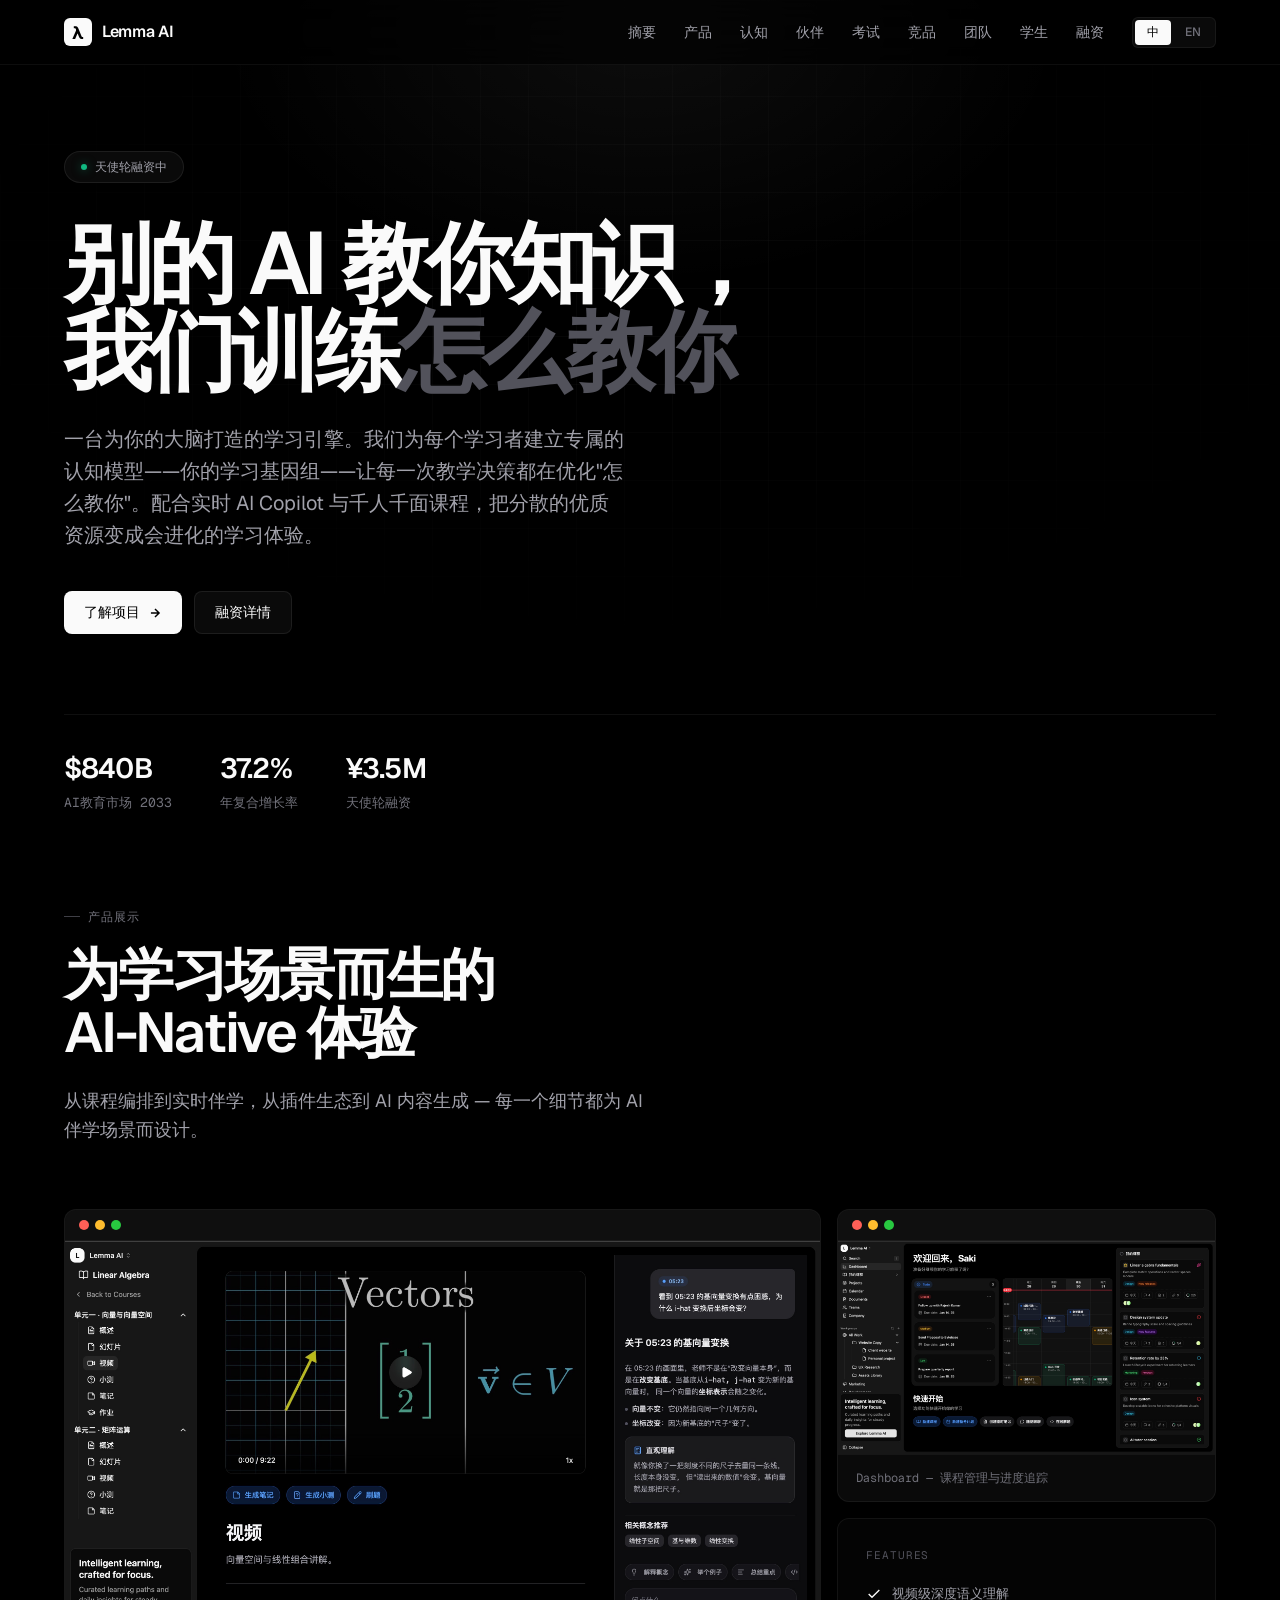
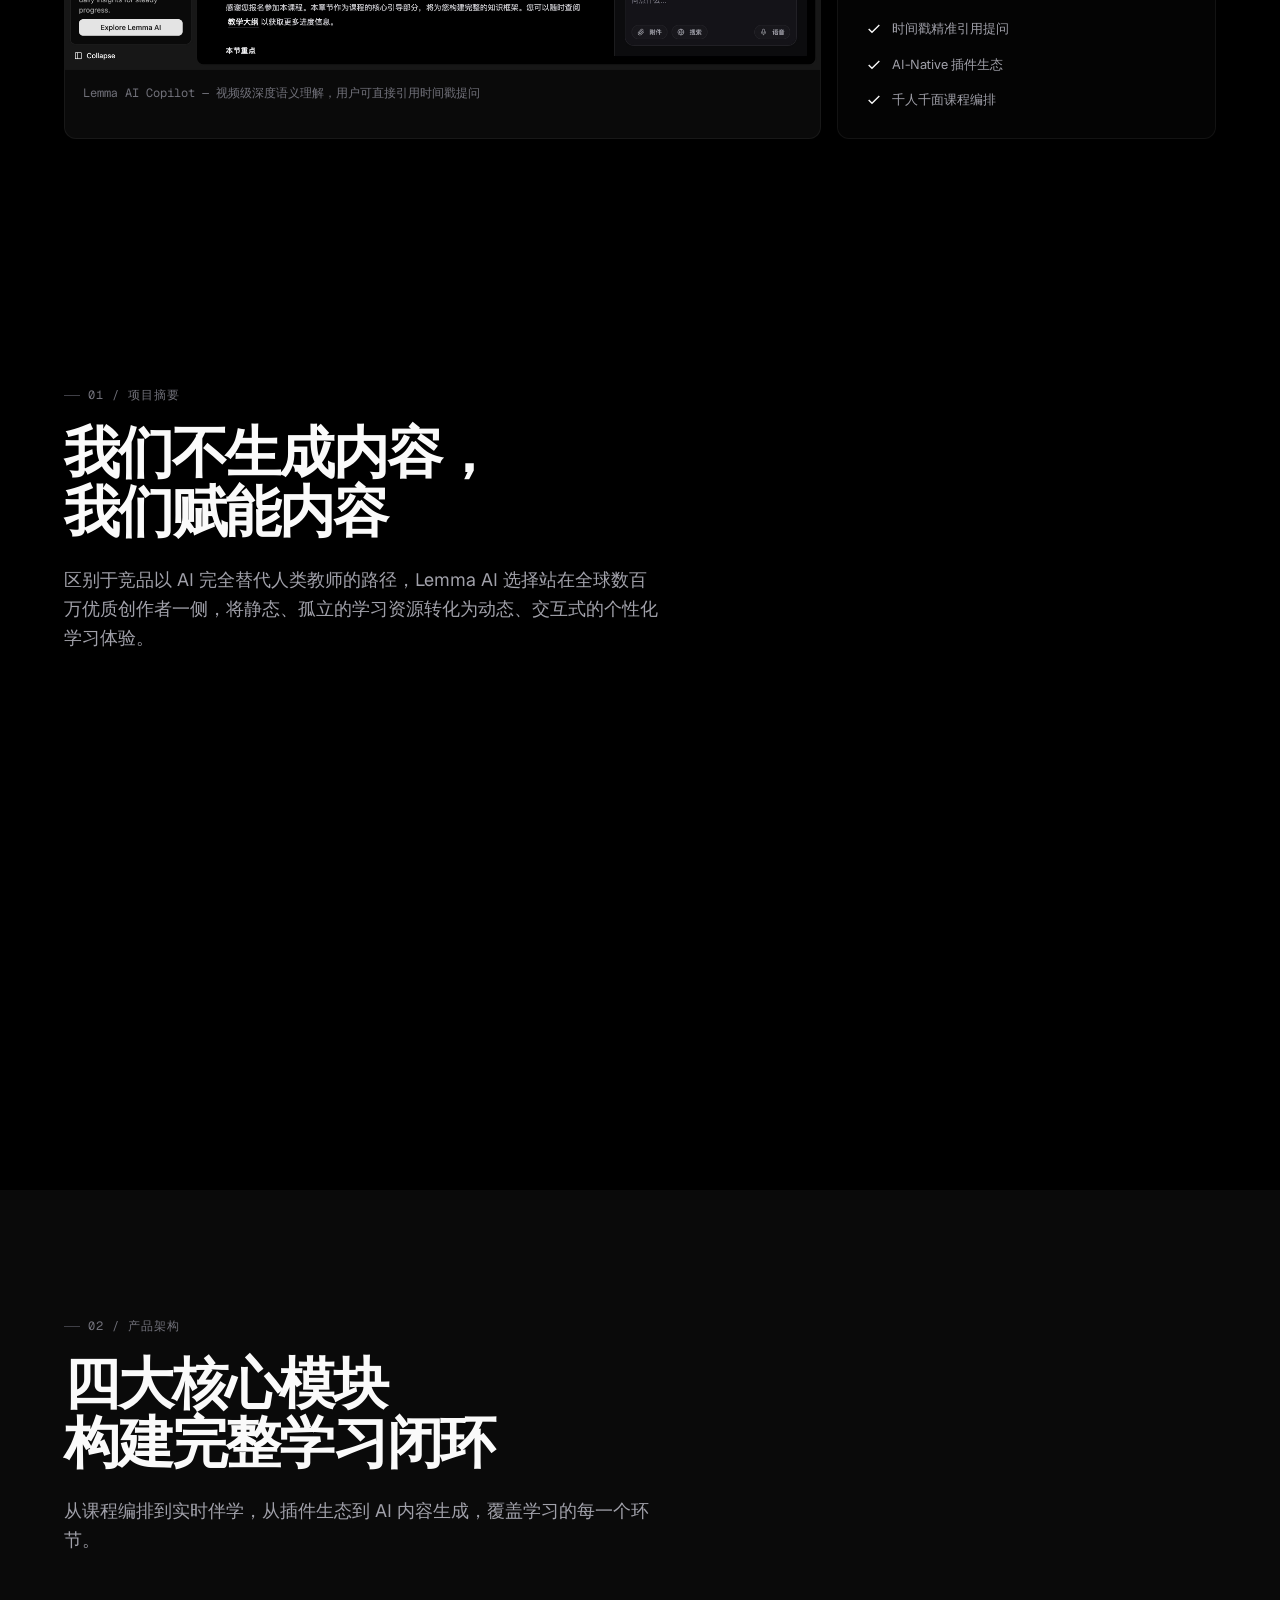
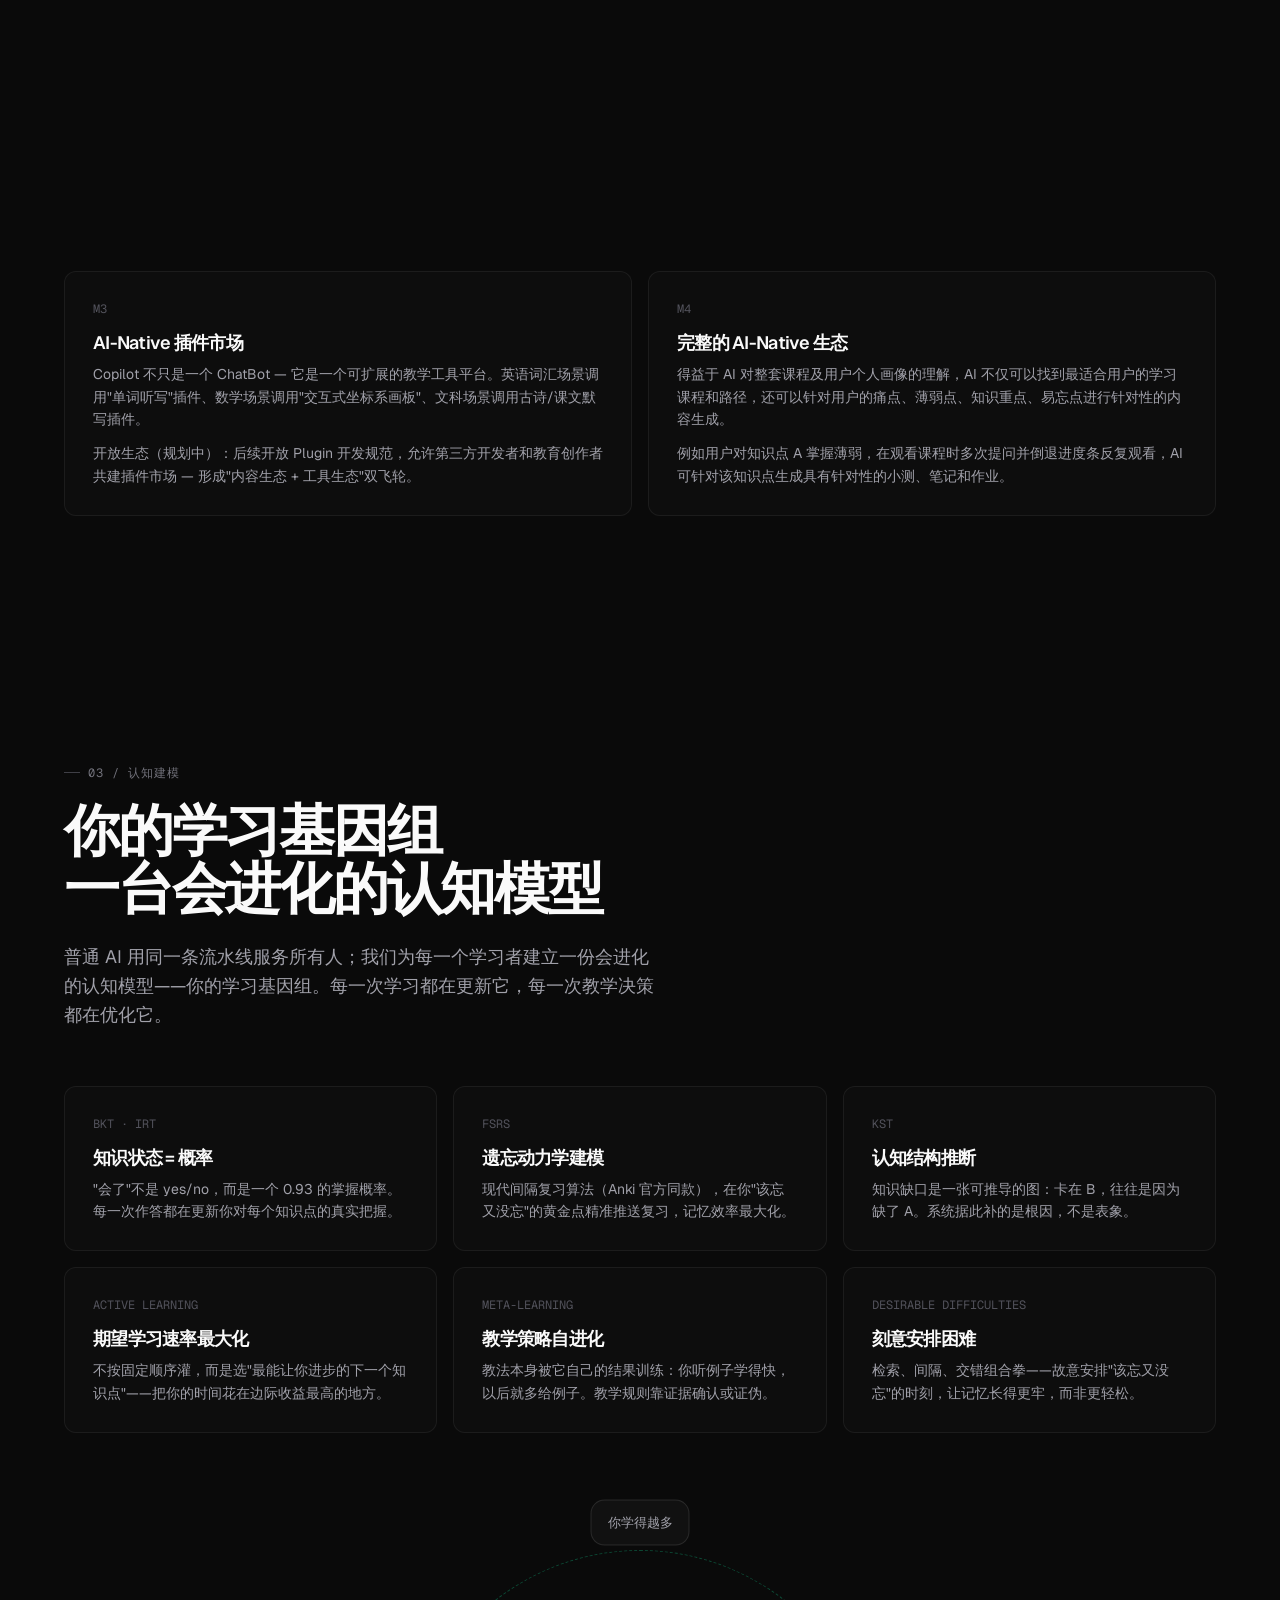
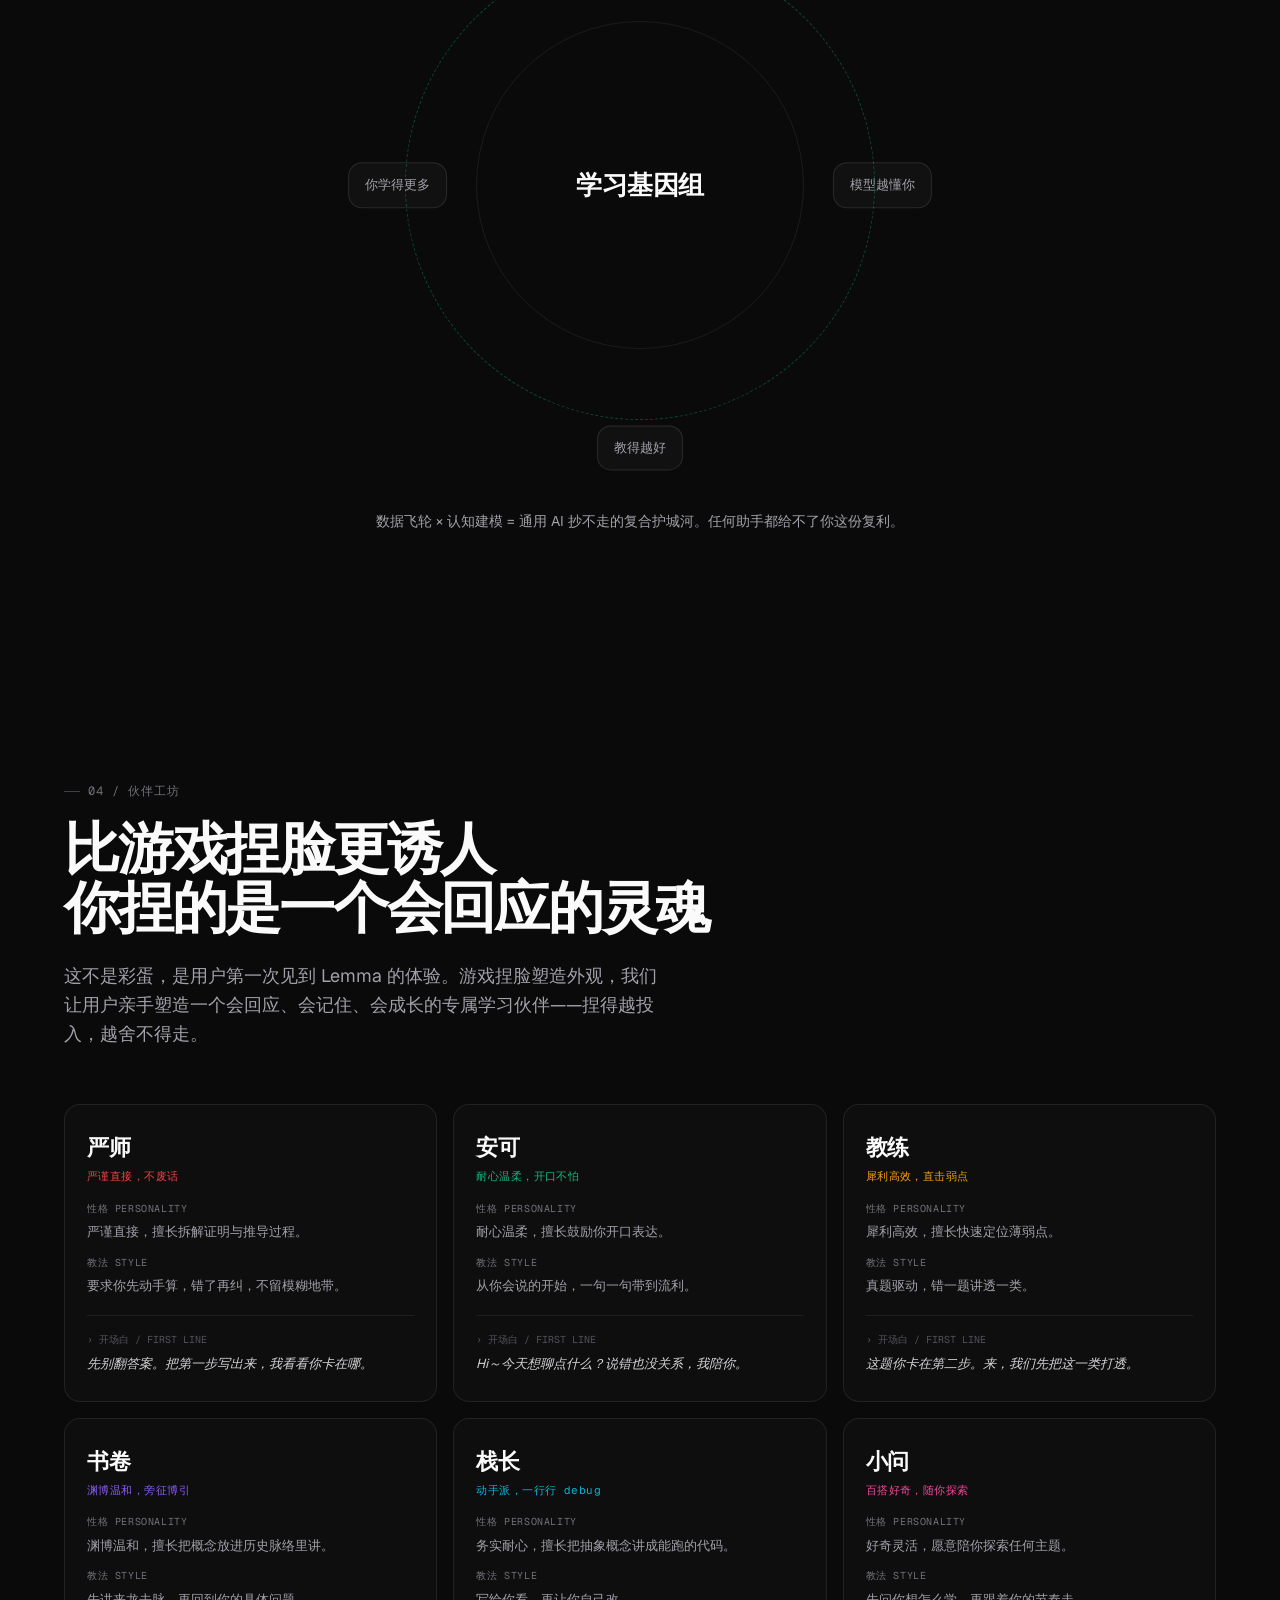
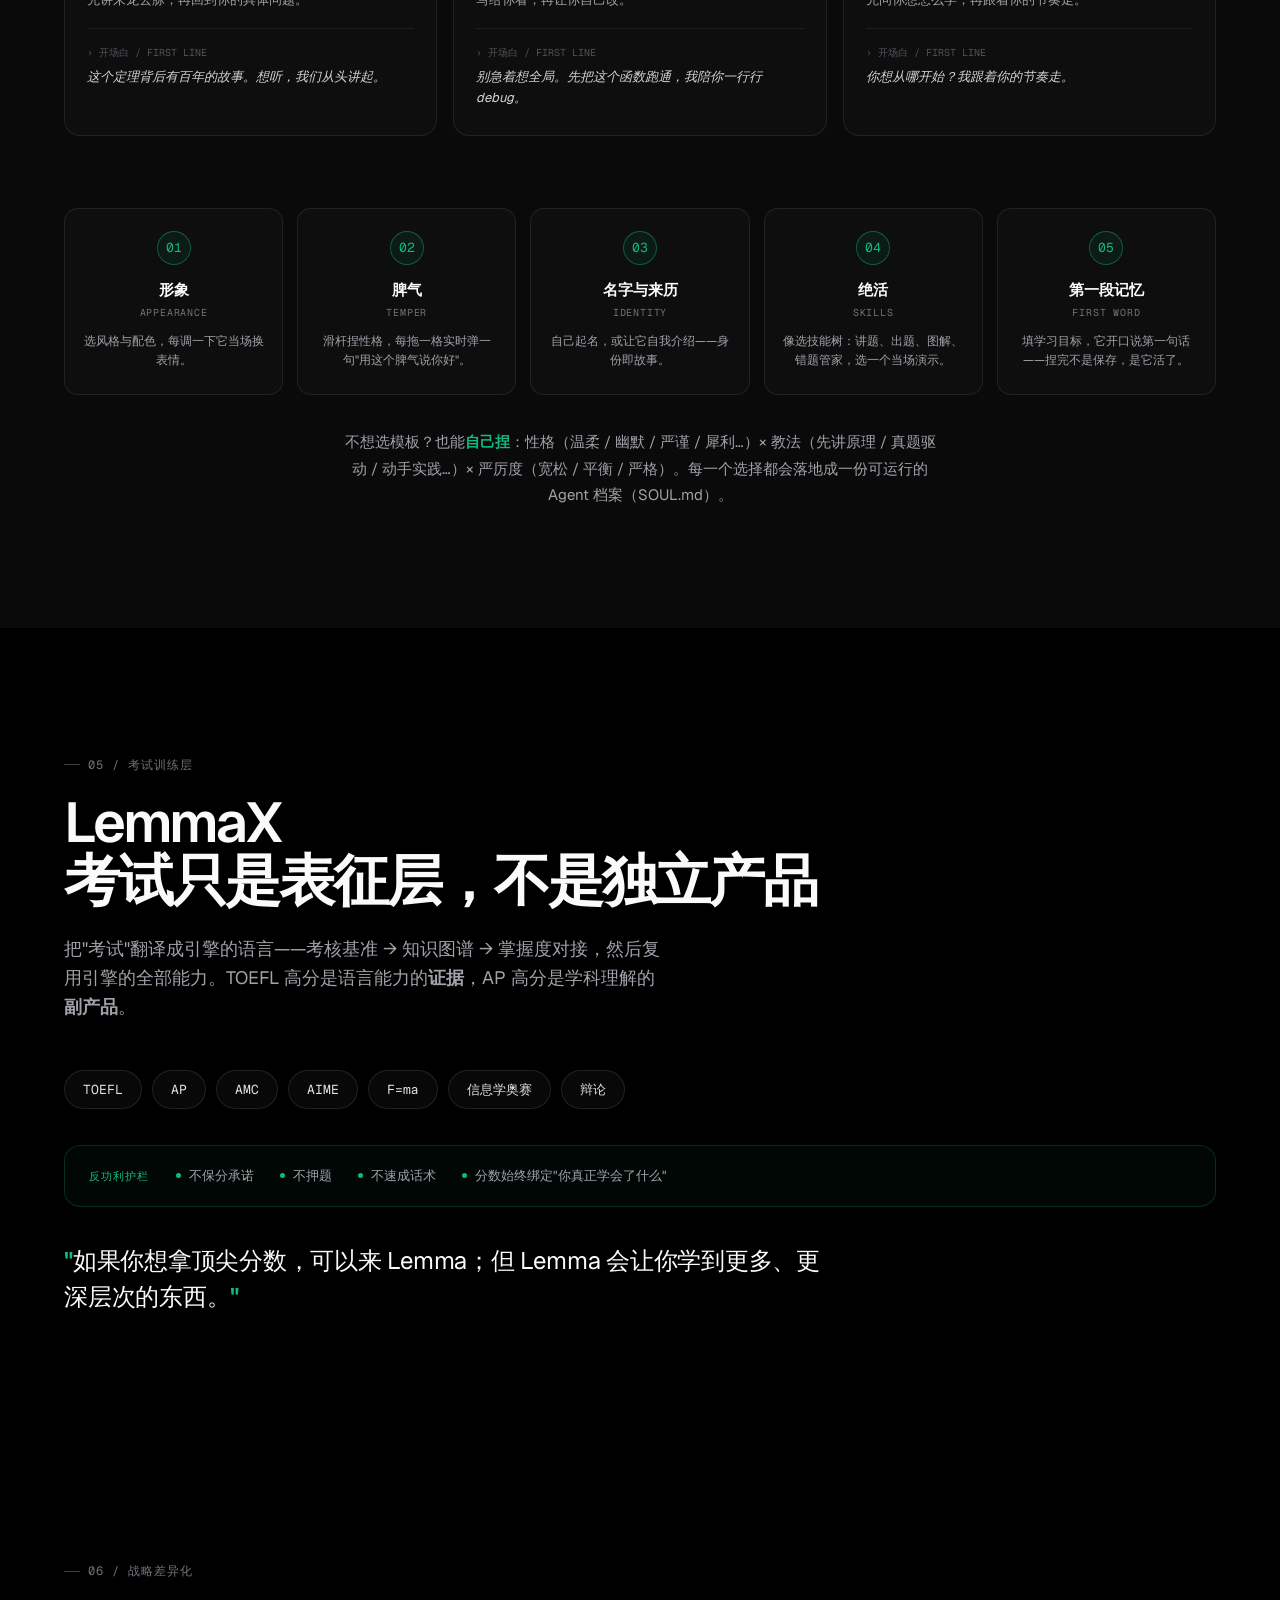
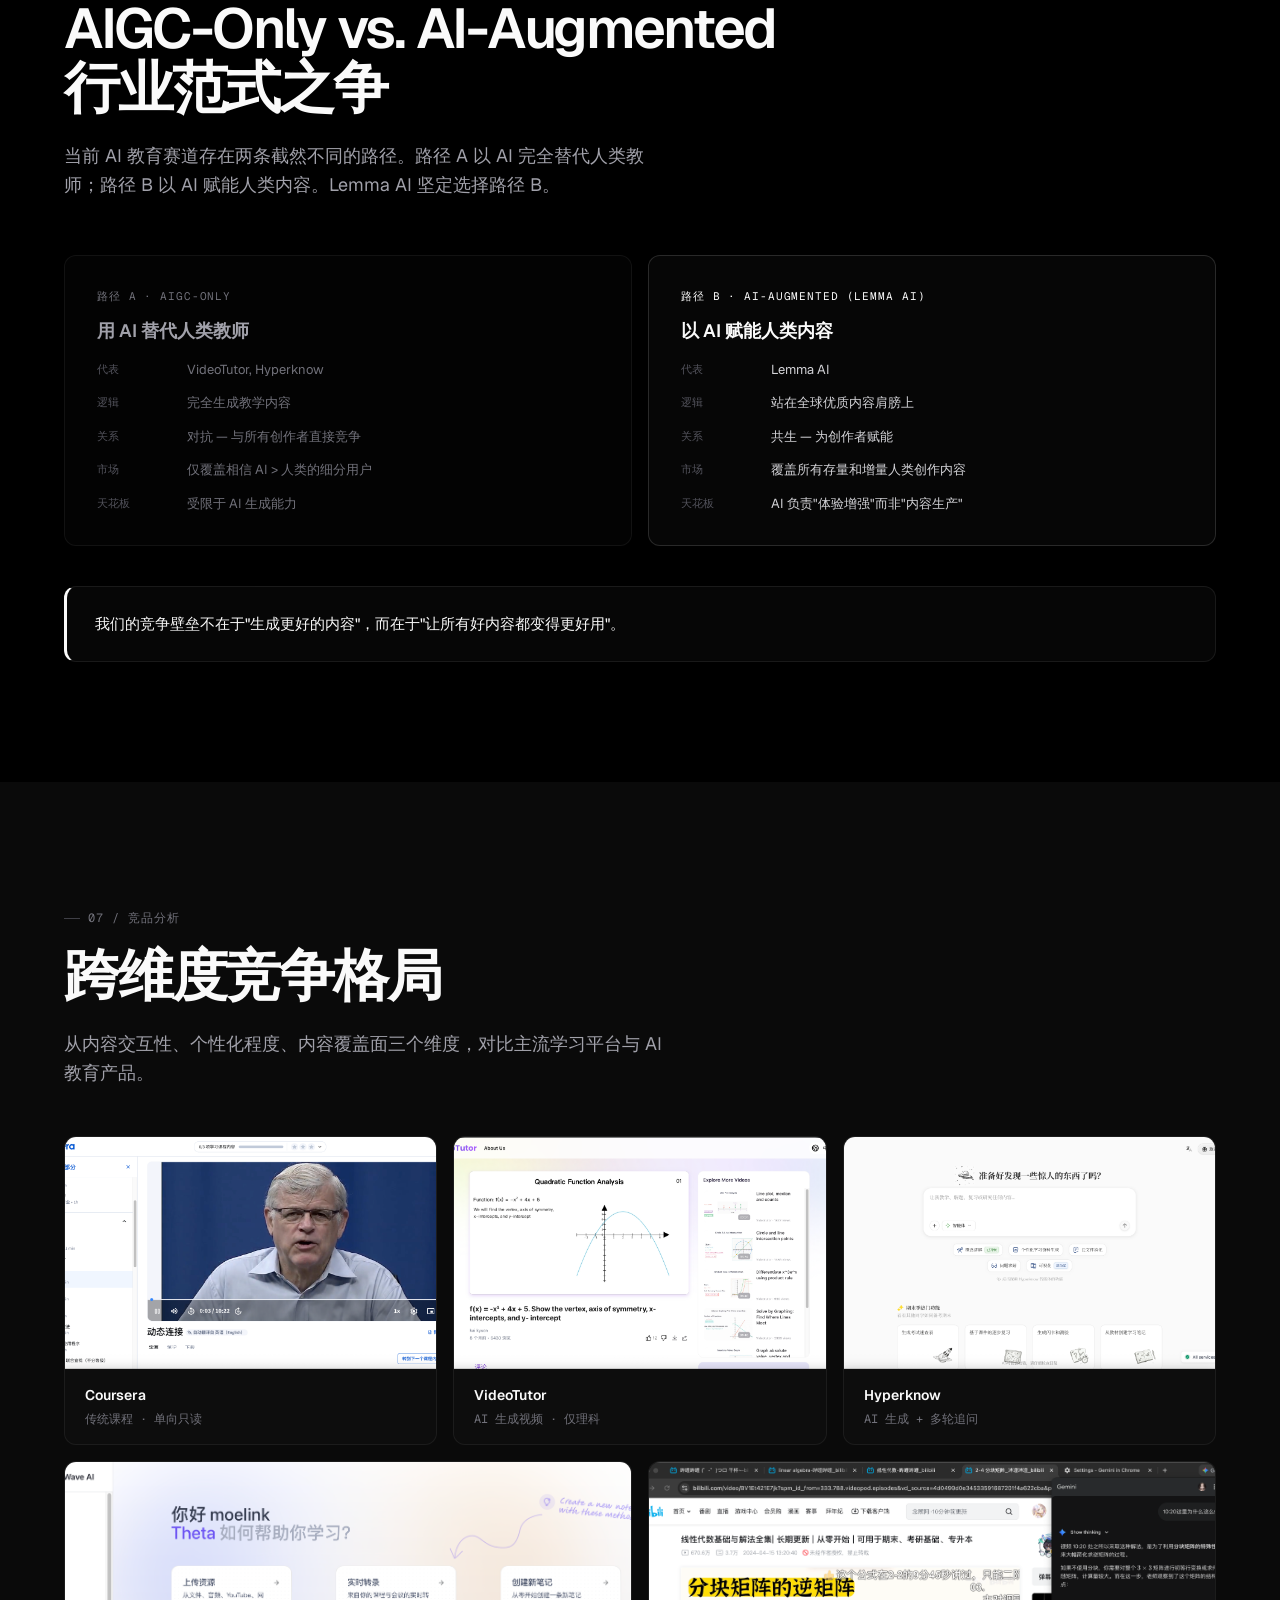
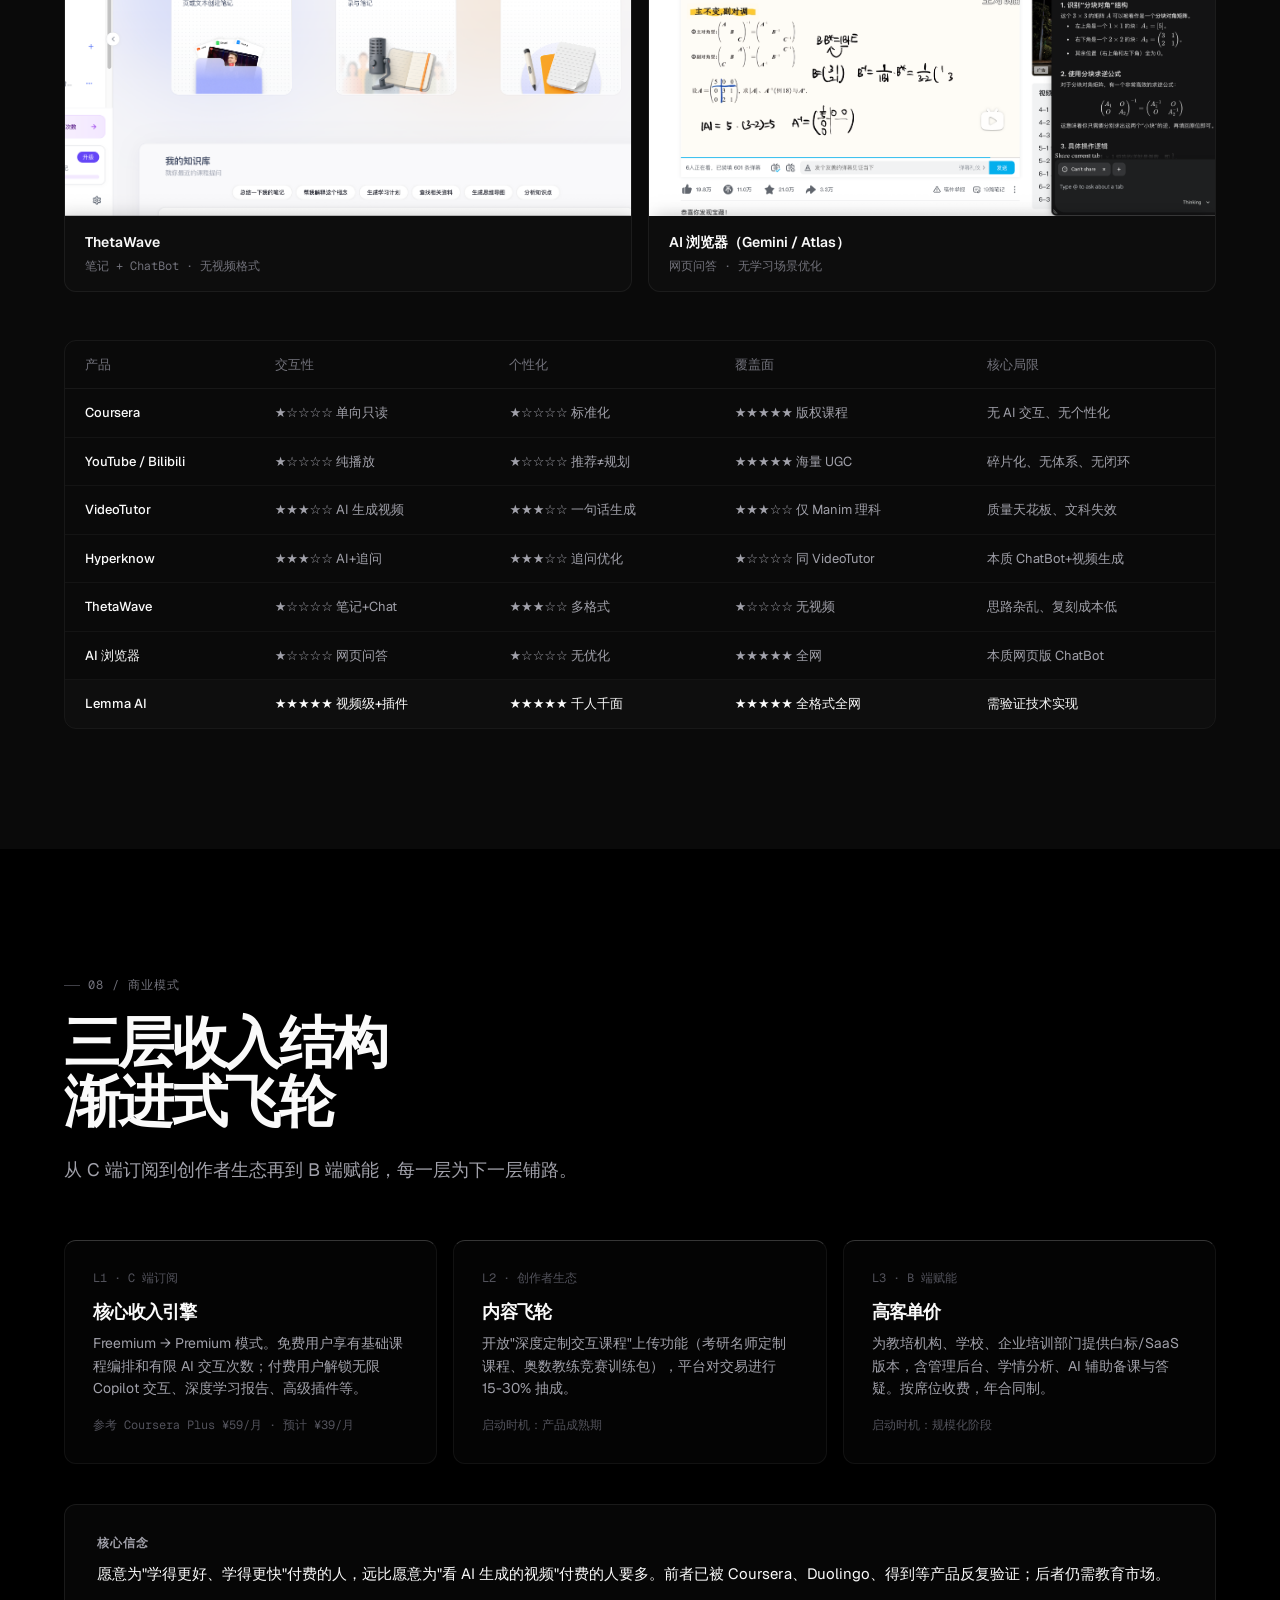
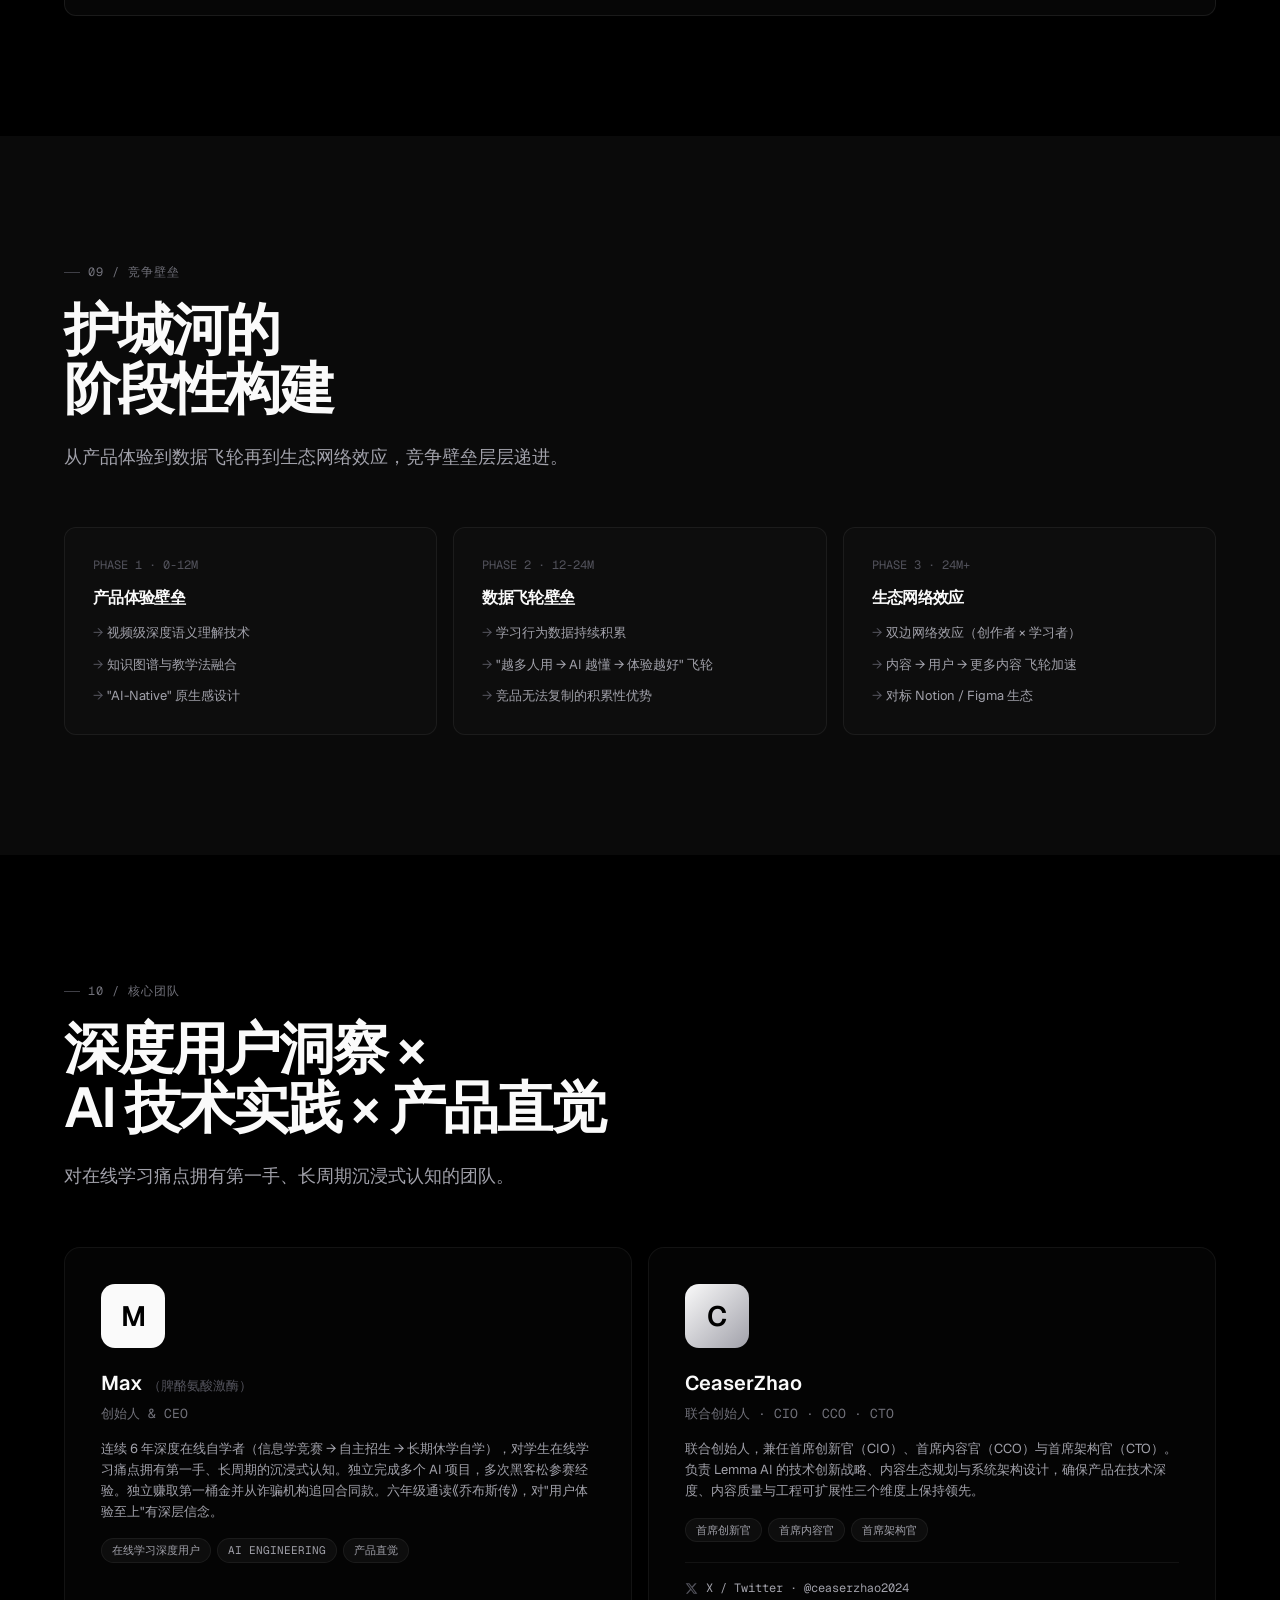
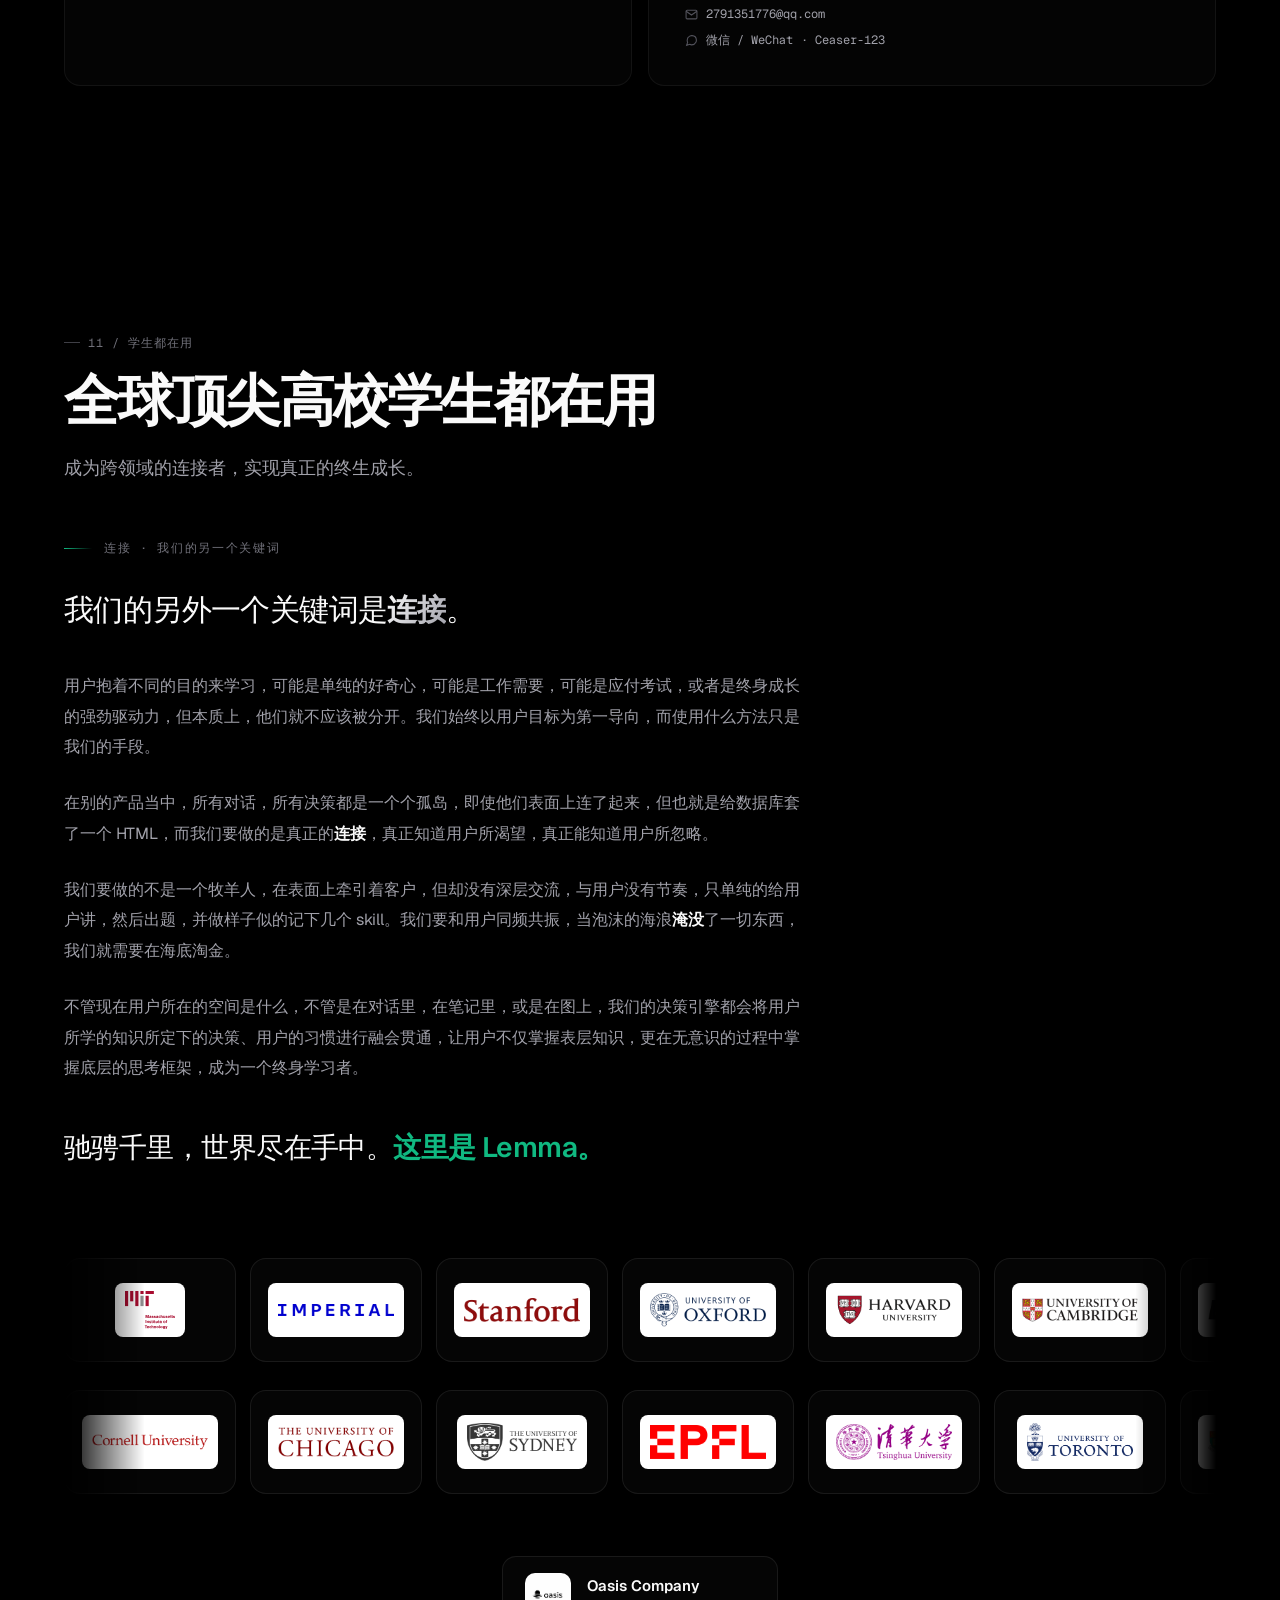
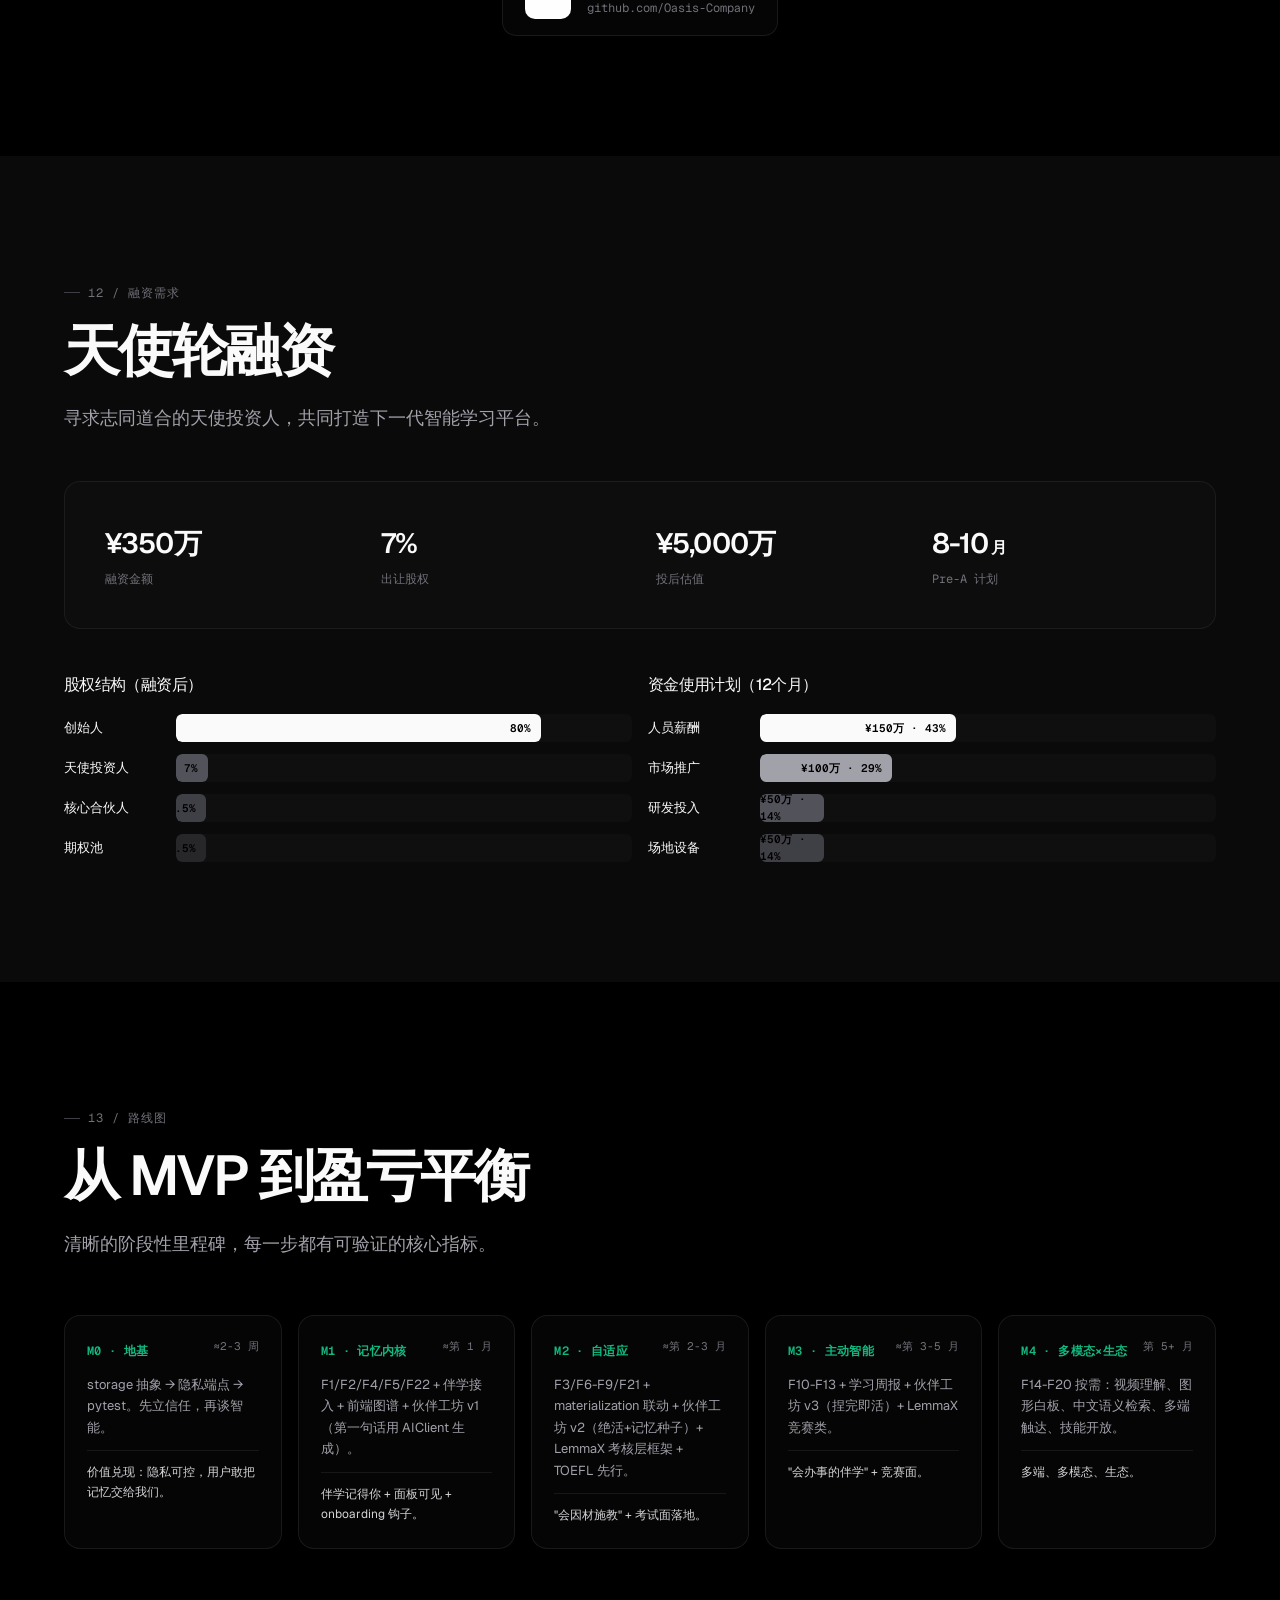
==== index.html @ 26fb621f "Update index.html" ====
<!DOCTYPE html>
<html lang="zh">
<head>
  <meta charset="UTF-8">
  <meta name="viewport" content="width=device-width, initial-scale=1.0">
  <title>Lemma AI — AI-Native Learning Platform</title>
  <meta name="description" content="Lemma AI is an AI-Native learning platform that transforms scattered quality educational resources into personalized systematic courses.">
  <link rel="preconnect" href="https://fonts.googleapis.com">
  <link rel="preconnect" href="https://fonts.gstatic.com" crossorigin>
  <link href="https://fonts.googleapis.com/css2?family=Geist:wght@300;400;500;600;700;800;900&family=Geist+Mono:wght@400;500;600&display=swap" rel="stylesheet">
  <style>
    /* ===== Reset ===== */
    *,*::before,*::after{margin:0;padding:0;box-sizing:border-box}
    html{scroll-behavior:smooth;-webkit-font-smoothing:antialiased;-moz-osx-font-smoothing:grayscale}
    body{
      font-family:'Geist',system-ui,sans-serif;
      background:#000000;
      color:#FAFAFA;
      line-height:1.5;
      overflow-x:hidden;
      font-feature-settings:"cv01","cv03","cv04","ss01";
    }
    img{max-width:100%;display:block}
    a{color:inherit;text-decoration:none}
    ul{list-style:none}
    table{border-collapse:collapse;width:100%}
    ::selection{background:rgba(255,255,255,0.15);color:#fff}

    /* ===== Lang Toggle ===== */
    body.lang-zh .en{display:none!important}
    body.lang-en .zh{display:none!important}

    /* ===== Typography ===== */
    h1,h2,h3,h4{font-family:'Geist',sans-serif;font-weight:600;letter-spacing:-0.04em;line-height:1.05}
    .mono{font-family:'Geist Mono',monospace}

    /* ===== Layout ===== */
    .container{max-width:1200px;margin:0 auto;padding:0 24px}
    .section{padding:120px 0;position:relative}
    .eyebrow{
      font-family:'Geist Mono',monospace;
      font-size:12px;
      letter-spacing:0.08em;
      text-transform:uppercase;
      color:#71717A;
      margin-bottom:20px;
      display:inline-flex;
      align-items:center;
      gap:8px;
    }
    .eyebrow::before{
      content:'';
      width:16px;
      height:1px;
      background:#3F3F46;
    }
    .section-title{font-size:clamp(32px,5vw,56px);font-weight:600;letter-spacing:-0.04em;margin-bottom:24px;max-width:800px;line-height:1.05}
    .section-desc{font-size:18px;color:#A1A1AA;max-width:600px;line-height:1.6}

    /* Gradient text */
    .gradient-text{
      background:linear-gradient(180deg,#FAFAFA 0%,#FAFAFA 50%,#71717A 100%);
      -webkit-background-clip:text;
      background-clip:text;
      -webkit-text-fill-color:transparent;
    }

    /* ===== Nav ===== */
    nav{
      position:fixed;top:0;left:0;right:0;z-index:1000;
      background:rgba(0,0,0,0.6);
      backdrop-filter:blur(20px) saturate(180%);
      -webkit-backdrop-filter:blur(20px) saturate(180%);
      border-bottom:1px solid rgba(255,255,255,0.05);
      transition:border-color .3s;
    }
    nav.scrolled{border-bottom-color:rgba(255,255,255,0.08)}
    .nav-inner{max-width:1200px;margin:0 auto;padding:0 24px;height:64px;display:flex;align-items:center;justify-content:space-between}
    .logo{display:flex;align-items:center;gap:10px;font-family:'Geist',sans-serif;font-weight:600;font-size:16px;letter-spacing:-0.02em}
    .logo-mark{
      width:28px;height:28px;
      background:#FAFAFA;
      border-radius:6px;
      display:flex;align-items:center;justify-content:center;
      color:#000;font-size:18px;font-weight:700;font-family:'Geist',sans-serif;
    }
    .nav-links{display:flex;align-items:center;gap:28px}
    .nav-links a{font-size:14px;color:#A1A1AA;transition:color .15s;font-weight:400}
    .nav-links a:hover{color:#FAFAFA}
    .lang-toggle{display:flex;align-items:center;gap:2px;background:rgba(255,255,255,0.04);border-radius:6px;padding:2px;border:1px solid rgba(255,255,255,0.06)}
    .lang-btn{padding:4px 12px;font-size:12px;font-weight:500;border-radius:4px;border:none;background:transparent;color:#71717A;cursor:pointer;transition:all .15s;font-family:'Geist',sans-serif}
    .lang-btn.active{background:#FAFAFA;color:#000}

    /* ===== Hero ===== */
    .hero{min-height:100vh;display:flex;align-items:center;position:relative;overflow:hidden;padding-top:64px}
    .hero-bg{position:absolute;inset:0;pointer-events:none}
    .hero-grid-bg{
      position:absolute;inset:0;
      background-image:
        linear-gradient(rgba(255,255,255,0.025) 1px,transparent 1px),
        linear-gradient(90deg,rgba(255,255,255,0.025) 1px,transparent 1px);
      background-size:48px 48px;
      mask-image:radial-gradient(ellipse 80% 60% at 50% 30%,#000 10%,transparent 70%);
      -webkit-mask-image:radial-gradient(ellipse 80% 60% at 50% 30%,#000 10%,transparent 70%);
    }
    .hero-glow{
      position:absolute;top:-30%;left:50%;transform:translateX(-50%);
      width:1000px;height:600px;
      background:radial-gradient(ellipse,rgba(255,255,255,0.05),transparent 60%);
    }
    .hero-inner{position:relative;z-index:1;max-width:1200px;margin:0 auto;padding:0 24px;width:100%}
    .hero-badge{
      display:inline-flex;align-items:center;gap:8px;
      padding:6px 16px;
      background:rgba(255,255,255,0.04);
      border:1px solid rgba(255,255,255,0.08);
      border-radius:100px;
      font-size:12px;font-weight:500;color:#A1A1AA;
      margin-bottom:36px;
      backdrop-filter:blur(8px);
    }
    .hero-badge .dot{width:6px;height:6px;border-radius:50%;background:#10B981;box-shadow:0 0 10px rgba(16,185,129,0.5);animation:pulse 2s ease-in-out infinite}
    @keyframes pulse{0%,100%{opacity:1}50%{opacity:.3}}
    .hero h1{
      font-size:clamp(40px,7.5vw,88px);
      font-weight:600;
      letter-spacing:-0.05em;
      line-height:1.0;
      margin-bottom:28px;
      max-width:960px;
    }
    .hero h1 .dim{color:#52525B}
    .hero-desc{font-size:clamp(16px,1.8vw,20px);color:#A1A1AA;max-width:560px;line-height:1.6;margin-bottom:40px}
    .hero-actions{display:flex;gap:12px;flex-wrap:wrap}
    .btn{
      display:inline-flex;align-items:center;gap:8px;
      padding:10px 20px;font-size:14px;font-weight:500;
      border-radius:8px;transition:all .15s;cursor:pointer;border:none;
      font-family:'Geist',sans-serif;
    }
    .btn-primary{background:#FAFAFA;color:#000}
    .btn-primary:hover{background:#E4E4E7;transform:translateY(-1px)}
    .btn-secondary{background:rgba(255,255,255,0.04);color:#FAFAFA;border:1px solid rgba(255,255,255,0.08)}
    .btn-secondary:hover{background:rgba(255,255,255,0.08);border-color:rgba(255,255,255,0.14)}

    /* Hero stats */
    .hero-stats{display:flex;gap:48px;margin-top:80px;padding-top:32px;border-top:1px solid rgba(255,255,255,0.06);flex-wrap:wrap}
    .hero-stat .num{font-family:'Geist',sans-serif;font-size:28px;font-weight:600;letter-spacing:-0.03em}
    .hero-stat .label{font-size:13px;color:#71717A;margin-top:4px;font-family:'Geist Mono',monospace}

    /* ===== Bento Showcase ===== */
    .bento-grid{
      display:grid;
      grid-template-columns:2fr 1fr;
      grid-template-rows:auto auto;
      gap:16px;
    }
    .bento-main{
      grid-row:1 / 3;
      border-radius:12px;
      overflow:hidden;
      border:1px solid rgba(255,255,255,0.06);
      background:#0A0A0A;
      transition:border-color .3s;
      position:relative;
    }
    .bento-main:hover{border-color:rgba(255,255,255,0.12)}
    .bento-main .frame-header{
      display:flex;align-items:center;gap:6px;
      padding:10px 14px;
      background:rgba(255,255,255,0.02);
      border-bottom:1px solid rgba(255,255,255,0.05);
    }
    .bento-main .frame-header span{width:10px;height:10px;border-radius:50%}
    .bento-main .frame-header span:nth-child(1){background:#FF5F57}
    .bento-main .frame-header span:nth-child(2){background:#FEBC2E}
    .bento-main .frame-header span:nth-child(3){background:#28C840}
    .bento-main img{width:100%;display:block}
    .bento-main .caption{
      padding:14px 18px;
      font-family:'Geist Mono',monospace;
      font-size:12px;
      color:#71717A;
      border-top:1px solid rgba(255,255,255,0.05);
    }
    .bento-side{
      border-radius:12px;
      overflow:hidden;
      border:1px solid rgba(255,255,255,0.06);
      background:#0A0A0A;
      transition:border-color .3s;
      display:flex;flex-direction:column;
    }
    .bento-side:hover{border-color:rgba(255,255,255,0.12)}
    .bento-side .frame-header{
      display:flex;align-items:center;gap:6px;
      padding:10px 14px;
      background:rgba(255,255,255,0.02);
      border-bottom:1px solid rgba(255,255,255,0.05);
    }
    .bento-side .frame-header span{width:10px;height:10px;border-radius:50%}
    .bento-side .frame-header span:nth-child(1){background:#FF5F57}
    .bento-side .frame-header span:nth-child(2){background:#FEBC2E}
    .bento-side .frame-header span:nth-child(3){background:#28C840}
    .bento-side img{width:100%;display:block;flex:1;object-fit:cover}
    .bento-side .caption{
      padding:14px 18px;
      font-family:'Geist Mono',monospace;
      font-size:12px;
      color:#71717A;
      border-top:1px solid rgba(255,255,255,0.05);
    }
    /* Bento feature card (text-only) */
    .bento-feature{
      border-radius:12px;
      border:1px solid rgba(255,255,255,0.06);
      background:rgba(255,255,255,0.015);
      padding:28px;
      display:flex;flex-direction:column;
      justify-content:center;
      transition:border-color .3s;
    }
    .bento-feature:hover{border-color:rgba(255,255,255,0.12)}
    .bento-feature-label{
      font-size:11px;color:#52525B;
      letter-spacing:0.08em;text-transform:uppercase;
      margin-bottom:20px;
    }
    .bento-feature-list{display:flex;flex-direction:column;gap:16px}
    .bento-feature-item{
      display:flex;align-items:flex-start;gap:10px;
      font-size:13px;color:#A1A1AA;line-height:1.5;
    }
    .bento-feature-item svg{color:#FAFAFA;flex-shrink:0;margin-top:2px}

    /* ===== Cards ===== */
    .card{
      background:rgba(255,255,255,0.015);
      border:1px solid rgba(255,255,255,0.06);
      border-radius:12px;
      padding:28px;
      transition:all .25s ease;
      position:relative;
    }
    .card:hover{background:rgba(255,255,255,0.03);border-color:rgba(255,255,255,0.12)}
    .card-num{font-family:'Geist Mono',monospace;font-size:12px;color:#52525B;margin-bottom:16px}
    .card h3{font-size:18px;margin-bottom:10px;font-weight:600}
    .card p{color:#A1A1AA;font-size:14px;line-height:1.6}

    /* ===== Grid ===== */
    .grid-2{display:grid;grid-template-columns:repeat(2,1fr);gap:16px}
    .grid-3{display:grid;grid-template-columns:repeat(3,1fr);gap:16px}
    .grid-4{display:grid;grid-template-columns:repeat(4,1fr);gap:16px}

    /* ===== Image Frame ===== */
    .showcase-frame{
      position:relative;
      border-radius:12px;
      overflow:hidden;
      border:1px solid rgba(255,255,255,0.06);
      background:#0A0A0A;
      transition:border-color .3s;
    }
    .showcase-frame:hover{border-color:rgba(255,255,255,0.12)}
    .showcase-frame .frame-header{
      display:flex;align-items:center;gap:6px;
      padding:10px 14px;
      background:rgba(255,255,255,0.02);
      border-bottom:1px solid rgba(255,255,255,0.05);
    }
    .showcase-frame .frame-header span{width:10px;height:10px;border-radius:50%}
    .showcase-frame .frame-header span:nth-child(1){background:#FF5F57}
    .showcase-frame .frame-header span:nth-child(2){background:#FEBC2E}
    .showcase-frame .frame-header span:nth-child(3){background:#28C840}
    .showcase-frame img{width:100%;display:block}
    .showcase-caption{
      padding:14px 18px;
      font-family:'Geist Mono',monospace;
      font-size:12px;
      color:#71717A;
      border-top:1px solid rgba(255,255,255,0.05);
    }

    /* ===== Comparison Gallery ===== */
    .competitor-card{
      background:rgba(255,255,255,0.015);
      border:1px solid rgba(255,255,255,0.06);
      border-radius:12px;
      overflow:hidden;
      transition:all .25s;
    }
    .competitor-card:hover{border-color:rgba(255,255,255,0.12);transform:translateY(-2px)}
    .competitor-card .img-wrap{
      position:relative;
      aspect-ratio:16/10;
      overflow:hidden;
      background:#0A0A0A;
    }
    .competitor-card .img-wrap img{width:100%;height:100%;object-fit:cover;object-position:top}
    .competitor-card .info{padding:16px 20px}
    .competitor-card .name{font-size:14px;font-weight:600;margin-bottom:4px}
    .competitor-card .desc{font-size:12px;color:#71717A;font-family:'Geist Mono',monospace}

    /* ===== Table ===== */
    .table-wrap{overflow-x:auto;border-radius:12px;border:1px solid rgba(255,255,255,0.06)}
    .comp-table{min-width:800px;background:transparent}
    .comp-table th{
      padding:14px 20px;text-align:left;
      font-family:'Geist',sans-serif;font-size:13px;font-weight:500;
      color:#71717A;border-bottom:1px solid rgba(255,255,255,0.06);
      white-space:nowrap;
    }
    .comp-table th.highlight{color:#FAFAFA}
    .comp-table td{
      padding:14px 20px;font-size:13px;
      border-bottom:1px solid rgba(255,255,255,0.04);
      color:#A1A1AA;vertical-align:top;
    }
    .comp-table td.highlight{background:rgba(255,255,255,0.015)}
    .comp-table td:first-child{font-weight:500;color:#FAFAFA}
    .comp-table tr:last-child td{border-bottom:none}
    .comp-table .featured{color:#FAFAFA;font-weight:500}

    /* ===== Stat Block ===== */
    .stat-block .big{font-family:'Geist',sans-serif;font-size:clamp(36px,4.5vw,48px);font-weight:600;letter-spacing:-0.04em;line-height:1;margin-bottom:8px}
    .stat-block .desc{font-size:13px;color:#71717A;line-height:1.5;font-family:'Geist Mono',monospace}

    /* ===== Timeline ===== */
    .timeline{position:relative;padding-left:28px}
    .timeline::before{content:'';position:absolute;left:5px;top:6px;bottom:6px;width:1px;background:rgba(255,255,255,0.08)}
    .timeline-item{position:relative;margin-bottom:36px}
    .timeline-item:last-child{margin-bottom:0}
    .timeline-dot{position:absolute;left:-28px;top:2px;width:11px;height:11px;border-radius:50%;background:#000;border:1px solid #3F3F46;z-index:1}
    .timeline-item.active .timeline-dot{background:#FAFAFA;border-color:#FAFAFA}
    .timeline-date{font-family:'Geist Mono',monospace;font-size:12px;color:#71717A;font-weight:500;margin-bottom:4px}
    .timeline-title{font-family:'Geist',sans-serif;font-size:16px;font-weight:500;margin-bottom:6px}
    .timeline-desc{font-size:13px;color:#A1A1AA;line-height:1.5}

    /* ===== Team ===== */
    .team-card{
      background:rgba(255,255,255,0.015);
      border:1px solid rgba(255,255,255,0.06);
      border-radius:16px;
      padding:36px;
      transition:all .25s;
    }
    .team-card:hover{background:rgba(255,255,255,0.03);border-color:rgba(255,255,255,0.12)}
    .team-avatar{
      width:64px;height:64px;border-radius:14px;
      margin-bottom:20px;
      display:flex;align-items:center;justify-content:center;
      font-family:'Geist',sans-serif;font-size:28px;font-weight:600;color:#000;
    }
    .team-name{font-family:'Geist',sans-serif;font-size:20px;font-weight:600;margin-bottom:6px}
    .team-role{font-size:13px;color:#71717A;font-family:'Geist Mono',monospace;margin-bottom:16px}
    .team-bio{font-size:13px;color:#A1A1AA;line-height:1.6}
    .team-tags{display:flex;flex-wrap:wrap;gap:6px;margin-top:16px}
    .team-tag{font-size:11px;padding:3px 10px;background:rgba(255,255,255,0.04);border:1px solid rgba(255,255,255,0.06);border-radius:100px;color:#A1A1AA;font-family:'Geist Mono',monospace}
    .team-contact{display:flex;flex-direction:column;gap:8px;margin-top:20px;padding-top:16px;border-top:1px solid rgba(255,255,255,0.06)}
    .team-contact a,.team-contact span{font-size:12px;color:#A1A1AA;font-family:'Geist Mono',monospace;transition:color .15s;display:inline-flex;align-items:center;gap:8px}
    .team-contact a:hover{color:#FAFAFA}
    .team-contact svg{flex-shrink:0;color:#52525B}

    /* ===== Funding ===== */
    .funding-grid{
      background:rgba(255,255,255,0.015);
      border:1px solid rgba(255,255,255,0.06);
      border-radius:16px;
      padding:40px;
      display:grid;grid-template-columns:repeat(4,1fr);gap:32px;
    }
    .funding-grid .item{text-align:left}
    .funding-grid .num{font-family:'Geist',sans-serif;font-size:28px;font-weight:600;letter-spacing:-0.03em;margin-bottom:6px}
    .funding-grid .label{font-size:12px;color:#71717A;font-family:'Geist Mono',monospace}

    /* ===== CTA ===== */
    .cta-section{
      background:rgba(255,255,255,0.015);
      border:1px solid rgba(255,255,255,0.06);
      border-radius:24px;
      padding:80px 48px;
      text-align:center;
      position:relative;overflow:hidden;
    }
    .cta-section::before{
      content:'';position:absolute;top:0;left:50%;transform:translateX(-50%);
      width:600px;height:200px;
      background:radial-gradient(ellipse,rgba(255,255,255,0.04),transparent 60%);
      pointer-events:none;
    }
    .cta-section h2{font-size:clamp(28px,4vw,42px);margin-bottom:16px;font-weight:600;letter-spacing:-0.04em;position:relative}
    .cta-section p{color:#A1A1AA;font-size:16px;margin-bottom:32px;max-width:440px;margin-left:auto;margin-right:auto;position:relative}

    /* ===== Footer ===== */
    footer{border-top:1px solid rgba(255,255,255,0.06);padding:48px 0;text-align:center}
    footer .container{display:flex;flex-direction:column;align-items:center;gap:12px}
    footer p{font-size:12px;color:#52525B;font-family:'Geist Mono',monospace}

    /* ===== Animations ===== */
    .fade-up{opacity:0;transform:translateY(20px);transition:opacity .6s cubic-bezier(0.16,1,0.3,1),transform .6s cubic-bezier(0.16,1,0.3,1)}
    .fade-up.visible{opacity:1;transform:translateY(0)}
    .fade-up:nth-child(2){transition-delay:.08s}
    .fade-up:nth-child(3){transition-delay:.16s}
    .fade-up:nth-child(4){transition-delay:.24s}

    /* ===== Path Comparison (A vs B) ===== */
    .path-grid{display:grid;grid-template-columns:1fr 1fr;gap:16px}
    .path-card{
      border-radius:12px;padding:32px;
      border:1px solid rgba(255,255,255,0.06);
      background:rgba(255,255,255,0.01);
    }
    .path-card.path-b{border-color:rgba(255,255,255,0.14);background:rgba(255,255,255,0.025)}
    .path-label{font-family:'Geist Mono',monospace;font-size:11px;text-transform:uppercase;letter-spacing:0.08em;margin-bottom:12px}
    .path-card.path-a .path-label{color:#71717A}
    .path-card.path-b .path-label{color:#FAFAFA}
    .path-title{font-size:18px;font-weight:600;margin-bottom:16px}
    .path-card.path-a .path-title{color:#A1A1AA}
    .path-rows{display:flex;flex-direction:column;gap:14px}
    .path-row{display:flex;gap:10px;font-size:13px;line-height:1.5}
    .path-row .key{color:#52525B;font-family:'Geist Mono',monospace;font-size:11px;min-width:80px;flex-shrink:0;padding-top:1px}
    .path-card.path-a .val{color:#71717A}
    .path-card.path-b .val{color:#D4D4D8}

    /* ===== Bar chart ===== */
    .bar-chart{display:flex;flex-direction:column;gap:12px}
    .bar-row{display:flex;align-items:center;gap:12px}
    .bar-label{font-size:13px;font-weight:500;min-width:100px;flex-shrink:0}
    .bar-track{flex:1;height:28px;background:rgba(255,255,255,0.02);border-radius:6px;overflow:hidden;position:relative}
    .bar-fill{height:100%;border-radius:6px;display:flex;align-items:center;padding-right:10px;justify-content:flex-end;font-family:'Geist Mono',monospace;font-size:11px;color:#000;font-weight:600;transition:width 1s cubic-bezier(0.16,1,0.3,1)}

    /* ===== Responsive ===== */
    @media(max-width:900px){
      .grid-4{grid-template-columns:repeat(2,1fr)}
      .grid-3{grid-template-columns:1fr}
      .grid-2{grid-template-columns:1fr}
      .funding-grid{grid-template-columns:repeat(2,1fr);padding:28px}
      .path-grid{grid-template-columns:1fr}
      .bento-grid{grid-template-columns:1fr}
      .bento-main{grid-row:auto}
      .nav-links{gap:16px}
      .nav-links a:not(.lang-toggle-wrap){display:none}
      .section{padding:80px 0}
      .hero-stats{gap:24px}
    }
    @media(max-width:600px){
      .grid-4{grid-template-columns:1fr}
      .funding-grid{grid-template-columns:1fr}
      .hero h1{font-size:36px}
      .card{padding:20px}
      .team-card{padding:24px}
      .cta-section{padding:48px 24px}
      .path-card{padding:24px}
    }
  </style>
  <style>
    .logo-marquee{position:relative;overflow:hidden;width:100%;-webkit-mask-image:linear-gradient(90deg,transparent,#000 7%,#000 93%,transparent);mask-image:linear-gradient(90deg,transparent,#000 7%,#000 93%,transparent)}
    .marquee-track{display:flex;gap:14px;width:max-content;animation:marquee 50s linear infinite;padding:6px 0}
    .marquee-track.reverse{animation-direction:reverse;animation-duration:58s}
    .logo-marquee:hover .marquee-track{animation-play-state:paused}
    @keyframes marquee{from{transform:translateX(0)}to{transform:translateX(-50%)}}
    .marquee-tile{flex:0 0 auto;width:172px;height:104px;border:1px solid rgba(255,255,255,0.08);border-radius:16px;display:flex;align-items:center;justify-content:center;background:rgba(255,255,255,0.02);transition:border-color .25s,transform .25s,background .25s,box-shadow .25s}
    .marquee-tile:hover{border-color:var(--c);transform:translateY(-4px) scale(1.04);background:rgba(255,255,255,0.04);box-shadow:0 14px 34px -14px var(--c)}
    .marquee-logo{height:54px;width:auto;max-width:136px;object-fit:contain;border-radius:8px;background:#fff;padding:8px 10px}
    .org-row{display:flex;flex-wrap:wrap;gap:16px;margin-top:56px;justify-content:center}
    .org-card{display:flex;align-items:center;gap:16px;border:1px solid rgba(255,255,255,0.08);border-radius:14px;padding:16px 22px;background:rgba(255,255,255,0.02);transition:border-color .2s,transform .2s,background .2s;max-width:360px}
    .org-card:hover{border-color:rgba(255,255,255,0.28);transform:translateY(-2px);background:rgba(255,255,255,0.04)}
    .org-logo{width:46px;height:46px;border-radius:10px;object-fit:cover;background:#fff}
    .org-name{font-weight:600;font-size:15px;color:#FAFAFA}
    .org-desc{font-size:12px;color:#71717A;font-family:'Geist Mono',monospace;margin-top:2px}
    @media(prefers-reduced-motion:reduce){.marquee-track{animation:none}}
    @media(max-width:640px){.marquee-tile{width:140px;height:88px}.marquee-logo{height:46px;max-width:112px}.marquee-track{animation-duration:32s}}
    .manifesto{max-width:860px;margin:8px 0 84px}
    .manifesto-label{font-family:'Geist Mono',monospace;font-size:12px;letter-spacing:0.14em;text-transform:uppercase;color:#71717A;display:flex;align-items:center;gap:12px;margin-bottom:32px}
    .manifesto-label::before{content:'';width:28px;height:1px;background:linear-gradient(90deg,#10B981,transparent)}
    .manifesto-lead{font-size:clamp(22px,3vw,30px);font-weight:500;line-height:1.4;letter-spacing:-0.02em;color:#FAFAFA;margin-bottom:40px}
    .manifesto-lead .kw{font-weight:600;background:linear-gradient(120deg,#FAFAFA 0%,#A1A1AA 100%);-webkit-background-clip:text;background-clip:text;-webkit-text-fill-color:transparent}
    .manifesto-body{display:flex;flex-direction:column;gap:26px}
    .manifesto-body p{font-size:16px;line-height:1.9;color:#A1A1AA;max-width:740px}
    .manifesto-body .kw{font-weight:600;color:#FAFAFA}
    .manifesto-outro{margin-top:44px;font-size:clamp(20px,2.6vw,28px);font-weight:500;line-height:1.45;letter-spacing:-0.02em;color:#FAFAFA}
    .manifesto-outro .kw-green{color:#10B981;font-weight:600}
  </style>
  <style>
    .genome-flywheel{position:relative;width:min(560px,100%);aspect-ratio:1/1;margin:0 auto;display:flex;align-items:center;justify-content:center}
    .flywheel-ring{position:absolute;inset:8%;border:1px dashed rgba(16,185,129,0.35);border-radius:50%;animation:genome-spin 28s linear infinite}
    .flywheel-ring::after{content:'';position:absolute;inset:15%;border:1px solid rgba(255,255,255,0.07);border-radius:50%}
    @keyframes genome-spin{to{transform:rotate(360deg)}}
    .flywheel-center{position:relative;z-index:2;text-align:center;padding:0 18px}
    .flywheel-center-kw{font-weight:600;font-size:clamp(18px,2.6vw,26px);letter-spacing:-0.02em;color:#FAFAFA;line-height:1.25}
    .flywheel-center-kw .en{font-family:'Geist Mono',monospace;font-size:11px;letter-spacing:0.2em;color:#10B981;margin-top:8px}
    .flywheel-node{position:absolute;z-index:2;padding:12px 16px;border:1px solid rgba(255,255,255,0.10);border-radius:14px;background:rgba(255,255,255,0.03);font-size:13px;color:#A1A1AA;text-align:center;max-width:142px;transition:border-color .25s,color .25s,box-shadow .25s}
    .flywheel-node .en{font-family:'Geist Mono',monospace;font-size:10px;letter-spacing:0.05em;color:#71717A;margin-top:4px}
    .flywheel-node.n1{top:0;left:50%;transform:translate(-50%,-12%)}
    .flywheel-node.n2{top:50%;right:0;transform:translate(12%,-50%)}
    .flywheel-node.n3{bottom:0;left:50%;transform:translate(-50%,12%)}
    .flywheel-node.n4{top:50%;left:0;transform:translate(-12%,-50%)}
    .flywheel-node:hover{border-color:#10B981;color:#FAFAFA;box-shadow:0 14px 34px -18px rgba(16,185,129,0.7)}
    .genome-flywheel-cap{text-align:center;max-width:620px;margin:44px auto 0;font-size:14px;line-height:1.85;color:#71717A}
    .genome-flywheel-cap .zh{color:#A1A1AA}
    @media(prefers-reduced-motion:reduce){.flywheel-ring{animation:none}}
    @media(max-width:640px){.genome-flywheel{width:min(360px,94%)}.flywheel-node{font-size:11px;padding:9px 11px;max-width:108px}.flywheel-node .en{font-size:9px}}
  </style>
  <style>
    /* 伙伴工坊 Agent Forge */
    .forge-grid{margin-bottom:72px}
    .forge-card{position:relative;border:1px solid rgba(255,255,255,0.08);border-radius:16px;padding:26px 22px;background:rgba(255,255,255,0.02);overflow:hidden;transition:border-color .25s,transform .3s,background .25s,box-shadow .3s}
    .forge-card::before{content:'';position:absolute;inset:0 0 auto 0;height:2px;background:linear-gradient(90deg,transparent,var(--fc,#10B981),transparent);opacity:0;transition:opacity .3s}
    .forge-card:hover{border-color:var(--fc,#10B981);transform:translateY(-5px);background:rgba(255,255,255,0.04);box-shadow:0 22px 48px -24px var(--fc,#10B981)}
    .forge-card:hover::before{opacity:1}
    .forge-name{font-size:22px;font-weight:600;color:#FAFAFA;letter-spacing:-0.01em}
    .forge-tag{font-family:'Geist Mono',monospace;font-size:11px;letter-spacing:0.04em;color:var(--fc,#10B981);margin-top:4px}
    .forge-meta{margin-top:16px;display:flex;flex-direction:column;gap:12px}
    .forge-meta p{font-size:13px;line-height:1.65;color:#A1A1AA}
    .forge-meta .k{color:#71717A;font-family:'Geist Mono',monospace;font-size:10px;letter-spacing:0.06em;display:block;margin-bottom:4px}
    .forge-quote{margin-top:18px;padding-top:16px;border-top:1px solid rgba(255,255,255,0.07);font-size:13px;font-style:italic;color:#D4D4D8;line-height:1.6}
    .forge-quote .pre{font-style:normal;font-family:'Geist Mono',monospace;font-size:10px;color:#52525B;display:block;margin-bottom:6px}
    .forge-ritual{display:flex;gap:0;align-items:stretch;margin:8px 0 34px}
    .ritual-step{flex:1;position:relative;padding:22px 16px 24px;text-align:center;border:1px solid rgba(255,255,255,0.08);border-radius:14px;background:rgba(255,255,255,0.02);margin:0 7px}
    .ritual-step:first-child{margin-left:0}
    .ritual-step:last-child{margin-right:0}
    .ritual-num{width:34px;height:34px;border-radius:50%;margin:0 auto 14px;display:flex;align-items:center;justify-content:center;font-family:'Geist Mono',monospace;font-size:13px;color:#10B981;border:1px solid rgba(16,185,129,0.4);background:rgba(16,185,129,0.08)}
    .ritual-zh{font-size:15px;font-weight:600;color:#FAFAFA}
    .ritual-en{font-family:'Geist Mono',monospace;font-size:10px;letter-spacing:0.08em;color:#71717A;text-transform:uppercase;margin-top:4px}
    .ritual-desc{font-size:12px;color:#A1A1AA;line-height:1.6;margin-top:12px}
    .forge-payoff{text-align:center;font-size:15px;color:#A1A1AA;max-width:600px;margin:0 auto;line-height:1.75}
    .forge-payoff b{color:#10B981;font-weight:600}
    /* LemmaX */
    .lx-coverage{display:flex;flex-wrap:wrap;gap:10px;margin-bottom:36px}
    .lx-chip{font-family:'Geist Mono',monospace;font-size:13px;padding:9px 18px;border:1px solid rgba(255,255,255,0.10);border-radius:100px;color:#E4E4E7;background:rgba(255,255,255,0.03);transition:border-color .2s,color .2s,transform .2s}
    .lx-chip:hover{border-color:#10B981;color:#FAFAFA;transform:translateY(-2px)}
    .lx-guard{border:1px solid rgba(16,185,129,0.22);border-radius:16px;padding:20px 24px;background:rgba(16,185,129,0.04);display:flex;flex-wrap:wrap;gap:14px 26px;align-items:center;margin-bottom:36px}
    .lx-guard-label{font-family:'Geist Mono',monospace;font-size:11px;letter-spacing:0.1em;text-transform:uppercase;color:#10B981;flex:0 0 auto}
    .lx-guard-item{font-size:13px;color:#A1A1AA;display:flex;align-items:center;gap:8px}
    .lx-guard-item::before{content:'';width:5px;height:5px;border-radius:50%;background:#10B981;flex-shrink:0}
    .lx-quote{font-size:clamp(18px,2.4vw,24px);line-height:1.5;color:#FAFAFA;max-width:760px;letter-spacing:-0.01em}
    .lx-quote .mk{color:#10B981;font-weight:700}
    /* Roadmap upgrade */
    .ms-grid{display:grid;grid-template-columns:repeat(auto-fit,minmax(200px,1fr));gap:16px;margin-bottom:80px}
    .ms-card{border:1px solid rgba(255,255,255,0.08);border-radius:16px;padding:22px;background:rgba(255,255,255,0.02);transition:border-color .25s,transform .25s,background .25s}
    .ms-card:hover{border-color:#10B981;transform:translateY(-3px);background:rgba(255,255,255,0.04)}
    .ms-tag{font-family:'Geist Mono',monospace;font-size:12px;font-weight:600;color:#10B981;letter-spacing:0.03em}
    .ms-when{font-family:'Geist Mono',monospace;font-size:11px;color:#71717A;float:right}
    .ms-desc{font-size:13px;color:#A1A1AA;line-height:1.65;margin:12px 0}
    .ms-value{font-size:12px;color:#D4D4D8;line-height:1.65;padding-top:12px;border-top:1px solid rgba(255,255,255,0.07)}
    .rp-heading{font-size:14px;font-weight:600;letter-spacing:0.02em;color:#FAFAFA;margin-bottom:34px;font-family:'Geist Mono',monospace;text-transform:uppercase}
    .rp-group{margin-bottom:30px}
    .rp-label{font-family:'Geist Mono',monospace;font-size:12px;letter-spacing:0.06em;color:#71717A;text-transform:uppercase;margin-bottom:14px;display:flex;align-items:center;gap:10px}
    .rp-label::before{content:'';width:18px;height:1px;background:#3F3F46}
    .rp-chips{display:flex;flex-wrap:wrap;gap:10px}
    .rp-chip{border:1px solid rgba(255,255,255,0.08);border-radius:10px;padding:9px 13px;background:rgba(255,255,255,0.02);font-size:12px;color:#D4D4D8;display:flex;align-items:center;gap:9px;transition:border-color .2s,transform .2s}
    .rp-chip:hover{border-color:rgba(16,185,129,0.5);transform:translateY(-2px)}
    .rp-fid{font-family:'Geist Mono',monospace;font-size:10px;color:#10B981;font-weight:600}
    .rp-horizon{font-family:'Geist Mono',monospace;font-size:9px;letter-spacing:0.04em;color:#71717A;border:1px solid rgba(255,255,255,0.10);border-radius:6px;padding:1px 6px;margin-left:2px}
    @media(max-width:760px){.forge-ritual{flex-direction:column;gap:12px}.ritual-step{margin:0}.ritual-step:first-child,.ritual-step:last-child{margin:0}.ms-grid{grid-template-columns:1fr 1fr}.rp-chip{flex-direction:column;align-items:flex-start;gap:5px}.rp-horizon{margin-left:0}}
    @media(max-width:520px){.ms-grid{grid-template-columns:1fr}.lx-guard{flex-direction:column;align-items:flex-start}}
  </style>
</head>
<body class="lang-zh">

  <!-- Nav -->
  <nav id="nav">
    <div class="nav-inner">
      <a href="#hero" class="logo">
        <div class="logo-mark">&lambda;</div>
        Lemma AI
      </a>
      <div class="nav-links">
        <a href="#summary"><span class="zh">摘要</span><span class="en">Summary</span></a>
        <a href="#product"><span class="zh">产品</span><span class="en">Product</span></a>
        <a href="#genome"><span class="zh">认知</span><span class="en">Genome</span></a>
        <a href="#forge"><span class="zh">伙伴</span><span class="en">Forge</span></a>
        <a href="#lemmax"><span class="zh">考试</span><span class="en">LemmaX</span></a>
        <a href="#competition"><span class="zh">竞品</span><span class="en">Competition</span></a>
        <a href="#team"><span class="zh">团队</span><span class="en">Team</span></a>
        <a href="#collaborators"><span class="zh">学生</span><span class="en">Students</span></a>
        <a href="#funding"><span class="zh">融资</span><span class="en">Funding</span></a>
        <div class="lang-toggle">
          <button class="lang-btn active" data-lang="zh">中</button>
          <button class="lang-btn" data-lang="en">EN</button>
        </div>
      </div>
    </div>
  </nav>

  <!-- Hero -->
  <section class="hero" id="hero">
    <div class="hero-bg">
      <div class="hero-grid-bg"></div>
      <div class="hero-glow"></div>
    </div>
    <div class="hero-inner">
      <div class="hero-badge">
        <span class="dot"></span>
        <span class="zh">天使轮融资中</span>
        <span class="en">Angel Round Open</span>
      </div>
      <h1>
        <span class="zh">别的 AI 教你知识，<br>我们训练<span class="dim">怎么教你</span></span>
        <span class="en">Others teach you knowledge.<br>We train <span class="dim">how to teach you</span></span>
      </h1>
      <p class="hero-desc">
        <span class="zh">一台为你的大脑打造的学习引擎。我们为每个学习者建立专属的认知模型——你的学习基因组——让每一次教学决策都在优化"怎么教你"。配合实时 AI Copilot 与千人千面课程，把分散的优质资源变成会进化的学习体验。</span>
        <span class="en">A learning engine built for your brain. We model a personal cognitive profile for every learner — your learning genome — so every teaching decision optimizes how to teach you. Paired with a real-time AI Copilot and personalized courses, it turns scattered resources into an evolving experience.</span>
      </p>
      <div class="hero-actions">
        <a href="#summary" class="btn btn-primary">
          <span class="zh">了解项目</span>
          <span class="en">Learn More</span>
          <svg width="14" height="14" viewBox="0 0 24 24" fill="none" stroke="currentColor" stroke-width="2.5"><path d="M5 12h14M12 5l7 7-7 7"/></svg>
        </a>
        <a href="#funding" class="btn btn-secondary">
          <span class="zh">融资详情</span>
          <span class="en">Funding</span>
        </a>
      </div>
      <div class="hero-stats">
        <div class="hero-stat">
          <div class="num">$840B</div>
          <div class="label"><span class="zh">AI教育市场 2033</span><span class="en">AI EDU MARKET 2033</span></div>
        </div>
        <div class="hero-stat">
          <div class="num">37.2%</div>
          <div class="label"><span class="zh">年复合增长率</span><span class="en">CAGR</span></div>
        </div>
        <div class="hero-stat">
          <div class="num">&yen;3.5M</div>
          <div class="label"><span class="zh">天使轮融资</span><span class="en">ANGEL ROUND</span></div>
        </div>
      </div>
    </div>
  </section>

  <!-- Product Showcase (Bento Grid) -->
  <section class="section" id="showcase" style="padding-top:0">
    <div class="container">
      <div class="eyebrow"><span class="zh">产品展示</span><span class="en">PRODUCT SHOWCASE</span></div>
      <h2 class="section-title">
        <span class="zh">为学习场景而生的<br>AI-Native 体验</span>
        <span class="en">An AI-Native experience<br>built for learning</span>
      </h2>
      <p class="section-desc" style="margin-bottom:64px">
        <span class="zh">从课程编排到实时伴学，从插件生态到 AI 内容生成 — 每一个细节都为 AI 伴学场景而设计。</span>
        <span class="en">From course orchestration to real-time companionship, from plugin ecosystem to AI content generation — every detail designed for the AI learning companionship scenario.</span>
      </p>

      <!-- Bento Grid: Main screenshot + Side screenshot -->
      <div class="bento-grid fade-up">
        <!-- Main: AI Copilot (largest, left) -->
        <div class="bento-main">
          <div class="frame-header"><span></span><span></span><span></span></div>
          <img src="assets/pdf-images/page05_img1.jpeg" alt="Lemma AI - AI Copilot video learning interface">
          <div class="caption">
            <span class="zh">Lemma AI Copilot — 视频级深度语义理解，用户可直接引用时间戳提问</span>
            <span class="en">Lemma AI Copilot — Video-level deep semantic understanding, users can ask questions referencing timestamps directly</span>
          </div>
        </div>
        <!-- Side: Dashboard (right) -->
        <div class="bento-side">
          <div class="frame-header"><span></span><span></span><span></span></div>
          <img src="assets/pdf-images/page04_img1.jpeg" alt="Lemma AI - Dashboard with course management">
          <div class="caption">
            <span class="zh">Dashboard — 课程管理与进度追踪</span>
            <span class="en">Dashboard — Course management & progress tracking</span>
          </div>
        </div>
        <!-- Side: Feature highlights (text card, no image) -->
        <div class="bento-feature">
          <div class="bento-feature-label mono">FEATURES</div>
          <div class="bento-feature-list">
            <div class="bento-feature-item">
              <svg width="16" height="16" viewBox="0 0 24 24" fill="none" stroke="currentColor" stroke-width="2"><path d="M20 6L9 17l-5-5"/></svg>
              <span><span class="zh">视频级深度语义理解</span><span class="en">Video-level semantic understanding</span></span>
            </div>
            <div class="bento-feature-item">
              <svg width="16" height="16" viewBox="0 0 24 24" fill="none" stroke="currentColor" stroke-width="2"><path d="M20 6L9 17l-5-5"/></svg>
              <span><span class="zh">时间戳精准引用提问</span><span class="en">Timestamp-referenced Q&A</span></span>
            </div>
            <div class="bento-feature-item">
              <svg width="16" height="16" viewBox="0 0 24 24" fill="none" stroke="currentColor" stroke-width="2"><path d="M20 6L9 17l-5-5"/></svg>
              <span><span class="zh">AI-Native 插件生态</span><span class="en">AI-Native plugin ecosystem</span></span>
            </div>
            <div class="bento-feature-item">
              <svg width="16" height="16" viewBox="0 0 24 24" fill="none" stroke="currentColor" stroke-width="2"><path d="M20 6L9 17l-5-5"/></svg>
              <span><span class="zh">千人千面课程编排</span><span class="en">Hyper-personalized courses</span></span>
            </div>
          </div>
        </div>
      </div>
    </div>
  </section>

  <!-- Summary -->
  <section class="section" id="summary">
    <div class="container">
      <div class="eyebrow"><span class="zh">01 / 项目摘要</span><span class="en">01 / SUMMARY</span></div>
      <h2 class="section-title">
        <span class="zh">我们不生成内容，<br>我们赋能内容</span>
        <span class="en">We don't generate content,<br>we empower it</span>
      </h2>
      <p class="section-desc" style="margin-bottom:56px">
        <span class="zh">区别于竞品以 AI 完全替代人类教师的路径，Lemma AI 选择站在全球数百万优质创作者一侧，将静态、孤立的学习资源转化为动态、交互式的个性化学习体验。</span>
        <span class="en">Unlike competitors who aim to fully replace human teachers with AI, Lemma AI stands alongside millions of quality content creators, transforming static, isolated learning resources into dynamic, interactive personalized experiences.</span>
      </p>

      <div class="grid-3" style="margin-bottom:56px">
        <div class="card fade-up">
          <div class="card-num">01</div>
          <h3><span class="zh">智能课程编排</span><span class="en">Smart Orchestration</span></h3>
          <p><span class="zh">AI 检索全网优质学习资源（YouTube、B站、Coursera、PDF、论文），基于知识图谱和教学法原则，自动编排为体系化、精确到每日任务的个性化课程计划。</span><span class="en">AI retrieves quality resources across the web (YouTube, Bilibili, Coursera, PDFs, papers) and orchestrates them into systematic, day-by-day personalized course plans based on knowledge graphs and pedagogical principles.</span></p>
        </div>
        <div class="card fade-up">
          <div class="card-num">02</div>
          <h3><span class="zh">实时 AI Copilot</span><span class="en">Real-time Copilot</span></h3>
          <p><span class="zh">用户在观看视频课程时可随时暂停并提问。得益于视频级深度语义理解，用户无需补充上下文，可直接引用时间戳提问，获得基于该视频片段的精确解答。</span><span class="en">Users can pause and ask questions anytime. Thanks to video-level deep semantic understanding, users can reference timestamps directly without adding context, receiving precise answers based on the video segment.</span></p>
        </div>
        <div class="card fade-up">
          <div class="card-num">03</div>
          <h3><span class="zh">AI-Native 插件生态</span><span class="en">AI-Native Plugins</span></h3>
          <p><span class="zh">Copilot 不只是一个 ChatBot — 它是一个可扩展的教学工具平台。从英语词汇听写到交互式坐标系画板，通过插件化架构使平台能力无限扩展。</span><span class="en">Copilot is not just a ChatBot — it's an extensible teaching tool platform. From English vocabulary dictation to interactive coordinate canvases, the plugin architecture enables infinite capability expansion.</span></p>
        </div>
      </div>

      <div class="grid-3">
        <div class="stat-block fade-up">
          <div class="big">$331B</div>
          <div class="desc"><span class="zh">K12 在线教育市场 (2029)<br>CAGR 21.1%</span><span class="en">K12 ONLINE EDU (2029)<br>CAGR 21.1%</span></div>
        </div>
        <div class="stat-block fade-up">
          <div class="big">$840B</div>
          <div class="desc"><span class="zh">AI 教育市场 (2033)<br>CAGR 37.2%</span><span class="en">AI EDU MARKET (2033)<br>CAGR 37.2%</span></div>
        </div>
        <div class="stat-block fade-up">
          <div class="big">3</div>
          <div class="desc"><span class="zh">结构性驱动力交汇<br>LLM拐点 × 创作者经济 × 终身学习</span><span class="en">STRUCTURAL DRIVERS<br>LLM × Creator economy × Lifelong learning</span></div>
        </div>
      </div>
    </div>
  </section>

  <!-- Product Modules -->
  <section class="section" id="product" style="background:#0A0A0A">
    <div class="container">
      <div class="eyebrow"><span class="zh">02 / 产品架构</span><span class="en">02 / PRODUCT</span></div>
      <h2 class="section-title">
        <span class="zh">四大核心模块<br>构建完整学习闭环</span>
        <span class="en">Four core modules<br>a complete learning loop</span>
      </h2>
      <p class="section-desc" style="margin-bottom:56px">
        <span class="zh">从课程编排到实时伴学，从插件生态到 AI 内容生成，覆盖学习的每一个环节。</span>
        <span class="en">From course orchestration to real-time companionship, from plugin ecosystem to AI content generation, covering every aspect of the learning journey.</span>
      </p>

      <div class="grid-2">
        <div class="card fade-up">
          <div class="card-num">M1</div>
          <h3><span class="zh">千人千面的智能课程编排引擎</span><span class="en">Personalized Course Orchestration</span></h3>
          <p style="margin-bottom:12px">
            <span class="zh">输入用户的学习目标、当前知识水平、可用时间、偏好语言等，AI 检索全网优质学习资源，基于知识图谱和教学法原则，自动编排为体系化、精确到每日任务的个性化课程计划。</span>
            <span class="en">Input learning goals, knowledge level, available time, and language preferences. AI retrieves quality resources and orchestrates them into systematic, day-by-day personalized course plans based on knowledge graphs and pedagogical principles.</span>
          </p>
          <p>
            <span class="zh">输出类 Coursera 体验的完整课程 — 每一课包含教学视频、讲义/幻灯片、课后小测、笔记模板、作业。系统自动动态重排后续课程日程。</span>
            <span class="en">Output: Coursera-style complete courses — each lesson includes videos, notes/slides, quizzes, note templates, and assignments. The system automatically reschedules subsequent lessons.</span>
          </p>
        </div>
        <div class="card fade-up">
          <div class="card-num">M2</div>
          <h3><span class="zh">实时 AI Copilot 伴学</span><span class="en">Real-time AI Copilot</span></h3>
          <p style="margin-bottom:12px">
            <span class="zh">用户在观看视频课程时，可随时暂停并在右侧 Copilot 交互区提问。关键技术差异：得益于底层对视频内容的深度语义理解，用户无需补充任何上下文，可直接引用时间戳提问。</span>
            <span class="en">Users can pause anytime and ask questions in the Copilot panel. Key differentiation: thanks to deep semantic understanding of video content, users can reference timestamps directly without providing additional context.</span>
          </p>
          <p>
            <span class="zh">延伸能力：AI 基于对整套课程及用户个人学习画像的理解，主动识别薄弱知识点，并针对性生成强化练习、笔记和小测。</span>
            <span class="en">Extended capability: AI identifies weak knowledge points based on understanding of the entire course and user learning profile, and generates targeted reinforcement exercises, notes, and quizzes.</span>
          </p>
        </div>
        <div class="card fade-up">
          <div class="card-num">M3</div>
          <h3><span class="zh">AI-Native 插件市场</span><span class="en">AI-Native Plugin Marketplace</span></h3>
          <p style="margin-bottom:12px">
            <span class="zh">Copilot 不只是一个 ChatBot — 它是一个可扩展的教学工具平台。英语词汇场景调用"单词听写"插件、数学场景调用"交互式坐标系画板"、文科场景调用古诗/课文默写插件。</span>
            <span class="en">Copilot is not just a ChatBot — it's an extensible teaching tool platform. English vocabulary triggers dictation plugins, math scenarios trigger interactive coordinate canvases, humanities trigger poetry/text dictation.</span>
          </p>
          <p>
            <span class="zh">开放生态（规划中）：后续开放 Plugin 开发规范，允许第三方开发者和教育创作者共建插件市场 — 形成"内容生态 + 工具生态"双飞轮。</span>
            <span class="en">Open ecosystem (planned): Plugin development specs will be released, allowing third-party developers and creators to co-build the marketplace — forming a "content + tool ecosystem" dual flywheel.</span>
          </p>
        </div>
        <div class="card fade-up">
          <div class="card-num">M4</div>
          <h3><span class="zh">完整的 AI-Native 生态</span><span class="en">Complete AI-Native Ecosystem</span></h3>
          <p style="margin-bottom:12px">
            <span class="zh">得益于 AI 对整套课程及用户个人画像的理解，AI 不仅可以找到最适合用户的学习课程和路径，还可以针对用户的痛点、薄弱点、知识重点、易忘点进行针对性的内容生成。</span>
            <span class="en">With AI's understanding of the entire curriculum and user profile, it not only finds optimal learning paths but also generates targeted content addressing pain points, weak areas, key concepts, and easily forgotten knowledge.</span>
          </p>
          <p>
            <span class="zh">例如用户对知识点 A 掌握薄弱，在观看课程时多次提问并倒退进度条反复观看，AI 可针对该知识点生成具有针对性的小测、笔记和作业。</span>
            <span class="en">For example, if a user struggles with concept A, asking multiple questions and rewinding repeatedly, AI generates targeted quizzes, notes, and assignments for that specific concept.</span>
          </p>
        </div>
      </div>
    </div>
  </section>

  <!-- Cognitive Modeling / Learning Genome -->
  <section class="section" id="genome" style="background:#0A0A0A">
    <div class="container">
      <div class="eyebrow"><span class="zh">03 / 认知建模</span><span class="en">03 / COGNITIVE MODELING</span></div>
      <h2 class="section-title">
        <span class="zh">你的学习基因组<br>一台会进化的认知模型</span>
        <span class="en">Your learning genome<br>a cognitive model that evolves</span>
      </h2>
      <p class="section-desc" style="margin-bottom:56px">
        <span class="zh">普通 AI 用同一条流水线服务所有人；我们为每一个学习者建立一份会进化的认知模型——你的学习基因组。每一次学习都在更新它，每一次教学决策都在优化它。</span>
        <span class="en">Generic AI serves everyone with one pipeline. We build an evolving cognitive model for every learner — your learning genome. Every study session updates it; every teaching decision optimizes it.</span>
      </p>

      <div class="grid-3" style="margin-bottom:72px">
        <div class="card fade-up">
          <div class="card-num mono">BKT · IRT</div>
          <h3><span class="zh">知识状态 = 概率</span><span class="en">Knowledge as probability</span></h3>
          <p><span class="zh">"会了"不是 yes/no，而是一个 0.93 的掌握概率。每一次作答都在更新你对每个知识点的真实把握。</span><span class="en">"Mastered" isn't yes/no — it's a 0.93 probability. Every answer updates your true grasp of each concept.</span></p>
        </div>
        <div class="card fade-up">
          <div class="card-num mono">FSRS</div>
          <h3><span class="zh">遗忘动力学建模</span><span class="en">Forgetting dynamics</span></h3>
          <p><span class="zh">现代间隔复习算法（Anki 官方同款），在你"该忘又没忘"的黄金点精准推送复习，记忆效率最大化。</span><span class="en">Modern spaced-repetition (same engine as Anki) pushes review at the golden point — just before you'd forget — for maximal retention.</span></p>
        </div>
        <div class="card fade-up">
          <div class="card-num mono">KST</div>
          <h3><span class="zh">认知结构推断</span><span class="en">Knowledge space</span></h3>
          <p><span class="zh">知识缺口是一张可推导的图：卡在 B，往往是因为缺了 A。系统据此补的是根因，不是表象。</span><span class="en">Gaps form a derivable graph: stuck at B usually means missing A. We fix the root cause, not the symptom.</span></p>
        </div>
        <div class="card fade-up">
          <div class="card-num mono">ACTIVE LEARNING</div>
          <h3><span class="zh">期望学习速率最大化</span><span class="en">Optimal teaching</span></h3>
          <p><span class="zh">不按固定顺序灌，而是选"最能让你进步的下一个知识点"——把你的时间花在边际收益最高的地方。</span><span class="en">Not a fixed syllabus, but the next concept that maximizes your progress — your time goes where marginal gain is highest.</span></p>
        </div>
        <div class="card fade-up">
          <div class="card-num mono">META-LEARNING</div>
          <h3><span class="zh">教学策略自进化</span><span class="en">Teaching evolves</span></h3>
          <p><span class="zh">教法本身被它自己的结果训练：你听例子学得快，以后就多给例子。教学规则靠证据确认或证伪。</span><span class="en">The method trains on its own results: learn fast from examples, get more examples. Rules are confirmed or refuted by evidence.</span></p>
        </div>
        <div class="card fade-up">
          <div class="card-num mono">DESIRABLE DIFFICULTIES</div>
          <h3><span class="zh">刻意安排困难</span><span class="en">Desirable difficulties</span></h3>
          <p><span class="zh">检索、间隔、交错组合拳——故意安排"该忘又没忘"的时刻，让记忆长得更牢，而非更轻松。</span><span class="en">Retrieval + spacing + interleaving — we engineer desirable difficulties so memory grows stronger, not easier.</span></p>
        </div>
      </div>

      <div class="genome-flywheel fade-up">
        <div class="flywheel-ring"></div>
        <div class="flywheel-center">
          <div class="flywheel-center-kw"><span class="zh">学习基因组</span><span class="en">GENOME</span></div>
        </div>
        <div class="flywheel-node n1"><span class="zh">你学得越多</span><span class="en">You learn more</span></div>
        <div class="flywheel-node n2"><span class="zh">模型越懂你</span><span class="en">Model knows you</span></div>
        <div class="flywheel-node n3"><span class="zh">教得越好</span><span class="en">It teaches better</span></div>
        <div class="flywheel-node n4"><span class="zh">你学得更多</span><span class="en">You learn even more</span></div>
      </div>
      <p class="genome-flywheel-cap">
        <span class="zh">数据飞轮 × 认知建模 = 通用 AI 抄不走的复合护城河。任何助手都给不了你这份复利。</span>
        <span class="en">Data flywheel × cognitive modeling = a compound moat no generic AI can copy. No other assistant gives you this compounding return.</span>
      </p>
    </div>
  </section>

  <!-- Agent Forge / 伙伴工坊 -->
  <section class="section" id="forge" style="background:#0A0A0A">
    <div class="container">
      <div class="eyebrow"><span class="zh">04 / 伙伴工坊</span><span class="en">04 / AGENT FORGE</span></div>
      <h2 class="section-title">
        <span class="zh">比游戏捏脸更诱人<br>你捏的是一个会回应的灵魂</span>
        <span class="en">More tempting than character creation<br>You sculpt a soul that responds</span>
      </h2>
      <p class="section-desc" style="margin-bottom:56px">
        <span class="zh">这不是彩蛋，是用户第一次见到 Lemma 的体验。游戏捏脸塑造外观，我们让用户亲手塑造一个会回应、会记住、会成长的专属学习伙伴——捏得越投入，越舍不得走。</span>
        <span class="en">Not an easter egg — it's the first thing a user meets in Lemma. Games sculpt appearance; we let users sculpt a companion that responds, remembers, and grows. The more they invest, the less they leave.</span>
      </p>

      <div class="grid-3 forge-grid">
        <div class="forge-card fade-up" style="--fc:#EF4444">
          <div class="forge-name"><span class="zh">严师</span><span class="en">Mentor</span></div>
          <div class="forge-tag">严谨直接，不废话</div>
          <div class="forge-meta">
            <p><span class="k">性格 PERSONALITY</span><span class="zh">严谨直接，擅长拆解证明与推导过程。</span><span class="en">Rigorous and direct; breaks down proofs and derivations.</span></p>
            <p><span class="k">教法 STYLE</span><span class="zh">要求你先动手算，错了再纠，不留模糊地带。</span><span class="en">Make you compute first; correct after, no fuzzy zones.</span></p>
          </div>
          <div class="forge-quote"><span class="pre">› 开场白 / FIRST LINE</span>先别翻答案。把第一步写出来，我看看你卡在哪。</div>
        </div>
        <div class="forge-card fade-up" style="--fc:#10B981">
          <div class="forge-name"><span class="zh">安可</span><span class="en">Echo</span></div>
          <div class="forge-tag">耐心温柔，开口不怕</div>
          <div class="forge-meta">
            <p><span class="k">性格 PERSONALITY</span><span class="zh">耐心温柔，擅长鼓励你开口表达。</span><span class="en">Patient and gentle; gets you talking.</span></p>
            <p><span class="k">教法 STYLE</span><span class="zh">从你会说的开始，一句一句带到流利。</span><span class="en">Starts from what you can say, builds to fluency.</span></p>
          </div>
          <div class="forge-quote"><span class="pre">› 开场白 / FIRST LINE</span>Hi～今天想聊点什么？说错也没关系，我陪你。</div>
        </div>
        <div class="forge-card fade-up" style="--fc:#F59E0B">
          <div class="forge-name"><span class="zh">教练</span><span class="en">Coach</span></div>
          <div class="forge-tag">犀利高效，直击弱点</div>
          <div class="forge-meta">
            <p><span class="k">性格 PERSONALITY</span><span class="zh">犀利高效，擅长快速定位薄弱点。</span><span class="en">Sharp and efficient; pinpoints weak spots fast.</span></p>
            <p><span class="k">教法 STYLE</span><span class="zh">真题驱动，错一题讲透一类。</span><span class="en">Past-paper driven; one miss teaches a whole type.</span></p>
          </div>
          <div class="forge-quote"><span class="pre">› 开场白 / FIRST LINE</span>这题你卡在第二步。来，我们先把这一类打透。</div>
        </div>
        <div class="forge-card fade-up" style="--fc:#8B5CF6">
          <div class="forge-name"><span class="zh">书卷</span><span class="en">Sage</span></div>
          <div class="forge-tag">渊博温和，旁征博引</div>
          <div class="forge-meta">
            <p><span class="k">性格 PERSONALITY</span><span class="zh">渊博温和，擅长把概念放进历史脉络里讲。</span><span class="en">Erudite and warm; frames ideas in history.</span></p>
            <p><span class="k">教法 STYLE</span><span class="zh">先讲来龙去脉，再回到你的具体问题。</span><span class="en">Context first, then your specific problem.</span></p>
          </div>
          <div class="forge-quote"><span class="pre">› 开场白 / FIRST LINE</span>这个定理背后有百年的故事。想听，我们从头讲起。</div>
        </div>
        <div class="forge-card fade-up" style="--fc:#06B6D4">
          <div class="forge-name"><span class="zh">栈长</span><span class="en">Coder</span></div>
          <div class="forge-tag">动手派，一行行 debug</div>
          <div class="forge-meta">
            <p><span class="k">性格 PERSONALITY</span><span class="zh">务实耐心，擅长把抽象概念讲成能跑的代码。</span><span class="en">Practical and patient; turns abstraction into runnable code.</span></p>
            <p><span class="k">教法 STYLE</span><span class="zh">写给你看，再让你自己改。</span><span class="en">Shows you first, then you modify.</span></p>
          </div>
          <div class="forge-quote"><span class="pre">› 开场白 / FIRST LINE</span>别急着想全局。先把这个函数跑通，我陪你一行行 debug。</div>
        </div>
        <div class="forge-card fade-up" style="--fc:#EC4899">
          <div class="forge-name"><span class="zh">小问</span><span class="en">Curio</span></div>
          <div class="forge-tag">百搭好奇，随你探索</div>
          <div class="forge-meta">
            <p><span class="k">性格 PERSONALITY</span><span class="zh">好奇灵活，愿意陪你探索任何主题。</span><span class="en">Curious and flexible; explores any topic with you.</span></p>
            <p><span class="k">教法 STYLE</span><span class="zh">先问你想怎么学，再跟着你的节奏走。</span><span class="en">Asks how you want to learn, then follows your pace.</span></p>
          </div>
          <div class="forge-quote"><span class="pre">› 开场白 / FIRST LINE</span>你想从哪开始？我跟着你的节奏走。</div>
        </div>
      </div>

      <div class="forge-ritual fade-up">
        <div class="ritual-step">
          <div class="ritual-num">01</div>
          <div class="ritual-zh">形象</div>
          <div class="ritual-en">Appearance</div>
          <div class="ritual-desc"><span class="zh">选风格与配色，每调一下它当场换表情。</span><span class="en">Pick a style and palette; it changes expression live.</span></div>
        </div>
        <div class="ritual-step">
          <div class="ritual-num">02</div>
          <div class="ritual-zh">脾气</div>
          <div class="ritual-en">Temper</div>
          <div class="ritual-desc"><span class="zh">滑杆捏性格，每拖一格实时弹一句"用这个脾气说你好"。</span><span class="en">Dial the personality; a live sample line updates each notch.</span></div>
        </div>
        <div class="ritual-step">
          <div class="ritual-num">03</div>
          <div class="ritual-zh">名字与来历</div>
          <div class="ritual-en">Identity</div>
          <div class="ritual-desc"><span class="zh">自己起名，或让它自我介绍——身份即故事。</span><span class="en">Name it, or let it introduce itself — identity is story.</span></div>
        </div>
        <div class="ritual-step">
          <div class="ritual-num">04</div>
          <div class="ritual-zh">绝活</div>
          <div class="ritual-en">Skills</div>
          <div class="ritual-desc"><span class="zh">像选技能树：讲题、出题、图解、错题管家，选一个当场演示。</span><span class="en">Pick skills — it demos one on the spot.</span></div>
        </div>
        <div class="ritual-step">
          <div class="ritual-num">05</div>
          <div class="ritual-zh">第一段记忆</div>
          <div class="ritual-en">First Word</div>
          <div class="ritual-desc"><span class="zh">填学习目标，它开口说第一句话——捏完不是保存，是它活了。</span><span class="en">Set a goal; it speaks its first line — sculpting ends with it alive.</span></div>
        </div>
      </div>
      <p class="forge-payoff">
        <span class="zh">不想选模板？也能<b>自己捏</b>：性格（温柔 / 幽默 / 严谨 / 犀利…）× 教法（先讲原理 / 真题驱动 / 动手实践…）× 严厉度（宽松 / 平衡 / 严格）。每一个选择都会落地成一份可运行的 Agent 档案（SOUL.md）。</span>
        <span class="en">No template you like? <b>Sculpt your own</b>: personality × teaching style × strictness. Every choice lands as a runnable agent profile (SOUL.md).</span>
      </p>
    </div>
  </section>

  <!-- LemmaX / 考试训练层 -->
  <section class="section" id="lemmax">
    <div class="container">
      <div class="eyebrow"><span class="zh">05 / 考试训练层</span><span class="en">05 / LEMMAX</span></div>
      <h2 class="section-title">
        <span class="zh">LemmaX<br>考试只是表征层，不是独立产品</span>
        <span class="en">LemmaX<br>Exams are a representation layer, not a product</span>
      </h2>
      <p class="section-desc" style="margin-bottom:48px">
        <span class="zh">把"考试"翻译成引擎的语言——考核基准 → 知识图谱 → 掌握度对接，然后复用引擎的全部能力。TOEFL 高分是语言能力的<b>证据</b>，AP 高分是学科理解的<b>副产品</b>。</span>
        <span class="en">We translate "exams" into the engine's language — assessment targets → knowledge graph → mastery — then reuse everything the engine has. A top TOEFL score is <b>evidence</b> of ability; a top AP score is a <b>by-product</b> of understanding.</span>
      </p>

      <div class="lx-coverage">
        <span class="lx-chip">TOEFL</span>
        <span class="lx-chip">AP</span>
        <span class="lx-chip">AMC</span>
        <span class="lx-chip">AIME</span>
        <span class="lx-chip">F=ma</span>
        <span class="lx-chip">信息学奥赛</span>
        <span class="lx-chip">辩论</span>
      </div>

      <div class="lx-guard">
        <div class="lx-guard-label"><span class="zh">反功利护栏</span><span class="en">ANTI-GRIND</span></div>
        <div class="lx-guard-item"><span class="zh">不保分承诺</span><span class="en">No score guarantee</span></div>
        <div class="lx-guard-item"><span class="zh">不押题</span><span class="en">No leak-predicting</span></div>
        <div class="lx-guard-item"><span class="zh">不速成话术</span><span class="en">No shortcut pitch</span></div>
        <div class="lx-guard-item"><span class="zh">分数始终绑定"你真正学会了什么"</span><span class="en">Scores always tied to real mastery</span></div>
      </div>

      <p class="lx-quote">
        <span class="zh"><span class="mk">"</span>如果你想拿顶尖分数，可以来 Lemma；但 Lemma 会让你学到更多、更深层次的东西。<span class="mk">"</span></span>
        <span class="en"><span class="mk">"</span>If you want a top score, come to Lemma. But Lemma will make you learn more, and deeper.<span class="mk">"</span></span>
      </p>
    </div>
  </section>

  <!-- Strategic Differentiation -->
  <section class="section" id="differentiation">
    <div class="container">
      <div class="eyebrow"><span class="zh">06 / 战略差异化</span><span class="en">06 / DIFFERENTIATION</span></div>
      <h2 class="section-title">
        <span class="zh">AIGC-Only vs. AI-Augmented<br>行业范式之争</span>
        <span class="en">AIGC-Only vs. AI-Augmented<br>the paradigm divide</span>
      </h2>
      <p class="section-desc" style="margin-bottom:56px">
        <span class="zh">当前 AI 教育赛道存在两条截然不同的路径。路径 A 以 AI 完全替代人类教师；路径 B 以 AI 赋能人类内容。Lemma AI 坚定选择路径 B。</span>
        <span class="en">Two fundamentally different paths exist in AI education. Path A replaces human teachers entirely with AI; Path B empowers human content with AI. Lemma AI firmly chooses Path B.</span>
      </p>

      <div class="path-grid">
        <div class="path-card path-a fade-up">
          <div class="path-label"><span class="zh">路径 A · AIGC-Only</span><span class="en">PATH A · AIGC-ONLY</span></div>
          <div class="path-title"><span class="zh">用 AI 替代人类教师</span><span class="en">Replace human teachers with AI</span></div>
          <div class="path-rows">
            <div class="path-row"><span class="key"><span class="zh">代表</span><span class="en">REPS</span></span><span class="val">VideoTutor, Hyperknow</span></div>
            <div class="path-row"><span class="key"><span class="zh">逻辑</span><span class="en">LOGIC</span></span><span class="val"><span class="zh">完全生成教学内容</span><span class="en">Fully generate teaching content</span></span></div>
            <div class="path-row"><span class="key"><span class="zh">关系</span><span class="en">RELATION</span></span><span class="val"><span class="zh">对抗 — 与所有创作者直接竞争</span><span class="en">Competitive — competes with all creators</span></span></div>
            <div class="path-row"><span class="key"><span class="zh">市场</span><span class="en">TAM</span></span><span class="val"><span class="zh">仅覆盖相信 AI > 人类的细分用户</span><span class="en">Only users who believe AI > humans</span></span></div>
            <div class="path-row"><span class="key"><span class="zh">天花板</span><span class="en">CEILING</span></span><span class="val"><span class="zh">受限于 AI 生成能力</span><span class="en">Limited by AI generation capability</span></span></div>
          </div>
        </div>
        <div class="path-card path-b fade-up">
          <div class="path-label"><span class="zh">路径 B · AI-Augmented (Lemma AI)</span><span class="en">PATH B · AI-AUGMENTED (LEMMA AI)</span></div>
          <div class="path-title"><span class="zh">以 AI 赋能人类内容</span><span class="en">Empower human content with AI</span></div>
          <div class="path-rows">
            <div class="path-row"><span class="key"><span class="zh">代表</span><span class="en">REPS</span></span><span class="val">Lemma AI</span></div>
            <div class="path-row"><span class="key"><span class="zh">逻辑</span><span class="en">LOGIC</span></span><span class="val"><span class="zh">站在全球优质内容肩膀上</span><span class="en">Build on the world's best content</span></span></div>
            <div class="path-row"><span class="key"><span class="zh">关系</span><span class="en">RELATION</span></span><span class="val"><span class="zh">共生 — 为创作者赋能</span><span class="en">Symbiotic — empowers creators</span></span></div>
            <div class="path-row"><span class="key"><span class="zh">市场</span><span class="en">TAM</span></span><span class="val"><span class="zh">覆盖所有存量和增量人类创作内容</span><span class="en">All existing and future human content</span></span></div>
            <div class="path-row"><span class="key"><span class="zh">天花板</span><span class="en">CEILING</span></span><span class="val"><span class="zh">AI 负责"体验增强"而非"内容生产"</span><span class="en">AI enhances experience, not produces content</span></span></div>
          </div>
        </div>
      </div>

      <div style="margin-top:40px;padding:24px 28px;background:rgba(255,255,255,0.025);border:1px solid rgba(255,255,255,0.08);border-radius:12px;border-left:3px solid #FAFAFA">
        <p style="font-size:15px;line-height:1.7;color:#FAFAFA;font-weight:500">
          <span class="zh">我们的竞争壁垒不在于"生成更好的内容"，而在于"让所有好内容都变得更好用"。</span>
          <span class="en">Our competitive moat is not about "generating better content" — it's about "making all good content more usable."</span>
        </p>
      </div>
    </div>
  </section>

  <!-- Competition -->
  <section class="section" id="competition" style="background:#0A0A0A">
    <div class="container">
      <div class="eyebrow"><span class="zh">07 / 竞品分析</span><span class="en">07 / COMPETITION</span></div>
      <h2 class="section-title">
        <span class="zh">跨维度竞争格局</span>
        <span class="en">Competitive landscape</span>
      </h2>
      <p class="section-desc" style="margin-bottom:48px">
        <span class="zh">从内容交互性、个性化程度、内容覆盖面三个维度，对比主流学习平台与 AI 教育产品。</span>
        <span class="en">Comparing mainstream learning platforms and AI education products across interactivity, personalization, and content coverage.</span>
      </p>

      <!-- Competitor screenshots gallery -->
      <div style="display:grid;grid-template-columns:repeat(3,1fr);gap:16px;margin-bottom:16px">
        <div class="competitor-card fade-up">
          <div class="img-wrap"><img src="assets/pdf-images/page06_img1.png" alt="Coursera"></div>
          <div class="info">
            <div class="name">Coursera</div>
            <div class="desc"><span class="zh">传统课程 · 单向只读</span><span class="en">Traditional · read-only</span></div>
          </div>
        </div>
        <div class="competitor-card fade-up">
          <div class="img-wrap"><img src="assets/pdf-images/page07_img1.png" alt="VideoTutor"></div>
          <div class="info">
            <div class="name">VideoTutor</div>
            <div class="desc"><span class="zh">AI 生成视频 · 仅理科</span><span class="en">AI video · STEM only</span></div>
          </div>
        </div>
        <div class="competitor-card fade-up">
          <div class="img-wrap"><img src="assets/pdf-images/page08_img1.png" alt="Hyperknow"></div>
          <div class="info">
            <div class="name">Hyperknow</div>
            <div class="desc"><span class="zh">AI 生成 + 多轮追问</span><span class="en">AI gen + multi-turn</span></div>
          </div>
        </div>
      </div>
      <div style="display:grid;grid-template-columns:repeat(2,1fr);gap:16px;margin-bottom:48px">
        <div class="competitor-card fade-up">
          <div class="img-wrap"><img src="assets/pdf-images/page08_img2.png" alt="ThetaWave"></div>
          <div class="info">
            <div class="name">ThetaWave</div>
            <div class="desc"><span class="zh">笔记 + ChatBot · 无视频格式</span><span class="en">Notes + ChatBot · no video</span></div>
          </div>
        </div>
        <div class="competitor-card fade-up">
          <div class="img-wrap"><img src="assets/pdf-images/page09_img1.png" alt="Gemini in Chrome"></div>
          <div class="info">
            <div class="name"><span class="zh">AI 浏览器（Gemini / Atlas）</span><span class="en">AI Browser (Gemini / Atlas)</span></div>
            <div class="desc"><span class="zh">网页问答 · 无学习场景优化</span><span class="en">Web Q&A · no learning optimization</span></div>
          </div>
        </div>
      </div>

      <!-- Comparison Table -->
      <div class="table-wrap">
        <table class="comp-table">
          <thead>
            <tr>
              <th><span class="zh">产品</span><span class="en">Product</span></th>
              <th><span class="zh">交互性</span><span class="en">Interactivity</span></th>
              <th><span class="zh">个性化</span><span class="en">Personalization</span></th>
              <th><span class="zh">覆盖面</span><span class="en">Coverage</span></th>
              <th><span class="zh">核心局限</span><span class="en">Limitation</span></th>
            </tr>
          </thead>
          <tbody>
            <tr>
              <td>Coursera</td>
              <td>&starf;&star;&star;&star;&star; <span class="zh">单向只读</span><span class="en">Read-only</span></td>
              <td>&starf;&star;&star;&star;&star; <span class="zh">标准化</span><span class="en">Standardized</span></td>
              <td>&starf;&starf;&starf;&starf;&starf; <span class="zh">版权课程</span><span class="en">Licensed</span></td>
              <td><span class="zh">无 AI 交互、无个性化</span><span class="en">No AI, no personalization</span></td>
            </tr>
            <tr>
              <td>YouTube / Bilibili</td>
              <td>&starf;&star;&star;&star;&star; <span class="zh">纯播放</span><span class="en">Playback</span></td>
              <td>&starf;&star;&star;&star;&star; <span class="zh">推荐≠规划</span><span class="en">Recs≠plans</span></td>
              <td>&starf;&starf;&starf;&starf;&starf; <span class="zh">海量 UGC</span><span class="en">Massive UGC</span></td>
              <td><span class="zh">碎片化、无体系、无闭环</span><span class="en">Fragmented, no system</span></td>
            </tr>
            <tr>
              <td>VideoTutor</td>
              <td>&starf;&starf;&starf;&star;&star; <span class="zh">AI 生成视频</span><span class="en">AI video</span></td>
              <td>&starf;&starf;&starf;&star;&star; <span class="zh">一句话生成</span><span class="en">One-line</span></td>
              <td>&starf;&starf;&starf;&star;&star; <span class="zh">仅 Manim 理科</span><span class="en">STEM only</span></td>
              <td><span class="zh">质量天花板、文科失效</span><span class="en">Quality ceiling, no humanities</span></td>
            </tr>
            <tr>
              <td>Hyperknow</td>
              <td>&starf;&starf;&starf;&star;&star; <span class="zh">AI+追问</span><span class="en">AI+multi-turn</span></td>
              <td>&starf;&starf;&starf;&star;&star; <span class="zh">追问优化</span><span class="en">Query opt</span></td>
              <td>&starf;&star;&star;&star;&star; <span class="zh">同 VideoTutor</span><span class="en">Same</span></td>
              <td><span class="zh">本质 ChatBot+视频生成</span><span class="en">ChatBot + video gen</span></td>
            </tr>
            <tr>
              <td>ThetaWave</td>
              <td>&starf;&star;&star;&star;&star; <span class="zh">笔记+Chat</span><span class="en">Notes+Chat</span></td>
              <td>&starf;&starf;&starf;&star;&star; <span class="zh">多格式</span><span class="en">Multi-format</span></td>
              <td>&starf;&star;&star;&star;&star; <span class="zh">无视频</span><span class="en">No video</span></td>
              <td><span class="zh">思路杂乱、复刻成本低</span><span class="en">Scattered, easily copied</span></td>
            </tr>
            <tr>
              <td><span class="zh">AI 浏览器</span><span class="en">AI Browsers</span></td>
              <td>&starf;&star;&star;&star;&star; <span class="zh">网页问答</span><span class="en">Web Q&A</span></td>
              <td>&starf;&star;&star;&star;&star; <span class="zh">无优化</span><span class="en">None</span></td>
              <td>&starf;&starf;&starf;&starf;&starf; <span class="zh">全网</span><span class="en">All web</span></td>
              <td><span class="zh">本质网页版 ChatBot</span><span class="en">Web-based ChatBot</span></td>
            </tr>
            <tr style="background:rgba(255,255,255,0.015)">
              <td class="featured">Lemma AI</td>
              <td class="featured">&starf;&starf;&starf;&starf;&starf; <span class="zh">视频级+插件</span><span class="en">Video+plugins</span></td>
              <td class="featured">&starf;&starf;&starf;&starf;&starf; <span class="zh">千人千面</span><span class="en">Hyper-personal</span></td>
              <td class="featured">&starf;&starf;&starf;&starf;&starf; <span class="zh">全格式全网</span><span class="en">All formats</span></td>
              <td class="featured"><span class="zh">需验证技术实现</span><span class="en">Tech to validate</span></td>
            </tr>
          </tbody>
        </table>
      </div>
    </div>
  </section>

  <!-- Business Model -->
  <section class="section" id="business">
    <div class="container">
      <div class="eyebrow"><span class="zh">08 / 商业模式</span><span class="en">08 / BUSINESS</span></div>
      <h2 class="section-title">
        <span class="zh">三层收入结构<br>渐进式飞轮</span>
        <span class="en">Three-tier revenue<br>progressive flywheel</span>
      </h2>
      <p class="section-desc" style="margin-bottom:56px">
        <span class="zh">从 C 端订阅到创作者生态再到 B 端赋能，每一层为下一层铺路。</span>
        <span class="en">From C-end subscription to creator ecosystem to B-end empowerment, each tier paves the way for the next.</span>
      </p>

      <div class="grid-3">
        <div class="card fade-up" style="border-top:1px solid rgba(255,255,255,0.2)">
          <div class="card-num">L1 &middot; <span class="zh">C 端订阅</span><span class="en">C-END</span></div>
          <h3><span class="zh">核心收入引擎</span><span class="en">Core Revenue Engine</span></h3>
          <p style="margin-bottom:16px">
            <span class="zh">Freemium → Premium 模式。免费用户享有基础课程编排和有限 AI 交互次数；付费用户解锁无限 Copilot 交互、深度学习报告、高级插件等。</span>
            <span class="en">Freemium → Premium model. Free users get basic orchestration and limited AI interactions; paid users unlock unlimited Copilot, deep learning reports, advanced plugins.</span>
          </p>
          <p class="mono" style="font-size:12px;color:#52525B">
            <span class="zh">参考 Coursera Plus ¥59/月 · 预计 ¥39/月</span>
            <span class="en">Benchmark: Coursera Plus $59/mo · Est. ¥39/mo</span>
          </p>
        </div>
        <div class="card fade-up" style="border-top:1px solid rgba(255,255,255,0.2)">
          <div class="card-num">L2 &middot; <span class="zh">创作者生态</span><span class="en">CREATOR</span></div>
          <h3><span class="zh">内容飞轮</span><span class="en">Content Flywheel</span></h3>
          <p style="margin-bottom:16px">
            <span class="zh">开放"深度定制交互课程"上传功能（考研名师定制课程、奥数教练竞赛训练包），平台对交易进行 15-30% 抽成。</span>
            <span class="en">Open "deeply customized interactive courses" upload (exam prep courses, competition training), platform takes 15-30% commission.</span>
          </p>
          <p class="mono" style="font-size:12px;color:#52525B">
            <span class="zh">启动时机：产品成熟期</span>
            <span class="en">Launch: product maturity phase</span>
          </p>
        </div>
        <div class="card fade-up" style="border-top:1px solid rgba(255,255,255,0.2)">
          <div class="card-num">L3 &middot; <span class="zh">B 端赋能</span><span class="en">B-END</span></div>
          <h3><span class="zh">高客单价</span><span class="en">High ACV</span></h3>
          <p style="margin-bottom:16px">
            <span class="zh">为教培机构、学校、企业培训部门提供白标/SaaS 版本，含管理后台、学情分析、AI 辅助备课与答疑。按席位收费，年合同制。</span>
            <span class="en">Provide white-label/SaaS versions for institutions, schools, and enterprise training, including admin dashboards, learning analytics, AI-assisted lesson prep. Per-seat pricing, annual contracts.</span>
          </p>
          <p class="mono" style="font-size:12px;color:#52525B">
            <span class="zh">启动时机：规模化阶段</span>
            <span class="en">Launch: scaling phase</span>
          </p>
        </div>
      </div>

      <div style="margin-top:40px;padding:28px 32px;background:rgba(255,255,255,0.025);border:1px solid rgba(255,255,255,0.08);border-radius:12px">
        <p style="font-size:15px;line-height:1.7;color:#FAFAFA">
          <strong style="color:#A1A1AA;font-family:'Geist Mono',monospace;font-size:12px;text-transform:uppercase;letter-spacing:0.08em;display:block;margin-bottom:8px">
            <span class="zh">核心信念</span><span class="en">CORE BELIEF</span>
          </strong>
          <span class="zh">愿意为"学得更好、学得更快"付费的人，远比愿意为"看 AI 生成的视频"付费的人要多。前者已被 Coursera、Duolingo、得到等产品反复验证；后者仍需教育市场。</span>
          <span class="en">People willing to pay for "learning better and faster" far outnumber those willing to pay for "watching AI-generated videos." The former is validated by Coursera, Duolingo, Dedao; the latter still requires market education.</span>
        </p>
      </div>
    </div>
  </section>

  <!-- Moat -->
  <section class="section" id="moat" style="background:#0A0A0A">
    <div class="container">
      <div class="eyebrow"><span class="zh">09 / 竞争壁垒</span><span class="en">09 / MOAT</span></div>
      <h2 class="section-title">
        <span class="zh">护城河的<br>阶段性构建</span>
        <span class="en">Phased moat<br>construction</span>
      </h2>
      <p class="section-desc" style="margin-bottom:56px">
        <span class="zh">从产品体验到数据飞轮再到生态网络效应，竞争壁垒层层递进。</span>
        <span class="en">From product experience to data flywheel to ecosystem network effects, competitive barriers build progressively.</span>
      </p>

      <div class="grid-3">
        <div class="card fade-up">
          <div class="card-num mono" style="color:#52525B">PHASE 1 &middot; 0-12M</div>
          <h3 style="font-size:16px;margin-top:8px"><span class="zh">产品体验壁垒</span><span class="en">Product Experience</span></h3>
          <div style="display:flex;flex-direction:column;gap:12px;margin-top:16px">
            <p style="font-size:13px;color:#A1A1AA;padding-left:14px;position:relative;line-height:1.5">
              <span style="position:absolute;left:0;color:#52525B">&rarr;</span>
              <span class="zh">视频级深度语义理解技术</span><span class="en">Video-level deep semantic understanding</span>
            </p>
            <p style="font-size:13px;color:#A1A1AA;padding-left:14px;position:relative;line-height:1.5">
              <span style="position:absolute;left:0;color:#52525B">&rarr;</span>
              <span class="zh">知识图谱与教学法融合</span><span class="en">Knowledge graph + pedagogy fusion</span>
            </p>
            <p style="font-size:13px;color:#A1A1AA;padding-left:14px;position:relative;line-height:1.5">
              <span style="position:absolute;left:0;color:#52525B">&rarr;</span>
              <span class="zh">"AI-Native" 原生感设计</span><span class="en">"AI-Native" design philosophy</span>
            </p>
          </div>
        </div>
        <div class="card fade-up">
          <div class="card-num mono" style="color:#52525B">PHASE 2 &middot; 12-24M</div>
          <h3 style="font-size:16px;margin-top:8px"><span class="zh">数据飞轮壁垒</span><span class="en">Data Flywheel</span></h3>
          <div style="display:flex;flex-direction:column;gap:12px;margin-top:16px">
            <p style="font-size:13px;color:#A1A1AA;padding-left:14px;position:relative;line-height:1.5">
              <span style="position:absolute;left:0;color:#52525B">&rarr;</span>
              <span class="zh">学习行为数据持续积累</span><span class="en">Learning behavior data accumulation</span>
            </p>
            <p style="font-size:13px;color:#A1A1AA;padding-left:14px;position:relative;line-height:1.5">
              <span style="position:absolute;left:0;color:#52525B">&rarr;</span>
              <span class="zh">"越多人用 → AI 越懂 → 体验越好" 飞轮</span><span class="en">"More users → AI improves → better experience" flywheel</span>
            </p>
            <p style="font-size:13px;color:#A1A1AA;padding-left:14px;position:relative;line-height:1.5">
              <span style="position:absolute;left:0;color:#52525B">&rarr;</span>
              <span class="zh">竞品无法复制的积累性优势</span><span class="en">Accumulative advantage competitors can't copy</span>
            </p>
          </div>
        </div>
        <div class="card fade-up">
          <div class="card-num mono" style="color:#52525B">PHASE 3 &middot; 24M+</div>
          <h3 style="font-size:16px;margin-top:8px"><span class="zh">生态网络效应</span><span class="en">Network Effects</span></h3>
          <div style="display:flex;flex-direction:column;gap:12px;margin-top:16px">
            <p style="font-size:13px;color:#A1A1AA;padding-left:14px;position:relative;line-height:1.5">
              <span style="position:absolute;left:0;color:#52525B">&rarr;</span>
              <span class="zh">双边网络效应（创作者 × 学习者）</span><span class="en">Bilateral network effects (creators × learners)</span>
            </p>
            <p style="font-size:13px;color:#A1A1AA;padding-left:14px;position:relative;line-height:1.5">
              <span style="position:absolute;left:0;color:#52525B">&rarr;</span>
              <span class="zh">内容 → 用户 → 更多内容 飞轮加速</span><span class="en">Content → users → more content flywheel</span>
            </p>
            <p style="font-size:13px;color:#A1A1AA;padding-left:14px;position:relative;line-height:1.5">
              <span style="position:absolute;left:0;color:#52525B">&rarr;</span>
              <span class="zh">对标 Notion / Figma 生态</span><span class="en">Reference: Notion / Figma ecosystems</span>
            </p>
          </div>
        </div>
      </div>
    </div>
  </section>

  <!-- Team -->
  <section class="section" id="team">
    <div class="container">
      <div class="eyebrow"><span class="zh">10 / 核心团队</span><span class="en">10 / TEAM</span></div>
      <h2 class="section-title">
        <span class="zh">深度用户洞察 ×<br>AI 技术实践 × 产品直觉</span>
        <span class="en">User insight ×<br>AI engineering × product intuition</span>
      </h2>
      <p class="section-desc" style="margin-bottom:56px">
        <span class="zh">对在线学习痛点拥有第一手、长周期沉浸式认知的团队。</span>
        <span class="en">A team with first-hand, long-term immersive understanding of online learning pain points.</span>
      </p>

      <div class="grid-2">
        <div class="team-card fade-up">
          <div class="team-avatar" style="background:#FAFAFA">M</div>
          <div class="team-name">Max <span style="font-size:13px;color:#52525B;font-weight:400">（脾酪氨酸激酶）</span></div>
          <div class="team-role"><span class="zh">创始人 & CEO</span><span class="en">Founder & CEO</span></div>
          <div class="team-bio">
            <span class="zh">连续 6 年深度在线自学者（信息学竞赛 → 自主招生 → 长期休学自学），对学生在线学习痛点拥有第一手、长周期的沉浸式认知。独立完成多个 AI 项目，多次黑客松参赛经验。独立赚取第一桶金并从诈骗机构追回合同款。六年级通读《乔布斯传》，对"用户体验至上"有深层信念。</span>
            <span class="en">6-year continuous self-directed online learner (Informatics Olympiad → independent admission → extended self-study leave), with first-hand, long-term immersive understanding of online learning pain points. Independently completed multiple AI projects with hackathon experience. Independently earned first income and recovered contract funds from a fraudulent agency. Read Steve Jobs biography in 6th grade, holding a deep belief in "user experience first."</span>
          </div>
          <div class="team-tags">
            <span class="team-tag"><span class="zh">在线学习深度用户</span><span class="en">DEEP LEARNER</span></span>
            <span class="team-tag">AI ENGINEERING</span>
            <span class="team-tag"><span class="zh">产品直觉</span><span class="en">PRODUCT INTUITION</span></span>
          </div>
        </div>
        <div class="team-card fade-up">
          <div class="team-avatar" style="background:linear-gradient(135deg,#FAFAFA,#A1A1AA)">C</div>
          <div class="team-name">CeaserZhao</div>
          <div class="team-role"><span class="zh">联合创始人 · CIO · CCO · CTO</span><span class="en">Co-founder · CIO · CCO · CTO</span></div>
          <div class="team-bio">
            <span class="zh">联合创始人，兼任首席创新官（CIO）、首席内容官（CCO）与首席架构官（CTO）。负责 Lemma AI 的技术创新战略、内容生态规划与系统架构设计，确保产品在技术深度、内容质量与工程可扩展性三个维度上保持领先。</span>
            <span class="en">Co-founder, serving as Chief Innovation Officer (CIO), Chief Content Officer (CCO), and Chief Technology Officer (CTO). Responsible for Lemma AI's technology innovation strategy, content ecosystem planning, and system architecture design, ensuring product leadership across technical depth, content quality, and engineering scalability.</span>
          </div>
          <div class="team-tags">
            <span class="team-tag"><span class="zh">首席创新官</span><span class="en">CHIEF INNOVATION</span></span>
            <span class="team-tag"><span class="zh">首席内容官</span><span class="en">CHIEF CONTENT</span></span>
            <span class="team-tag"><span class="zh">首席架构官</span><span class="en">CHIEF TECHNOLOGY</span></span>
          </div>
          <div class="team-contact">
            <a href="https://x.com/ceaserzhao2024" target="_blank" rel="noopener">
              <svg width="13" height="13" viewBox="0 0 24 24" fill="currentColor"><path d="M18.244 2.25h3.308l-7.227 8.26 8.502 11.24H16.17l-5.214-6.817L4.99 21.75H1.68l7.73-8.835L1.254 2.25H8.08l4.713 6.231zm-1.161 17.52h1.833L7.084 4.126H5.117z"/></svg>
              X / Twitter · @ceaserzhao2024
            </a>
            <a href="mailto:2791351776@qq.com">
              <svg width="13" height="13" viewBox="0 0 24 24" fill="none" stroke="currentColor" stroke-width="2"><path d="M4 4h16c1.1 0 2 .9 2 2v12c0 1.1-.9 2-2 2H4c-1.1 0-2-.9-2-2V6c0-1.1.9-2 2-2z"/><polyline points="22,6 12,13 2,6"/></svg>
              2791351776@qq.com
            </a>
            <span>
              <svg width="13" height="13" viewBox="0 0 24 24" fill="none" stroke="currentColor" stroke-width="2"><path d="M21 11.5a8.38 8.38 0 0 1-.9 3.8 8.5 8.5 0 0 1-7.6 4.7 8.38 8.38 0 0 1-3.8-.9L3 21l1.9-5.7a8.38 8.38 0 0 1-.9-3.8 8.5 8.5 0 0 1 4.7-7.6 8.38 8.38 0 0 1 3.8-.9h.5a8.48 8.48 0 0 1 8 8v.5z"/></svg>
              <span class="zh">微信 / WeChat</span><span class="en">WeChat</span> · Ceaser-123
            </span>
          </div>
        </div>
      </div>
    </div>
  </section>

  <!-- Collaborators -->
  <section class="section" id="collaborators">
    <div class="container">
      <div class="eyebrow"><span class="zh">11 / 学生都在用</span><span class="en">11 / USED BY STUDENTS</span></div>
      <h2 class="section-title">
        <span class="zh">全球顶尖高校学生都在用</span>
        <span class="en">Students at the world's leading universities use Lemma AI</span>
      </h2>
      <p class="section-desc" style="margin-bottom:56px">
        <span class="zh">成为跨领域的连接者，实现真正的终生成长。</span>
        <span class="en">Become a cross-disciplinary connector and achieve true lifelong growth.</span>
      </p>

      <div class="manifesto fade-up">
        <div class="manifesto-label"><span class="zh">连接 · 我们的另一个关键词</span><span class="en">CONNECTION · OUR OTHER KEYWORD</span></div>

        <p class="manifesto-lead">
          <span class="zh">我们的另外一个关键词是<span class="kw">连接</span>。</span>
          <span class="en">Our other keyword is <span class="kw">connection</span>.</span>
        </p>

        <div class="manifesto-body">
          <p>
            <span class="zh">用户抱着不同的目的来学习，可能是单纯的好奇心，可能是工作需要，可能是应付考试，或者是终身成长的强劲驱动力，但本质上，他们就不应该被分开。我们始终以用户目标为第一导向，而使用什么方法只是我们的手段。</span>
            <span class="en">Users come to learn with different purposes — pure curiosity, work needs, exam prep, or the strong drive of lifelong growth. Yet fundamentally they should not be separated. We always put the user's goal first; the method is merely our means.</span>
          </p>
          <p>
            <span class="zh">在别的产品当中，所有对话，所有决策都是一个个孤岛，即使他们表面上连了起来，但也就是给数据库套了一个 HTML，而我们要做的是真正的<span class="kw">连接</span>，真正知道用户所渴望，真正能知道用户所忽略。</span>
            <span class="en">In other products, every conversation and every decision is an isolated island. Even when they appear connected, they are just a database wrapped in HTML. What we pursue is real <span class="kw">connection</span> — truly knowing what users desire, and truly knowing what they overlook.</span>
          </p>
          <p>
            <span class="zh">我们要做的不是一个牧羊人，在表面上牵引着客户，但却没有深层交流，与用户没有节奏，只单纯的给用户讲，然后出题，并做样子似的记下几个 skill。我们要和用户同频共振，当泡沫的海浪<span class="kw">淹没</span>了一切东西，我们就需要在海底淘金。</span>
            <span class="en">We are not shepherds who merely lead clients on the surface, with no deep exchange and no rhythm with the user — just talking at them, then quizzing them, and pretend-recording a few skills. We resonate with the user. When the foam of the waves buries everything, we pan for gold at the bottom of the sea.</span>
          </p>
          <p>
            <span class="zh">不管现在用户所在的空间是什么，不管是在对话里，在笔记里，或是在图上，我们的决策引擎都会将用户所学的知识所定下的决策、用户的习惯进行融会贯通，让用户不仅掌握表层知识，更在无意识的过程中掌握底层的思考框架，成为一个终身学习者。</span>
            <span class="en">No matter what space the user is in — in a conversation, in notes, or on a diagram — our decision engine weaves together the decisions their knowledge implies and their habits, so users master not only surface knowledge but, unconsciously, the underlying framework of thinking, becoming lifelong learners.</span>
          </p>
        </div>

        <p class="manifesto-outro">
          <span class="zh">驰骋千里，世界尽在手中。<span class="kw-green">这里是 Lemma。</span></span>
          <span class="en">Ride a thousand miles and the world is in your hands. <span class="kw-green">This is Lemma.</span></span>
        </p>
      </div>

      <div class="logo-marquee fade-up">
        <div class="marquee-track">
          <div class="marquee-tile" style="--c:#A31F34"><img class="marquee-logo" src="assets/logos/mit.svg" alt="MIT"/></div>
          <div class="marquee-tile" style="--c:#003E74"><img class="marquee-logo" src="assets/logos/uni/ic.png" alt="Imperial College London"/></div>
          <div class="marquee-tile" style="--c:#8C1515"><img class="marquee-logo" src="assets/logos/uni/stan.png" alt="Stanford University"/></div>
          <div class="marquee-tile" style="--c:#002147"><img class="marquee-logo" src="assets/logos/uni/ox.png" alt="University of Oxford"/></div>
          <div class="marquee-tile" style="--c:#A51C30"><img class="marquee-logo" src="assets/logos/uni/harv.png" alt="Harvard University"/></div>
          <div class="marquee-tile" style="--c:#0A2A66"><img class="marquee-logo" src="assets/logos/uni/cam.png" alt="University of Cambridge"/></div>
          <div class="marquee-tile" style="--c:#E3000F"><img class="marquee-logo" src="assets/logos/uni/eth.png" alt="ETH Zürich"/></div>
          <div class="marquee-tile" style="--c:#003D7B"><img class="marquee-logo" src="assets/logos/uni/nus.png" alt="National University of Singapore"/></div>
          <div class="marquee-tile" style="--c:#13294B"><img class="marquee-logo" src="assets/logos/uni/ucl.png" alt="University College London"/></div>
          <div class="marquee-tile" style="--c:#FF6C0C"><img class="marquee-logo" src="assets/logos/uni/calt.png" alt="California Institute of Technology"/></div>
          <div class="marquee-tile" style="--c:#011F5B"><img class="marquee-logo" src="assets/logos/uni/penn.png" alt="University of Pennsylvania"/></div>
          <div class="marquee-tile" style="--c:#003262"><img class="marquee-logo" src="assets/logos/uni/berk.png" alt="UC Berkeley"/></div>
          <div class="marquee-tile" style="--c:#0C2340"><img class="marquee-logo" src="assets/logos/uni/melb.png" alt="University of Melbourne"/></div>
          <div class="marquee-tile" style="--c:#C10C0C"><img class="marquee-logo" src="assets/logos/uni/pku.png" alt="Peking University"/></div>
          <div class="marquee-tile" style="--c:#EF7C00"><img class="marquee-logo" src="assets/logos/uni/ntu.png" alt="Nanyang Technological University"/></div>
          <div class="marquee-tile" style="--c:#A31F34"><img class="marquee-logo" src="assets/logos/mit.svg" alt="MIT"/></div>
          <div class="marquee-tile" style="--c:#003E74"><img class="marquee-logo" src="assets/logos/uni/ic.png" alt="Imperial College London"/></div>
          <div class="marquee-tile" style="--c:#8C1515"><img class="marquee-logo" src="assets/logos/uni/stan.png" alt="Stanford University"/></div>
          <div class="marquee-tile" style="--c:#002147"><img class="marquee-logo" src="assets/logos/uni/ox.png" alt="University of Oxford"/></div>
          <div class="marquee-tile" style="--c:#A51C30"><img class="marquee-logo" src="assets/logos/uni/harv.png" alt="Harvard University"/></div>
          <div class="marquee-tile" style="--c:#0A2A66"><img class="marquee-logo" src="assets/logos/uni/cam.png" alt="University of Cambridge"/></div>
          <div class="marquee-tile" style="--c:#E3000F"><img class="marquee-logo" src="assets/logos/uni/eth.png" alt="ETH Zürich"/></div>
          <div class="marquee-tile" style="--c:#003D7B"><img class="marquee-logo" src="assets/logos/uni/nus.png" alt="National University of Singapore"/></div>
          <div class="marquee-tile" style="--c:#13294B"><img class="marquee-logo" src="assets/logos/uni/ucl.png" alt="University College London"/></div>
          <div class="marquee-tile" style="--c:#FF6C0C"><img class="marquee-logo" src="assets/logos/uni/calt.png" alt="California Institute of Technology"/></div>
          <div class="marquee-tile" style="--c:#011F5B"><img class="marquee-logo" src="assets/logos/uni/penn.png" alt="University of Pennsylvania"/></div>
          <div class="marquee-tile" style="--c:#003262"><img class="marquee-logo" src="assets/logos/uni/berk.png" alt="UC Berkeley"/></div>
          <div class="marquee-tile" style="--c:#0C2340"><img class="marquee-logo" src="assets/logos/uni/melb.png" alt="University of Melbourne"/></div>
          <div class="marquee-tile" style="--c:#C10C0C"><img class="marquee-logo" src="assets/logos/uni/pku.png" alt="Peking University"/></div>
          <div class="marquee-tile" style="--c:#EF7C00"><img class="marquee-logo" src="assets/logos/uni/ntu.png" alt="Nanyang Technological University"/></div>
        </div>
      </div>
      <div class="logo-marquee fade-up" style="margin-top:16px">
        <div class="marquee-track">
          <div class="marquee-tile" style="--c:#B31B1B"><img class="marquee-logo" src="assets/logos/uni/corn.png" alt="Cornell University"/></div>
          <div class="marquee-tile" style="--c:#80000B"><img class="marquee-logo" src="assets/logos/uni/uchi.png" alt="University of Chicago"/></div>
          <div class="marquee-tile" style="--c:#003D7B"><img class="marquee-logo" src="assets/logos/uni/syd.png" alt="University of Sydney"/></div>
          <div class="marquee-tile" style="--c:#E2000F"><img class="marquee-logo" src="assets/logos/uni/epfl.png" alt="EPFL"/></div>
          <div class="marquee-tile" style="--c:#660874"><img class="marquee-logo" src="assets/logos/uni/thu.png" alt="Tsinghua University"/></div>
          <div class="marquee-tile" style="--c:#002A5C"><img class="marquee-logo" src="assets/logos/uni/uoft.png" alt="University of Toronto"/></div>
          <div class="marquee-tile" style="--c:#1A3A6E"><img class="marquee-logo" src="assets/logos/uni/hku.png" alt="The University of Hong Kong"/></div>
          <div class="marquee-tile" style="--c:#1E4C8A"><img class="marquee-logo" src="assets/logos/uni/edin.png" alt="University of Edinburgh"/></div>
          <div class="marquee-tile" style="--c:#002D72"><img class="marquee-logo" src="assets/logos/uni/jhu.png" alt="Johns Hopkins University"/></div>
          <div class="marquee-tile" style="--c:#2E4C8A"><img class="marquee-logo" src="assets/logos/uni/utokyo.png" alt="University of Tokyo"/></div>
          <div class="marquee-tile" style="--c:#C8102E"><img class="marquee-logo" src="assets/logos/uni/mcgill.png" alt="McGill University"/></div>
          <div class="marquee-tile" style="--c:#660099"><img class="marquee-logo" src="assets/logos/uni/man.png" alt="University of Manchester"/></div>
          <div class="marquee-tile" style="--c:#A60E3D"><img class="marquee-logo" src="assets/logos/uni/fudan.png" alt="Fudan University"/></div>
          <div class="marquee-tile" style="--c:#004191"><img class="marquee-logo" src="assets/logos/uni/kaist.png" alt="KAIST"/></div>
          <div class="marquee-tile" style="--c:#E4002B"><img class="marquee-logo" src="assets/logos/uni/unsw.png" alt="UNSW Sydney"/></div>
          <div class="marquee-tile" style="--c:#B31B1B"><img class="marquee-logo" src="assets/logos/uni/corn.png" alt="Cornell University"/></div>
          <div class="marquee-tile" style="--c:#80000B"><img class="marquee-logo" src="assets/logos/uni/uchi.png" alt="University of Chicago"/></div>
          <div class="marquee-tile" style="--c:#003D7B"><img class="marquee-logo" src="assets/logos/uni/syd.png" alt="University of Sydney"/></div>
          <div class="marquee-tile" style="--c:#E2000F"><img class="marquee-logo" src="assets/logos/uni/epfl.png" alt="EPFL"/></div>
          <div class="marquee-tile" style="--c:#660874"><img class="marquee-logo" src="assets/logos/uni/thu.png" alt="Tsinghua University"/></div>
          <div class="marquee-tile" style="--c:#002A5C"><img class="marquee-logo" src="assets/logos/uni/uoft.png" alt="University of Toronto"/></div>
          <div class="marquee-tile" style="--c:#1A3A6E"><img class="marquee-logo" src="assets/logos/uni/hku.png" alt="The University of Hong Kong"/></div>
          <div class="marquee-tile" style="--c:#1E4C8A"><img class="marquee-logo" src="assets/logos/uni/edin.png" alt="University of Edinburgh"/></div>
          <div class="marquee-tile" style="--c:#002D72"><img class="marquee-logo" src="assets/logos/uni/jhu.png" alt="Johns Hopkins University"/></div>
          <div class="marquee-tile" style="--c:#2E4C8A"><img class="marquee-logo" src="assets/logos/uni/utokyo.png" alt="University of Tokyo"/></div>
          <div class="marquee-tile" style="--c:#C8102E"><img class="marquee-logo" src="assets/logos/uni/mcgill.png" alt="McGill University"/></div>
          <div class="marquee-tile" style="--c:#660099"><img class="marquee-logo" src="assets/logos/uni/man.png" alt="University of Manchester"/></div>
          <div class="marquee-tile" style="--c:#A60E3D"><img class="marquee-logo" src="assets/logos/uni/fudan.png" alt="Fudan University"/></div>
          <div class="marquee-tile" style="--c:#004191"><img class="marquee-logo" src="assets/logos/uni/kaist.png" alt="KAIST"/></div>
          <div class="marquee-tile" style="--c:#E4002B"><img class="marquee-logo" src="assets/logos/uni/unsw.png" alt="UNSW Sydney"/></div>
        </div>
      </div>

      <div class="org-row fade-up">
        <a class="org-card" href="https://github.com/Oasis-Company" target="_blank" rel="noopener">
          <img class="org-logo" src="assets/logos/oasis-company.png" alt="Oasis Company" />
          <div class="org-meta">
            <div class="org-name">Oasis Company</div>
            <div class="org-desc">github.com/Oasis-Company</div>
          </div>
        </a>
      </div>
    </div>
  </section>

  <!-- Funding -->
  <section class="section" id="funding" style="background:#0A0A0A">
    <div class="container">
      <div class="eyebrow"><span class="zh">12 / 融资需求</span><span class="en">12 / FUNDING</span></div>
      <h2 class="section-title">
        <span class="zh">天使轮融资</span>
        <span class="en">Angel round</span>
      </h2>
      <p class="section-desc" style="margin-bottom:48px">
        <span class="zh">寻求志同道合的天使投资人，共同打造下一代智能学习平台。</span>
        <span class="en">Seeking like-minded angel investors to build the next-generation intelligent learning platform.</span>
      </p>

      <div class="funding-grid" style="margin-bottom:48px">
        <div class="item">
          <div class="num">&yen;350万</div>
          <div class="label"><span class="zh">融资金额</span><span class="en">AMOUNT</span></div>
        </div>
        <div class="item">
          <div class="num">7%</div>
          <div class="label"><span class="zh">出让股权</span><span class="en">EQUITY</span></div>
        </div>
        <div class="item">
          <div class="num">&yen;5,000万</div>
          <div class="label"><span class="zh">投后估值</span><span class="en">POST-MONEY</span></div>
        </div>
        <div class="item">
          <div class="num">8-10<span style="font-size:16px"> <span class="zh">月</span><span class="en">M</span></span></div>
          <div class="label"><span class="zh">Pre-A 计划</span><span class="en">PRE-A TIMELINE</span></div>
        </div>
      </div>

      <div class="grid-2">
        <div>
          <h3 style="font-size:16px;margin-bottom:20px;font-weight:500"><span class="zh">股权结构（融资后）</span><span class="en">Equity Structure (Post-round)</span></h3>
          <div class="bar-chart">
            <div class="bar-row">
              <div class="bar-label"><span class="zh">创始人</span><span class="en">Founders</span></div>
              <div class="bar-track"><div class="bar-fill" style="width:80%;background:#FAFAFA">80%</div></div>
            </div>
            <div class="bar-row">
              <div class="bar-label"><span class="zh">天使投资人</span><span class="en">Angel</span></div>
              <div class="bar-track"><div class="bar-fill" style="width:7%;background:#52525B">7%</div></div>
            </div>
            <div class="bar-row">
              <div class="bar-label"><span class="zh">核心合伙人</span><span class="en">Partners</span></div>
              <div class="bar-track"><div class="bar-fill" style="width:6.5%;background:#3F3F46">6.5%</div></div>
            </div>
            <div class="bar-row">
              <div class="bar-label"><span class="zh">期权池</span><span class="en">ESOP</span></div>
              <div class="bar-track"><div class="bar-fill" style="width:6.5%;background:#27272A">6.5%</div></div>
            </div>
          </div>
        </div>
        <div>
          <h3 style="font-size:16px;margin-bottom:20px;font-weight:500"><span class="zh">资金使用计划（12个月）</span><span class="en">Use of Funds (12 months)</span></h3>
          <div class="bar-chart">
            <div class="bar-row">
              <div class="bar-label"><span class="zh">人员薪酬</span><span class="en">Personnel</span></div>
              <div class="bar-track"><div class="bar-fill" style="width:43%;background:#FAFAFA">&yen;150万 · 43%</div></div>
            </div>
            <div class="bar-row">
              <div class="bar-label"><span class="zh">市场推广</span><span class="en">Marketing</span></div>
              <div class="bar-track"><div class="bar-fill" style="width:29%;background:#A1A1AA">&yen;100万 · 29%</div></div>
            </div>
            <div class="bar-row">
              <div class="bar-label"><span class="zh">研发投入</span><span class="en">R&D</span></div>
              <div class="bar-track"><div class="bar-fill" style="width:14%;background:#52525B">&yen;50万 · 14%</div></div>
            </div>
            <div class="bar-row">
              <div class="bar-label"><span class="zh">场地设备</span><span class="en">Office</span></div>
              <div class="bar-track"><div class="bar-fill" style="width:14%;background:#3F3F46">&yen;50万 · 14%</div></div>
            </div>
          </div>
        </div>
      </div>
    </div>
  </section>

  <!-- Roadmap -->
  <section class="section" id="roadmap">
    <div class="container">
      <div class="eyebrow"><span class="zh">13 / 路线图</span><span class="en">13 / ROADMAP</span></div>
      <h2 class="section-title">
        <span class="zh">从 MVP 到盈亏平衡</span>
        <span class="en">From MVP to break-even</span>
      </h2>
      <p class="section-desc" style="margin-bottom:56px">
        <span class="zh">清晰的阶段性里程碑，每一步都有可验证的核心指标。</span>
        <span class="en">Clear phased milestones, each with verifiable core metrics.</span>
      </p>

      <div class="ms-grid">
        <div class="ms-card fade-up">
          <span class="ms-tag">M0 · 地基</span><span class="ms-when">≈2-3 周</span>
          <div class="ms-desc"><span class="zh">storage 抽象 → 隐私端点 → pytest。先立信任，再谈智能。</span><span class="en">Storage abstraction → privacy endpoints → pytest. Trust before intelligence.</span></div>
          <div class="ms-value"><span class="zh">价值兑现：隐私可控，用户敢把记忆交给我们。</span><span class="en">Pays off: privacy stays under user control.</span></div>
        </div>
        <div class="ms-card fade-up">
          <span class="ms-tag">M1 · 记忆内核</span><span class="ms-when">≈第 1 月</span>
          <div class="ms-desc"><span class="zh">F1/F2/F4/F5/F22 + 伴学接入 + 前端图谱 + 伙伴工坊 v1（第一句话用 AIClient 生成）。</span><span class="en">F1/F2/F4/F5/F22 + companion + graph + Agent Forge v1.</span></div>
          <div class="ms-value"><span class="zh">伴学记得你 + 面板可见 + onboarding 钩子。</span><span class="en">Companion remembers you + visible dashboard + hook.</span></div>
        </div>
        <div class="ms-card fade-up">
          <span class="ms-tag">M2 · 自适应</span><span class="ms-when">≈第 2-3 月</span>
          <div class="ms-desc"><span class="zh">F3/F6-F9/F21 + materialization 联动 + 伙伴工坊 v2（绝活+记忆种子）+ LemmaX 考核层框架 + TOEFL 先行。</span><span class="en">F3/F6-F9/F21 + materialization + Forge v2 + LemmaX framework + TOEFL first.</span></div>
          <div class="ms-value"><span class="zh">"会因材施教" + 考试面落地。</span><span class="en">"Teaches you personally" + exam surface lands.</span></div>
        </div>
        <div class="ms-card fade-up">
          <span class="ms-tag">M3 · 主动智能</span><span class="ms-when">≈第 3-5 月</span>
          <div class="ms-desc"><span class="zh">F10-F13 + 学习周报 + 伙伴工坊 v3（捏完即活）+ LemmaX 竞赛类。</span><span class="en">F10-F13 + weekly report + Forge v3 (alive on sculpt) + LemmaX contests.</span></div>
          <div class="ms-value"><span class="zh">"会办事的伴学" + 竞赛面。</span><span class="en">"Agentic companion that gets things done" + contest surface.</span></div>
        </div>
        <div class="ms-card fade-up">
          <span class="ms-tag">M4 · 多模态×生态</span><span class="ms-when">第 5+ 月</span>
          <div class="ms-desc"><span class="zh">F14-F20 按需：视频理解、图形白板、中文语义检索、多端触达、技能开放。</span><span class="en">F14-F20 on demand: video, whiteboard, CJK search, multi-channel, open skills.</span></div>
          <div class="ms-value"><span class="zh">多端、多模态、生态。</span><span class="en">Multi-channel, multimodal, ecosystem.</span></div>
        </div>
      </div>

      <h3 class="rp-heading"><span class="zh">功能全景 · F1–F23</span><span class="en">FEATURE PANORAMA · F1–F23</span></h3>
      <div class="rp-group">
        <div class="rp-label"><span class="zh">T1 终身学习记忆</span><span class="en">T1 LIFELONG MEMORY</span></div>
        <div class="rp-chips">
          <span class="rp-chip"><span class="rp-fid">F1</span><span class="zh">记得你</span><span class="en">Remembers you</span><span class="rp-horizon">M1</span></span>
          <span class="rp-chip"><span class="rp-fid">F2</span><span class="zh">卡点归因</span><span class="en">Bottleneck diagnosis</span><span class="rp-horizon">M1</span></span>
          <span class="rp-chip"><span class="rp-fid">F3</span><span class="zh">教学规则自进化</span><span class="en">Self-evolving rules</span><span class="rp-horizon">M2</span></span>
          <span class="rp-chip"><span class="rp-fid">F4</span><span class="zh">间隔复习</span><span class="en">Spaced review</span><span class="rp-horizon">M1</span></span>
          <span class="rp-chip"><span class="rp-fid">F5</span><span class="zh">知识图谱</span><span class="en">Knowledge graph</span><span class="rp-horizon">M1</span></span>
        </div>
      </div>
      <div class="rp-group">
        <div class="rp-label"><span class="zh">T2 自适应学习</span><span class="en">T2 ADAPTIVE</span></div>
        <div class="rp-chips">
          <span class="rp-chip"><span class="rp-fid">F6</span><span class="zh">难度自适应</span><span class="en">Difficulty adapt</span><span class="rp-horizon">M2</span></span>
          <span class="rp-chip"><span class="rp-fid">F7</span><span class="zh">个性化讲解</span><span class="en">Personalized explain</span><span class="rp-horizon">M2</span></span>
          <span class="rp-chip"><span class="rp-fid">F8</span><span class="zh">学习路径生成</span><span class="en">Path generation</span><span class="rp-horizon">M2</span></span>
          <span class="rp-chip"><span class="rp-fid">F9</span><span class="zh">动态课程生成</span><span class="en">Dynamic course</span><span class="rp-horizon">M2</span></span>
        </div>
      </div>
      <div class="rp-group">
        <div class="rp-label"><span class="zh">T3 主动智能</span><span class="en">T3 AGENTIC</span></div>
        <div class="rp-chips">
          <span class="rp-chip"><span class="rp-fid">F10</span><span class="zh">伴学代理</span><span class="en">Companion agent</span><span class="rp-horizon">M3</span></span>
          <span class="rp-chip"><span class="rp-fid">F11</span><span class="zh">出题/测验代理</span><span class="en">Quiz agent</span><span class="rp-horizon">M3</span></span>
          <span class="rp-chip"><span class="rp-fid">F12</span><span class="zh">自主研究代理</span><span class="en">Research agent</span><span class="rp-horizon">M3</span></span>
          <span class="rp-chip"><span class="rp-fid">F13</span><span class="zh">错题管家</span><span class="en">Mistake manager</span><span class="rp-horizon">M3</span></span>
        </div>
      </div>
      <div class="rp-group">
        <div class="rp-label"><span class="zh">T4 多模态×沉浸</span><span class="en">T4 MULTIMODAL</span></div>
        <div class="rp-chips">
          <span class="rp-chip"><span class="rp-fid">F14</span><span class="zh">视频理解增强</span><span class="en">Video understanding</span><span class="rp-horizon">M4</span></span>
          <span class="rp-chip"><span class="rp-fid">F15</span><span class="zh">图形/白板交互</span><span class="en">Graph / whiteboard</span><span class="rp-horizon">M4</span></span>
          <span class="rp-chip"><span class="rp-fid">F16</span><span class="zh">中文语义检索</span><span class="en">CJK semantic search</span><span class="rp-horizon">M4</span></span>
          <span class="rp-chip"><span class="rp-fid">F17</span><span class="zh">语音交互</span><span class="en">Voice (later)</span><span class="rp-horizon">远景</span></span>
        </div>
      </div>
      <div class="rp-group">
        <div class="rp-label"><span class="zh">T5 多端触达×生态</span><span class="en">T5 REACH × ECOSYSTEM</span></div>
        <div class="rp-chips">
          <span class="rp-chip"><span class="rp-fid">F18</span><span class="zh">多端提醒</span><span class="en">Multi-channel nudge</span><span class="rp-horizon">M4</span></span>
          <span class="rp-chip"><span class="rp-fid">F19</span><span class="zh">学习环境生态</span><span class="en">Ecosystem (later)</span><span class="rp-horizon">远景</span></span>
          <span class="rp-chip"><span class="rp-fid">F20</span><span class="zh">技能开放</span><span class="en">Open skills (later)</span><span class="rp-horizon">远景</span></span>
        </div>
      </div>
      <div class="rp-group">
        <div class="rp-label"><span class="zh">T6 认知洞察</span><span class="en">T6 COGNITIVE INSIGHT</span></div>
        <div class="rp-chips">
          <span class="rp-chip"><span class="rp-fid">F21</span><span class="zh">学习周报</span><span class="en">Weekly report</span><span class="rp-horizon">M2</span></span>
          <span class="rp-chip"><span class="rp-fid">F22</span><span class="zh">掌握度雷达</span><span class="en">Mastery radar</span><span class="rp-horizon">M1</span></span>
          <span class="rp-chip"><span class="rp-fid">F23</span><span class="zh">效率归因</span><span class="en">Efficiency insight</span><span class="rp-horizon">M3</span></span>
        </div>
      </div>
    </div>
  </section>

  <!-- CTA -->
  <section class="section" id="contact">
    <div class="container">
      <div class="cta-section fade-up">
        <h2>
          <span class="zh">让每个人都拥有完美助教</span>
          <span class="en">A perfect assistant for everyone</span>
        </h2>
        <p>
          <span class="zh">感谢您的时间。如果您对 Lemma AI 感兴趣，欢迎与我们联系。</span>
          <span class="en">Thank you for your time. If you're interested in Lemma AI, we'd love to hear from you.</span>
        </p>
        <div style="display:flex;gap:12px;justify-content:center;flex-wrap:wrap;position:relative">
          <a href="mailto:moelinkcloud@gmail.com" class="btn btn-primary">
            <svg width="14" height="14" viewBox="0 0 24 24" fill="none" stroke="currentColor" stroke-width="2"><path d="M4 4h16c1.1 0 2 .9 2 2v12c0 1.1-.9 2-2 2H4c-1.1 0-2-.9-2-2V6c0-1.1.9-2 2-2z"/><polyline points="22,6 12,13 2,6"/></svg>
            moelinkcloud@gmail.com
          </a>
          <a href="#hero" class="btn btn-secondary">
            <span class="zh">返回顶部</span><span class="en">Back to top</span>
          </a>
        </div>
        <div style="margin-top:24px;font-family:'Geist Mono',monospace;font-size:12px;color:#52525B;position:relative">
          <span class="zh">微信 / WeChat: Max53812659</span>
          <span class="en">WeChat: Max53812659</span>
        </div>
      </div>
    </div>
  </section>

  <!-- Footer -->
  <footer>
    <div class="container">
      <div class="logo" style="margin-bottom:4px">
        <div class="logo-mark" style="width:24px;height:24px;font-size:14px">&lambda;</div>
        Lemma AI
      </div>
      <p>
        <span class="zh">Lemma AI — 让每个人都拥有一位永远在线的完美助教</span>
        <span class="en">Lemma AI — A perfect teaching assistant, always online, for everyone</span>
      </p>
      <p><span class="zh">商业计划书 初版草稿 · 2026</span><span class="en">BUSINESS PLAN DRAFT · 2026</span></p>
    </div>
  </footer>

  <script>
    // Language toggle
    document.querySelectorAll('.lang-btn').forEach(btn => {
      btn.addEventListener('click', () => {
        const lang = btn.dataset.lang;
        document.body.className = 'lang-' + lang;
        document.documentElement.lang = lang === 'zh' ? 'zh' : 'en';
        document.querySelectorAll('.lang-btn').forEach(b => b.classList.remove('active'));
        btn.classList.add('active');
      });
    });

    // Nav scroll
    window.addEventListener('scroll', () => {
      document.getElementById('nav').classList.toggle('scrolled', window.scrollY > 20);
    });

    // Fade-up on scroll
    const observer = new IntersectionObserver((entries) => {
      entries.forEach(entry => {
        if (entry.isIntersecting) entry.target.classList.add('visible');
      });
    }, { threshold: 0.1, rootMargin: '0px 0px -40px 0px' });
    document.querySelectorAll('.fade-up').forEach(el => observer.observe(el));

    // Animate bar charts on view
    const barObserver = new IntersectionObserver((entries) => {
      entries.forEach(entry => {
        if (entry.isIntersecting) {
          entry.target.querySelectorAll('.bar-fill').forEach(bar => {
            const w = bar.style.width;
            bar.style.width = '0';
            requestAnimationFrame(() => { setTimeout(() => bar.style.width = w, 50); });
          });
          barObserver.unobserve(entry.target);
        }
      });
    }, { threshold: 0.3 });
    document.querySelectorAll('.bar-chart').forEach(el => barObserver.observe(el));
  </script>
</body>
</html>
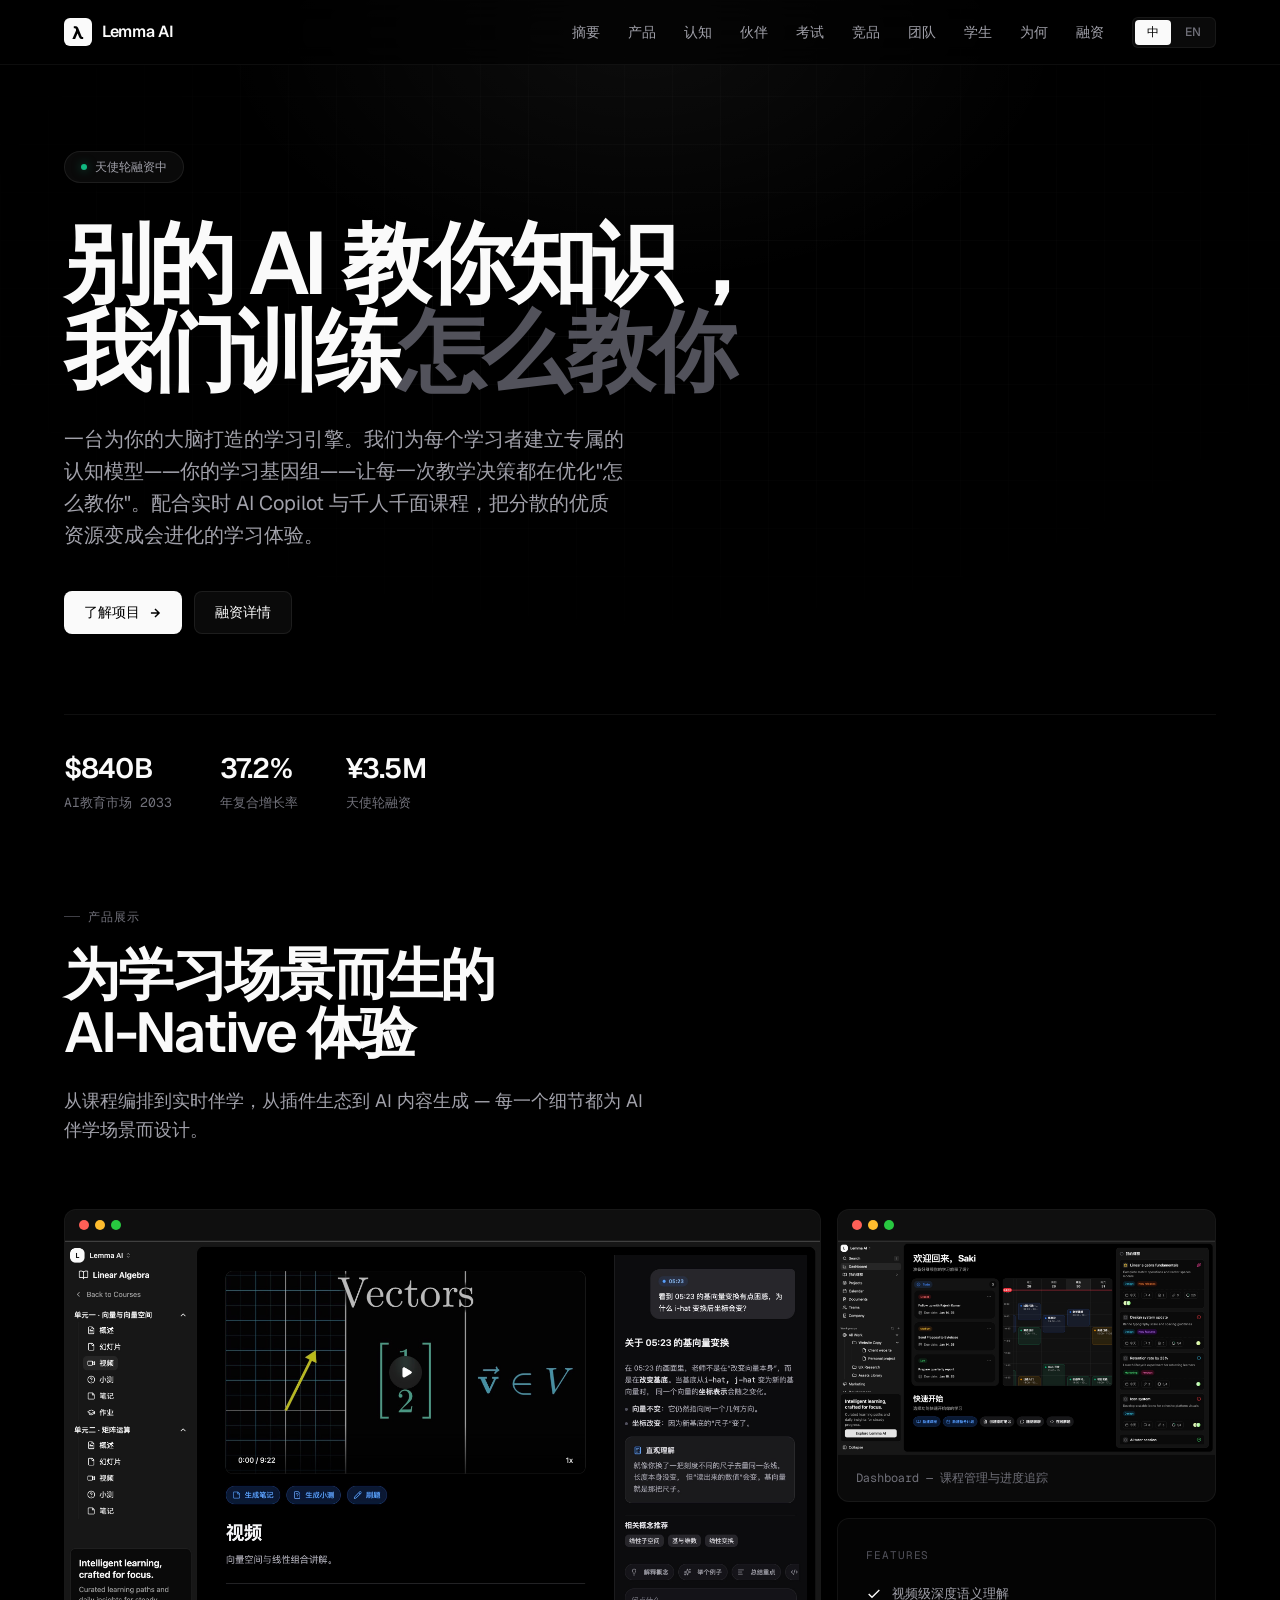
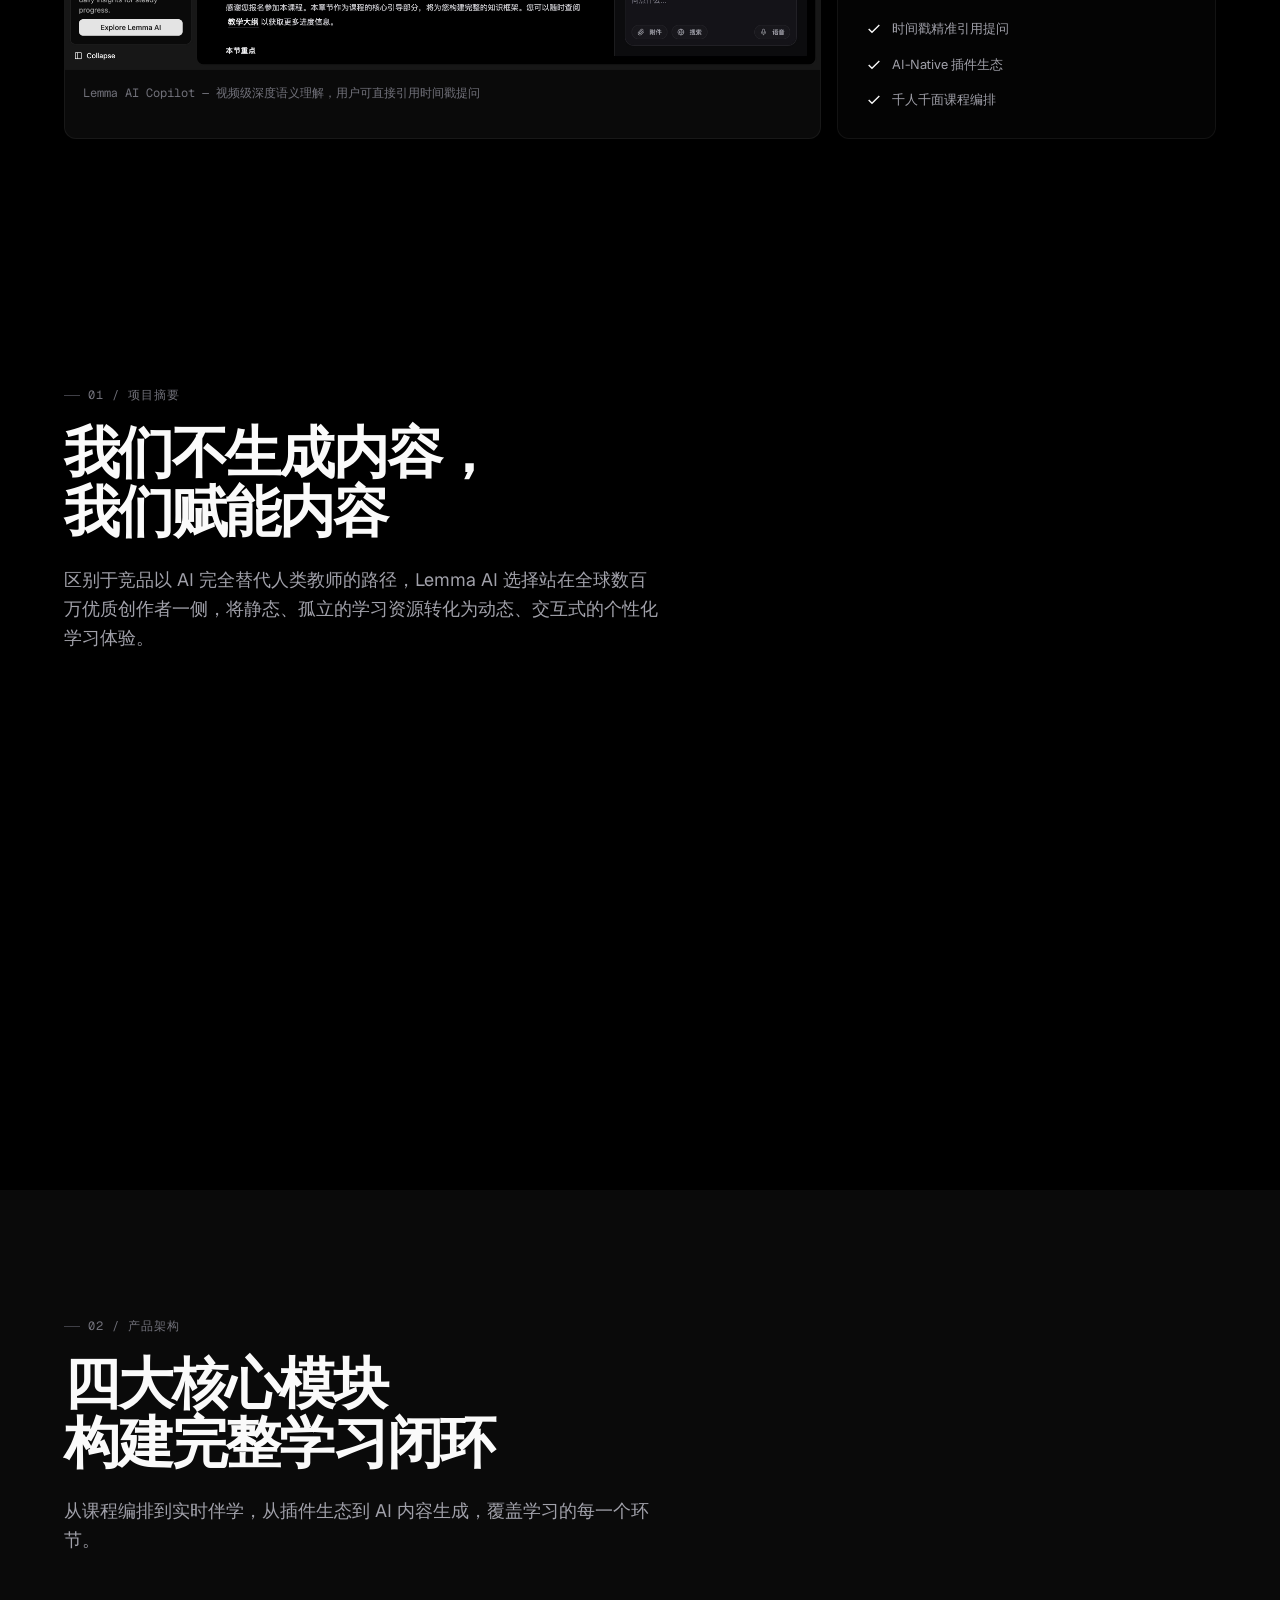
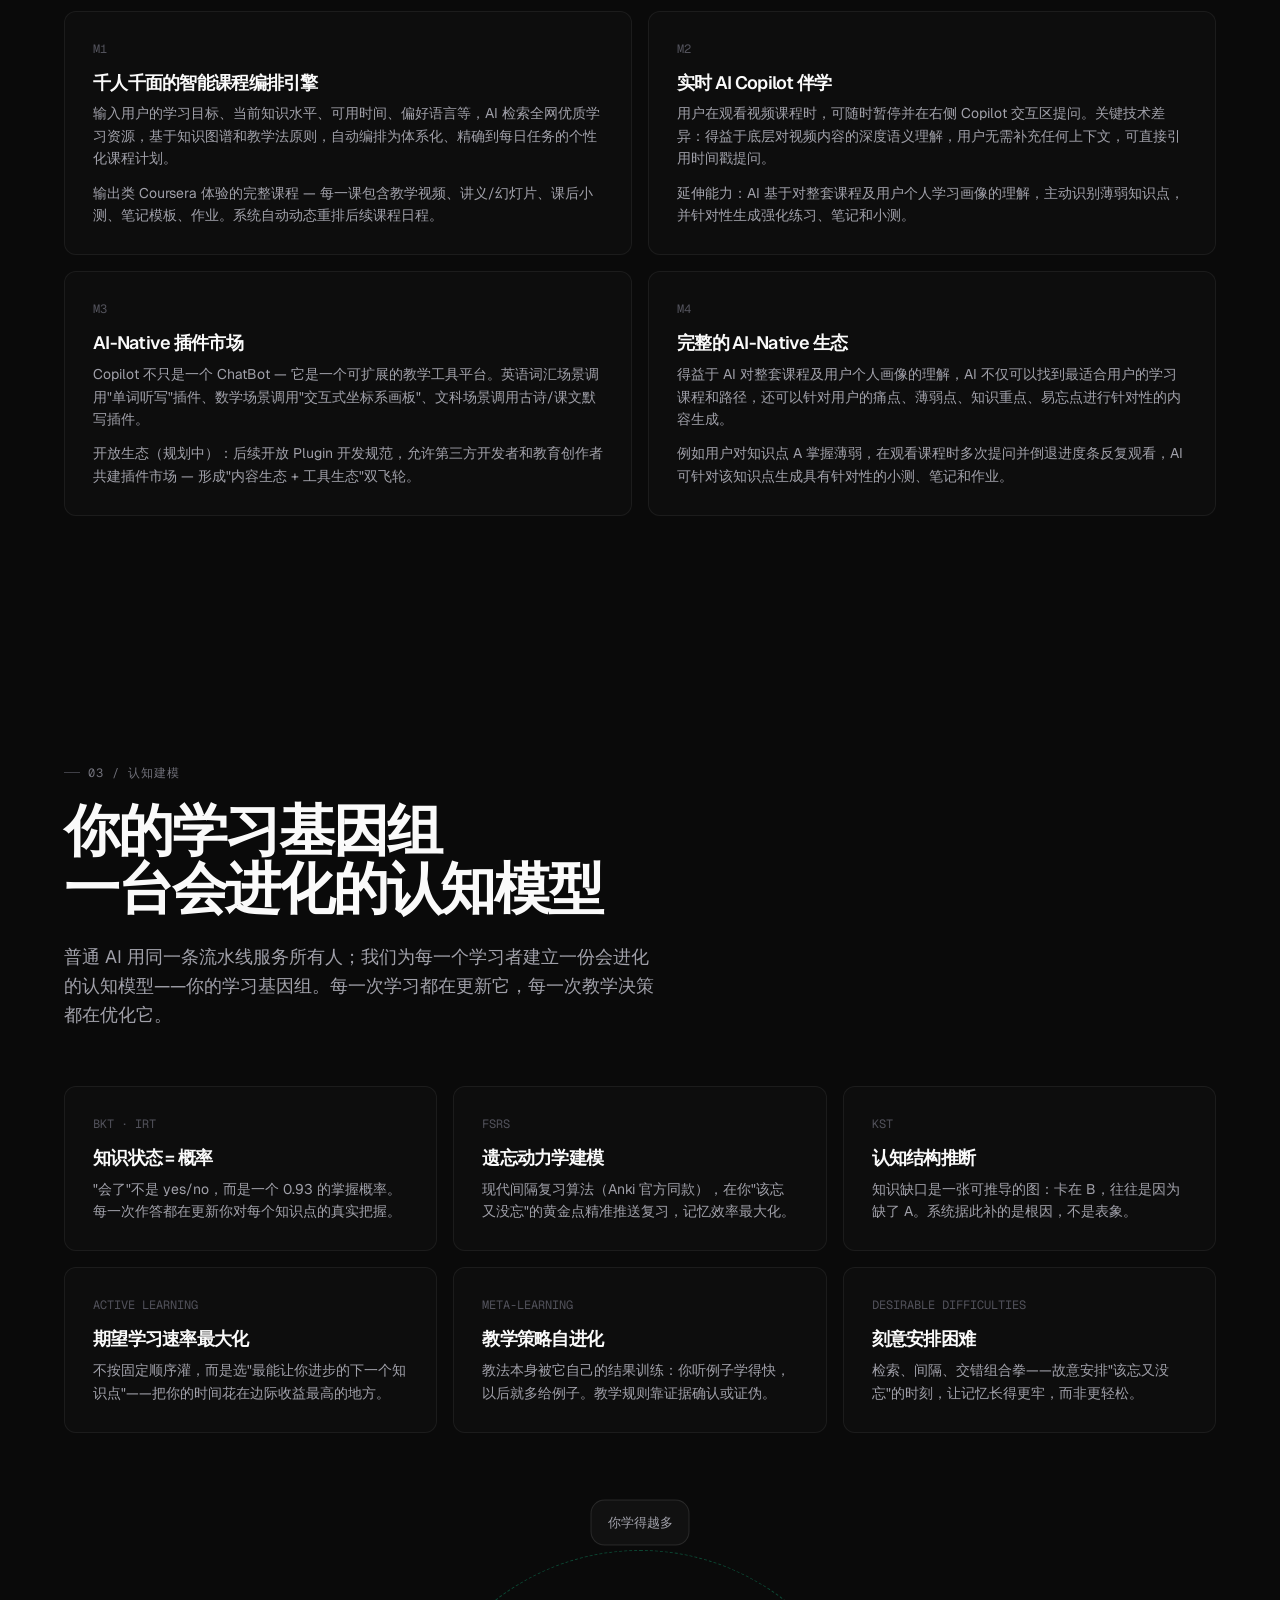
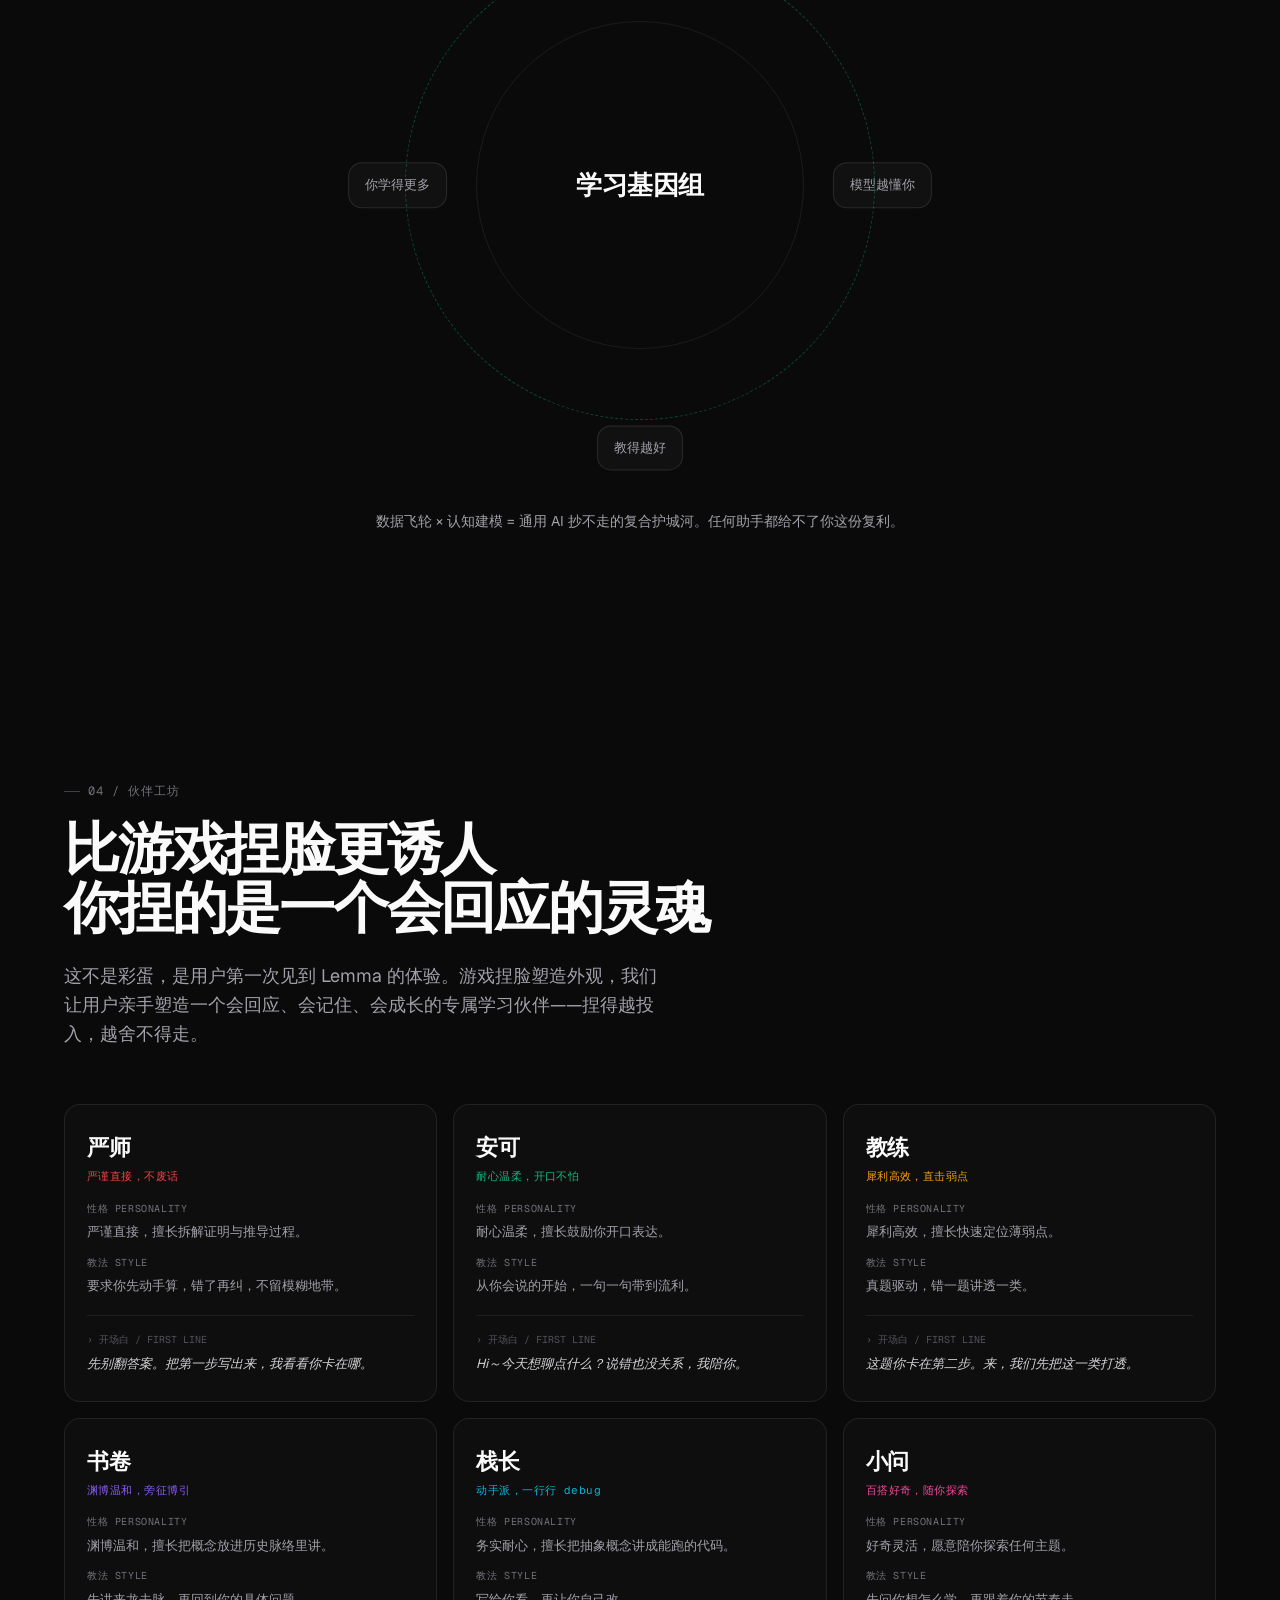
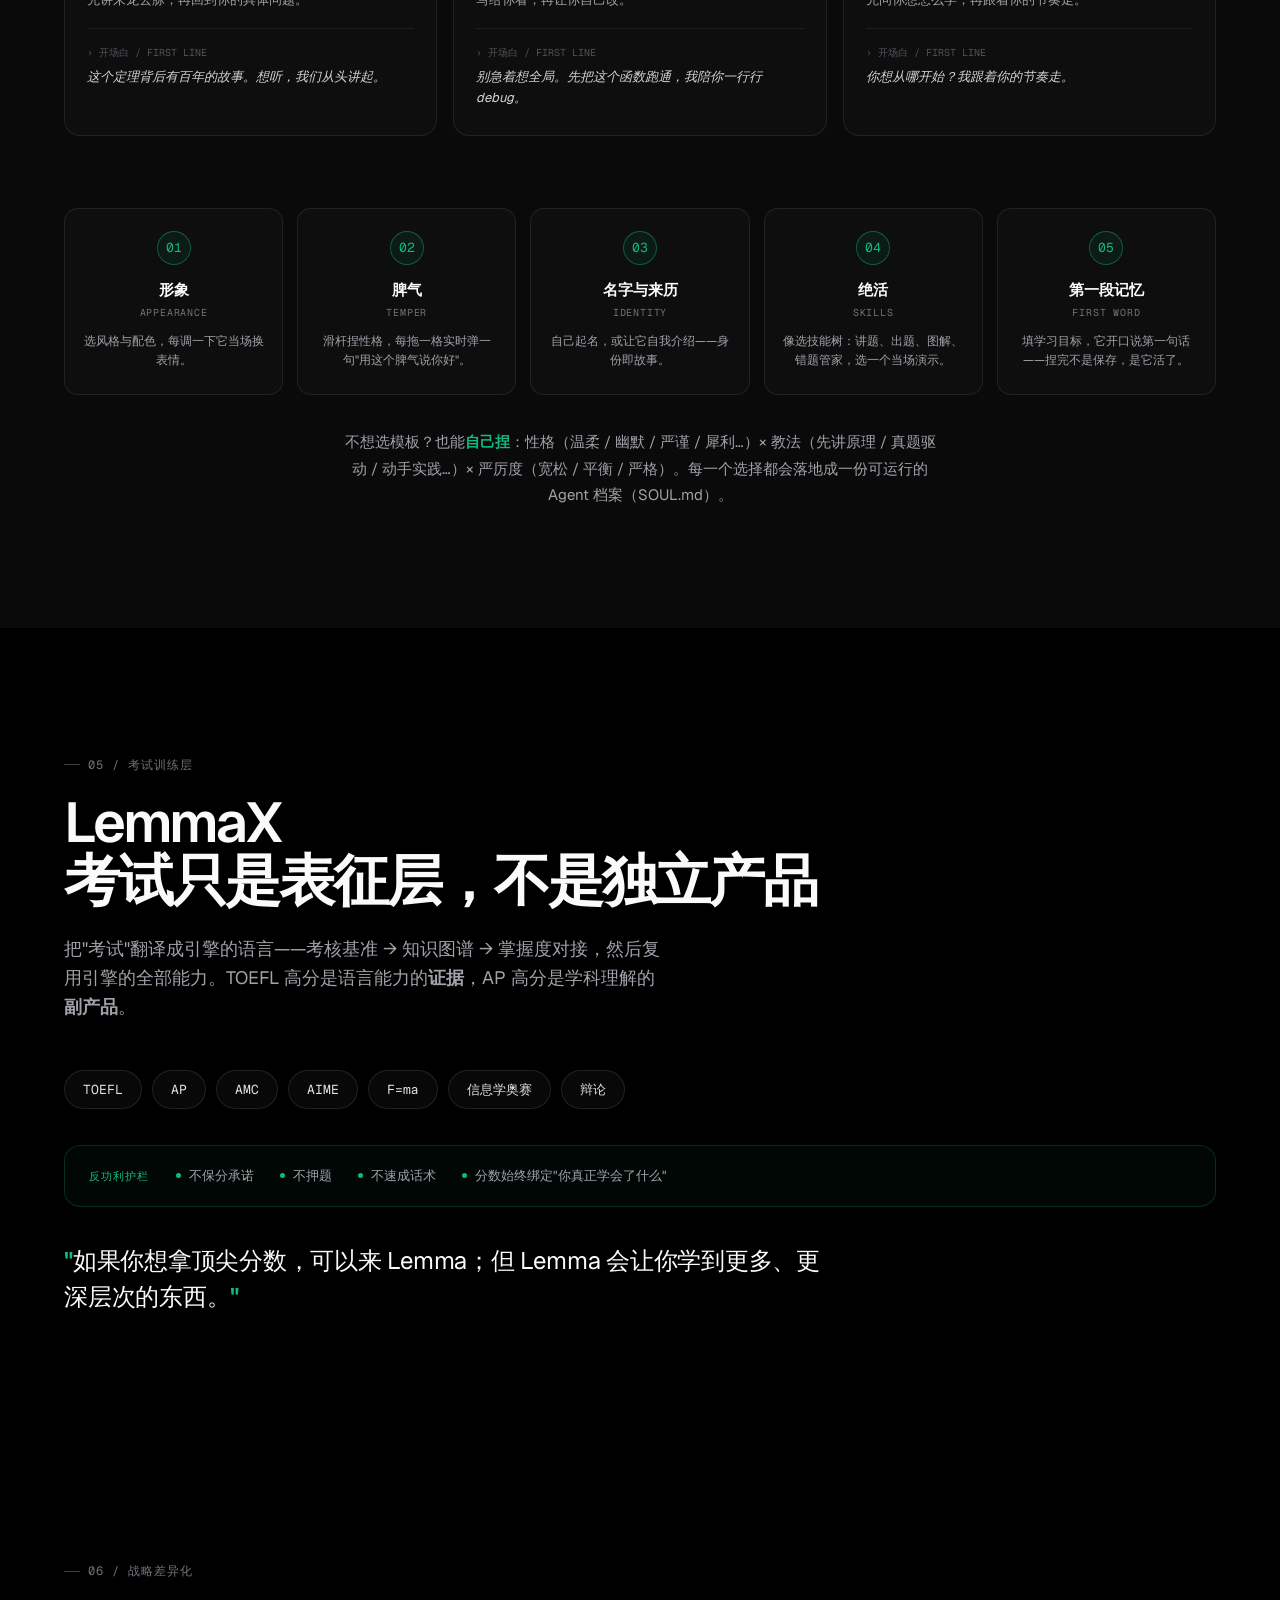
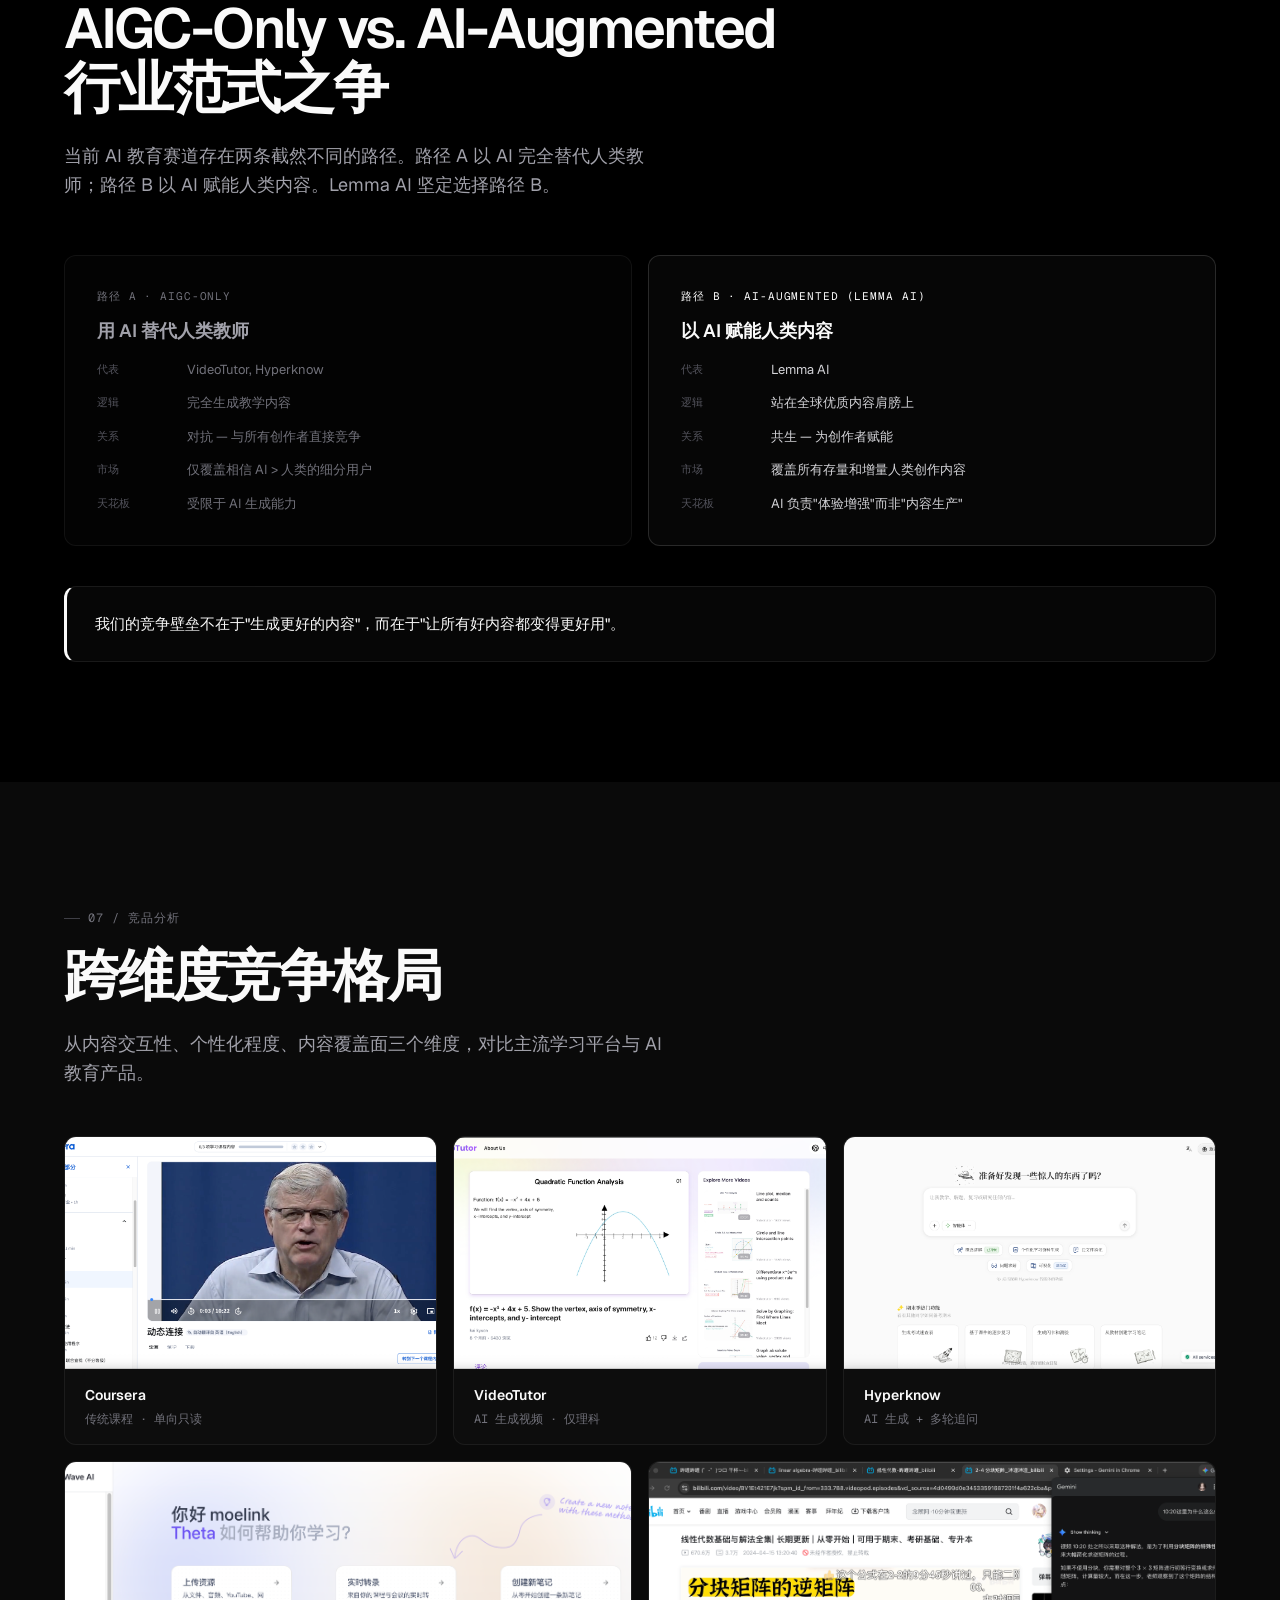
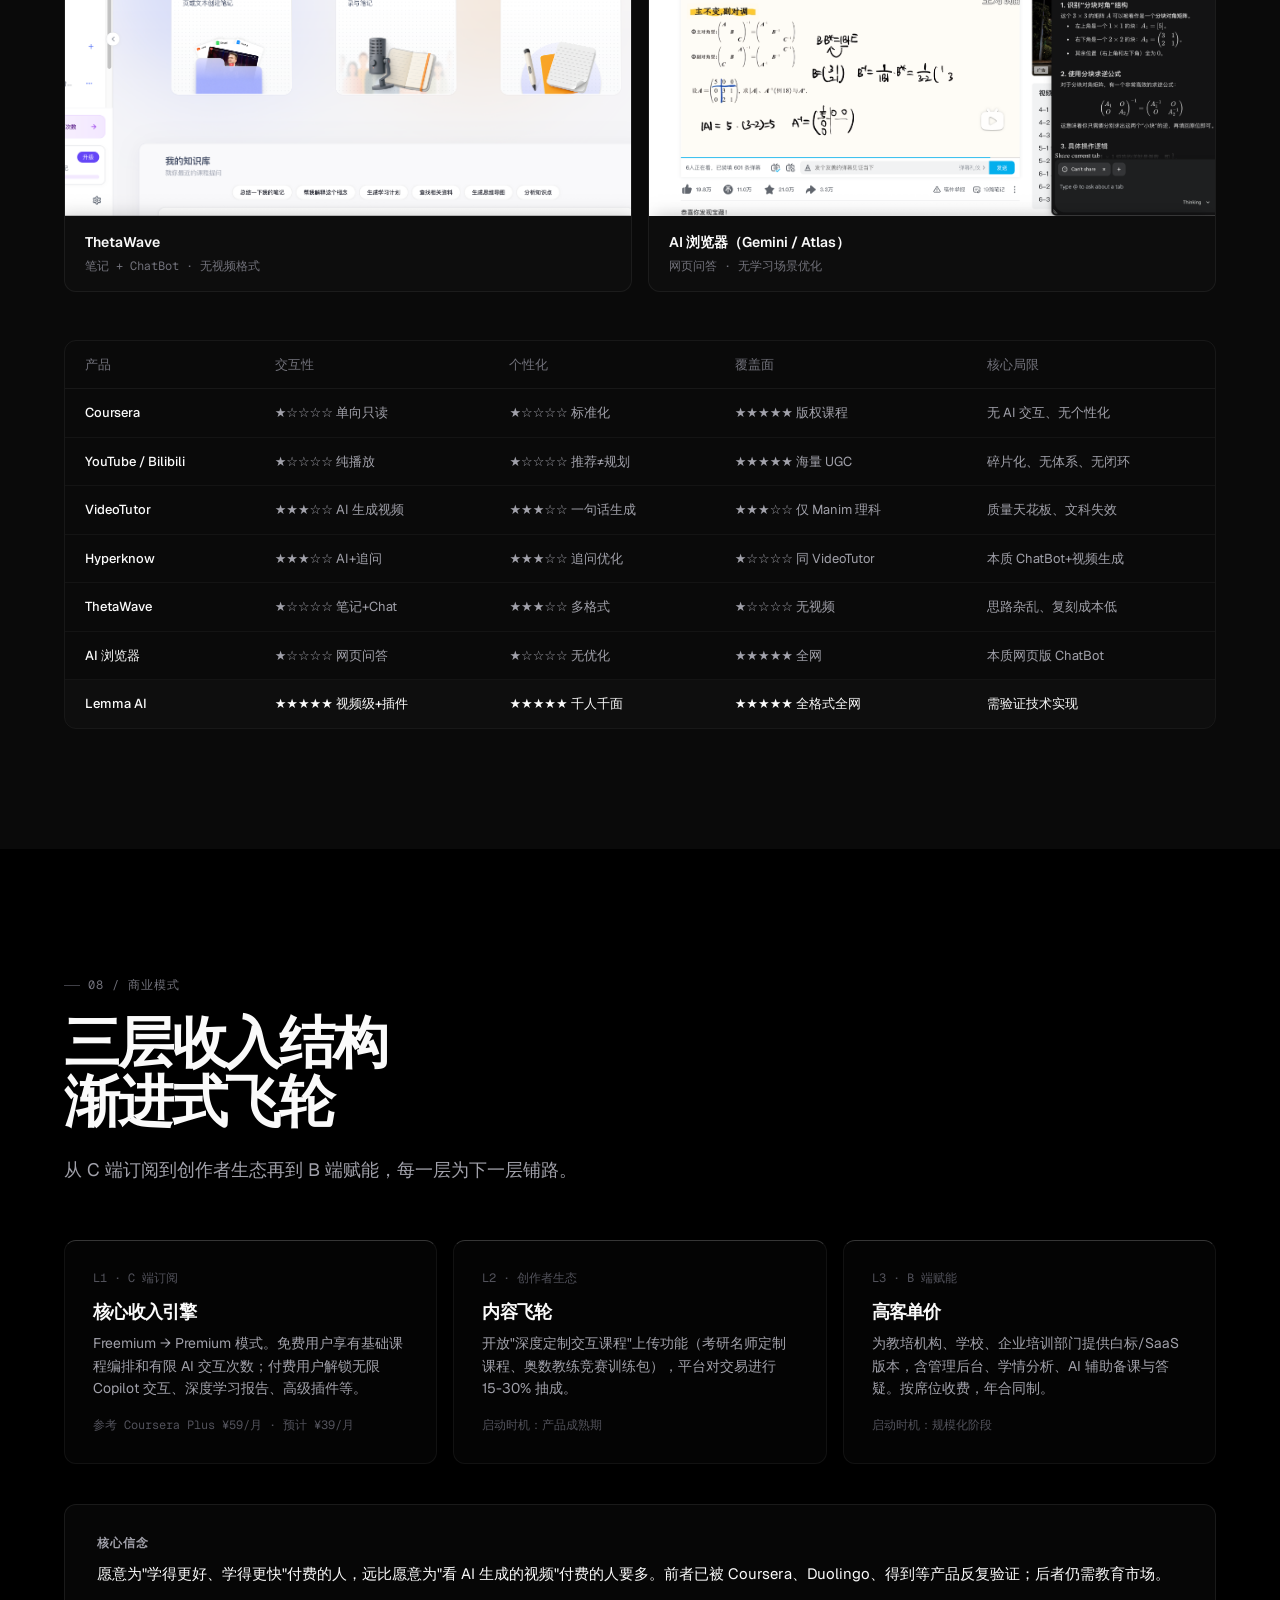
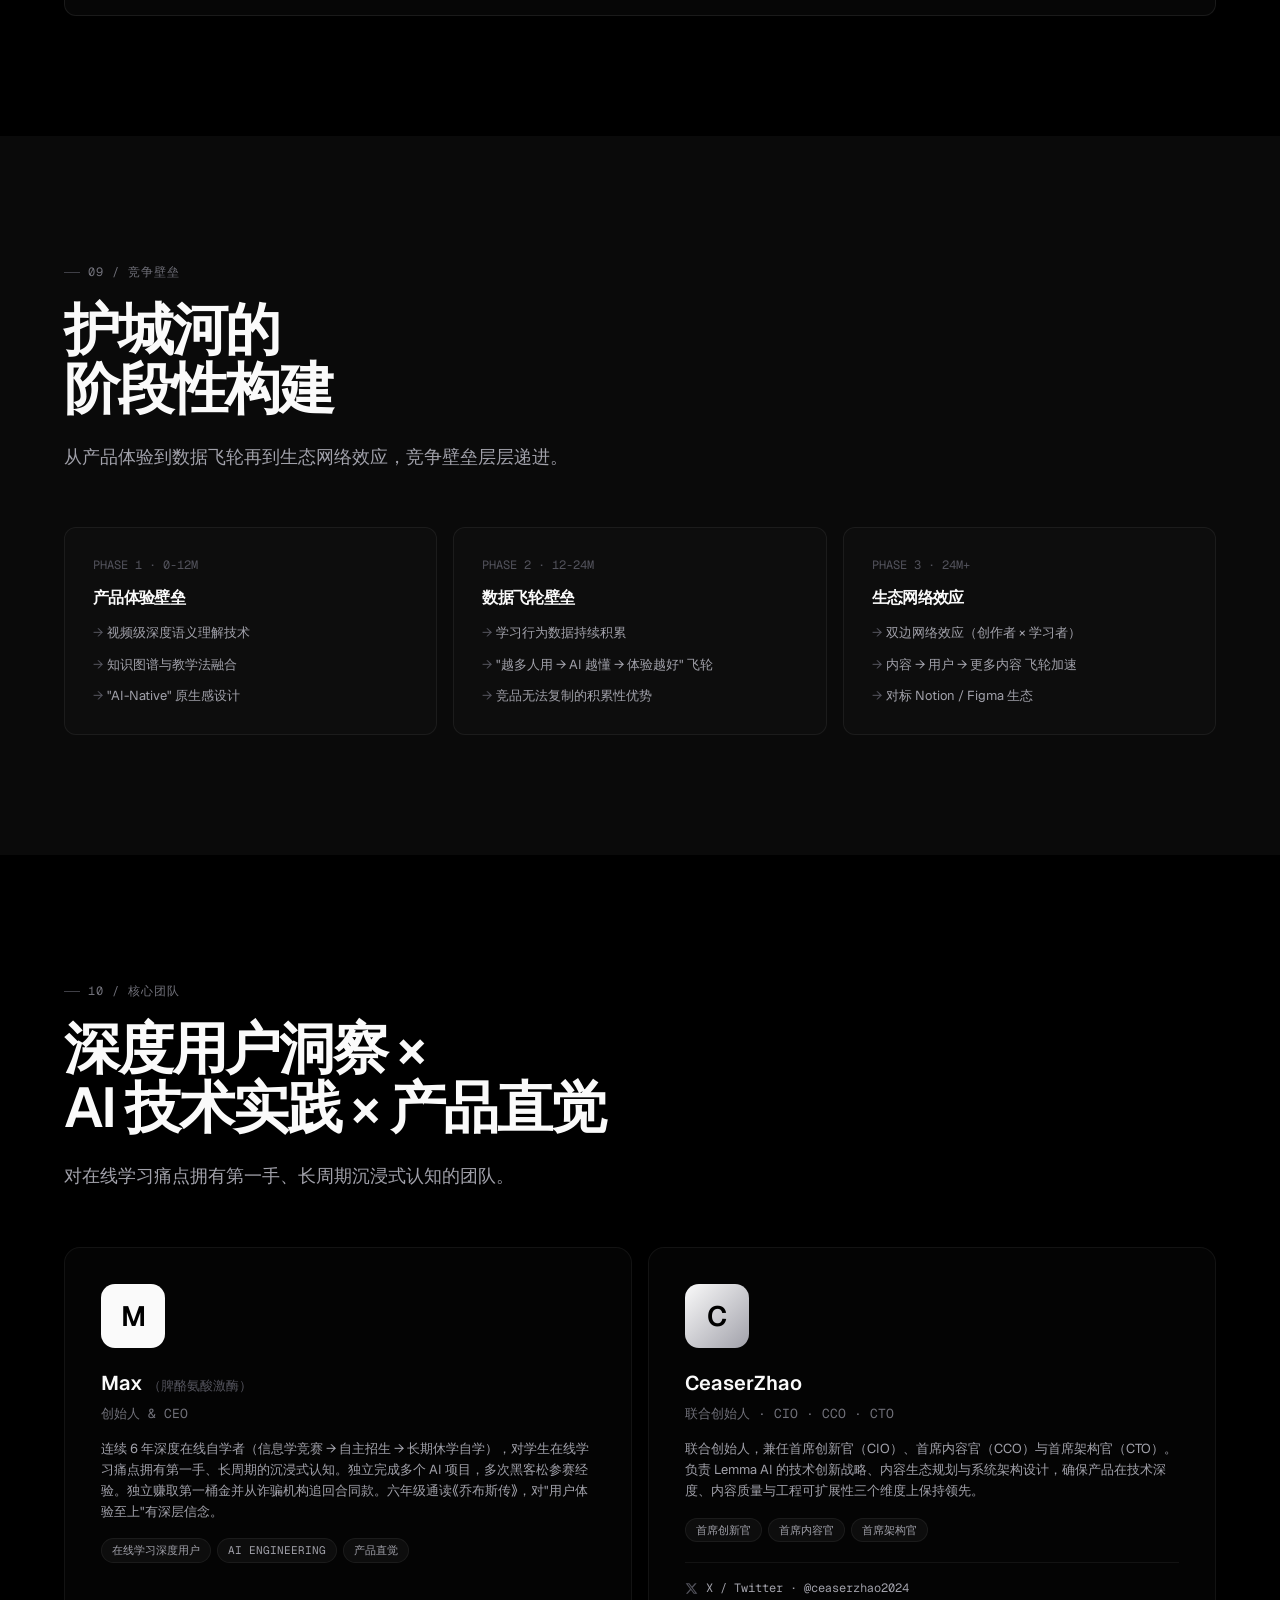
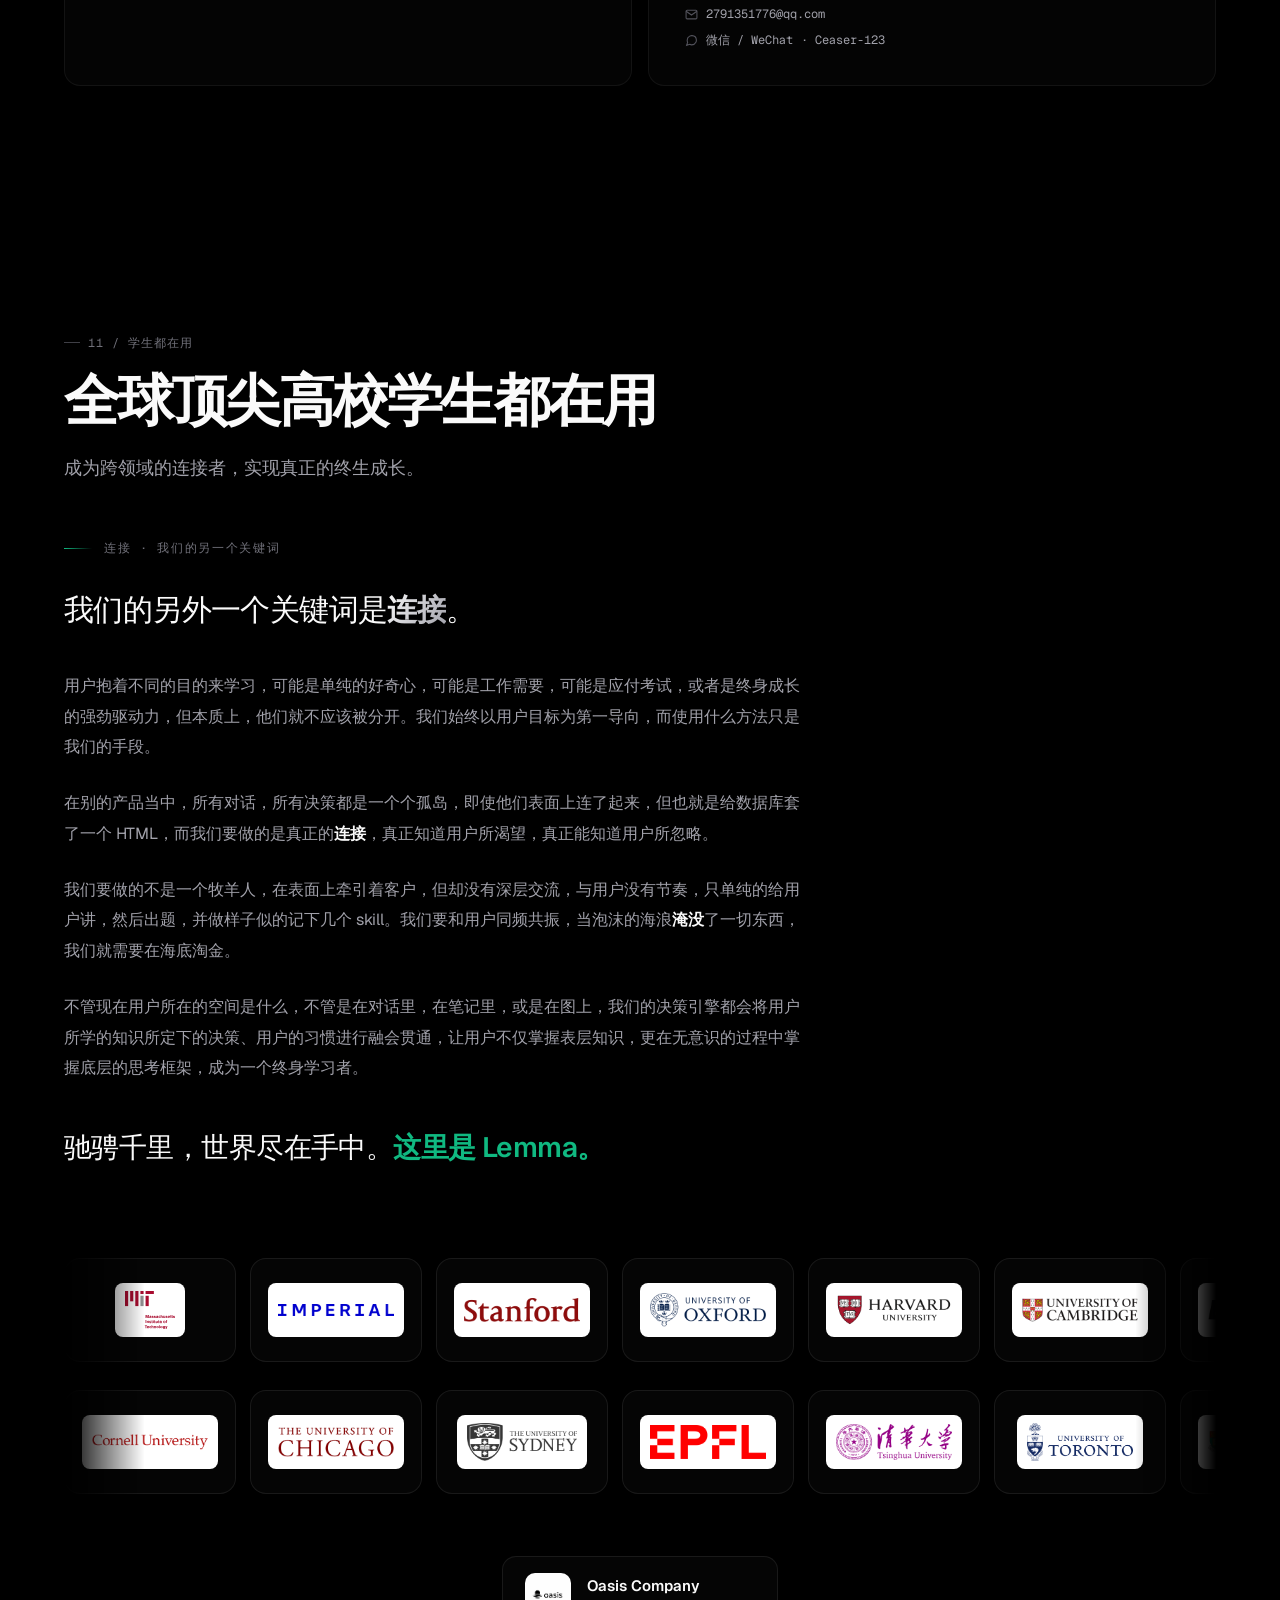
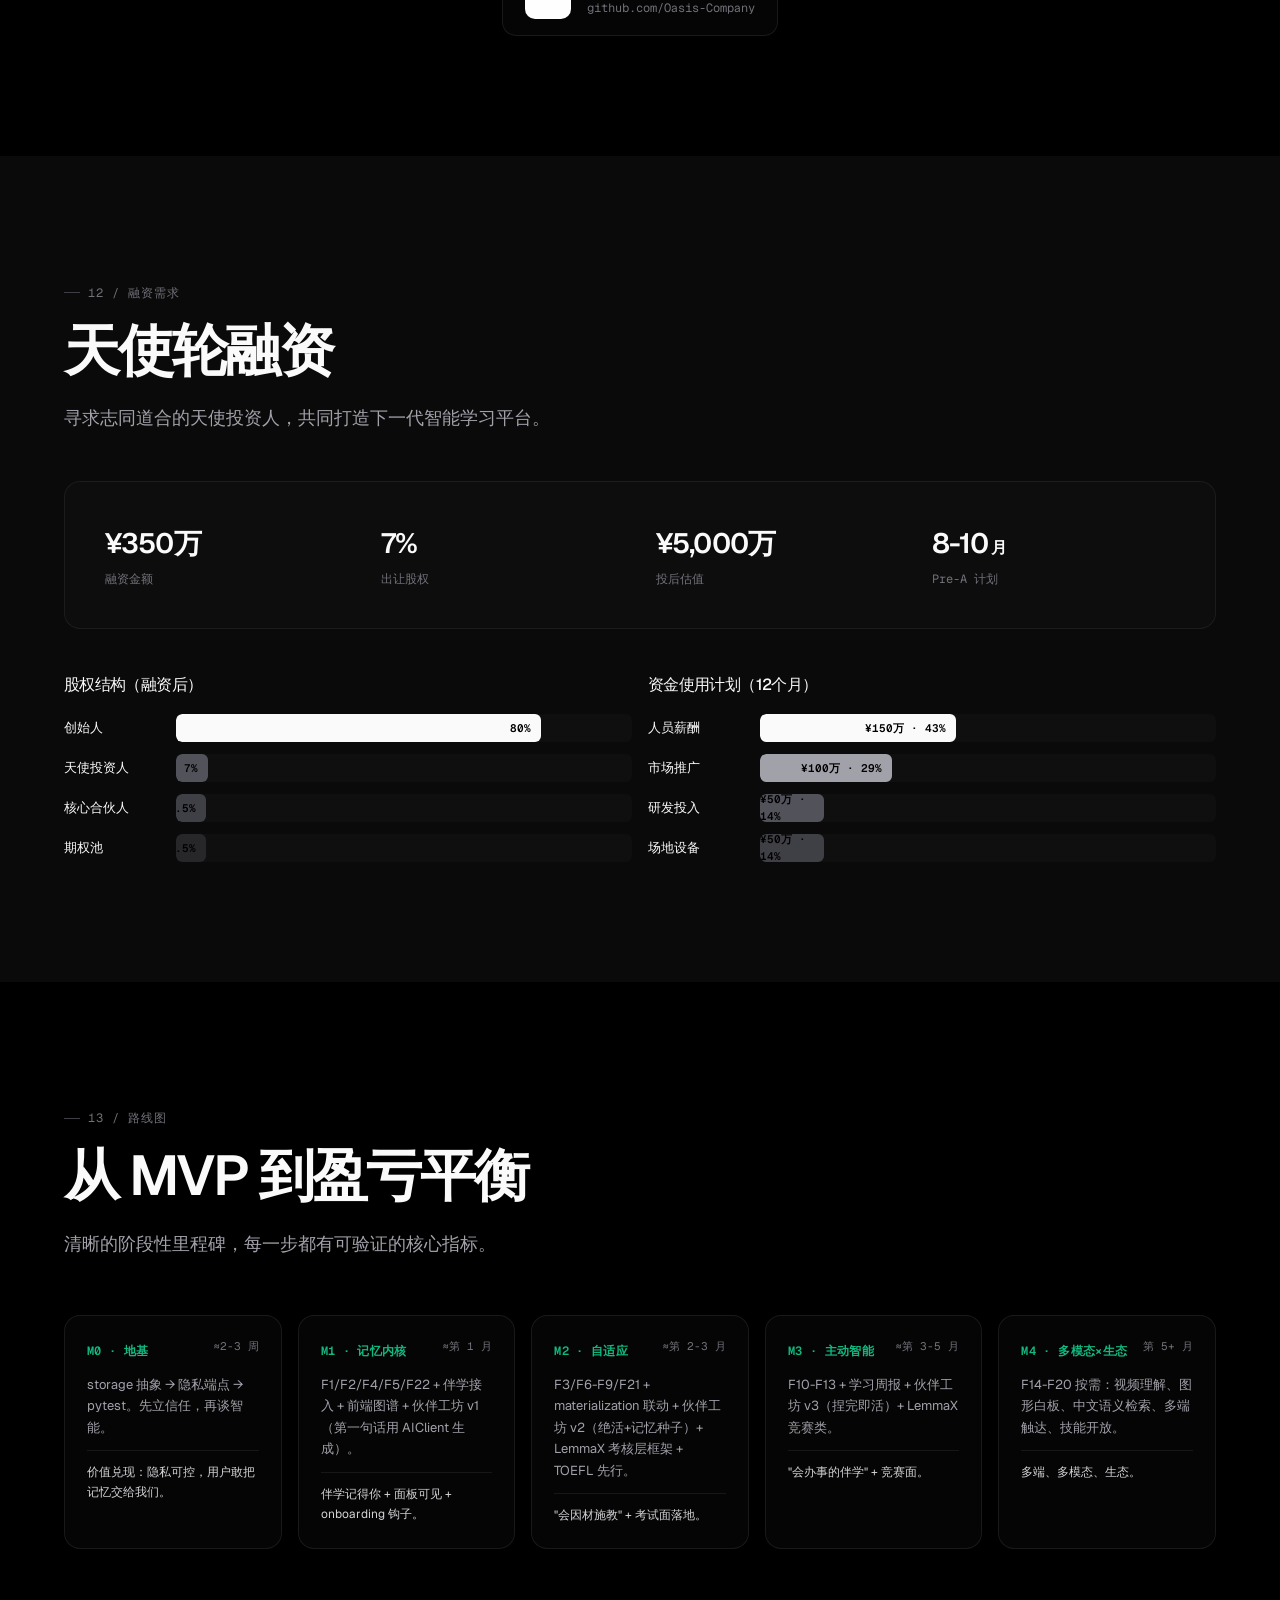
==== commit cd1eb75f: "Whylemma update" ====
--- a/index.html
+++ b/index.html
@@ -574,6 +574,7 @@
         <a href="#competition"><span class="zh">竞品</span><span class="en">Competition</span></a>
         <a href="#team"><span class="zh">团队</span><span class="en">Team</span></a>
         <a href="#collaborators"><span class="zh">学生</span><span class="en">Students</span></a>
+        <a href="whylemma/"><span class="zh">为何</span><span class="en">Why Lemma</span></a>
         <a href="#funding"><span class="zh">融资</span><span class="en">Funding</span></a>
         <div class="lang-toggle">
           <button class="lang-btn active" data-lang="zh">中</button>
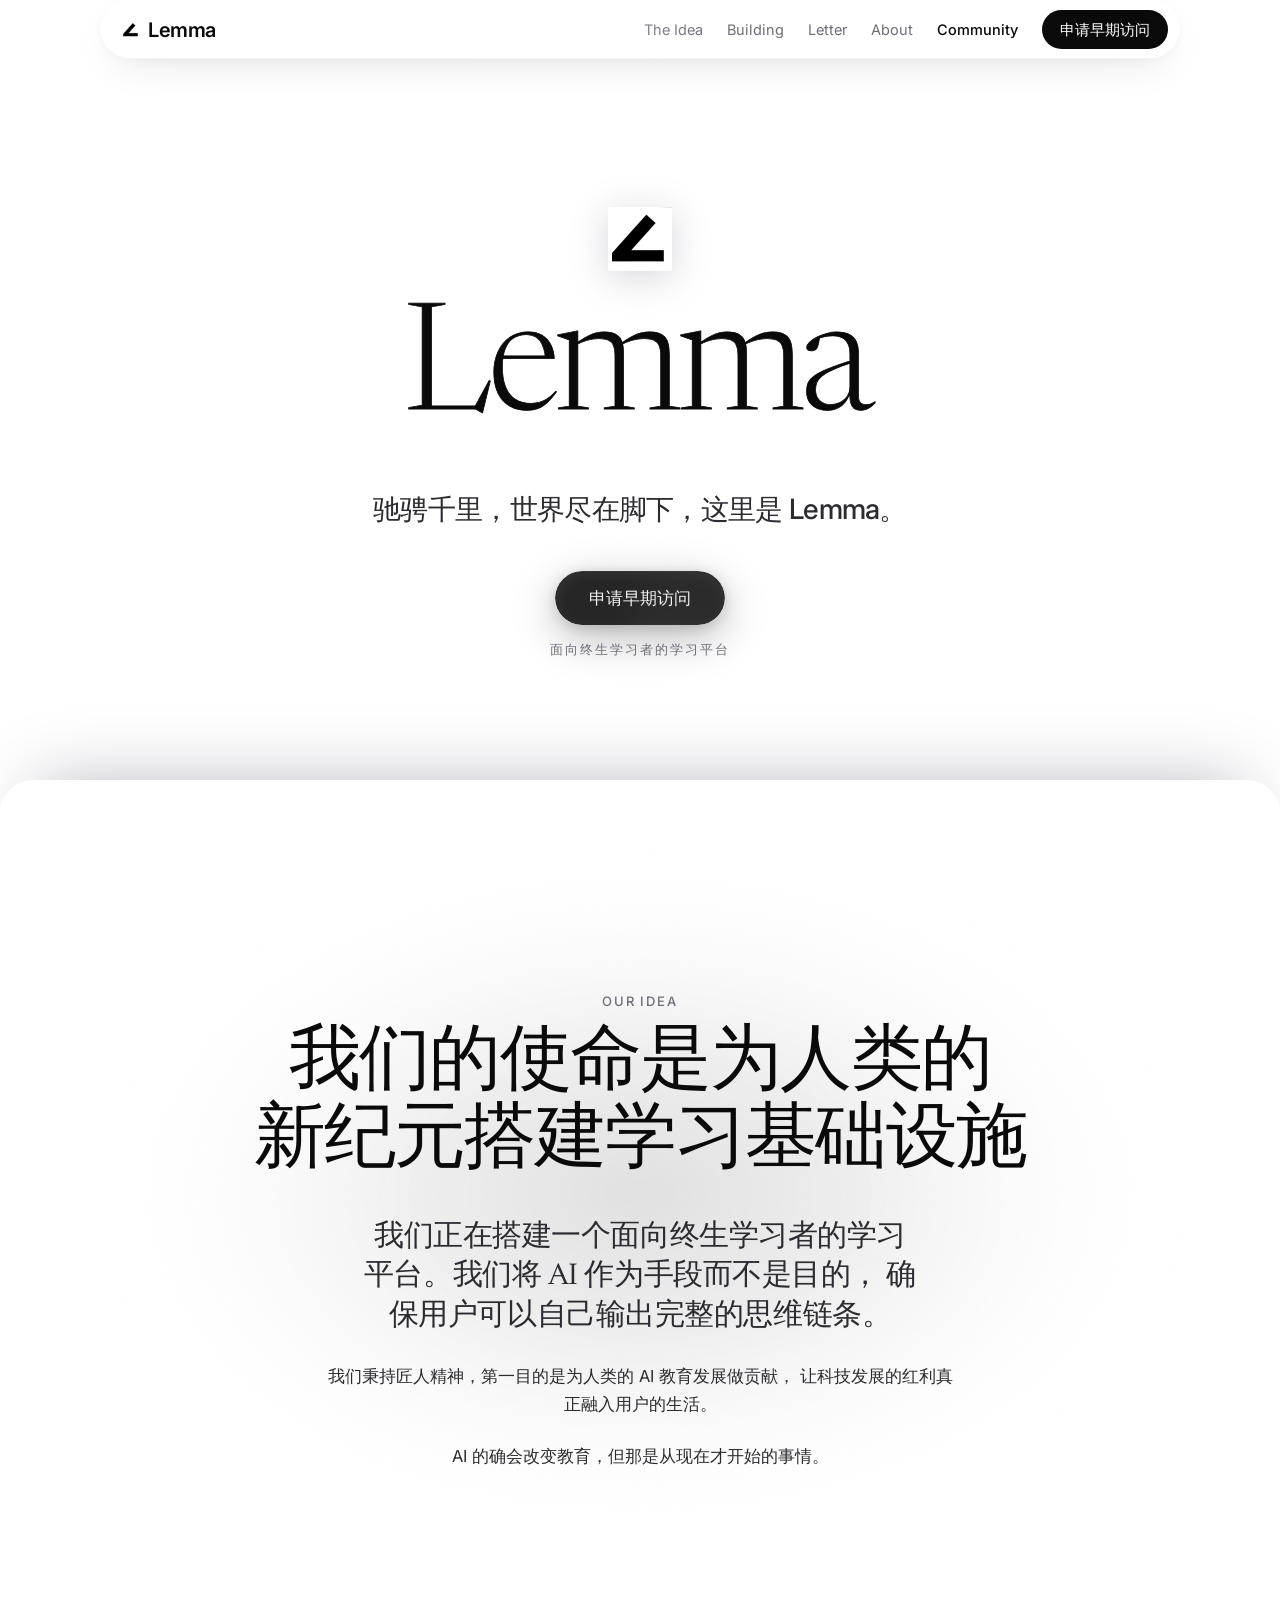
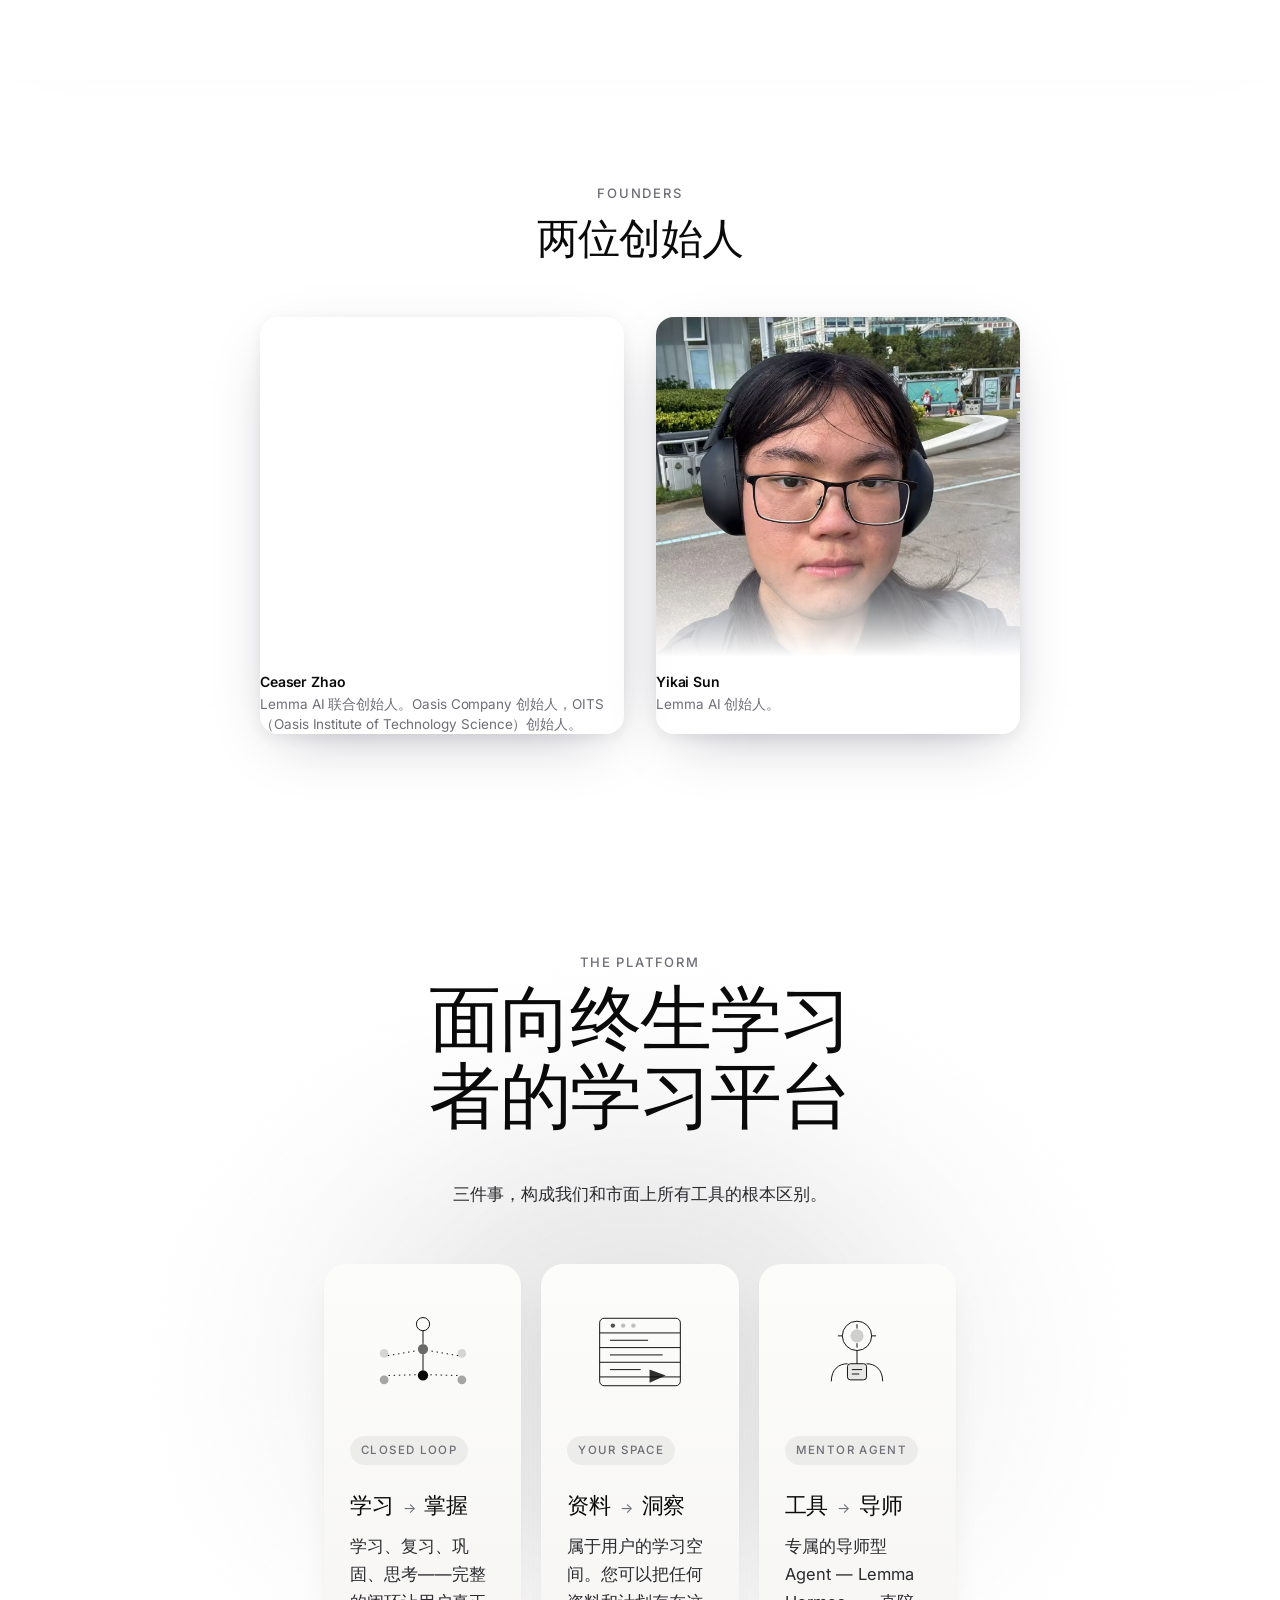
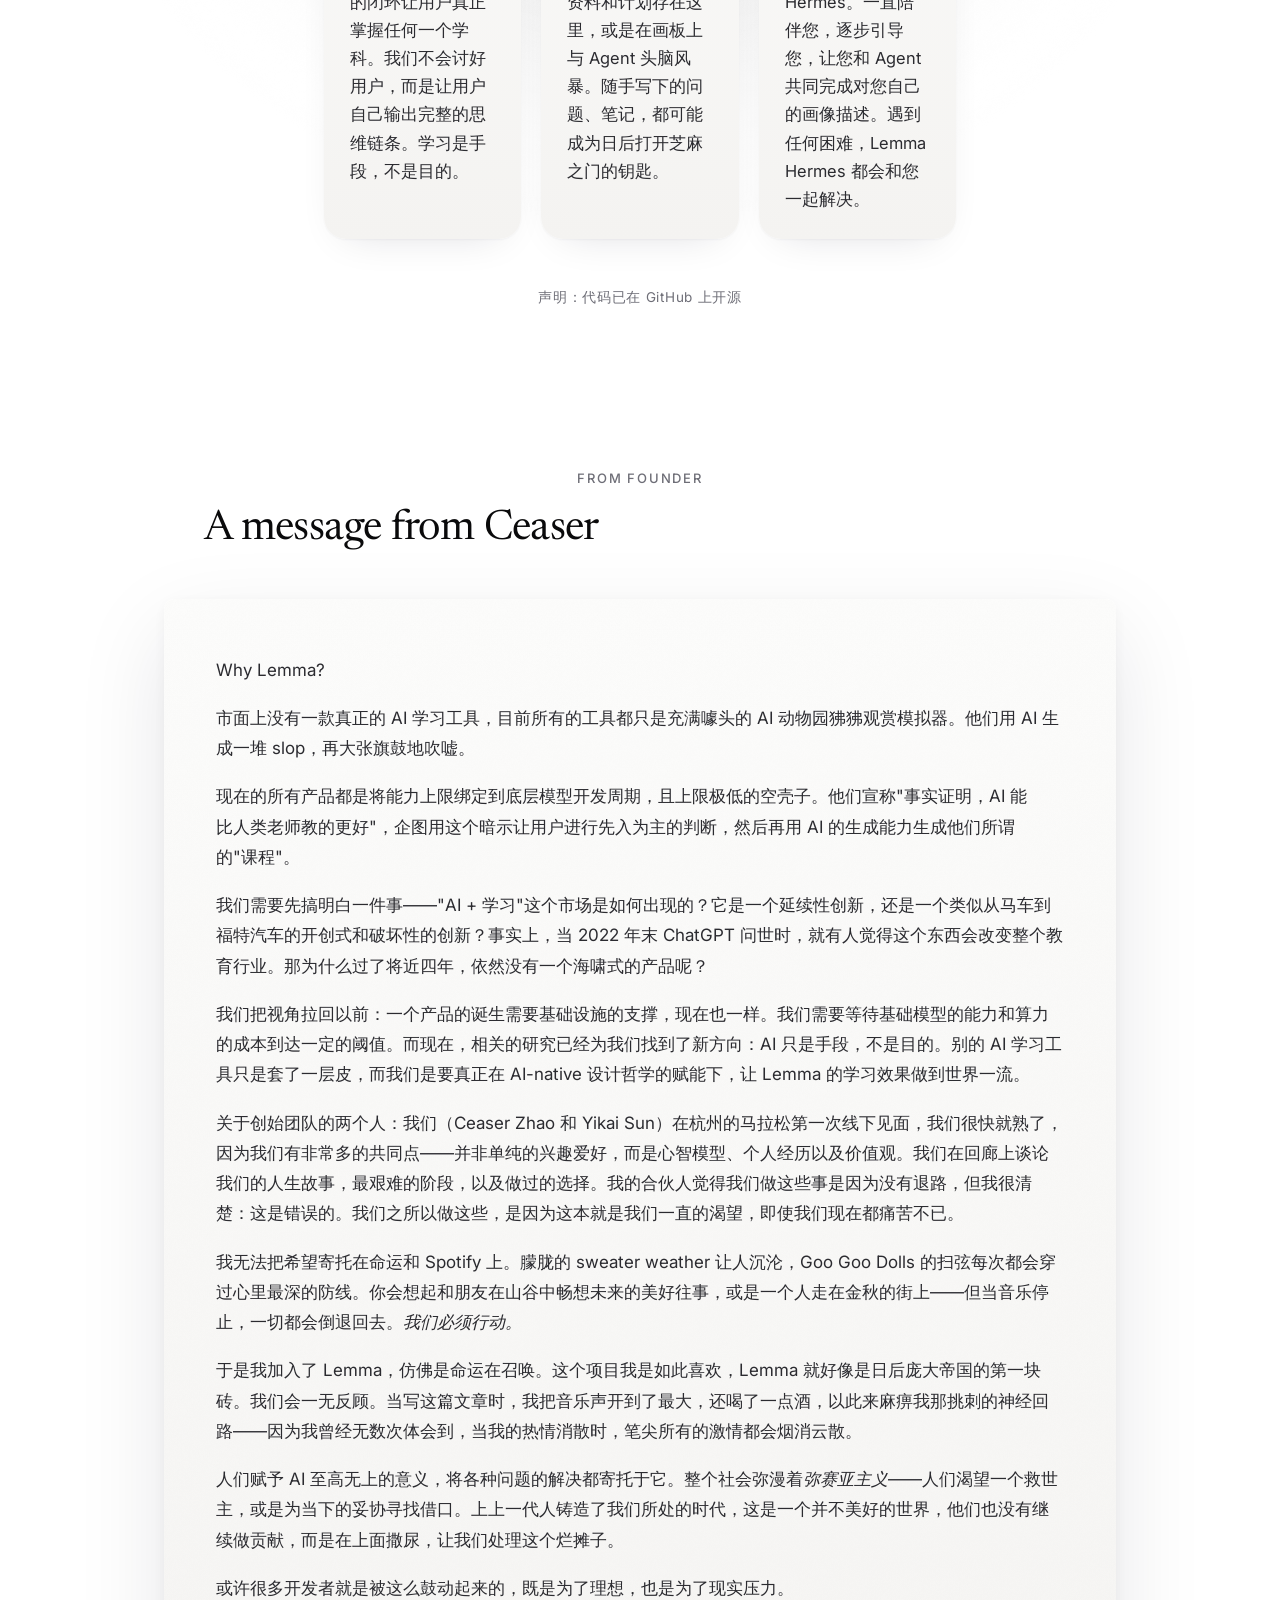
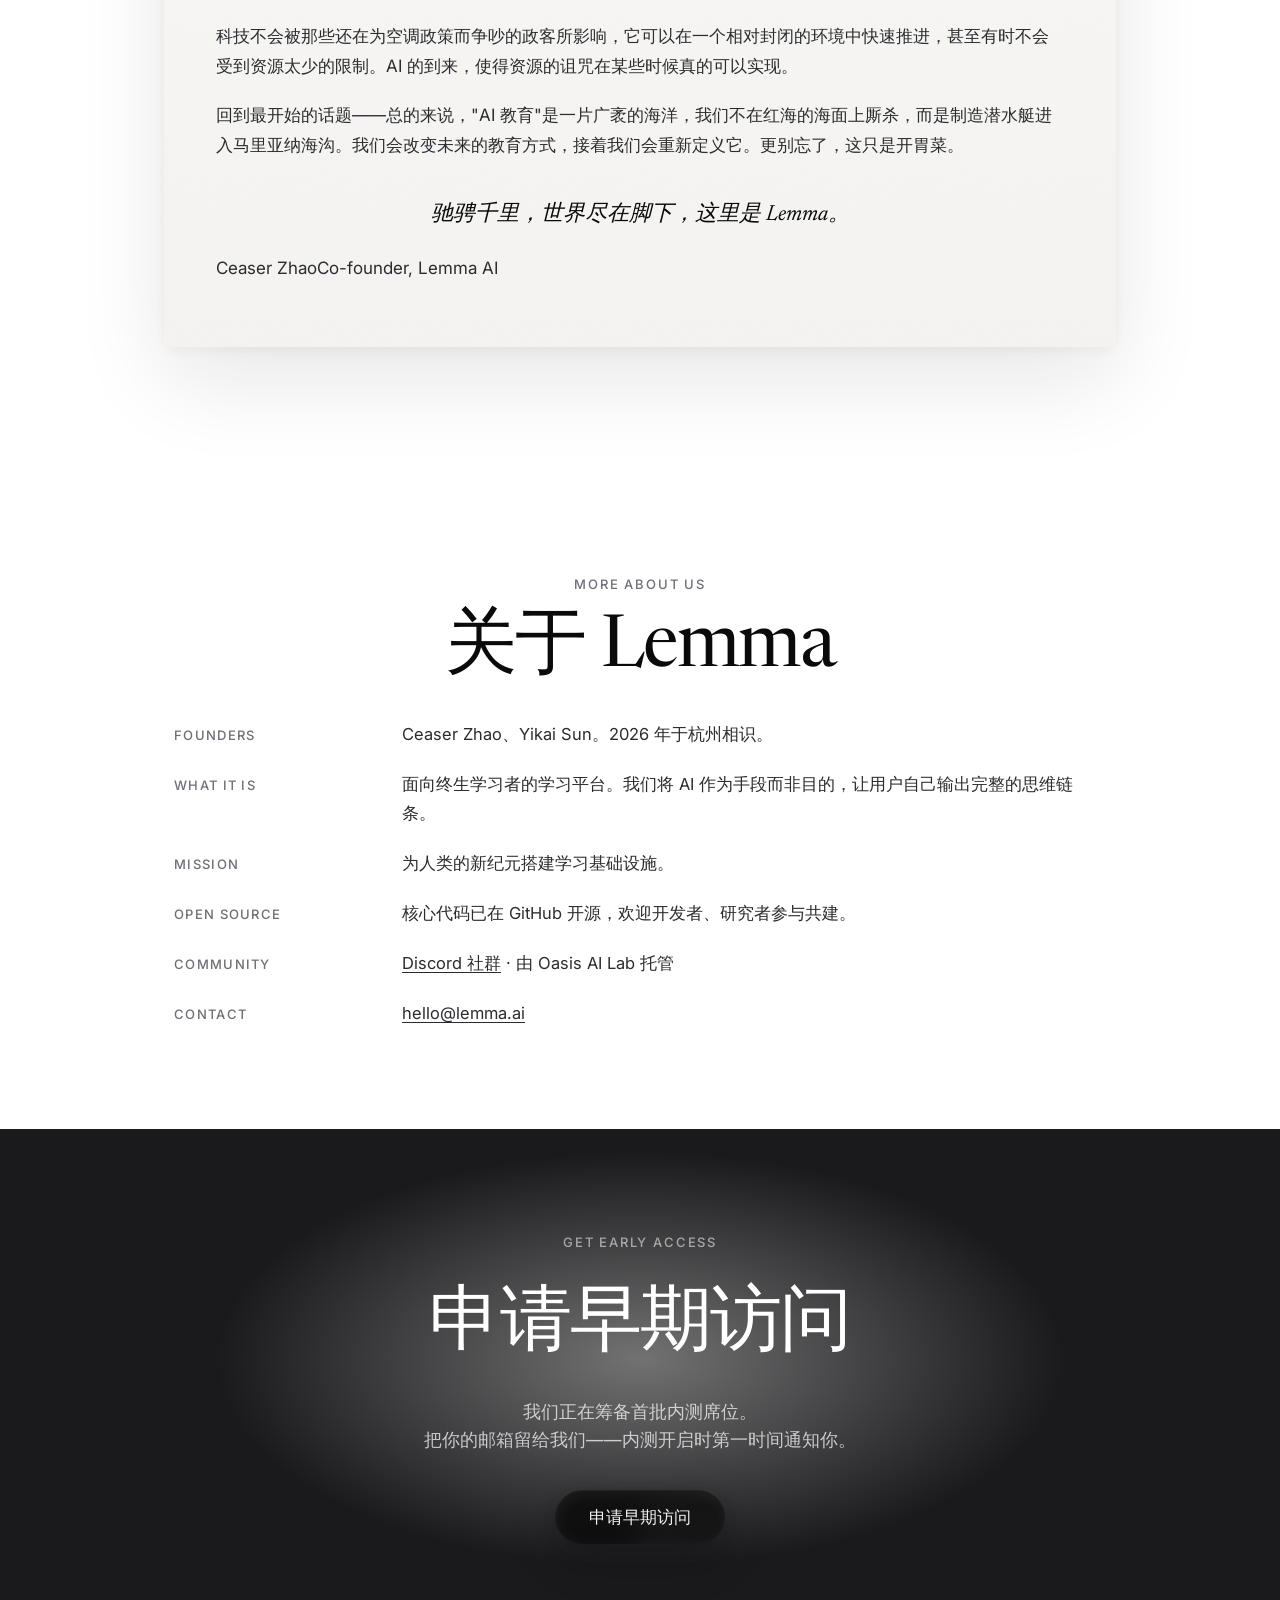
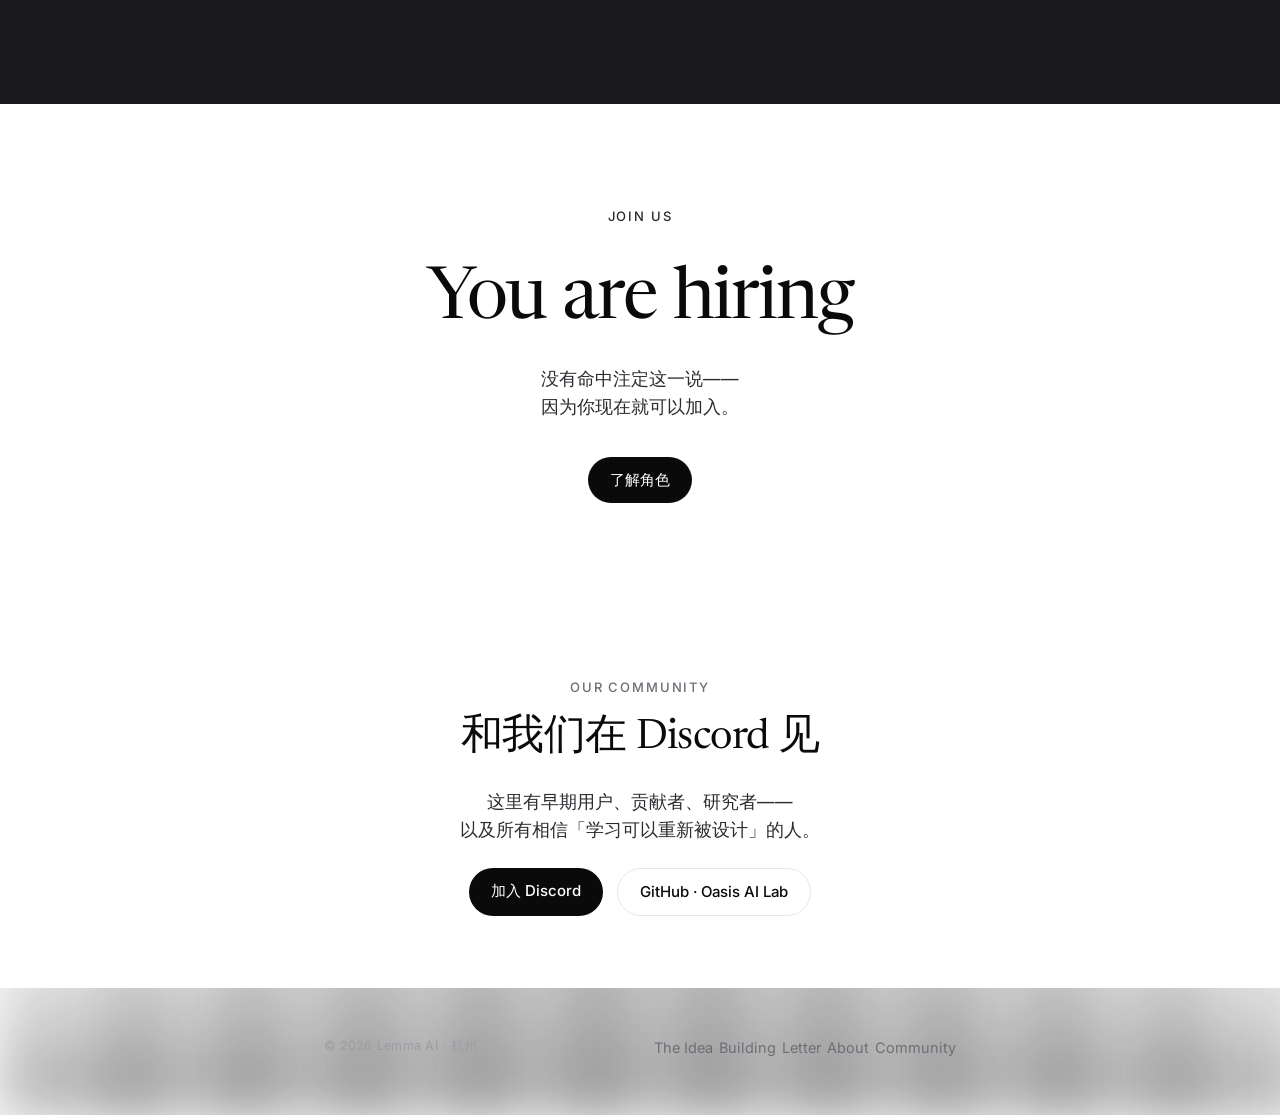
==== commit a757076e: "Redesign Lemma landing pages and whylemma This change introduces a refreshed Lemma website system wi" ====
--- a/index.html
+++ b/index.html
@@ -1,1772 +1,331 @@
 <!DOCTYPE html>
-<html lang="zh">
+<html lang="zh-CN">
 <head>
-  <meta charset="UTF-8">
-  <meta name="viewport" content="width=device-width, initial-scale=1.0">
-  <title>Lemma AI — AI-Native Learning Platform</title>
-  <meta name="description" content="Lemma AI is an AI-Native learning platform that transforms scattered quality educational resources into personalized systematic courses.">
-  <link rel="preconnect" href="https://fonts.googleapis.com">
-  <link rel="preconnect" href="https://fonts.gstatic.com" crossorigin>
-  <link href="https://fonts.googleapis.com/css2?family=Geist:wght@300;400;500;600;700;800;900&family=Geist+Mono:wght@400;500;600&display=swap" rel="stylesheet">
-  <style>
-    /* ===== Reset ===== */
-    *,*::before,*::after{margin:0;padding:0;box-sizing:border-box}
-    html{scroll-behavior:smooth;-webkit-font-smoothing:antialiased;-moz-osx-font-smoothing:grayscale}
-    body{
-      font-family:'Geist',system-ui,sans-serif;
-      background:#000000;
-      color:#FAFAFA;
-      line-height:1.5;
-      overflow-x:hidden;
-      font-feature-settings:"cv01","cv03","cv04","ss01";
-    }
-    img{max-width:100%;display:block}
-    a{color:inherit;text-decoration:none}
-    ul{list-style:none}
-    table{border-collapse:collapse;width:100%}
-    ::selection{background:rgba(255,255,255,0.15);color:#fff}
-
-    /* ===== Lang Toggle ===== */
-    body.lang-zh .en{display:none!important}
-    body.lang-en .zh{display:none!important}
-
-    /* ===== Typography ===== */
-    h1,h2,h3,h4{font-family:'Geist',sans-serif;font-weight:600;letter-spacing:-0.04em;line-height:1.05}
-    .mono{font-family:'Geist Mono',monospace}
-
-    /* ===== Layout ===== */
-    .container{max-width:1200px;margin:0 auto;padding:0 24px}
-    .section{padding:120px 0;position:relative}
-    .eyebrow{
-      font-family:'Geist Mono',monospace;
-      font-size:12px;
-      letter-spacing:0.08em;
-      text-transform:uppercase;
-      color:#71717A;
-      margin-bottom:20px;
-      display:inline-flex;
-      align-items:center;
-      gap:8px;
-    }
-    .eyebrow::before{
-      content:'';
-      width:16px;
-      height:1px;
-      background:#3F3F46;
-    }
-    .section-title{font-size:clamp(32px,5vw,56px);font-weight:600;letter-spacing:-0.04em;margin-bottom:24px;max-width:800px;line-height:1.05}
-    .section-desc{font-size:18px;color:#A1A1AA;max-width:600px;line-height:1.6}
-
-    /* Gradient text */
-    .gradient-text{
-      background:linear-gradient(180deg,#FAFAFA 0%,#FAFAFA 50%,#71717A 100%);
-      -webkit-background-clip:text;
-      background-clip:text;
-      -webkit-text-fill-color:transparent;
-    }
-
-    /* ===== Nav ===== */
-    nav{
-      position:fixed;top:0;left:0;right:0;z-index:1000;
-      background:rgba(0,0,0,0.6);
-      backdrop-filter:blur(20px) saturate(180%);
-      -webkit-backdrop-filter:blur(20px) saturate(180%);
-      border-bottom:1px solid rgba(255,255,255,0.05);
-      transition:border-color .3s;
-    }
-    nav.scrolled{border-bottom-color:rgba(255,255,255,0.08)}
-    .nav-inner{max-width:1200px;margin:0 auto;padding:0 24px;height:64px;display:flex;align-items:center;justify-content:space-between}
-    .logo{display:flex;align-items:center;gap:10px;font-family:'Geist',sans-serif;font-weight:600;font-size:16px;letter-spacing:-0.02em}
-    .logo-mark{
-      width:28px;height:28px;
-      background:#FAFAFA;
-      border-radius:6px;
-      display:flex;align-items:center;justify-content:center;
-      color:#000;font-size:18px;font-weight:700;font-family:'Geist',sans-serif;
-    }
-    .nav-links{display:flex;align-items:center;gap:28px}
-    .nav-links a{font-size:14px;color:#A1A1AA;transition:color .15s;font-weight:400}
-    .nav-links a:hover{color:#FAFAFA}
-    .lang-toggle{display:flex;align-items:center;gap:2px;background:rgba(255,255,255,0.04);border-radius:6px;padding:2px;border:1px solid rgba(255,255,255,0.06)}
-    .lang-btn{padding:4px 12px;font-size:12px;font-weight:500;border-radius:4px;border:none;background:transparent;color:#71717A;cursor:pointer;transition:all .15s;font-family:'Geist',sans-serif}
-    .lang-btn.active{background:#FAFAFA;color:#000}
-
-    /* ===== Hero ===== */
-    .hero{min-height:100vh;display:flex;align-items:center;position:relative;overflow:hidden;padding-top:64px}
-    .hero-bg{position:absolute;inset:0;pointer-events:none}
-    .hero-grid-bg{
-      position:absolute;inset:0;
-      background-image:
-        linear-gradient(rgba(255,255,255,0.025) 1px,transparent 1px),
-        linear-gradient(90deg,rgba(255,255,255,0.025) 1px,transparent 1px);
-      background-size:48px 48px;
-      mask-image:radial-gradient(ellipse 80% 60% at 50% 30%,#000 10%,transparent 70%);
-      -webkit-mask-image:radial-gradient(ellipse 80% 60% at 50% 30%,#000 10%,transparent 70%);
-    }
-    .hero-glow{
-      position:absolute;top:-30%;left:50%;transform:translateX(-50%);
-      width:1000px;height:600px;
-      background:radial-gradient(ellipse,rgba(255,255,255,0.05),transparent 60%);
-    }
-    .hero-inner{position:relative;z-index:1;max-width:1200px;margin:0 auto;padding:0 24px;width:100%}
-    .hero-badge{
-      display:inline-flex;align-items:center;gap:8px;
-      padding:6px 16px;
-      background:rgba(255,255,255,0.04);
-      border:1px solid rgba(255,255,255,0.08);
-      border-radius:100px;
-      font-size:12px;font-weight:500;color:#A1A1AA;
-      margin-bottom:36px;
-      backdrop-filter:blur(8px);
-    }
-    .hero-badge .dot{width:6px;height:6px;border-radius:50%;background:#10B981;box-shadow:0 0 10px rgba(16,185,129,0.5);animation:pulse 2s ease-in-out infinite}
-    @keyframes pulse{0%,100%{opacity:1}50%{opacity:.3}}
-    .hero h1{
-      font-size:clamp(40px,7.5vw,88px);
-      font-weight:600;
-      letter-spacing:-0.05em;
-      line-height:1.0;
-      margin-bottom:28px;
-      max-width:960px;
-    }
-    .hero h1 .dim{color:#52525B}
-    .hero-desc{font-size:clamp(16px,1.8vw,20px);color:#A1A1AA;max-width:560px;line-height:1.6;margin-bottom:40px}
-    .hero-actions{display:flex;gap:12px;flex-wrap:wrap}
-    .btn{
-      display:inline-flex;align-items:center;gap:8px;
-      padding:10px 20px;font-size:14px;font-weight:500;
-      border-radius:8px;transition:all .15s;cursor:pointer;border:none;
-      font-family:'Geist',sans-serif;
-    }
-    .btn-primary{background:#FAFAFA;color:#000}
-    .btn-primary:hover{background:#E4E4E7;transform:translateY(-1px)}
-    .btn-secondary{background:rgba(255,255,255,0.04);color:#FAFAFA;border:1px solid rgba(255,255,255,0.08)}
-    .btn-secondary:hover{background:rgba(255,255,255,0.08);border-color:rgba(255,255,255,0.14)}
-
-    /* Hero stats */
-    .hero-stats{display:flex;gap:48px;margin-top:80px;padding-top:32px;border-top:1px solid rgba(255,255,255,0.06);flex-wrap:wrap}
-    .hero-stat .num{font-family:'Geist',sans-serif;font-size:28px;font-weight:600;letter-spacing:-0.03em}
-    .hero-stat .label{font-size:13px;color:#71717A;margin-top:4px;font-family:'Geist Mono',monospace}
-
-    /* ===== Bento Showcase ===== */
-    .bento-grid{
-      display:grid;
-      grid-template-columns:2fr 1fr;
-      grid-template-rows:auto auto;
-      gap:16px;
-    }
-    .bento-main{
-      grid-row:1 / 3;
-      border-radius:12px;
-      overflow:hidden;
-      border:1px solid rgba(255,255,255,0.06);
-      background:#0A0A0A;
-      transition:border-color .3s;
-      position:relative;
-    }
-    .bento-main:hover{border-color:rgba(255,255,255,0.12)}
-    .bento-main .frame-header{
-      display:flex;align-items:center;gap:6px;
-      padding:10px 14px;
-      background:rgba(255,255,255,0.02);
-      border-bottom:1px solid rgba(255,255,255,0.05);
-    }
-    .bento-main .frame-header span{width:10px;height:10px;border-radius:50%}
-    .bento-main .frame-header span:nth-child(1){background:#FF5F57}
-    .bento-main .frame-header span:nth-child(2){background:#FEBC2E}
-    .bento-main .frame-header span:nth-child(3){background:#28C840}
-    .bento-main img{width:100%;display:block}
-    .bento-main .caption{
-      padding:14px 18px;
-      font-family:'Geist Mono',monospace;
-      font-size:12px;
-      color:#71717A;
-      border-top:1px solid rgba(255,255,255,0.05);
-    }
-    .bento-side{
-      border-radius:12px;
-      overflow:hidden;
-      border:1px solid rgba(255,255,255,0.06);
-      background:#0A0A0A;
-      transition:border-color .3s;
-      display:flex;flex-direction:column;
-    }
-    .bento-side:hover{border-color:rgba(255,255,255,0.12)}
-    .bento-side .frame-header{
-      display:flex;align-items:center;gap:6px;
-      padding:10px 14px;
-      background:rgba(255,255,255,0.02);
-      border-bottom:1px solid rgba(255,255,255,0.05);
-    }
-    .bento-side .frame-header span{width:10px;height:10px;border-radius:50%}
-    .bento-side .frame-header span:nth-child(1){background:#FF5F57}
-    .bento-side .frame-header span:nth-child(2){background:#FEBC2E}
-    .bento-side .frame-header span:nth-child(3){background:#28C840}
-    .bento-side img{width:100%;display:block;flex:1;object-fit:cover}
-    .bento-side .caption{
-      padding:14px 18px;
-      font-family:'Geist Mono',monospace;
-      font-size:12px;
-      color:#71717A;
-      border-top:1px solid rgba(255,255,255,0.05);
-    }
-    /* Bento feature card (text-only) */
-    .bento-feature{
-      border-radius:12px;
-      border:1px solid rgba(255,255,255,0.06);
-      background:rgba(255,255,255,0.015);
-      padding:28px;
-      display:flex;flex-direction:column;
-      justify-content:center;
-      transition:border-color .3s;
-    }
-    .bento-feature:hover{border-color:rgba(255,255,255,0.12)}
-    .bento-feature-label{
-      font-size:11px;color:#52525B;
-      letter-spacing:0.08em;text-transform:uppercase;
-      margin-bottom:20px;
-    }
-    .bento-feature-list{display:flex;flex-direction:column;gap:16px}
-    .bento-feature-item{
-      display:flex;align-items:flex-start;gap:10px;
-      font-size:13px;color:#A1A1AA;line-height:1.5;
-    }
-    .bento-feature-item svg{color:#FAFAFA;flex-shrink:0;margin-top:2px}
-
-    /* ===== Cards ===== */
-    .card{
-      background:rgba(255,255,255,0.015);
-      border:1px solid rgba(255,255,255,0.06);
-      border-radius:12px;
-      padding:28px;
-      transition:all .25s ease;
-      position:relative;
-    }
-    .card:hover{background:rgba(255,255,255,0.03);border-color:rgba(255,255,255,0.12)}
-    .card-num{font-family:'Geist Mono',monospace;font-size:12px;color:#52525B;margin-bottom:16px}
-    .card h3{font-size:18px;margin-bottom:10px;font-weight:600}
-    .card p{color:#A1A1AA;font-size:14px;line-height:1.6}
-
-    /* ===== Grid ===== */
-    .grid-2{display:grid;grid-template-columns:repeat(2,1fr);gap:16px}
-    .grid-3{display:grid;grid-template-columns:repeat(3,1fr);gap:16px}
-    .grid-4{display:grid;grid-template-columns:repeat(4,1fr);gap:16px}
-
-    /* ===== Image Frame ===== */
-    .showcase-frame{
-      position:relative;
-      border-radius:12px;
-      overflow:hidden;
-      border:1px solid rgba(255,255,255,0.06);
-      background:#0A0A0A;
-      transition:border-color .3s;
-    }
-    .showcase-frame:hover{border-color:rgba(255,255,255,0.12)}
-    .showcase-frame .frame-header{
-      display:flex;align-items:center;gap:6px;
-      padding:10px 14px;
-      background:rgba(255,255,255,0.02);
-      border-bottom:1px solid rgba(255,255,255,0.05);
-    }
-    .showcase-frame .frame-header span{width:10px;height:10px;border-radius:50%}
-    .showcase-frame .frame-header span:nth-child(1){background:#FF5F57}
-    .showcase-frame .frame-header span:nth-child(2){background:#FEBC2E}
-    .showcase-frame .frame-header span:nth-child(3){background:#28C840}
-    .showcase-frame img{width:100%;display:block}
-    .showcase-caption{
-      padding:14px 18px;
-      font-family:'Geist Mono',monospace;
-      font-size:12px;
-      color:#71717A;
-      border-top:1px solid rgba(255,255,255,0.05);
-    }
-
-    /* ===== Comparison Gallery ===== */
-    .competitor-card{
-      background:rgba(255,255,255,0.015);
-      border:1px solid rgba(255,255,255,0.06);
-      border-radius:12px;
-      overflow:hidden;
-      transition:all .25s;
-    }
-    .competitor-card:hover{border-color:rgba(255,255,255,0.12);transform:translateY(-2px)}
-    .competitor-card .img-wrap{
-      position:relative;
-      aspect-ratio:16/10;
-      overflow:hidden;
-      background:#0A0A0A;
-    }
-    .competitor-card .img-wrap img{width:100%;height:100%;object-fit:cover;object-position:top}
-    .competitor-card .info{padding:16px 20px}
-    .competitor-card .name{font-size:14px;font-weight:600;margin-bottom:4px}
-    .competitor-card .desc{font-size:12px;color:#71717A;font-family:'Geist Mono',monospace}
-
-    /* ===== Table ===== */
-    .table-wrap{overflow-x:auto;border-radius:12px;border:1px solid rgba(255,255,255,0.06)}
-    .comp-table{min-width:800px;background:transparent}
-    .comp-table th{
-      padding:14px 20px;text-align:left;
-      font-family:'Geist',sans-serif;font-size:13px;font-weight:500;
-      color:#71717A;border-bottom:1px solid rgba(255,255,255,0.06);
-      white-space:nowrap;
-    }
-    .comp-table th.highlight{color:#FAFAFA}
-    .comp-table td{
-      padding:14px 20px;font-size:13px;
-      border-bottom:1px solid rgba(255,255,255,0.04);
-      color:#A1A1AA;vertical-align:top;
-    }
-    .comp-table td.highlight{background:rgba(255,255,255,0.015)}
-    .comp-table td:first-child{font-weight:500;color:#FAFAFA}
-    .comp-table tr:last-child td{border-bottom:none}
-    .comp-table .featured{color:#FAFAFA;font-weight:500}
-
-    /* ===== Stat Block ===== */
-    .stat-block .big{font-family:'Geist',sans-serif;font-size:clamp(36px,4.5vw,48px);font-weight:600;letter-spacing:-0.04em;line-height:1;margin-bottom:8px}
-    .stat-block .desc{font-size:13px;color:#71717A;line-height:1.5;font-family:'Geist Mono',monospace}
-
-    /* ===== Timeline ===== */
-    .timeline{position:relative;padding-left:28px}
-    .timeline::before{content:'';position:absolute;left:5px;top:6px;bottom:6px;width:1px;background:rgba(255,255,255,0.08)}
-    .timeline-item{position:relative;margin-bottom:36px}
-    .timeline-item:last-child{margin-bottom:0}
-    .timeline-dot{position:absolute;left:-28px;top:2px;width:11px;height:11px;border-radius:50%;background:#000;border:1px solid #3F3F46;z-index:1}
-    .timeline-item.active .timeline-dot{background:#FAFAFA;border-color:#FAFAFA}
-    .timeline-date{font-family:'Geist Mono',monospace;font-size:12px;color:#71717A;font-weight:500;margin-bottom:4px}
-    .timeline-title{font-family:'Geist',sans-serif;font-size:16px;font-weight:500;margin-bottom:6px}
-    .timeline-desc{font-size:13px;color:#A1A1AA;line-height:1.5}
-
-    /* ===== Team ===== */
-    .team-card{
-      background:rgba(255,255,255,0.015);
-      border:1px solid rgba(255,255,255,0.06);
-      border-radius:16px;
-      padding:36px;
-      transition:all .25s;
-    }
-    .team-card:hover{background:rgba(255,255,255,0.03);border-color:rgba(255,255,255,0.12)}
-    .team-avatar{
-      width:64px;height:64px;border-radius:14px;
-      margin-bottom:20px;
-      display:flex;align-items:center;justify-content:center;
-      font-family:'Geist',sans-serif;font-size:28px;font-weight:600;color:#000;
-    }
-    .team-name{font-family:'Geist',sans-serif;font-size:20px;font-weight:600;margin-bottom:6px}
-    .team-role{font-size:13px;color:#71717A;font-family:'Geist Mono',monospace;margin-bottom:16px}
-    .team-bio{font-size:13px;color:#A1A1AA;line-height:1.6}
-    .team-tags{display:flex;flex-wrap:wrap;gap:6px;margin-top:16px}
-    .team-tag{font-size:11px;padding:3px 10px;background:rgba(255,255,255,0.04);border:1px solid rgba(255,255,255,0.06);border-radius:100px;color:#A1A1AA;font-family:'Geist Mono',monospace}
-    .team-contact{display:flex;flex-direction:column;gap:8px;margin-top:20px;padding-top:16px;border-top:1px solid rgba(255,255,255,0.06)}
-    .team-contact a,.team-contact span{font-size:12px;color:#A1A1AA;font-family:'Geist Mono',monospace;transition:color .15s;display:inline-flex;align-items:center;gap:8px}
-    .team-contact a:hover{color:#FAFAFA}
-    .team-contact svg{flex-shrink:0;color:#52525B}
-
-    /* ===== Funding ===== */
-    .funding-grid{
-      background:rgba(255,255,255,0.015);
-      border:1px solid rgba(255,255,255,0.06);
-      border-radius:16px;
-      padding:40px;
-      display:grid;grid-template-columns:repeat(4,1fr);gap:32px;
-    }
-    .funding-grid .item{text-align:left}
-    .funding-grid .num{font-family:'Geist',sans-serif;font-size:28px;font-weight:600;letter-spacing:-0.03em;margin-bottom:6px}
-    .funding-grid .label{font-size:12px;color:#71717A;font-family:'Geist Mono',monospace}
-
-    /* ===== CTA ===== */
-    .cta-section{
-      background:rgba(255,255,255,0.015);
-      border:1px solid rgba(255,255,255,0.06);
-      border-radius:24px;
-      padding:80px 48px;
-      text-align:center;
-      position:relative;overflow:hidden;
-    }
-    .cta-section::before{
-      content:'';position:absolute;top:0;left:50%;transform:translateX(-50%);
-      width:600px;height:200px;
-      background:radial-gradient(ellipse,rgba(255,255,255,0.04),transparent 60%);
-      pointer-events:none;
-    }
-    .cta-section h2{font-size:clamp(28px,4vw,42px);margin-bottom:16px;font-weight:600;letter-spacing:-0.04em;position:relative}
-    .cta-section p{color:#A1A1AA;font-size:16px;margin-bottom:32px;max-width:440px;margin-left:auto;margin-right:auto;position:relative}
-
-    /* ===== Footer ===== */
-    footer{border-top:1px solid rgba(255,255,255,0.06);padding:48px 0;text-align:center}
-    footer .container{display:flex;flex-direction:column;align-items:center;gap:12px}
-    footer p{font-size:12px;color:#52525B;font-family:'Geist Mono',monospace}
-
-    /* ===== Animations ===== */
-    .fade-up{opacity:0;transform:translateY(20px);transition:opacity .6s cubic-bezier(0.16,1,0.3,1),transform .6s cubic-bezier(0.16,1,0.3,1)}
-    .fade-up.visible{opacity:1;transform:translateY(0)}
-    .fade-up:nth-child(2){transition-delay:.08s}
-    .fade-up:nth-child(3){transition-delay:.16s}
-    .fade-up:nth-child(4){transition-delay:.24s}
-
-    /* ===== Path Comparison (A vs B) ===== */
-    .path-grid{display:grid;grid-template-columns:1fr 1fr;gap:16px}
-    .path-card{
-      border-radius:12px;padding:32px;
-      border:1px solid rgba(255,255,255,0.06);
-      background:rgba(255,255,255,0.01);
-    }
-    .path-card.path-b{border-color:rgba(255,255,255,0.14);background:rgba(255,255,255,0.025)}
-    .path-label{font-family:'Geist Mono',monospace;font-size:11px;text-transform:uppercase;letter-spacing:0.08em;margin-bottom:12px}
-    .path-card.path-a .path-label{color:#71717A}
-    .path-card.path-b .path-label{color:#FAFAFA}
-    .path-title{font-size:18px;font-weight:600;margin-bottom:16px}
-    .path-card.path-a .path-title{color:#A1A1AA}
-    .path-rows{display:flex;flex-direction:column;gap:14px}
-    .path-row{display:flex;gap:10px;font-size:13px;line-height:1.5}
-    .path-row .key{color:#52525B;font-family:'Geist Mono',monospace;font-size:11px;min-width:80px;flex-shrink:0;padding-top:1px}
-    .path-card.path-a .val{color:#71717A}
-    .path-card.path-b .val{color:#D4D4D8}
-
-    /* ===== Bar chart ===== */
-    .bar-chart{display:flex;flex-direction:column;gap:12px}
-    .bar-row{display:flex;align-items:center;gap:12px}
-    .bar-label{font-size:13px;font-weight:500;min-width:100px;flex-shrink:0}
-    .bar-track{flex:1;height:28px;background:rgba(255,255,255,0.02);border-radius:6px;overflow:hidden;position:relative}
-    .bar-fill{height:100%;border-radius:6px;display:flex;align-items:center;padding-right:10px;justify-content:flex-end;font-family:'Geist Mono',monospace;font-size:11px;color:#000;font-weight:600;transition:width 1s cubic-bezier(0.16,1,0.3,1)}
-
-    /* ===== Responsive ===== */
-    @media(max-width:900px){
-      .grid-4{grid-template-columns:repeat(2,1fr)}
-      .grid-3{grid-template-columns:1fr}
-      .grid-2{grid-template-columns:1fr}
-      .funding-grid{grid-template-columns:repeat(2,1fr);padding:28px}
-      .path-grid{grid-template-columns:1fr}
-      .bento-grid{grid-template-columns:1fr}
-      .bento-main{grid-row:auto}
-      .nav-links{gap:16px}
-      .nav-links a:not(.lang-toggle-wrap){display:none}
-      .section{padding:80px 0}
-      .hero-stats{gap:24px}
-    }
-    @media(max-width:600px){
-      .grid-4{grid-template-columns:1fr}
-      .funding-grid{grid-template-columns:1fr}
-      .hero h1{font-size:36px}
-      .card{padding:20px}
-      .team-card{padding:24px}
-      .cta-section{padding:48px 24px}
-      .path-card{padding:24px}
-    }
-  </style>
-  <style>
-    .logo-marquee{position:relative;overflow:hidden;width:100%;-webkit-mask-image:linear-gradient(90deg,transparent,#000 7%,#000 93%,transparent);mask-image:linear-gradient(90deg,transparent,#000 7%,#000 93%,transparent)}
-    .marquee-track{display:flex;gap:14px;width:max-content;animation:marquee 50s linear infinite;padding:6px 0}
-    .marquee-track.reverse{animation-direction:reverse;animation-duration:58s}
-    .logo-marquee:hover .marquee-track{animation-play-state:paused}
-    @keyframes marquee{from{transform:translateX(0)}to{transform:translateX(-50%)}}
-    .marquee-tile{flex:0 0 auto;width:172px;height:104px;border:1px solid rgba(255,255,255,0.08);border-radius:16px;display:flex;align-items:center;justify-content:center;background:rgba(255,255,255,0.02);transition:border-color .25s,transform .25s,background .25s,box-shadow .25s}
-    .marquee-tile:hover{border-color:var(--c);transform:translateY(-4px) scale(1.04);background:rgba(255,255,255,0.04);box-shadow:0 14px 34px -14px var(--c)}
-    .marquee-logo{height:54px;width:auto;max-width:136px;object-fit:contain;border-radius:8px;background:#fff;padding:8px 10px}
-    .org-row{display:flex;flex-wrap:wrap;gap:16px;margin-top:56px;justify-content:center}
-    .org-card{display:flex;align-items:center;gap:16px;border:1px solid rgba(255,255,255,0.08);border-radius:14px;padding:16px 22px;background:rgba(255,255,255,0.02);transition:border-color .2s,transform .2s,background .2s;max-width:360px}
-    .org-card:hover{border-color:rgba(255,255,255,0.28);transform:translateY(-2px);background:rgba(255,255,255,0.04)}
-    .org-logo{width:46px;height:46px;border-radius:10px;object-fit:cover;background:#fff}
-    .org-name{font-weight:600;font-size:15px;color:#FAFAFA}
-    .org-desc{font-size:12px;color:#71717A;font-family:'Geist Mono',monospace;margin-top:2px}
-    @media(prefers-reduced-motion:reduce){.marquee-track{animation:none}}
-    @media(max-width:640px){.marquee-tile{width:140px;height:88px}.marquee-logo{height:46px;max-width:112px}.marquee-track{animation-duration:32s}}
-    .manifesto{max-width:860px;margin:8px 0 84px}
-    .manifesto-label{font-family:'Geist Mono',monospace;font-size:12px;letter-spacing:0.14em;text-transform:uppercase;color:#71717A;display:flex;align-items:center;gap:12px;margin-bottom:32px}
-    .manifesto-label::before{content:'';width:28px;height:1px;background:linear-gradient(90deg,#10B981,transparent)}
-    .manifesto-lead{font-size:clamp(22px,3vw,30px);font-weight:500;line-height:1.4;letter-spacing:-0.02em;color:#FAFAFA;margin-bottom:40px}
-    .manifesto-lead .kw{font-weight:600;background:linear-gradient(120deg,#FAFAFA 0%,#A1A1AA 100%);-webkit-background-clip:text;background-clip:text;-webkit-text-fill-color:transparent}
-    .manifesto-body{display:flex;flex-direction:column;gap:26px}
-    .manifesto-body p{font-size:16px;line-height:1.9;color:#A1A1AA;max-width:740px}
-    .manifesto-body .kw{font-weight:600;color:#FAFAFA}
-    .manifesto-outro{margin-top:44px;font-size:clamp(20px,2.6vw,28px);font-weight:500;line-height:1.45;letter-spacing:-0.02em;color:#FAFAFA}
-    .manifesto-outro .kw-green{color:#10B981;font-weight:600}
-  </style>
-  <style>
-    .genome-flywheel{position:relative;width:min(560px,100%);aspect-ratio:1/1;margin:0 auto;display:flex;align-items:center;justify-content:center}
-    .flywheel-ring{position:absolute;inset:8%;border:1px dashed rgba(16,185,129,0.35);border-radius:50%;animation:genome-spin 28s linear infinite}
-    .flywheel-ring::after{content:'';position:absolute;inset:15%;border:1px solid rgba(255,255,255,0.07);border-radius:50%}
-    @keyframes genome-spin{to{transform:rotate(360deg)}}
-    .flywheel-center{position:relative;z-index:2;text-align:center;padding:0 18px}
-    .flywheel-center-kw{font-weight:600;font-size:clamp(18px,2.6vw,26px);letter-spacing:-0.02em;color:#FAFAFA;line-height:1.25}
-    .flywheel-center-kw .en{font-family:'Geist Mono',monospace;font-size:11px;letter-spacing:0.2em;color:#10B981;margin-top:8px}
-    .flywheel-node{position:absolute;z-index:2;padding:12px 16px;border:1px solid rgba(255,255,255,0.10);border-radius:14px;background:rgba(255,255,255,0.03);font-size:13px;color:#A1A1AA;text-align:center;max-width:142px;transition:border-color .25s,color .25s,box-shadow .25s}
-    .flywheel-node .en{font-family:'Geist Mono',monospace;font-size:10px;letter-spacing:0.05em;color:#71717A;margin-top:4px}
-    .flywheel-node.n1{top:0;left:50%;transform:translate(-50%,-12%)}
-    .flywheel-node.n2{top:50%;right:0;transform:translate(12%,-50%)}
-    .flywheel-node.n3{bottom:0;left:50%;transform:translate(-50%,12%)}
-    .flywheel-node.n4{top:50%;left:0;transform:translate(-12%,-50%)}
-    .flywheel-node:hover{border-color:#10B981;color:#FAFAFA;box-shadow:0 14px 34px -18px rgba(16,185,129,0.7)}
-    .genome-flywheel-cap{text-align:center;max-width:620px;margin:44px auto 0;font-size:14px;line-height:1.85;color:#71717A}
-    .genome-flywheel-cap .zh{color:#A1A1AA}
-    @media(prefers-reduced-motion:reduce){.flywheel-ring{animation:none}}
-    @media(max-width:640px){.genome-flywheel{width:min(360px,94%)}.flywheel-node{font-size:11px;padding:9px 11px;max-width:108px}.flywheel-node .en{font-size:9px}}
-  </style>
-  <style>
-    /* 伙伴工坊 Agent Forge */
-    .forge-grid{margin-bottom:72px}
-    .forge-card{position:relative;border:1px solid rgba(255,255,255,0.08);border-radius:16px;padding:26px 22px;background:rgba(255,255,255,0.02);overflow:hidden;transition:border-color .25s,transform .3s,background .25s,box-shadow .3s}
-    .forge-card::before{content:'';position:absolute;inset:0 0 auto 0;height:2px;background:linear-gradient(90deg,transparent,var(--fc,#10B981),transparent);opacity:0;transition:opacity .3s}
-    .forge-card:hover{border-color:var(--fc,#10B981);transform:translateY(-5px);background:rgba(255,255,255,0.04);box-shadow:0 22px 48px -24px var(--fc,#10B981)}
-    .forge-card:hover::before{opacity:1}
-    .forge-name{font-size:22px;font-weight:600;color:#FAFAFA;letter-spacing:-0.01em}
-    .forge-tag{font-family:'Geist Mono',monospace;font-size:11px;letter-spacing:0.04em;color:var(--fc,#10B981);margin-top:4px}
-    .forge-meta{margin-top:16px;display:flex;flex-direction:column;gap:12px}
-    .forge-meta p{font-size:13px;line-height:1.65;color:#A1A1AA}
-    .forge-meta .k{color:#71717A;font-family:'Geist Mono',monospace;font-size:10px;letter-spacing:0.06em;display:block;margin-bottom:4px}
-    .forge-quote{margin-top:18px;padding-top:16px;border-top:1px solid rgba(255,255,255,0.07);font-size:13px;font-style:italic;color:#D4D4D8;line-height:1.6}
-    .forge-quote .pre{font-style:normal;font-family:'Geist Mono',monospace;font-size:10px;color:#52525B;display:block;margin-bottom:6px}
-    .forge-ritual{display:flex;gap:0;align-items:stretch;margin:8px 0 34px}
-    .ritual-step{flex:1;position:relative;padding:22px 16px 24px;text-align:center;border:1px solid rgba(255,255,255,0.08);border-radius:14px;background:rgba(255,255,255,0.02);margin:0 7px}
-    .ritual-step:first-child{margin-left:0}
-    .ritual-step:last-child{margin-right:0}
-    .ritual-num{width:34px;height:34px;border-radius:50%;margin:0 auto 14px;display:flex;align-items:center;justify-content:center;font-family:'Geist Mono',monospace;font-size:13px;color:#10B981;border:1px solid rgba(16,185,129,0.4);background:rgba(16,185,129,0.08)}
-    .ritual-zh{font-size:15px;font-weight:600;color:#FAFAFA}
-    .ritual-en{font-family:'Geist Mono',monospace;font-size:10px;letter-spacing:0.08em;color:#71717A;text-transform:uppercase;margin-top:4px}
-    .ritual-desc{font-size:12px;color:#A1A1AA;line-height:1.6;margin-top:12px}
-    .forge-payoff{text-align:center;font-size:15px;color:#A1A1AA;max-width:600px;margin:0 auto;line-height:1.75}
-    .forge-payoff b{color:#10B981;font-weight:600}
-    /* LemmaX */
-    .lx-coverage{display:flex;flex-wrap:wrap;gap:10px;margin-bottom:36px}
-    .lx-chip{font-family:'Geist Mono',monospace;font-size:13px;padding:9px 18px;border:1px solid rgba(255,255,255,0.10);border-radius:100px;color:#E4E4E7;background:rgba(255,255,255,0.03);transition:border-color .2s,color .2s,transform .2s}
-    .lx-chip:hover{border-color:#10B981;color:#FAFAFA;transform:translateY(-2px)}
-    .lx-guard{border:1px solid rgba(16,185,129,0.22);border-radius:16px;padding:20px 24px;background:rgba(16,185,129,0.04);display:flex;flex-wrap:wrap;gap:14px 26px;align-items:center;margin-bottom:36px}
-    .lx-guard-label{font-family:'Geist Mono',monospace;font-size:11px;letter-spacing:0.1em;text-transform:uppercase;color:#10B981;flex:0 0 auto}
-    .lx-guard-item{font-size:13px;color:#A1A1AA;display:flex;align-items:center;gap:8px}
-    .lx-guard-item::before{content:'';width:5px;height:5px;border-radius:50%;background:#10B981;flex-shrink:0}
-    .lx-quote{font-size:clamp(18px,2.4vw,24px);line-height:1.5;color:#FAFAFA;max-width:760px;letter-spacing:-0.01em}
-    .lx-quote .mk{color:#10B981;font-weight:700}
-    /* Roadmap upgrade */
-    .ms-grid{display:grid;grid-template-columns:repeat(auto-fit,minmax(200px,1fr));gap:16px;margin-bottom:80px}
-    .ms-card{border:1px solid rgba(255,255,255,0.08);border-radius:16px;padding:22px;background:rgba(255,255,255,0.02);transition:border-color .25s,transform .25s,background .25s}
-    .ms-card:hover{border-color:#10B981;transform:translateY(-3px);background:rgba(255,255,255,0.04)}
-    .ms-tag{font-family:'Geist Mono',monospace;font-size:12px;font-weight:600;color:#10B981;letter-spacing:0.03em}
-    .ms-when{font-family:'Geist Mono',monospace;font-size:11px;color:#71717A;float:right}
-    .ms-desc{font-size:13px;color:#A1A1AA;line-height:1.65;margin:12px 0}
-    .ms-value{font-size:12px;color:#D4D4D8;line-height:1.65;padding-top:12px;border-top:1px solid rgba(255,255,255,0.07)}
-    .rp-heading{font-size:14px;font-weight:600;letter-spacing:0.02em;color:#FAFAFA;margin-bottom:34px;font-family:'Geist Mono',monospace;text-transform:uppercase}
-    .rp-group{margin-bottom:30px}
-    .rp-label{font-family:'Geist Mono',monospace;font-size:12px;letter-spacing:0.06em;color:#71717A;text-transform:uppercase;margin-bottom:14px;display:flex;align-items:center;gap:10px}
-    .rp-label::before{content:'';width:18px;height:1px;background:#3F3F46}
-    .rp-chips{display:flex;flex-wrap:wrap;gap:10px}
-    .rp-chip{border:1px solid rgba(255,255,255,0.08);border-radius:10px;padding:9px 13px;background:rgba(255,255,255,0.02);font-size:12px;color:#D4D4D8;display:flex;align-items:center;gap:9px;transition:border-color .2s,transform .2s}
-    .rp-chip:hover{border-color:rgba(16,185,129,0.5);transform:translateY(-2px)}
-    .rp-fid{font-family:'Geist Mono',monospace;font-size:10px;color:#10B981;font-weight:600}
-    .rp-horizon{font-family:'Geist Mono',monospace;font-size:9px;letter-spacing:0.04em;color:#71717A;border:1px solid rgba(255,255,255,0.10);border-radius:6px;padding:1px 6px;margin-left:2px}
-    @media(max-width:760px){.forge-ritual{flex-direction:column;gap:12px}.ritual-step{margin:0}.ritual-step:first-child,.ritual-step:last-child{margin:0}.ms-grid{grid-template-columns:1fr 1fr}.rp-chip{flex-direction:column;align-items:flex-start;gap:5px}.rp-horizon{margin-left:0}}
-    @media(max-width:520px){.ms-grid{grid-template-columns:1fr}.lx-guard{flex-direction:column;align-items:flex-start}}
-  </style>
+<meta charset="UTF-8">
+<meta name="viewport" content="width=device-width, initial-scale=1.0">
+<title>Lemma AI — 面向终生学习者的学习平台</title>
+<meta name="description" content="Lemma AI 是一个面向终生学习者的学习平台。我们把 AI 当作手段而非目的，确保用户自己输出完整的思维链条。">
+<meta name="theme-color" content="#FFFFFF">
+<meta property="og:title" content="Lemma AI — 面向终生学习者的学习平台">
+<meta property="og:description" content="驰骋千里，世界尽在脚下，这里是 Lemma">
+<meta property="og:image" content="/assets/logos/lemma-mark.png">
+<link rel="icon" type="image/png" href="/assets/logos/lemma-mark.png">
+<link rel="preconnect" href="https://fonts.googleapis.com">
+<link rel="preconnect" href="https://fonts.gstatic.com" crossorigin>
+<link href="https://fonts.googleapis.com/css2?family=Newsreader:ital,opsz,wght@0,6..72,300;0,6..72,400;0,6..72,500;1,6..72,400&family=Inter:wght@400;500;600&family=JetBrains+Mono:wght@400;500&family=Noto+Serif+SC:wght@400;500&display=swap" rel="stylesheet">
+<link rel="stylesheet" href="/assets/css/lemma-web.css">
+<script type="application/ld+json">
+{"@context":"https://schema.org","@type":"Organization","name":"Lemma AI","url":"https://lemma-ai-projects.github.io/","logo":"https://lemma-ai-projects.github.io/assets/logos/lemma-mark.png","description":"面向终生学习者的学习平台","foundingDate":"2026","founders":[{"@type":"Person","name":"Ceaser Zhao"},{"@type":"Person","name":"Yikai Sun"}],"address":{"@type":"PostalAddress","addressLocality":"杭州","addressCountry":"CN"},"sameAs":["https://discord.gg/dCyxYCPng","https://github.com/Oasis-AI-Lab"]}
+</script>
 </head>
-<body class="lang-zh">
-
-  <!-- Nav -->
-  <nav id="nav">
-    <div class="nav-inner">
-      <a href="#hero" class="logo">
-        <div class="logo-mark">&lambda;</div>
-        Lemma AI
+<body>
+
+<a class="skip" href="#idea">跳到正文</a>
+
+<header class="nav">
+  <div class="nav__in">
+    <a class="brand" href="#top">
+      <img class="brand__mark" src="/assets/logos/lemma-mark.png" alt="Lemma" width="18" height="18">
+      Lemma
+    </a>
+    <nav class="nav__links" aria-label="主导航">
+      <a href="#idea">The Idea</a>
+      <a href="#building">Building</a>
+      <a href="#letter">Letter</a>
+      <a href="#facts">About</a>
+      <a href="#community">Community</a>
+      <a class="nav__cta" href="#waitlist">申请早期访问</a>
+    </nav>
+  </div>
+</header>
+
+<main id="main">
+
+  <div class="stage">
+
+    <section class="hero" id="top">
+      <div class="wrap">
+        <img class="hero-mark rise" src="/assets/logos/lemma-mark.png" alt="" aria-hidden="true" width="64" height="64">
+        <h1 class="wordmark rise" style="animation-delay:.06s">Lemma</h1>
+        <p class="oneliner rise" style="animation-delay:.14s">
+          驰骋千里，世界尽在脚下，这里是 Lemma。
+        </p>
+        <div class="rise" style="animation-delay:.28s">
+          <a class="glassbtn glassbtn--lift" href="#waitlist">
+            <span class="glassbtn__title">申请早期访问</span>
+            <span class="glassbtn__circle" aria-hidden="true"></span>
+          </a>
+        </div>
+        <p class="hero__attr rise" style="animation-delay:.38s">面向终生学习者的学习平台</p>
+      </div>
+    </section>
+
+    <section class="sr mission isle grain" id="idea">
+      <div class="wrap">
+        <p class="k">Our Idea</p>
+        <h2>我们的使命是为人类的新纪元搭建学习基础设施</h2>
+        <p class="statement" style="font-family:var(--serif);font-size:clamp(22px,3vw,30px);line-height:1.32;max-width:760px;font-weight:400;letter-spacing:-.015em">
+          我们正在搭建一个面向终生学习者的学习平台。我们将 AI 作为手段而不是目的，
+          确保用户可以自己输出完整的思维链条。
+        </p>
+        <p style="max-width:640px;margin:24px auto 0;color:var(--text);font-size:var(--fs-text);line-height:1.7">
+          我们秉持匠人精神，第一目的是为人类的 AI 教育发展做贡献，
+          让科技发展的红利真正融入用户的生活。
+        </p>
+        <p style="max-width:640px;margin:24px auto 0;color:var(--text);font-size:var(--fs-text);line-height:1.7">
+          AI 的确会改变教育，但那是从现在才开始的事情。
+        </p>
+      </div>
+    </section>
+
+  </div>
+
+  <section class="sr" id="founders" style="padding:var(--pad-act) 0">
+    <div class="wrap" style="max-width:880px">
+      <p class="k" style="text-align:center">Founders</p>
+      <h2 style="text-align:center">两位创始人</h2>
+      <div class="founders">
+        <figure class="founder-photo">
+          <img src="/assets/founders/founder-studio.jpg" alt="Ceaser Zhao" loading="lazy" decoding="async" width="720" height="960">
+          <figcaption>
+            <b>Ceaser Zhao</b>
+            Lemma AI 联合创始人。Oasis Company 创始人，OITS（Oasis Institute of Technology Science）创始人。
+          </figcaption>
+        </figure>
+        <figure class="founder-photo">
+          <img src="/assets/founders/founder-street.jpg" alt="Yikai Sun" loading="lazy" decoding="async" width="720" height="960">
+          <figcaption>
+            <b>Yikai Sun</b>
+            Lemma AI 创始人。
+          </figcaption>
+        </figure>
+      </div>
+    </div>
+  </section>
+
+  <section class="sr building isle" id="building">
+    <div class="wrap">
+      <p class="k" style="text-align:center">The Platform</p>
+      <h2 style="text-align:center">面向终生学习者的学习平台</h2>
+      <p class="intro">
+        三件事，构成我们和市面上所有工具的根本区别。
+      </p>
+
+      <div class="trio">
+        <div class="paper tcard">
+          <div class="feature-icon">
+            <svg viewBox="0 0 150 120" fill="none" stroke="#0A0A0B" stroke-width="1.3" aria-hidden="true">
+              <circle cx="75" cy="22" r="9"/>
+              <circle cx="22" cy="62" r="6" fill="#0A0A0B" fill-opacity=".15" stroke="none"/>
+              <circle cx="128" cy="62" r="6" fill="#0A0A0B" fill-opacity=".15" stroke="none"/>
+              <circle cx="22" cy="98" r="6" fill="#0A0A0B" fill-opacity=".35" stroke="none"/>
+              <circle cx="128" cy="98" r="6" fill="#0A0A0B" fill-opacity=".35" stroke="none"/>
+              <circle cx="75" cy="56" r="7" fill="#0A0A0B" fill-opacity=".6" stroke="none"/>
+              <circle cx="75" cy="92" r="7" fill="#0A0A0B" stroke="none"/>
+              <path d="M75 31 L 75 49"/>
+              <path d="M75 63 L 75 85"/>
+              <path d="M27 65 L 68 58" stroke-dasharray="2 5"/>
+              <path d="M123 65 L 82 58" stroke-dasharray="2 5"/>
+              <path d="M28 92 L 68 91" stroke-dasharray="2 5"/>
+              <path d="M122 92 L 82 91" stroke-dasharray="2 5"/>
+            </svg>
+          </div>
+          <span class="tag">Closed Loop</span>
+          <div class="tflip"><span>学习</span><span class="tarrow">→</span><span>掌握</span></div>
+          <p>学习、复习、巩固、思考——完整的闭环让用户真正掌握任何一个学科。我们不会讨好用户，而是让用户自己输出完整的思维链条。学习是手段，不是目的。</p>
+        </div>
+
+        <div class="paper tcard">
+          <div class="feature-icon">
+            <svg viewBox="0 0 150 120" fill="none" stroke="#0A0A0B" stroke-width="1.3" aria-hidden="true">
+              <rect x="20" y="14" width="110" height="92" rx="6"/>
+              <line x1="20" y1="34" x2="130" y2="34"/>
+              <line x1="20" y1="54" x2="130" y2="54"/>
+              <line x1="20" y1="74" x2="130" y2="74"/>
+              <line x1="20" y1="94" x2="130" y2="94"/>
+              <circle cx="38" cy="24" r="3" fill="#0A0A0B" fill-opacity=".7" stroke="none"/>
+              <circle cx="52" cy="24" r="3" fill="#0A0A0B" fill-opacity=".25" stroke="none"/>
+              <circle cx="66" cy="24" r="3" fill="#0A0A0B" fill-opacity=".25" stroke="none"/>
+              <line x1="34" y1="44" x2="86" y2="44"/>
+              <line x1="34" y1="64" x2="106" y2="64"/>
+              <line x1="34" y1="84" x2="76" y2="84"/>
+              <path d="M88 102 L 110 92 L 88 84" fill="#0A0A0B" fill-opacity=".85" stroke="none"/>
+            </svg>
+          </div>
+          <span class="tag">Your Space</span>
+          <div class="tflip"><span>资料</span><span class="tarrow">→</span><span>洞察</span></div>
+          <p>属于用户的学习空间。您可以把任何资料和计划存在这里，或是在画板上与 Agent 头脑风暴。随手写下的问题、笔记，都可能成为日后打开芝麻之门的钥匙。</p>
+        </div>
+
+        <div class="paper tcard">
+          <div class="feature-icon">
+            <svg viewBox="0 0 150 120" fill="none" stroke="#0A0A0B" stroke-width="1.3" aria-hidden="true">
+              <circle cx="75" cy="38" r="20"/>
+              <path d="M75 28 v-6 M75 48 v6 M55 38 h-6 M95 38 h6"/>
+              <circle cx="75" cy="38" r="9" fill="#0A0A0B" fill-opacity=".18" stroke="none"/>
+              <path d="M75 58 v18"/>
+              <rect x="62" y="76" width="26" height="22" rx="4" fill="#0A0A0B" fill-opacity=".08"/>
+              <line x1="68" y1="84" x2="82" y2="84"/>
+              <line x1="68" y1="90" x2="78" y2="90"/>
+              <path d="M40 100 C 40 84, 50 76, 62 76"/>
+              <path d="M110 100 C 110 84, 100 76, 88 76" />
+            </svg>
+          </div>
+          <span class="tag">Mentor Agent</span>
+          <div class="tflip"><span>工具</span><span class="tarrow">→</span><span>导师</span></div>
+          <p>专属的导师型 Agent — Lemma Hermes。一直陪伴您，逐步引导您，让您和 Agent 共同完成对您自己的画像描述。遇到任何困难，Lemma Hermes 都会和您一起解决。</p>
+        </div>
+      </div>
+
+      <p style="text-align:center;margin:48px auto 0;font-size:13.5px;color:var(--mut);letter-spacing:.05em">
+        声明：代码已在 GitHub 上开源
+      </p>
+    </div>
+  </section>
+
+  <section class="sr" id="letter" style="padding:var(--pad-compact) 0">
+    <div class="wrap" style="max-width:920px">
+      <p class="k" style="text-align:center">From Founder</p>
+      <h2>A message from Ceaser</h2>
+      <div class="sheet">
+        <p class="lede">Why Lemma?</p>
+
+        <p>市面上没有一款真正的 AI 学习工具，目前所有的工具都只是充满噱头的 AI 动物园狒狒观赏模拟器。他们用 AI 生成一堆 slop，再大张旗鼓地吹嘘。</p>
+
+        <p>现在的所有产品都是将能力上限绑定到底层模型开发周期，且上限极低的空壳子。他们宣称"事实证明，AI 能比人类老师教的更好"，企图用这个暗示让用户进行先入为主的判断，然后再用 AI 的生成能力生成他们所谓的"课程"。</p>
+
+        <p>我们需要先搞明白一件事——"AI + 学习"这个市场是如何出现的？它是一个延续性创新，还是一个类似从马车到福特汽车的开创式和破坏性的创新？事实上，当 2022 年末 ChatGPT 问世时，就有人觉得这个东西会改变整个教育行业。那为什么过了将近四年，依然没有一个海啸式的产品呢？</p>
+
+        <p>我们把视角拉回以前：一个产品的诞生需要基础设施的支撑，现在也一样。我们需要等待基础模型的能力和算力的成本到达一定的阈值。而现在，相关的研究已经为我们找到了新方向：AI 只是手段，不是目的。别的 AI 学习工具只是套了一层皮，而我们是要真正在 AI-native 设计哲学的赋能下，让 Lemma 的学习效果做到世界一流。</p>
+
+        <p>关于创始团队的两个人：我们（Ceaser Zhao 和 Yikai Sun）在杭州的马拉松第一次线下见面，我们很快就熟了，因为我们有非常多的共同点——并非单纯的兴趣爱好，而是心智模型、个人经历以及价值观。我们在回廊上谈论我们的人生故事，最艰难的阶段，以及做过的选择。我的合伙人觉得我们做这些事是因为没有退路，但我很清楚：这是错误的。我们之所以做这些，是因为这本就是我们一直的渴望，即使我们现在都痛苦不已。</p>
+
+        <p>我无法把希望寄托在命运和 Spotify 上。朦胧的 sweater weather 让人沉沦，Goo Goo Dolls 的扫弦每次都会穿过心里最深的防线。你会想起和朋友在山谷中畅想未来的美好往事，或是一个人走在金秋的街上——但当音乐停止，一切都会倒退回去。<em>我们必须行动。</em></p>
+
+        <p>于是我加入了 Lemma，仿佛是命运在召唤。这个项目我是如此喜欢，Lemma 就好像是日后庞大帝国的第一块砖。我们会一无反顾。当写这篇文章时，我把音乐声开到了最大，还喝了一点酒，以此来麻痹我那挑刺的神经回路——因为我曾经无数次体会到，当我的热情消散时，笔尖所有的激情都会烟消云散。</p>
+
+        <p>人们赋予 AI 至高无上的意义，将各种问题的解决都寄托于它。整个社会弥漫着<em>弥赛亚主义</em>——人们渴望一个救世主，或是为当下的妥协寻找借口。上上一代人铸造了我们所处的时代，这是一个并不美好的世界，他们也没有继续做贡献，而是在上面撒尿，让我们处理这个烂摊子。</p>
+
+        <p>或许很多开发者就是被这么鼓动起来的，既是为了理想，也是为了现实压力。</p>
+
+        <p>科技不会被那些还在为空调政策而争吵的政客所影响，它可以在一个相对封闭的环境中快速推进，甚至有时不会受到资源太少的限制。AI 的到来，使得资源的诅咒在某些时候真的可以实现。</p>
+
+        <p>回到最开始的话题——总的来说，"AI 教育"是一片广袤的海洋，我们不在红海的海面上厮杀，而是制造潜水艇进入马里亚纳海沟。我们会改变未来的教育方式，接着我们会重新定义它。更别忘了，这只是开胃菜。</p>
+
+        <p style="margin-top:36px;font-family:var(--serif);font-size:22px;font-style:italic;color:var(--ink);text-align:center">驰骋千里，世界尽在脚下，这里是 Lemma。</p>
+
+        <p class="sig">Ceaser Zhao<span>Co-founder, Lemma AI</span></p>
+      </div>
+    </div>
+  </section>
+
+  <section class="sr facts" id="facts">
+    <div class="wrap" style="max-width:var(--max-wide)">
+      <p class="k" style="text-align:center">More About Us</p>
+      <h2 style="text-align:center">关于 Lemma</h2>
+      <dl>
+        <div class="row">
+          <dt>Founders</dt>
+          <dd>Ceaser Zhao、Yikai Sun。2026 年于杭州相识。</dd>
+        </div>
+        <div class="row">
+          <dt>What it is</dt>
+          <dd>面向终生学习者的学习平台。我们将 AI 作为手段而非目的，让用户自己输出完整的思维链条。</dd>
+        </div>
+        <div class="row">
+          <dt>Mission</dt>
+          <dd>为人类的新纪元搭建学习基础设施。</dd>
+        </div>
+        <div class="row">
+          <dt>Open Source</dt>
+          <dd>核心代码已在 GitHub 开源，欢迎开发者、研究者参与共建。</dd>
+        </div>
+        <div class="row">
+          <dt>Community</dt>
+          <dd><a href="https://discord.gg/dCyxYCPng" target="_blank" rel="noopener">Discord 社群</a> · 由 Oasis AI Lab 托管</dd>
+        </div>
+        <div class="row">
+          <dt>Contact</dt>
+          <dd><a href="mailto:hello@lemma.ai">hello@lemma.ai</a></dd>
+        </div>
+      </dl>
+    </div>
+  </section>
+
+  <section class="sr waitlist slab" id="waitlist" style="padding:var(--pad-act) 0 160px">
+    <div class="wrap" style="text-align:center">
+      <p class="k">Get Early Access</p>
+      <h2>申请早期访问</h2>
+      <p>我们正在筹备首批内测席位。<br>把你的邮箱留给我们——内测开启时第一时间通知你。</p>
+      <a class="glassbtn glassbtn--lift" href="mailto:hello@lemma.ai?subject=Lemma%20Early%20Access">
+        <span class="glassbtn__title">申请早期访问</span>
+        <span class="glassbtn__circle" aria-hidden="true"></span>
       </a>
-      <div class="nav-links">
-        <a href="#summary"><span class="zh">摘要</span><span class="en">Summary</span></a>
-        <a href="#product"><span class="zh">产品</span><span class="en">Product</span></a>
-        <a href="#genome"><span class="zh">认知</span><span class="en">Genome</span></a>
-        <a href="#forge"><span class="zh">伙伴</span><span class="en">Forge</span></a>
-        <a href="#lemmax"><span class="zh">考试</span><span class="en">LemmaX</span></a>
-        <a href="#competition"><span class="zh">竞品</span><span class="en">Competition</span></a>
-        <a href="#team"><span class="zh">团队</span><span class="en">Team</span></a>
-        <a href="#collaborators"><span class="zh">学生</span><span class="en">Students</span></a>
-        <a href="whylemma/"><span class="zh">为何</span><span class="en">Why Lemma</span></a>
-        <a href="#funding"><span class="zh">融资</span><span class="en">Funding</span></a>
-        <div class="lang-toggle">
-          <button class="lang-btn active" data-lang="zh">中</button>
-          <button class="lang-btn" data-lang="en">EN</button>
-        </div>
-      </div>
-    </div>
-  </nav>
-
-  <!-- Hero -->
-  <section class="hero" id="hero">
-    <div class="hero-bg">
-      <div class="hero-grid-bg"></div>
-      <div class="hero-glow"></div>
-    </div>
-    <div class="hero-inner">
-      <div class="hero-badge">
-        <span class="dot"></span>
-        <span class="zh">天使轮融资中</span>
-        <span class="en">Angel Round Open</span>
-      </div>
-      <h1>
-        <span class="zh">别的 AI 教你知识，<br>我们训练<span class="dim">怎么教你</span></span>
-        <span class="en">Others teach you knowledge.<br>We train <span class="dim">how to teach you</span></span>
-      </h1>
-      <p class="hero-desc">
-        <span class="zh">一台为你的大脑打造的学习引擎。我们为每个学习者建立专属的认知模型——你的学习基因组——让每一次教学决策都在优化"怎么教你"。配合实时 AI Copilot 与千人千面课程，把分散的优质资源变成会进化的学习体验。</span>
-        <span class="en">A learning engine built for your brain. We model a personal cognitive profile for every learner — your learning genome — so every teaching decision optimizes how to teach you. Paired with a real-time AI Copilot and personalized courses, it turns scattered resources into an evolving experience.</span>
-      </p>
-      <div class="hero-actions">
-        <a href="#summary" class="btn btn-primary">
-          <span class="zh">了解项目</span>
-          <span class="en">Learn More</span>
-          <svg width="14" height="14" viewBox="0 0 24 24" fill="none" stroke="currentColor" stroke-width="2.5"><path d="M5 12h14M12 5l7 7-7 7"/></svg>
-        </a>
-        <a href="#funding" class="btn btn-secondary">
-          <span class="zh">融资详情</span>
-          <span class="en">Funding</span>
-        </a>
-      </div>
-      <div class="hero-stats">
-        <div class="hero-stat">
-          <div class="num">$840B</div>
-          <div class="label"><span class="zh">AI教育市场 2033</span><span class="en">AI EDU MARKET 2033</span></div>
-        </div>
-        <div class="hero-stat">
-          <div class="num">37.2%</div>
-          <div class="label"><span class="zh">年复合增长率</span><span class="en">CAGR</span></div>
-        </div>
-        <div class="hero-stat">
-          <div class="num">&yen;3.5M</div>
-          <div class="label"><span class="zh">天使轮融资</span><span class="en">ANGEL ROUND</span></div>
-        </div>
-      </div>
-    </div>
-  </section>
-
-  <!-- Product Showcase (Bento Grid) -->
-  <section class="section" id="showcase" style="padding-top:0">
-    <div class="container">
-      <div class="eyebrow"><span class="zh">产品展示</span><span class="en">PRODUCT SHOWCASE</span></div>
-      <h2 class="section-title">
-        <span class="zh">为学习场景而生的<br>AI-Native 体验</span>
-        <span class="en">An AI-Native experience<br>built for learning</span>
-      </h2>
-      <p class="section-desc" style="margin-bottom:64px">
-        <span class="zh">从课程编排到实时伴学，从插件生态到 AI 内容生成 — 每一个细节都为 AI 伴学场景而设计。</span>
-        <span class="en">From course orchestration to real-time companionship, from plugin ecosystem to AI content generation — every detail designed for the AI learning companionship scenario.</span>
-      </p>
-
-      <!-- Bento Grid: Main screenshot + Side screenshot -->
-      <div class="bento-grid fade-up">
-        <!-- Main: AI Copilot (largest, left) -->
-        <div class="bento-main">
-          <div class="frame-header"><span></span><span></span><span></span></div>
-          <img src="assets/pdf-images/page05_img1.jpeg" alt="Lemma AI - AI Copilot video learning interface">
-          <div class="caption">
-            <span class="zh">Lemma AI Copilot — 视频级深度语义理解，用户可直接引用时间戳提问</span>
-            <span class="en">Lemma AI Copilot — Video-level deep semantic understanding, users can ask questions referencing timestamps directly</span>
-          </div>
-        </div>
-        <!-- Side: Dashboard (right) -->
-        <div class="bento-side">
-          <div class="frame-header"><span></span><span></span><span></span></div>
-          <img src="assets/pdf-images/page04_img1.jpeg" alt="Lemma AI - Dashboard with course management">
-          <div class="caption">
-            <span class="zh">Dashboard — 课程管理与进度追踪</span>
-            <span class="en">Dashboard — Course management & progress tracking</span>
-          </div>
-        </div>
-        <!-- Side: Feature highlights (text card, no image) -->
-        <div class="bento-feature">
-          <div class="bento-feature-label mono">FEATURES</div>
-          <div class="bento-feature-list">
-            <div class="bento-feature-item">
-              <svg width="16" height="16" viewBox="0 0 24 24" fill="none" stroke="currentColor" stroke-width="2"><path d="M20 6L9 17l-5-5"/></svg>
-              <span><span class="zh">视频级深度语义理解</span><span class="en">Video-level semantic understanding</span></span>
-            </div>
-            <div class="bento-feature-item">
-              <svg width="16" height="16" viewBox="0 0 24 24" fill="none" stroke="currentColor" stroke-width="2"><path d="M20 6L9 17l-5-5"/></svg>
-              <span><span class="zh">时间戳精准引用提问</span><span class="en">Timestamp-referenced Q&A</span></span>
-            </div>
-            <div class="bento-feature-item">
-              <svg width="16" height="16" viewBox="0 0 24 24" fill="none" stroke="currentColor" stroke-width="2"><path d="M20 6L9 17l-5-5"/></svg>
-              <span><span class="zh">AI-Native 插件生态</span><span class="en">AI-Native plugin ecosystem</span></span>
-            </div>
-            <div class="bento-feature-item">
-              <svg width="16" height="16" viewBox="0 0 24 24" fill="none" stroke="currentColor" stroke-width="2"><path d="M20 6L9 17l-5-5"/></svg>
-              <span><span class="zh">千人千面课程编排</span><span class="en">Hyper-personalized courses</span></span>
-            </div>
-          </div>
-        </div>
-      </div>
-    </div>
-  </section>
-
-  <!-- Summary -->
-  <section class="section" id="summary">
-    <div class="container">
-      <div class="eyebrow"><span class="zh">01 / 项目摘要</span><span class="en">01 / SUMMARY</span></div>
-      <h2 class="section-title">
-        <span class="zh">我们不生成内容，<br>我们赋能内容</span>
-        <span class="en">We don't generate content,<br>we empower it</span>
-      </h2>
-      <p class="section-desc" style="margin-bottom:56px">
-        <span class="zh">区别于竞品以 AI 完全替代人类教师的路径，Lemma AI 选择站在全球数百万优质创作者一侧，将静态、孤立的学习资源转化为动态、交互式的个性化学习体验。</span>
-        <span class="en">Unlike competitors who aim to fully replace human teachers with AI, Lemma AI stands alongside millions of quality content creators, transforming static, isolated learning resources into dynamic, interactive personalized experiences.</span>
-      </p>
-
-      <div class="grid-3" style="margin-bottom:56px">
-        <div class="card fade-up">
-          <div class="card-num">01</div>
-          <h3><span class="zh">智能课程编排</span><span class="en">Smart Orchestration</span></h3>
-          <p><span class="zh">AI 检索全网优质学习资源（YouTube、B站、Coursera、PDF、论文），基于知识图谱和教学法原则，自动编排为体系化、精确到每日任务的个性化课程计划。</span><span class="en">AI retrieves quality resources across the web (YouTube, Bilibili, Coursera, PDFs, papers) and orchestrates them into systematic, day-by-day personalized course plans based on knowledge graphs and pedagogical principles.</span></p>
-        </div>
-        <div class="card fade-up">
-          <div class="card-num">02</div>
-          <h3><span class="zh">实时 AI Copilot</span><span class="en">Real-time Copilot</span></h3>
-          <p><span class="zh">用户在观看视频课程时可随时暂停并提问。得益于视频级深度语义理解，用户无需补充上下文，可直接引用时间戳提问，获得基于该视频片段的精确解答。</span><span class="en">Users can pause and ask questions anytime. Thanks to video-level deep semantic understanding, users can reference timestamps directly without adding context, receiving precise answers based on the video segment.</span></p>
-        </div>
-        <div class="card fade-up">
-          <div class="card-num">03</div>
-          <h3><span class="zh">AI-Native 插件生态</span><span class="en">AI-Native Plugins</span></h3>
-          <p><span class="zh">Copilot 不只是一个 ChatBot — 它是一个可扩展的教学工具平台。从英语词汇听写到交互式坐标系画板，通过插件化架构使平台能力无限扩展。</span><span class="en">Copilot is not just a ChatBot — it's an extensible teaching tool platform. From English vocabulary dictation to interactive coordinate canvases, the plugin architecture enables infinite capability expansion.</span></p>
-        </div>
-      </div>
-
-      <div class="grid-3">
-        <div class="stat-block fade-up">
-          <div class="big">$331B</div>
-          <div class="desc"><span class="zh">K12 在线教育市场 (2029)<br>CAGR 21.1%</span><span class="en">K12 ONLINE EDU (2029)<br>CAGR 21.1%</span></div>
-        </div>
-        <div class="stat-block fade-up">
-          <div class="big">$840B</div>
-          <div class="desc"><span class="zh">AI 教育市场 (2033)<br>CAGR 37.2%</span><span class="en">AI EDU MARKET (2033)<br>CAGR 37.2%</span></div>
-        </div>
-        <div class="stat-block fade-up">
-          <div class="big">3</div>
-          <div class="desc"><span class="zh">结构性驱动力交汇<br>LLM拐点 × 创作者经济 × 终身学习</span><span class="en">STRUCTURAL DRIVERS<br>LLM × Creator economy × Lifelong learning</span></div>
-        </div>
-      </div>
-    </div>
-  </section>
-
-  <!-- Product Modules -->
-  <section class="section" id="product" style="background:#0A0A0A">
-    <div class="container">
-      <div class="eyebrow"><span class="zh">02 / 产品架构</span><span class="en">02 / PRODUCT</span></div>
-      <h2 class="section-title">
-        <span class="zh">四大核心模块<br>构建完整学习闭环</span>
-        <span class="en">Four core modules<br>a complete learning loop</span>
-      </h2>
-      <p class="section-desc" style="margin-bottom:56px">
-        <span class="zh">从课程编排到实时伴学，从插件生态到 AI 内容生成，覆盖学习的每一个环节。</span>
-        <span class="en">From course orchestration to real-time companionship, from plugin ecosystem to AI content generation, covering every aspect of the learning journey.</span>
-      </p>
-
-      <div class="grid-2">
-        <div class="card fade-up">
-          <div class="card-num">M1</div>
-          <h3><span class="zh">千人千面的智能课程编排引擎</span><span class="en">Personalized Course Orchestration</span></h3>
-          <p style="margin-bottom:12px">
-            <span class="zh">输入用户的学习目标、当前知识水平、可用时间、偏好语言等，AI 检索全网优质学习资源，基于知识图谱和教学法原则，自动编排为体系化、精确到每日任务的个性化课程计划。</span>
-            <span class="en">Input learning goals, knowledge level, available time, and language preferences. AI retrieves quality resources and orchestrates them into systematic, day-by-day personalized course plans based on knowledge graphs and pedagogical principles.</span>
-          </p>
-          <p>
-            <span class="zh">输出类 Coursera 体验的完整课程 — 每一课包含教学视频、讲义/幻灯片、课后小测、笔记模板、作业。系统自动动态重排后续课程日程。</span>
-            <span class="en">Output: Coursera-style complete courses — each lesson includes videos, notes/slides, quizzes, note templates, and assignments. The system automatically reschedules subsequent lessons.</span>
-          </p>
-        </div>
-        <div class="card fade-up">
-          <div class="card-num">M2</div>
-          <h3><span class="zh">实时 AI Copilot 伴学</span><span class="en">Real-time AI Copilot</span></h3>
-          <p style="margin-bottom:12px">
-            <span class="zh">用户在观看视频课程时，可随时暂停并在右侧 Copilot 交互区提问。关键技术差异：得益于底层对视频内容的深度语义理解，用户无需补充任何上下文，可直接引用时间戳提问。</span>
-            <span class="en">Users can pause anytime and ask questions in the Copilot panel. Key differentiation: thanks to deep semantic understanding of video content, users can reference timestamps directly without providing additional context.</span>
-          </p>
-          <p>
-            <span class="zh">延伸能力：AI 基于对整套课程及用户个人学习画像的理解，主动识别薄弱知识点，并针对性生成强化练习、笔记和小测。</span>
-            <span class="en">Extended capability: AI identifies weak knowledge points based on understanding of the entire course and user learning profile, and generates targeted reinforcement exercises, notes, and quizzes.</span>
-          </p>
-        </div>
-        <div class="card fade-up">
-          <div class="card-num">M3</div>
-          <h3><span class="zh">AI-Native 插件市场</span><span class="en">AI-Native Plugin Marketplace</span></h3>
-          <p style="margin-bottom:12px">
-            <span class="zh">Copilot 不只是一个 ChatBot — 它是一个可扩展的教学工具平台。英语词汇场景调用"单词听写"插件、数学场景调用"交互式坐标系画板"、文科场景调用古诗/课文默写插件。</span>
-            <span class="en">Copilot is not just a ChatBot — it's an extensible teaching tool platform. English vocabulary triggers dictation plugins, math scenarios trigger interactive coordinate canvases, humanities trigger poetry/text dictation.</span>
-          </p>
-          <p>
-            <span class="zh">开放生态（规划中）：后续开放 Plugin 开发规范，允许第三方开发者和教育创作者共建插件市场 — 形成"内容生态 + 工具生态"双飞轮。</span>
-            <span class="en">Open ecosystem (planned): Plugin development specs will be released, allowing third-party developers and creators to co-build the marketplace — forming a "content + tool ecosystem" dual flywheel.</span>
-          </p>
-        </div>
-        <div class="card fade-up">
-          <div class="card-num">M4</div>
-          <h3><span class="zh">完整的 AI-Native 生态</span><span class="en">Complete AI-Native Ecosystem</span></h3>
-          <p style="margin-bottom:12px">
-            <span class="zh">得益于 AI 对整套课程及用户个人画像的理解，AI 不仅可以找到最适合用户的学习课程和路径，还可以针对用户的痛点、薄弱点、知识重点、易忘点进行针对性的内容生成。</span>
-            <span class="en">With AI's understanding of the entire curriculum and user profile, it not only finds optimal learning paths but also generates targeted content addressing pain points, weak areas, key concepts, and easily forgotten knowledge.</span>
-          </p>
-          <p>
-            <span class="zh">例如用户对知识点 A 掌握薄弱，在观看课程时多次提问并倒退进度条反复观看，AI 可针对该知识点生成具有针对性的小测、笔记和作业。</span>
-            <span class="en">For example, if a user struggles with concept A, asking multiple questions and rewinding repeatedly, AI generates targeted quizzes, notes, and assignments for that specific concept.</span>
-          </p>
-        </div>
-      </div>
-    </div>
-  </section>
-
-  <!-- Cognitive Modeling / Learning Genome -->
-  <section class="section" id="genome" style="background:#0A0A0A">
-    <div class="container">
-      <div class="eyebrow"><span class="zh">03 / 认知建模</span><span class="en">03 / COGNITIVE MODELING</span></div>
-      <h2 class="section-title">
-        <span class="zh">你的学习基因组<br>一台会进化的认知模型</span>
-        <span class="en">Your learning genome<br>a cognitive model that evolves</span>
-      </h2>
-      <p class="section-desc" style="margin-bottom:56px">
-        <span class="zh">普通 AI 用同一条流水线服务所有人；我们为每一个学习者建立一份会进化的认知模型——你的学习基因组。每一次学习都在更新它，每一次教学决策都在优化它。</span>
-        <span class="en">Generic AI serves everyone with one pipeline. We build an evolving cognitive model for every learner — your learning genome. Every study session updates it; every teaching decision optimizes it.</span>
-      </p>
-
-      <div class="grid-3" style="margin-bottom:72px">
-        <div class="card fade-up">
-          <div class="card-num mono">BKT · IRT</div>
-          <h3><span class="zh">知识状态 = 概率</span><span class="en">Knowledge as probability</span></h3>
-          <p><span class="zh">"会了"不是 yes/no，而是一个 0.93 的掌握概率。每一次作答都在更新你对每个知识点的真实把握。</span><span class="en">"Mastered" isn't yes/no — it's a 0.93 probability. Every answer updates your true grasp of each concept.</span></p>
-        </div>
-        <div class="card fade-up">
-          <div class="card-num mono">FSRS</div>
-          <h3><span class="zh">遗忘动力学建模</span><span class="en">Forgetting dynamics</span></h3>
-          <p><span class="zh">现代间隔复习算法（Anki 官方同款），在你"该忘又没忘"的黄金点精准推送复习，记忆效率最大化。</span><span class="en">Modern spaced-repetition (same engine as Anki) pushes review at the golden point — just before you'd forget — for maximal retention.</span></p>
-        </div>
-        <div class="card fade-up">
-          <div class="card-num mono">KST</div>
-          <h3><span class="zh">认知结构推断</span><span class="en">Knowledge space</span></h3>
-          <p><span class="zh">知识缺口是一张可推导的图：卡在 B，往往是因为缺了 A。系统据此补的是根因，不是表象。</span><span class="en">Gaps form a derivable graph: stuck at B usually means missing A. We fix the root cause, not the symptom.</span></p>
-        </div>
-        <div class="card fade-up">
-          <div class="card-num mono">ACTIVE LEARNING</div>
-          <h3><span class="zh">期望学习速率最大化</span><span class="en">Optimal teaching</span></h3>
-          <p><span class="zh">不按固定顺序灌，而是选"最能让你进步的下一个知识点"——把你的时间花在边际收益最高的地方。</span><span class="en">Not a fixed syllabus, but the next concept that maximizes your progress — your time goes where marginal gain is highest.</span></p>
-        </div>
-        <div class="card fade-up">
-          <div class="card-num mono">META-LEARNING</div>
-          <h3><span class="zh">教学策略自进化</span><span class="en">Teaching evolves</span></h3>
-          <p><span class="zh">教法本身被它自己的结果训练：你听例子学得快，以后就多给例子。教学规则靠证据确认或证伪。</span><span class="en">The method trains on its own results: learn fast from examples, get more examples. Rules are confirmed or refuted by evidence.</span></p>
-        </div>
-        <div class="card fade-up">
-          <div class="card-num mono">DESIRABLE DIFFICULTIES</div>
-          <h3><span class="zh">刻意安排困难</span><span class="en">Desirable difficulties</span></h3>
-          <p><span class="zh">检索、间隔、交错组合拳——故意安排"该忘又没忘"的时刻，让记忆长得更牢，而非更轻松。</span><span class="en">Retrieval + spacing + interleaving — we engineer desirable difficulties so memory grows stronger, not easier.</span></p>
-        </div>
-      </div>
-
-      <div class="genome-flywheel fade-up">
-        <div class="flywheel-ring"></div>
-        <div class="flywheel-center">
-          <div class="flywheel-center-kw"><span class="zh">学习基因组</span><span class="en">GENOME</span></div>
-        </div>
-        <div class="flywheel-node n1"><span class="zh">你学得越多</span><span class="en">You learn more</span></div>
-        <div class="flywheel-node n2"><span class="zh">模型越懂你</span><span class="en">Model knows you</span></div>
-        <div class="flywheel-node n3"><span class="zh">教得越好</span><span class="en">It teaches better</span></div>
-        <div class="flywheel-node n4"><span class="zh">你学得更多</span><span class="en">You learn even more</span></div>
-      </div>
-      <p class="genome-flywheel-cap">
-        <span class="zh">数据飞轮 × 认知建模 = 通用 AI 抄不走的复合护城河。任何助手都给不了你这份复利。</span>
-        <span class="en">Data flywheel × cognitive modeling = a compound moat no generic AI can copy. No other assistant gives you this compounding return.</span>
-      </p>
-    </div>
-  </section>
-
-  <!-- Agent Forge / 伙伴工坊 -->
-  <section class="section" id="forge" style="background:#0A0A0A">
-    <div class="container">
-      <div class="eyebrow"><span class="zh">04 / 伙伴工坊</span><span class="en">04 / AGENT FORGE</span></div>
-      <h2 class="section-title">
-        <span class="zh">比游戏捏脸更诱人<br>你捏的是一个会回应的灵魂</span>
-        <span class="en">More tempting than character creation<br>You sculpt a soul that responds</span>
-      </h2>
-      <p class="section-desc" style="margin-bottom:56px">
-        <span class="zh">这不是彩蛋，是用户第一次见到 Lemma 的体验。游戏捏脸塑造外观，我们让用户亲手塑造一个会回应、会记住、会成长的专属学习伙伴——捏得越投入，越舍不得走。</span>
-        <span class="en">Not an easter egg — it's the first thing a user meets in Lemma. Games sculpt appearance; we let users sculpt a companion that responds, remembers, and grows. The more they invest, the less they leave.</span>
-      </p>
-
-      <div class="grid-3 forge-grid">
-        <div class="forge-card fade-up" style="--fc:#EF4444">
-          <div class="forge-name"><span class="zh">严师</span><span class="en">Mentor</span></div>
-          <div class="forge-tag">严谨直接，不废话</div>
-          <div class="forge-meta">
-            <p><span class="k">性格 PERSONALITY</span><span class="zh">严谨直接，擅长拆解证明与推导过程。</span><span class="en">Rigorous and direct; breaks down proofs and derivations.</span></p>
-            <p><span class="k">教法 STYLE</span><span class="zh">要求你先动手算，错了再纠，不留模糊地带。</span><span class="en">Make you compute first; correct after, no fuzzy zones.</span></p>
-          </div>
-          <div class="forge-quote"><span class="pre">› 开场白 / FIRST LINE</span>先别翻答案。把第一步写出来，我看看你卡在哪。</div>
-        </div>
-        <div class="forge-card fade-up" style="--fc:#10B981">
-          <div class="forge-name"><span class="zh">安可</span><span class="en">Echo</span></div>
-          <div class="forge-tag">耐心温柔，开口不怕</div>
-          <div class="forge-meta">
-            <p><span class="k">性格 PERSONALITY</span><span class="zh">耐心温柔，擅长鼓励你开口表达。</span><span class="en">Patient and gentle; gets you talking.</span></p>
-            <p><span class="k">教法 STYLE</span><span class="zh">从你会说的开始，一句一句带到流利。</span><span class="en">Starts from what you can say, builds to fluency.</span></p>
-          </div>
-          <div class="forge-quote"><span class="pre">› 开场白 / FIRST LINE</span>Hi～今天想聊点什么？说错也没关系，我陪你。</div>
-        </div>
-        <div class="forge-card fade-up" style="--fc:#F59E0B">
-          <div class="forge-name"><span class="zh">教练</span><span class="en">Coach</span></div>
-          <div class="forge-tag">犀利高效，直击弱点</div>
-          <div class="forge-meta">
-            <p><span class="k">性格 PERSONALITY</span><span class="zh">犀利高效，擅长快速定位薄弱点。</span><span class="en">Sharp and efficient; pinpoints weak spots fast.</span></p>
-            <p><span class="k">教法 STYLE</span><span class="zh">真题驱动，错一题讲透一类。</span><span class="en">Past-paper driven; one miss teaches a whole type.</span></p>
-          </div>
-          <div class="forge-quote"><span class="pre">› 开场白 / FIRST LINE</span>这题你卡在第二步。来，我们先把这一类打透。</div>
-        </div>
-        <div class="forge-card fade-up" style="--fc:#8B5CF6">
-          <div class="forge-name"><span class="zh">书卷</span><span class="en">Sage</span></div>
-          <div class="forge-tag">渊博温和，旁征博引</div>
-          <div class="forge-meta">
-            <p><span class="k">性格 PERSONALITY</span><span class="zh">渊博温和，擅长把概念放进历史脉络里讲。</span><span class="en">Erudite and warm; frames ideas in history.</span></p>
-            <p><span class="k">教法 STYLE</span><span class="zh">先讲来龙去脉，再回到你的具体问题。</span><span class="en">Context first, then your specific problem.</span></p>
-          </div>
-          <div class="forge-quote"><span class="pre">› 开场白 / FIRST LINE</span>这个定理背后有百年的故事。想听，我们从头讲起。</div>
-        </div>
-        <div class="forge-card fade-up" style="--fc:#06B6D4">
-          <div class="forge-name"><span class="zh">栈长</span><span class="en">Coder</span></div>
-          <div class="forge-tag">动手派，一行行 debug</div>
-          <div class="forge-meta">
-            <p><span class="k">性格 PERSONALITY</span><span class="zh">务实耐心，擅长把抽象概念讲成能跑的代码。</span><span class="en">Practical and patient; turns abstraction into runnable code.</span></p>
-            <p><span class="k">教法 STYLE</span><span class="zh">写给你看，再让你自己改。</span><span class="en">Shows you first, then you modify.</span></p>
-          </div>
-          <div class="forge-quote"><span class="pre">› 开场白 / FIRST LINE</span>别急着想全局。先把这个函数跑通，我陪你一行行 debug。</div>
-        </div>
-        <div class="forge-card fade-up" style="--fc:#EC4899">
-          <div class="forge-name"><span class="zh">小问</span><span class="en">Curio</span></div>
-          <div class="forge-tag">百搭好奇，随你探索</div>
-          <div class="forge-meta">
-            <p><span class="k">性格 PERSONALITY</span><span class="zh">好奇灵活，愿意陪你探索任何主题。</span><span class="en">Curious and flexible; explores any topic with you.</span></p>
-            <p><span class="k">教法 STYLE</span><span class="zh">先问你想怎么学，再跟着你的节奏走。</span><span class="en">Asks how you want to learn, then follows your pace.</span></p>
-          </div>
-          <div class="forge-quote"><span class="pre">› 开场白 / FIRST LINE</span>你想从哪开始？我跟着你的节奏走。</div>
-        </div>
-      </div>
-
-      <div class="forge-ritual fade-up">
-        <div class="ritual-step">
-          <div class="ritual-num">01</div>
-          <div class="ritual-zh">形象</div>
-          <div class="ritual-en">Appearance</div>
-          <div class="ritual-desc"><span class="zh">选风格与配色，每调一下它当场换表情。</span><span class="en">Pick a style and palette; it changes expression live.</span></div>
-        </div>
-        <div class="ritual-step">
-          <div class="ritual-num">02</div>
-          <div class="ritual-zh">脾气</div>
-          <div class="ritual-en">Temper</div>
-          <div class="ritual-desc"><span class="zh">滑杆捏性格，每拖一格实时弹一句"用这个脾气说你好"。</span><span class="en">Dial the personality; a live sample line updates each notch.</span></div>
-        </div>
-        <div class="ritual-step">
-          <div class="ritual-num">03</div>
-          <div class="ritual-zh">名字与来历</div>
-          <div class="ritual-en">Identity</div>
-          <div class="ritual-desc"><span class="zh">自己起名，或让它自我介绍——身份即故事。</span><span class="en">Name it, or let it introduce itself — identity is story.</span></div>
-        </div>
-        <div class="ritual-step">
-          <div class="ritual-num">04</div>
-          <div class="ritual-zh">绝活</div>
-          <div class="ritual-en">Skills</div>
-          <div class="ritual-desc"><span class="zh">像选技能树：讲题、出题、图解、错题管家，选一个当场演示。</span><span class="en">Pick skills — it demos one on the spot.</span></div>
-        </div>
-        <div class="ritual-step">
-          <div class="ritual-num">05</div>
-          <div class="ritual-zh">第一段记忆</div>
-          <div class="ritual-en">First Word</div>
-          <div class="ritual-desc"><span class="zh">填学习目标，它开口说第一句话——捏完不是保存，是它活了。</span><span class="en">Set a goal; it speaks its first line — sculpting ends with it alive.</span></div>
-        </div>
-      </div>
-      <p class="forge-payoff">
-        <span class="zh">不想选模板？也能<b>自己捏</b>：性格（温柔 / 幽默 / 严谨 / 犀利…）× 教法（先讲原理 / 真题驱动 / 动手实践…）× 严厉度（宽松 / 平衡 / 严格）。每一个选择都会落地成一份可运行的 Agent 档案（SOUL.md）。</span>
-        <span class="en">No template you like? <b>Sculpt your own</b>: personality × teaching style × strictness. Every choice lands as a runnable agent profile (SOUL.md).</span>
-      </p>
-    </div>
-  </section>
-
-  <!-- LemmaX / 考试训练层 -->
-  <section class="section" id="lemmax">
-    <div class="container">
-      <div class="eyebrow"><span class="zh">05 / 考试训练层</span><span class="en">05 / LEMMAX</span></div>
-      <h2 class="section-title">
-        <span class="zh">LemmaX<br>考试只是表征层，不是独立产品</span>
-        <span class="en">LemmaX<br>Exams are a representation layer, not a product</span>
-      </h2>
-      <p class="section-desc" style="margin-bottom:48px">
-        <span class="zh">把"考试"翻译成引擎的语言——考核基准 → 知识图谱 → 掌握度对接，然后复用引擎的全部能力。TOEFL 高分是语言能力的<b>证据</b>，AP 高分是学科理解的<b>副产品</b>。</span>
-        <span class="en">We translate "exams" into the engine's language — assessment targets → knowledge graph → mastery — then reuse everything the engine has. A top TOEFL score is <b>evidence</b> of ability; a top AP score is a <b>by-product</b> of understanding.</span>
-      </p>
-
-      <div class="lx-coverage">
-        <span class="lx-chip">TOEFL</span>
-        <span class="lx-chip">AP</span>
-        <span class="lx-chip">AMC</span>
-        <span class="lx-chip">AIME</span>
-        <span class="lx-chip">F=ma</span>
-        <span class="lx-chip">信息学奥赛</span>
-        <span class="lx-chip">辩论</span>
-      </div>
-
-      <div class="lx-guard">
-        <div class="lx-guard-label"><span class="zh">反功利护栏</span><span class="en">ANTI-GRIND</span></div>
-        <div class="lx-guard-item"><span class="zh">不保分承诺</span><span class="en">No score guarantee</span></div>
-        <div class="lx-guard-item"><span class="zh">不押题</span><span class="en">No leak-predicting</span></div>
-        <div class="lx-guard-item"><span class="zh">不速成话术</span><span class="en">No shortcut pitch</span></div>
-        <div class="lx-guard-item"><span class="zh">分数始终绑定"你真正学会了什么"</span><span class="en">Scores always tied to real mastery</span></div>
-      </div>
-
-      <p class="lx-quote">
-        <span class="zh"><span class="mk">"</span>如果你想拿顶尖分数，可以来 Lemma；但 Lemma 会让你学到更多、更深层次的东西。<span class="mk">"</span></span>
-        <span class="en"><span class="mk">"</span>If you want a top score, come to Lemma. But Lemma will make you learn more, and deeper.<span class="mk">"</span></span>
-      </p>
-    </div>
-  </section>
-
-  <!-- Strategic Differentiation -->
-  <section class="section" id="differentiation">
-    <div class="container">
-      <div class="eyebrow"><span class="zh">06 / 战略差异化</span><span class="en">06 / DIFFERENTIATION</span></div>
-      <h2 class="section-title">
-        <span class="zh">AIGC-Only vs. AI-Augmented<br>行业范式之争</span>
-        <span class="en">AIGC-Only vs. AI-Augmented<br>the paradigm divide</span>
-      </h2>
-      <p class="section-desc" style="margin-bottom:56px">
-        <span class="zh">当前 AI 教育赛道存在两条截然不同的路径。路径 A 以 AI 完全替代人类教师；路径 B 以 AI 赋能人类内容。Lemma AI 坚定选择路径 B。</span>
-        <span class="en">Two fundamentally different paths exist in AI education. Path A replaces human teachers entirely with AI; Path B empowers human content with AI. Lemma AI firmly chooses Path B.</span>
-      </p>
-
-      <div class="path-grid">
-        <div class="path-card path-a fade-up">
-          <div class="path-label"><span class="zh">路径 A · AIGC-Only</span><span class="en">PATH A · AIGC-ONLY</span></div>
-          <div class="path-title"><span class="zh">用 AI 替代人类教师</span><span class="en">Replace human teachers with AI</span></div>
-          <div class="path-rows">
-            <div class="path-row"><span class="key"><span class="zh">代表</span><span class="en">REPS</span></span><span class="val">VideoTutor, Hyperknow</span></div>
-            <div class="path-row"><span class="key"><span class="zh">逻辑</span><span class="en">LOGIC</span></span><span class="val"><span class="zh">完全生成教学内容</span><span class="en">Fully generate teaching content</span></span></div>
-            <div class="path-row"><span class="key"><span class="zh">关系</span><span class="en">RELATION</span></span><span class="val"><span class="zh">对抗 — 与所有创作者直接竞争</span><span class="en">Competitive — competes with all creators</span></span></div>
-            <div class="path-row"><span class="key"><span class="zh">市场</span><span class="en">TAM</span></span><span class="val"><span class="zh">仅覆盖相信 AI > 人类的细分用户</span><span class="en">Only users who believe AI > humans</span></span></div>
-            <div class="path-row"><span class="key"><span class="zh">天花板</span><span class="en">CEILING</span></span><span class="val"><span class="zh">受限于 AI 生成能力</span><span class="en">Limited by AI generation capability</span></span></div>
-          </div>
-        </div>
-        <div class="path-card path-b fade-up">
-          <div class="path-label"><span class="zh">路径 B · AI-Augmented (Lemma AI)</span><span class="en">PATH B · AI-AUGMENTED (LEMMA AI)</span></div>
-          <div class="path-title"><span class="zh">以 AI 赋能人类内容</span><span class="en">Empower human content with AI</span></div>
-          <div class="path-rows">
-            <div class="path-row"><span class="key"><span class="zh">代表</span><span class="en">REPS</span></span><span class="val">Lemma AI</span></div>
-            <div class="path-row"><span class="key"><span class="zh">逻辑</span><span class="en">LOGIC</span></span><span class="val"><span class="zh">站在全球优质内容肩膀上</span><span class="en">Build on the world's best content</span></span></div>
-            <div class="path-row"><span class="key"><span class="zh">关系</span><span class="en">RELATION</span></span><span class="val"><span class="zh">共生 — 为创作者赋能</span><span class="en">Symbiotic — empowers creators</span></span></div>
-            <div class="path-row"><span class="key"><span class="zh">市场</span><span class="en">TAM</span></span><span class="val"><span class="zh">覆盖所有存量和增量人类创作内容</span><span class="en">All existing and future human content</span></span></div>
-            <div class="path-row"><span class="key"><span class="zh">天花板</span><span class="en">CEILING</span></span><span class="val"><span class="zh">AI 负责"体验增强"而非"内容生产"</span><span class="en">AI enhances experience, not produces content</span></span></div>
-          </div>
-        </div>
-      </div>
-
-      <div style="margin-top:40px;padding:24px 28px;background:rgba(255,255,255,0.025);border:1px solid rgba(255,255,255,0.08);border-radius:12px;border-left:3px solid #FAFAFA">
-        <p style="font-size:15px;line-height:1.7;color:#FAFAFA;font-weight:500">
-          <span class="zh">我们的竞争壁垒不在于"生成更好的内容"，而在于"让所有好内容都变得更好用"。</span>
-          <span class="en">Our competitive moat is not about "generating better content" — it's about "making all good content more usable."</span>
-        </p>
-      </div>
-    </div>
-  </section>
-
-  <!-- Competition -->
-  <section class="section" id="competition" style="background:#0A0A0A">
-    <div class="container">
-      <div class="eyebrow"><span class="zh">07 / 竞品分析</span><span class="en">07 / COMPETITION</span></div>
-      <h2 class="section-title">
-        <span class="zh">跨维度竞争格局</span>
-        <span class="en">Competitive landscape</span>
-      </h2>
-      <p class="section-desc" style="margin-bottom:48px">
-        <span class="zh">从内容交互性、个性化程度、内容覆盖面三个维度，对比主流学习平台与 AI 教育产品。</span>
-        <span class="en">Comparing mainstream learning platforms and AI education products across interactivity, personalization, and content coverage.</span>
-      </p>
-
-      <!-- Competitor screenshots gallery -->
-      <div style="display:grid;grid-template-columns:repeat(3,1fr);gap:16px;margin-bottom:16px">
-        <div class="competitor-card fade-up">
-          <div class="img-wrap"><img src="assets/pdf-images/page06_img1.png" alt="Coursera"></div>
-          <div class="info">
-            <div class="name">Coursera</div>
-            <div class="desc"><span class="zh">传统课程 · 单向只读</span><span class="en">Traditional · read-only</span></div>
-          </div>
-        </div>
-        <div class="competitor-card fade-up">
-          <div class="img-wrap"><img src="assets/pdf-images/page07_img1.png" alt="VideoTutor"></div>
-          <div class="info">
-            <div class="name">VideoTutor</div>
-            <div class="desc"><span class="zh">AI 生成视频 · 仅理科</span><span class="en">AI video · STEM only</span></div>
-          </div>
-        </div>
-        <div class="competitor-card fade-up">
-          <div class="img-wrap"><img src="assets/pdf-images/page08_img1.png" alt="Hyperknow"></div>
-          <div class="info">
-            <div class="name">Hyperknow</div>
-            <div class="desc"><span class="zh">AI 生成 + 多轮追问</span><span class="en">AI gen + multi-turn</span></div>
-          </div>
-        </div>
-      </div>
-      <div style="display:grid;grid-template-columns:repeat(2,1fr);gap:16px;margin-bottom:48px">
-        <div class="competitor-card fade-up">
-          <div class="img-wrap"><img src="assets/pdf-images/page08_img2.png" alt="ThetaWave"></div>
-          <div class="info">
-            <div class="name">ThetaWave</div>
-            <div class="desc"><span class="zh">笔记 + ChatBot · 无视频格式</span><span class="en">Notes + ChatBot · no video</span></div>
-          </div>
-        </div>
-        <div class="competitor-card fade-up">
-          <div class="img-wrap"><img src="assets/pdf-images/page09_img1.png" alt="Gemini in Chrome"></div>
-          <div class="info">
-            <div class="name"><span class="zh">AI 浏览器（Gemini / Atlas）</span><span class="en">AI Browser (Gemini / Atlas)</span></div>
-            <div class="desc"><span class="zh">网页问答 · 无学习场景优化</span><span class="en">Web Q&A · no learning optimization</span></div>
-          </div>
-        </div>
-      </div>
-
-      <!-- Comparison Table -->
-      <div class="table-wrap">
-        <table class="comp-table">
-          <thead>
-            <tr>
-              <th><span class="zh">产品</span><span class="en">Product</span></th>
-              <th><span class="zh">交互性</span><span class="en">Interactivity</span></th>
-              <th><span class="zh">个性化</span><span class="en">Personalization</span></th>
-              <th><span class="zh">覆盖面</span><span class="en">Coverage</span></th>
-              <th><span class="zh">核心局限</span><span class="en">Limitation</span></th>
-            </tr>
-          </thead>
-          <tbody>
-            <tr>
-              <td>Coursera</td>
-              <td>&starf;&star;&star;&star;&star; <span class="zh">单向只读</span><span class="en">Read-only</span></td>
-              <td>&starf;&star;&star;&star;&star; <span class="zh">标准化</span><span class="en">Standardized</span></td>
-              <td>&starf;&starf;&starf;&starf;&starf; <span class="zh">版权课程</span><span class="en">Licensed</span></td>
-              <td><span class="zh">无 AI 交互、无个性化</span><span class="en">No AI, no personalization</span></td>
-            </tr>
-            <tr>
-              <td>YouTube / Bilibili</td>
-              <td>&starf;&star;&star;&star;&star; <span class="zh">纯播放</span><span class="en">Playback</span></td>
-              <td>&starf;&star;&star;&star;&star; <span class="zh">推荐≠规划</span><span class="en">Recs≠plans</span></td>
-              <td>&starf;&starf;&starf;&starf;&starf; <span class="zh">海量 UGC</span><span class="en">Massive UGC</span></td>
-              <td><span class="zh">碎片化、无体系、无闭环</span><span class="en">Fragmented, no system</span></td>
-            </tr>
-            <tr>
-              <td>VideoTutor</td>
-              <td>&starf;&starf;&starf;&star;&star; <span class="zh">AI 生成视频</span><span class="en">AI video</span></td>
-              <td>&starf;&starf;&starf;&star;&star; <span class="zh">一句话生成</span><span class="en">One-line</span></td>
-              <td>&starf;&starf;&starf;&star;&star; <span class="zh">仅 Manim 理科</span><span class="en">STEM only</span></td>
-              <td><span class="zh">质量天花板、文科失效</span><span class="en">Quality ceiling, no humanities</span></td>
-            </tr>
-            <tr>
-              <td>Hyperknow</td>
-              <td>&starf;&starf;&starf;&star;&star; <span class="zh">AI+追问</span><span class="en">AI+multi-turn</span></td>
-              <td>&starf;&starf;&starf;&star;&star; <span class="zh">追问优化</span><span class="en">Query opt</span></td>
-              <td>&starf;&star;&star;&star;&star; <span class="zh">同 VideoTutor</span><span class="en">Same</span></td>
-              <td><span class="zh">本质 ChatBot+视频生成</span><span class="en">ChatBot + video gen</span></td>
-            </tr>
-            <tr>
-              <td>ThetaWave</td>
-              <td>&starf;&star;&star;&star;&star; <span class="zh">笔记+Chat</span><span class="en">Notes+Chat</span></td>
-              <td>&starf;&starf;&starf;&star;&star; <span class="zh">多格式</span><span class="en">Multi-format</span></td>
-              <td>&starf;&star;&star;&star;&star; <span class="zh">无视频</span><span class="en">No video</span></td>
-              <td><span class="zh">思路杂乱、复刻成本低</span><span class="en">Scattered, easily copied</span></td>
-            </tr>
-            <tr>
-              <td><span class="zh">AI 浏览器</span><span class="en">AI Browsers</span></td>
-              <td>&starf;&star;&star;&star;&star; <span class="zh">网页问答</span><span class="en">Web Q&A</span></td>
-              <td>&starf;&star;&star;&star;&star; <span class="zh">无优化</span><span class="en">None</span></td>
-              <td>&starf;&starf;&starf;&starf;&starf; <span class="zh">全网</span><span class="en">All web</span></td>
-              <td><span class="zh">本质网页版 ChatBot</span><span class="en">Web-based ChatBot</span></td>
-            </tr>
-            <tr style="background:rgba(255,255,255,0.015)">
-              <td class="featured">Lemma AI</td>
-              <td class="featured">&starf;&starf;&starf;&starf;&starf; <span class="zh">视频级+插件</span><span class="en">Video+plugins</span></td>
-              <td class="featured">&starf;&starf;&starf;&starf;&starf; <span class="zh">千人千面</span><span class="en">Hyper-personal</span></td>
-              <td class="featured">&starf;&starf;&starf;&starf;&starf; <span class="zh">全格式全网</span><span class="en">All formats</span></td>
-              <td class="featured"><span class="zh">需验证技术实现</span><span class="en">Tech to validate</span></td>
-            </tr>
-          </tbody>
-        </table>
-      </div>
-    </div>
-  </section>
-
-  <!-- Business Model -->
-  <section class="section" id="business">
-    <div class="container">
-      <div class="eyebrow"><span class="zh">08 / 商业模式</span><span class="en">08 / BUSINESS</span></div>
-      <h2 class="section-title">
-        <span class="zh">三层收入结构<br>渐进式飞轮</span>
-        <span class="en">Three-tier revenue<br>progressive flywheel</span>
-      </h2>
-      <p class="section-desc" style="margin-bottom:56px">
-        <span class="zh">从 C 端订阅到创作者生态再到 B 端赋能，每一层为下一层铺路。</span>
-        <span class="en">From C-end subscription to creator ecosystem to B-end empowerment, each tier paves the way for the next.</span>
-      </p>
-
-      <div class="grid-3">
-        <div class="card fade-up" style="border-top:1px solid rgba(255,255,255,0.2)">
-          <div class="card-num">L1 &middot; <span class="zh">C 端订阅</span><span class="en">C-END</span></div>
-          <h3><span class="zh">核心收入引擎</span><span class="en">Core Revenue Engine</span></h3>
-          <p style="margin-bottom:16px">
-            <span class="zh">Freemium → Premium 模式。免费用户享有基础课程编排和有限 AI 交互次数；付费用户解锁无限 Copilot 交互、深度学习报告、高级插件等。</span>
-            <span class="en">Freemium → Premium model. Free users get basic orchestration and limited AI interactions; paid users unlock unlimited Copilot, deep learning reports, advanced plugins.</span>
-          </p>
-          <p class="mono" style="font-size:12px;color:#52525B">
-            <span class="zh">参考 Coursera Plus ¥59/月 · 预计 ¥39/月</span>
-            <span class="en">Benchmark: Coursera Plus $59/mo · Est. ¥39/mo</span>
-          </p>
-        </div>
-        <div class="card fade-up" style="border-top:1px solid rgba(255,255,255,0.2)">
-          <div class="card-num">L2 &middot; <span class="zh">创作者生态</span><span class="en">CREATOR</span></div>
-          <h3><span class="zh">内容飞轮</span><span class="en">Content Flywheel</span></h3>
-          <p style="margin-bottom:16px">
-            <span class="zh">开放"深度定制交互课程"上传功能（考研名师定制课程、奥数教练竞赛训练包），平台对交易进行 15-30% 抽成。</span>
-            <span class="en">Open "deeply customized interactive courses" upload (exam prep courses, competition training), platform takes 15-30% commission.</span>
-          </p>
-          <p class="mono" style="font-size:12px;color:#52525B">
-            <span class="zh">启动时机：产品成熟期</span>
-            <span class="en">Launch: product maturity phase</span>
-          </p>
-        </div>
-        <div class="card fade-up" style="border-top:1px solid rgba(255,255,255,0.2)">
-          <div class="card-num">L3 &middot; <span class="zh">B 端赋能</span><span class="en">B-END</span></div>
-          <h3><span class="zh">高客单价</span><span class="en">High ACV</span></h3>
-          <p style="margin-bottom:16px">
-            <span class="zh">为教培机构、学校、企业培训部门提供白标/SaaS 版本，含管理后台、学情分析、AI 辅助备课与答疑。按席位收费，年合同制。</span>
-            <span class="en">Provide white-label/SaaS versions for institutions, schools, and enterprise training, including admin dashboards, learning analytics, AI-assisted lesson prep. Per-seat pricing, annual contracts.</span>
-          </p>
-          <p class="mono" style="font-size:12px;color:#52525B">
-            <span class="zh">启动时机：规模化阶段</span>
-            <span class="en">Launch: scaling phase</span>
-          </p>
-        </div>
-      </div>
-
-      <div style="margin-top:40px;padding:28px 32px;background:rgba(255,255,255,0.025);border:1px solid rgba(255,255,255,0.08);border-radius:12px">
-        <p style="font-size:15px;line-height:1.7;color:#FAFAFA">
-          <strong style="color:#A1A1AA;font-family:'Geist Mono',monospace;font-size:12px;text-transform:uppercase;letter-spacing:0.08em;display:block;margin-bottom:8px">
-            <span class="zh">核心信念</span><span class="en">CORE BELIEF</span>
-          </strong>
-          <span class="zh">愿意为"学得更好、学得更快"付费的人，远比愿意为"看 AI 生成的视频"付费的人要多。前者已被 Coursera、Duolingo、得到等产品反复验证；后者仍需教育市场。</span>
-          <span class="en">People willing to pay for "learning better and faster" far outnumber those willing to pay for "watching AI-generated videos." The former is validated by Coursera, Duolingo, Dedao; the latter still requires market education.</span>
-        </p>
-      </div>
-    </div>
-  </section>
-
-  <!-- Moat -->
-  <section class="section" id="moat" style="background:#0A0A0A">
-    <div class="container">
-      <div class="eyebrow"><span class="zh">09 / 竞争壁垒</span><span class="en">09 / MOAT</span></div>
-      <h2 class="section-title">
-        <span class="zh">护城河的<br>阶段性构建</span>
-        <span class="en">Phased moat<br>construction</span>
-      </h2>
-      <p class="section-desc" style="margin-bottom:56px">
-        <span class="zh">从产品体验到数据飞轮再到生态网络效应，竞争壁垒层层递进。</span>
-        <span class="en">From product experience to data flywheel to ecosystem network effects, competitive barriers build progressively.</span>
-      </p>
-
-      <div class="grid-3">
-        <div class="card fade-up">
-          <div class="card-num mono" style="color:#52525B">PHASE 1 &middot; 0-12M</div>
-          <h3 style="font-size:16px;margin-top:8px"><span class="zh">产品体验壁垒</span><span class="en">Product Experience</span></h3>
-          <div style="display:flex;flex-direction:column;gap:12px;margin-top:16px">
-            <p style="font-size:13px;color:#A1A1AA;padding-left:14px;position:relative;line-height:1.5">
-              <span style="position:absolute;left:0;color:#52525B">&rarr;</span>
-              <span class="zh">视频级深度语义理解技术</span><span class="en">Video-level deep semantic understanding</span>
-            </p>
-            <p style="font-size:13px;color:#A1A1AA;padding-left:14px;position:relative;line-height:1.5">
-              <span style="position:absolute;left:0;color:#52525B">&rarr;</span>
-              <span class="zh">知识图谱与教学法融合</span><span class="en">Knowledge graph + pedagogy fusion</span>
-            </p>
-            <p style="font-size:13px;color:#A1A1AA;padding-left:14px;position:relative;line-height:1.5">
-              <span style="position:absolute;left:0;color:#52525B">&rarr;</span>
-              <span class="zh">"AI-Native" 原生感设计</span><span class="en">"AI-Native" design philosophy</span>
-            </p>
-          </div>
-        </div>
-        <div class="card fade-up">
-          <div class="card-num mono" style="color:#52525B">PHASE 2 &middot; 12-24M</div>
-          <h3 style="font-size:16px;margin-top:8px"><span class="zh">数据飞轮壁垒</span><span class="en">Data Flywheel</span></h3>
-          <div style="display:flex;flex-direction:column;gap:12px;margin-top:16px">
-            <p style="font-size:13px;color:#A1A1AA;padding-left:14px;position:relative;line-height:1.5">
-              <span style="position:absolute;left:0;color:#52525B">&rarr;</span>
-              <span class="zh">学习行为数据持续积累</span><span class="en">Learning behavior data accumulation</span>
-            </p>
-            <p style="font-size:13px;color:#A1A1AA;padding-left:14px;position:relative;line-height:1.5">
-              <span style="position:absolute;left:0;color:#52525B">&rarr;</span>
-              <span class="zh">"越多人用 → AI 越懂 → 体验越好" 飞轮</span><span class="en">"More users → AI improves → better experience" flywheel</span>
-            </p>
-            <p style="font-size:13px;color:#A1A1AA;padding-left:14px;position:relative;line-height:1.5">
-              <span style="position:absolute;left:0;color:#52525B">&rarr;</span>
-              <span class="zh">竞品无法复制的积累性优势</span><span class="en">Accumulative advantage competitors can't copy</span>
-            </p>
-          </div>
-        </div>
-        <div class="card fade-up">
-          <div class="card-num mono" style="color:#52525B">PHASE 3 &middot; 24M+</div>
-          <h3 style="font-size:16px;margin-top:8px"><span class="zh">生态网络效应</span><span class="en">Network Effects</span></h3>
-          <div style="display:flex;flex-direction:column;gap:12px;margin-top:16px">
-            <p style="font-size:13px;color:#A1A1AA;padding-left:14px;position:relative;line-height:1.5">
-              <span style="position:absolute;left:0;color:#52525B">&rarr;</span>
-              <span class="zh">双边网络效应（创作者 × 学习者）</span><span class="en">Bilateral network effects (creators × learners)</span>
-            </p>
-            <p style="font-size:13px;color:#A1A1AA;padding-left:14px;position:relative;line-height:1.5">
-              <span style="position:absolute;left:0;color:#52525B">&rarr;</span>
-              <span class="zh">内容 → 用户 → 更多内容 飞轮加速</span><span class="en">Content → users → more content flywheel</span>
-            </p>
-            <p style="font-size:13px;color:#A1A1AA;padding-left:14px;position:relative;line-height:1.5">
-              <span style="position:absolute;left:0;color:#52525B">&rarr;</span>
-              <span class="zh">对标 Notion / Figma 生态</span><span class="en">Reference: Notion / Figma ecosystems</span>
-            </p>
-          </div>
-        </div>
-      </div>
-    </div>
-  </section>
-
-  <!-- Team -->
-  <section class="section" id="team">
-    <div class="container">
-      <div class="eyebrow"><span class="zh">10 / 核心团队</span><span class="en">10 / TEAM</span></div>
-      <h2 class="section-title">
-        <span class="zh">深度用户洞察 ×<br>AI 技术实践 × 产品直觉</span>
-        <span class="en">User insight ×<br>AI engineering × product intuition</span>
-      </h2>
-      <p class="section-desc" style="margin-bottom:56px">
-        <span class="zh">对在线学习痛点拥有第一手、长周期沉浸式认知的团队。</span>
-        <span class="en">A team with first-hand, long-term immersive understanding of online learning pain points.</span>
-      </p>
-
-      <div class="grid-2">
-        <div class="team-card fade-up">
-          <div class="team-avatar" style="background:#FAFAFA">M</div>
-          <div class="team-name">Max <span style="font-size:13px;color:#52525B;font-weight:400">（脾酪氨酸激酶）</span></div>
-          <div class="team-role"><span class="zh">创始人 & CEO</span><span class="en">Founder & CEO</span></div>
-          <div class="team-bio">
-            <span class="zh">连续 6 年深度在线自学者（信息学竞赛 → 自主招生 → 长期休学自学），对学生在线学习痛点拥有第一手、长周期的沉浸式认知。独立完成多个 AI 项目，多次黑客松参赛经验。独立赚取第一桶金并从诈骗机构追回合同款。六年级通读《乔布斯传》，对"用户体验至上"有深层信念。</span>
-            <span class="en">6-year continuous self-directed online learner (Informatics Olympiad → independent admission → extended self-study leave), with first-hand, long-term immersive understanding of online learning pain points. Independently completed multiple AI projects with hackathon experience. Independently earned first income and recovered contract funds from a fraudulent agency. Read Steve Jobs biography in 6th grade, holding a deep belief in "user experience first."</span>
-          </div>
-          <div class="team-tags">
-            <span class="team-tag"><span class="zh">在线学习深度用户</span><span class="en">DEEP LEARNER</span></span>
-            <span class="team-tag">AI ENGINEERING</span>
-            <span class="team-tag"><span class="zh">产品直觉</span><span class="en">PRODUCT INTUITION</span></span>
-          </div>
-        </div>
-        <div class="team-card fade-up">
-          <div class="team-avatar" style="background:linear-gradient(135deg,#FAFAFA,#A1A1AA)">C</div>
-          <div class="team-name">CeaserZhao</div>
-          <div class="team-role"><span class="zh">联合创始人 · CIO · CCO · CTO</span><span class="en">Co-founder · CIO · CCO · CTO</span></div>
-          <div class="team-bio">
-            <span class="zh">联合创始人，兼任首席创新官（CIO）、首席内容官（CCO）与首席架构官（CTO）。负责 Lemma AI 的技术创新战略、内容生态规划与系统架构设计，确保产品在技术深度、内容质量与工程可扩展性三个维度上保持领先。</span>
-            <span class="en">Co-founder, serving as Chief Innovation Officer (CIO), Chief Content Officer (CCO), and Chief Technology Officer (CTO). Responsible for Lemma AI's technology innovation strategy, content ecosystem planning, and system architecture design, ensuring product leadership across technical depth, content quality, and engineering scalability.</span>
-          </div>
-          <div class="team-tags">
-            <span class="team-tag"><span class="zh">首席创新官</span><span class="en">CHIEF INNOVATION</span></span>
-            <span class="team-tag"><span class="zh">首席内容官</span><span class="en">CHIEF CONTENT</span></span>
-            <span class="team-tag"><span class="zh">首席架构官</span><span class="en">CHIEF TECHNOLOGY</span></span>
-          </div>
-          <div class="team-contact">
-            <a href="https://x.com/ceaserzhao2024" target="_blank" rel="noopener">
-              <svg width="13" height="13" viewBox="0 0 24 24" fill="currentColor"><path d="M18.244 2.25h3.308l-7.227 8.26 8.502 11.24H16.17l-5.214-6.817L4.99 21.75H1.68l7.73-8.835L1.254 2.25H8.08l4.713 6.231zm-1.161 17.52h1.833L7.084 4.126H5.117z"/></svg>
-              X / Twitter · @ceaserzhao2024
-            </a>
-            <a href="mailto:2791351776@qq.com">
-              <svg width="13" height="13" viewBox="0 0 24 24" fill="none" stroke="currentColor" stroke-width="2"><path d="M4 4h16c1.1 0 2 .9 2 2v12c0 1.1-.9 2-2 2H4c-1.1 0-2-.9-2-2V6c0-1.1.9-2 2-2z"/><polyline points="22,6 12,13 2,6"/></svg>
-              2791351776@qq.com
-            </a>
-            <span>
-              <svg width="13" height="13" viewBox="0 0 24 24" fill="none" stroke="currentColor" stroke-width="2"><path d="M21 11.5a8.38 8.38 0 0 1-.9 3.8 8.5 8.5 0 0 1-7.6 4.7 8.38 8.38 0 0 1-3.8-.9L3 21l1.9-5.7a8.38 8.38 0 0 1-.9-3.8 8.5 8.5 0 0 1 4.7-7.6 8.38 8.38 0 0 1 3.8-.9h.5a8.48 8.48 0 0 1 8 8v.5z"/></svg>
-              <span class="zh">微信 / WeChat</span><span class="en">WeChat</span> · Ceaser-123
-            </span>
-          </div>
-        </div>
-      </div>
-    </div>
-  </section>
-
-  <!-- Collaborators -->
-  <section class="section" id="collaborators">
-    <div class="container">
-      <div class="eyebrow"><span class="zh">11 / 学生都在用</span><span class="en">11 / USED BY STUDENTS</span></div>
-      <h2 class="section-title">
-        <span class="zh">全球顶尖高校学生都在用</span>
-        <span class="en">Students at the world's leading universities use Lemma AI</span>
-      </h2>
-      <p class="section-desc" style="margin-bottom:56px">
-        <span class="zh">成为跨领域的连接者，实现真正的终生成长。</span>
-        <span class="en">Become a cross-disciplinary connector and achieve true lifelong growth.</span>
-      </p>
-
-      <div class="manifesto fade-up">
-        <div class="manifesto-label"><span class="zh">连接 · 我们的另一个关键词</span><span class="en">CONNECTION · OUR OTHER KEYWORD</span></div>
-
-        <p class="manifesto-lead">
-          <span class="zh">我们的另外一个关键词是<span class="kw">连接</span>。</span>
-          <span class="en">Our other keyword is <span class="kw">connection</span>.</span>
-        </p>
-
-        <div class="manifesto-body">
-          <p>
-            <span class="zh">用户抱着不同的目的来学习，可能是单纯的好奇心，可能是工作需要，可能是应付考试，或者是终身成长的强劲驱动力，但本质上，他们就不应该被分开。我们始终以用户目标为第一导向，而使用什么方法只是我们的手段。</span>
-            <span class="en">Users come to learn with different purposes — pure curiosity, work needs, exam prep, or the strong drive of lifelong growth. Yet fundamentally they should not be separated. We always put the user's goal first; the method is merely our means.</span>
-          </p>
-          <p>
-            <span class="zh">在别的产品当中，所有对话，所有决策都是一个个孤岛，即使他们表面上连了起来，但也就是给数据库套了一个 HTML，而我们要做的是真正的<span class="kw">连接</span>，真正知道用户所渴望，真正能知道用户所忽略。</span>
-            <span class="en">In other products, every conversation and every decision is an isolated island. Even when they appear connected, they are just a database wrapped in HTML. What we pursue is real <span class="kw">connection</span> — truly knowing what users desire, and truly knowing what they overlook.</span>
-          </p>
-          <p>
-            <span class="zh">我们要做的不是一个牧羊人，在表面上牵引着客户，但却没有深层交流，与用户没有节奏，只单纯的给用户讲，然后出题，并做样子似的记下几个 skill。我们要和用户同频共振，当泡沫的海浪<span class="kw">淹没</span>了一切东西，我们就需要在海底淘金。</span>
-            <span class="en">We are not shepherds who merely lead clients on the surface, with no deep exchange and no rhythm with the user — just talking at them, then quizzing them, and pretend-recording a few skills. We resonate with the user. When the foam of the waves buries everything, we pan for gold at the bottom of the sea.</span>
-          </p>
-          <p>
-            <span class="zh">不管现在用户所在的空间是什么，不管是在对话里，在笔记里，或是在图上，我们的决策引擎都会将用户所学的知识所定下的决策、用户的习惯进行融会贯通，让用户不仅掌握表层知识，更在无意识的过程中掌握底层的思考框架，成为一个终身学习者。</span>
-            <span class="en">No matter what space the user is in — in a conversation, in notes, or on a diagram — our decision engine weaves together the decisions their knowledge implies and their habits, so users master not only surface knowledge but, unconsciously, the underlying framework of thinking, becoming lifelong learners.</span>
-          </p>
-        </div>
-
-        <p class="manifesto-outro">
-          <span class="zh">驰骋千里，世界尽在手中。<span class="kw-green">这里是 Lemma。</span></span>
-          <span class="en">Ride a thousand miles and the world is in your hands. <span class="kw-green">This is Lemma.</span></span>
-        </p>
-      </div>
-
-      <div class="logo-marquee fade-up">
-        <div class="marquee-track">
-          <div class="marquee-tile" style="--c:#A31F34"><img class="marquee-logo" src="assets/logos/mit.svg" alt="MIT"/></div>
-          <div class="marquee-tile" style="--c:#003E74"><img class="marquee-logo" src="assets/logos/uni/ic.png" alt="Imperial College London"/></div>
-          <div class="marquee-tile" style="--c:#8C1515"><img class="marquee-logo" src="assets/logos/uni/stan.png" alt="Stanford University"/></div>
-          <div class="marquee-tile" style="--c:#002147"><img class="marquee-logo" src="assets/logos/uni/ox.png" alt="University of Oxford"/></div>
-          <div class="marquee-tile" style="--c:#A51C30"><img class="marquee-logo" src="assets/logos/uni/harv.png" alt="Harvard University"/></div>
-          <div class="marquee-tile" style="--c:#0A2A66"><img class="marquee-logo" src="assets/logos/uni/cam.png" alt="University of Cambridge"/></div>
-          <div class="marquee-tile" style="--c:#E3000F"><img class="marquee-logo" src="assets/logos/uni/eth.png" alt="ETH Zürich"/></div>
-          <div class="marquee-tile" style="--c:#003D7B"><img class="marquee-logo" src="assets/logos/uni/nus.png" alt="National University of Singapore"/></div>
-          <div class="marquee-tile" style="--c:#13294B"><img class="marquee-logo" src="assets/logos/uni/ucl.png" alt="University College London"/></div>
-          <div class="marquee-tile" style="--c:#FF6C0C"><img class="marquee-logo" src="assets/logos/uni/calt.png" alt="California Institute of Technology"/></div>
-          <div class="marquee-tile" style="--c:#011F5B"><img class="marquee-logo" src="assets/logos/uni/penn.png" alt="University of Pennsylvania"/></div>
-          <div class="marquee-tile" style="--c:#003262"><img class="marquee-logo" src="assets/logos/uni/berk.png" alt="UC Berkeley"/></div>
-          <div class="marquee-tile" style="--c:#0C2340"><img class="marquee-logo" src="assets/logos/uni/melb.png" alt="University of Melbourne"/></div>
-          <div class="marquee-tile" style="--c:#C10C0C"><img class="marquee-logo" src="assets/logos/uni/pku.png" alt="Peking University"/></div>
-          <div class="marquee-tile" style="--c:#EF7C00"><img class="marquee-logo" src="assets/logos/uni/ntu.png" alt="Nanyang Technological University"/></div>
-          <div class="marquee-tile" style="--c:#A31F34"><img class="marquee-logo" src="assets/logos/mit.svg" alt="MIT"/></div>
-          <div class="marquee-tile" style="--c:#003E74"><img class="marquee-logo" src="assets/logos/uni/ic.png" alt="Imperial College London"/></div>
-          <div class="marquee-tile" style="--c:#8C1515"><img class="marquee-logo" src="assets/logos/uni/stan.png" alt="Stanford University"/></div>
-          <div class="marquee-tile" style="--c:#002147"><img class="marquee-logo" src="assets/logos/uni/ox.png" alt="University of Oxford"/></div>
-          <div class="marquee-tile" style="--c:#A51C30"><img class="marquee-logo" src="assets/logos/uni/harv.png" alt="Harvard University"/></div>
-          <div class="marquee-tile" style="--c:#0A2A66"><img class="marquee-logo" src="assets/logos/uni/cam.png" alt="University of Cambridge"/></div>
-          <div class="marquee-tile" style="--c:#E3000F"><img class="marquee-logo" src="assets/logos/uni/eth.png" alt="ETH Zürich"/></div>
-          <div class="marquee-tile" style="--c:#003D7B"><img class="marquee-logo" src="assets/logos/uni/nus.png" alt="National University of Singapore"/></div>
-          <div class="marquee-tile" style="--c:#13294B"><img class="marquee-logo" src="assets/logos/uni/ucl.png" alt="University College London"/></div>
-          <div class="marquee-tile" style="--c:#FF6C0C"><img class="marquee-logo" src="assets/logos/uni/calt.png" alt="California Institute of Technology"/></div>
-          <div class="marquee-tile" style="--c:#011F5B"><img class="marquee-logo" src="assets/logos/uni/penn.png" alt="University of Pennsylvania"/></div>
-          <div class="marquee-tile" style="--c:#003262"><img class="marquee-logo" src="assets/logos/uni/berk.png" alt="UC Berkeley"/></div>
-          <div class="marquee-tile" style="--c:#0C2340"><img class="marquee-logo" src="assets/logos/uni/melb.png" alt="University of Melbourne"/></div>
-          <div class="marquee-tile" style="--c:#C10C0C"><img class="marquee-logo" src="assets/logos/uni/pku.png" alt="Peking University"/></div>
-          <div class="marquee-tile" style="--c:#EF7C00"><img class="marquee-logo" src="assets/logos/uni/ntu.png" alt="Nanyang Technological University"/></div>
-        </div>
-      </div>
-      <div class="logo-marquee fade-up" style="margin-top:16px">
-        <div class="marquee-track">
-          <div class="marquee-tile" style="--c:#B31B1B"><img class="marquee-logo" src="assets/logos/uni/corn.png" alt="Cornell University"/></div>
-          <div class="marquee-tile" style="--c:#80000B"><img class="marquee-logo" src="assets/logos/uni/uchi.png" alt="University of Chicago"/></div>
-          <div class="marquee-tile" style="--c:#003D7B"><img class="marquee-logo" src="assets/logos/uni/syd.png" alt="University of Sydney"/></div>
-          <div class="marquee-tile" style="--c:#E2000F"><img class="marquee-logo" src="assets/logos/uni/epfl.png" alt="EPFL"/></div>
-          <div class="marquee-tile" style="--c:#660874"><img class="marquee-logo" src="assets/logos/uni/thu.png" alt="Tsinghua University"/></div>
-          <div class="marquee-tile" style="--c:#002A5C"><img class="marquee-logo" src="assets/logos/uni/uoft.png" alt="University of Toronto"/></div>
-          <div class="marquee-tile" style="--c:#1A3A6E"><img class="marquee-logo" src="assets/logos/uni/hku.png" alt="The University of Hong Kong"/></div>
-          <div class="marquee-tile" style="--c:#1E4C8A"><img class="marquee-logo" src="assets/logos/uni/edin.png" alt="University of Edinburgh"/></div>
-          <div class="marquee-tile" style="--c:#002D72"><img class="marquee-logo" src="assets/logos/uni/jhu.png" alt="Johns Hopkins University"/></div>
-          <div class="marquee-tile" style="--c:#2E4C8A"><img class="marquee-logo" src="assets/logos/uni/utokyo.png" alt="University of Tokyo"/></div>
-          <div class="marquee-tile" style="--c:#C8102E"><img class="marquee-logo" src="assets/logos/uni/mcgill.png" alt="McGill University"/></div>
-          <div class="marquee-tile" style="--c:#660099"><img class="marquee-logo" src="assets/logos/uni/man.png" alt="University of Manchester"/></div>
-          <div class="marquee-tile" style="--c:#A60E3D"><img class="marquee-logo" src="assets/logos/uni/fudan.png" alt="Fudan University"/></div>
-          <div class="marquee-tile" style="--c:#004191"><img class="marquee-logo" src="assets/logos/uni/kaist.png" alt="KAIST"/></div>
-          <div class="marquee-tile" style="--c:#E4002B"><img class="marquee-logo" src="assets/logos/uni/unsw.png" alt="UNSW Sydney"/></div>
-          <div class="marquee-tile" style="--c:#B31B1B"><img class="marquee-logo" src="assets/logos/uni/corn.png" alt="Cornell University"/></div>
-          <div class="marquee-tile" style="--c:#80000B"><img class="marquee-logo" src="assets/logos/uni/uchi.png" alt="University of Chicago"/></div>
-          <div class="marquee-tile" style="--c:#003D7B"><img class="marquee-logo" src="assets/logos/uni/syd.png" alt="University of Sydney"/></div>
-          <div class="marquee-tile" style="--c:#E2000F"><img class="marquee-logo" src="assets/logos/uni/epfl.png" alt="EPFL"/></div>
-          <div class="marquee-tile" style="--c:#660874"><img class="marquee-logo" src="assets/logos/uni/thu.png" alt="Tsinghua University"/></div>
-          <div class="marquee-tile" style="--c:#002A5C"><img class="marquee-logo" src="assets/logos/uni/uoft.png" alt="University of Toronto"/></div>
-          <div class="marquee-tile" style="--c:#1A3A6E"><img class="marquee-logo" src="assets/logos/uni/hku.png" alt="The University of Hong Kong"/></div>
-          <div class="marquee-tile" style="--c:#1E4C8A"><img class="marquee-logo" src="assets/logos/uni/edin.png" alt="University of Edinburgh"/></div>
-          <div class="marquee-tile" style="--c:#002D72"><img class="marquee-logo" src="assets/logos/uni/jhu.png" alt="Johns Hopkins University"/></div>
-          <div class="marquee-tile" style="--c:#2E4C8A"><img class="marquee-logo" src="assets/logos/uni/utokyo.png" alt="University of Tokyo"/></div>
-          <div class="marquee-tile" style="--c:#C8102E"><img class="marquee-logo" src="assets/logos/uni/mcgill.png" alt="McGill University"/></div>
-          <div class="marquee-tile" style="--c:#660099"><img class="marquee-logo" src="assets/logos/uni/man.png" alt="University of Manchester"/></div>
-          <div class="marquee-tile" style="--c:#A60E3D"><img class="marquee-logo" src="assets/logos/uni/fudan.png" alt="Fudan University"/></div>
-          <div class="marquee-tile" style="--c:#004191"><img class="marquee-logo" src="assets/logos/uni/kaist.png" alt="KAIST"/></div>
-          <div class="marquee-tile" style="--c:#E4002B"><img class="marquee-logo" src="assets/logos/uni/unsw.png" alt="UNSW Sydney"/></div>
-        </div>
-      </div>
-
-      <div class="org-row fade-up">
-        <a class="org-card" href="https://github.com/Oasis-Company" target="_blank" rel="noopener">
-          <img class="org-logo" src="assets/logos/oasis-company.png" alt="Oasis Company" />
-          <div class="org-meta">
-            <div class="org-name">Oasis Company</div>
-            <div class="org-desc">github.com/Oasis-Company</div>
-          </div>
-        </a>
-      </div>
-    </div>
-  </section>
-
-  <!-- Funding -->
-  <section class="section" id="funding" style="background:#0A0A0A">
-    <div class="container">
-      <div class="eyebrow"><span class="zh">12 / 融资需求</span><span class="en">12 / FUNDING</span></div>
-      <h2 class="section-title">
-        <span class="zh">天使轮融资</span>
-        <span class="en">Angel round</span>
-      </h2>
-      <p class="section-desc" style="margin-bottom:48px">
-        <span class="zh">寻求志同道合的天使投资人，共同打造下一代智能学习平台。</span>
-        <span class="en">Seeking like-minded angel investors to build the next-generation intelligent learning platform.</span>
-      </p>
-
-      <div class="funding-grid" style="margin-bottom:48px">
-        <div class="item">
-          <div class="num">&yen;350万</div>
-          <div class="label"><span class="zh">融资金额</span><span class="en">AMOUNT</span></div>
-        </div>
-        <div class="item">
-          <div class="num">7%</div>
-          <div class="label"><span class="zh">出让股权</span><span class="en">EQUITY</span></div>
-        </div>
-        <div class="item">
-          <div class="num">&yen;5,000万</div>
-          <div class="label"><span class="zh">投后估值</span><span class="en">POST-MONEY</span></div>
-        </div>
-        <div class="item">
-          <div class="num">8-10<span style="font-size:16px"> <span class="zh">月</span><span class="en">M</span></span></div>
-          <div class="label"><span class="zh">Pre-A 计划</span><span class="en">PRE-A TIMELINE</span></div>
-        </div>
-      </div>
-
-      <div class="grid-2">
-        <div>
-          <h3 style="font-size:16px;margin-bottom:20px;font-weight:500"><span class="zh">股权结构（融资后）</span><span class="en">Equity Structure (Post-round)</span></h3>
-          <div class="bar-chart">
-            <div class="bar-row">
-              <div class="bar-label"><span class="zh">创始人</span><span class="en">Founders</span></div>
-              <div class="bar-track"><div class="bar-fill" style="width:80%;background:#FAFAFA">80%</div></div>
-            </div>
-            <div class="bar-row">
-              <div class="bar-label"><span class="zh">天使投资人</span><span class="en">Angel</span></div>
-              <div class="bar-track"><div class="bar-fill" style="width:7%;background:#52525B">7%</div></div>
-            </div>
-            <div class="bar-row">
-              <div class="bar-label"><span class="zh">核心合伙人</span><span class="en">Partners</span></div>
-              <div class="bar-track"><div class="bar-fill" style="width:6.5%;background:#3F3F46">6.5%</div></div>
-            </div>
-            <div class="bar-row">
-              <div class="bar-label"><span class="zh">期权池</span><span class="en">ESOP</span></div>
-              <div class="bar-track"><div class="bar-fill" style="width:6.5%;background:#27272A">6.5%</div></div>
-            </div>
-          </div>
-        </div>
-        <div>
-          <h3 style="font-size:16px;margin-bottom:20px;font-weight:500"><span class="zh">资金使用计划（12个月）</span><span class="en">Use of Funds (12 months)</span></h3>
-          <div class="bar-chart">
-            <div class="bar-row">
-              <div class="bar-label"><span class="zh">人员薪酬</span><span class="en">Personnel</span></div>
-              <div class="bar-track"><div class="bar-fill" style="width:43%;background:#FAFAFA">&yen;150万 · 43%</div></div>
-            </div>
-            <div class="bar-row">
-              <div class="bar-label"><span class="zh">市场推广</span><span class="en">Marketing</span></div>
-              <div class="bar-track"><div class="bar-fill" style="width:29%;background:#A1A1AA">&yen;100万 · 29%</div></div>
-            </div>
-            <div class="bar-row">
-              <div class="bar-label"><span class="zh">研发投入</span><span class="en">R&D</span></div>
-              <div class="bar-track"><div class="bar-fill" style="width:14%;background:#52525B">&yen;50万 · 14%</div></div>
-            </div>
-            <div class="bar-row">
-              <div class="bar-label"><span class="zh">场地设备</span><span class="en">Office</span></div>
-              <div class="bar-track"><div class="bar-fill" style="width:14%;background:#3F3F46">&yen;50万 · 14%</div></div>
-            </div>
-          </div>
-        </div>
-      </div>
-    </div>
-  </section>
-
-  <!-- Roadmap -->
-  <section class="section" id="roadmap">
-    <div class="container">
-      <div class="eyebrow"><span class="zh">13 / 路线图</span><span class="en">13 / ROADMAP</span></div>
-      <h2 class="section-title">
-        <span class="zh">从 MVP 到盈亏平衡</span>
-        <span class="en">From MVP to break-even</span>
-      </h2>
-      <p class="section-desc" style="margin-bottom:56px">
-        <span class="zh">清晰的阶段性里程碑，每一步都有可验证的核心指标。</span>
-        <span class="en">Clear phased milestones, each with verifiable core metrics.</span>
-      </p>
-
-      <div class="ms-grid">
-        <div class="ms-card fade-up">
-          <span class="ms-tag">M0 · 地基</span><span class="ms-when">≈2-3 周</span>
-          <div class="ms-desc"><span class="zh">storage 抽象 → 隐私端点 → pytest。先立信任，再谈智能。</span><span class="en">Storage abstraction → privacy endpoints → pytest. Trust before intelligence.</span></div>
-          <div class="ms-value"><span class="zh">价值兑现：隐私可控，用户敢把记忆交给我们。</span><span class="en">Pays off: privacy stays under user control.</span></div>
-        </div>
-        <div class="ms-card fade-up">
-          <span class="ms-tag">M1 · 记忆内核</span><span class="ms-when">≈第 1 月</span>
-          <div class="ms-desc"><span class="zh">F1/F2/F4/F5/F22 + 伴学接入 + 前端图谱 + 伙伴工坊 v1（第一句话用 AIClient 生成）。</span><span class="en">F1/F2/F4/F5/F22 + companion + graph + Agent Forge v1.</span></div>
-          <div class="ms-value"><span class="zh">伴学记得你 + 面板可见 + onboarding 钩子。</span><span class="en">Companion remembers you + visible dashboard + hook.</span></div>
-        </div>
-        <div class="ms-card fade-up">
-          <span class="ms-tag">M2 · 自适应</span><span class="ms-when">≈第 2-3 月</span>
-          <div class="ms-desc"><span class="zh">F3/F6-F9/F21 + materialization 联动 + 伙伴工坊 v2（绝活+记忆种子）+ LemmaX 考核层框架 + TOEFL 先行。</span><span class="en">F3/F6-F9/F21 + materialization + Forge v2 + LemmaX framework + TOEFL first.</span></div>
-          <div class="ms-value"><span class="zh">"会因材施教" + 考试面落地。</span><span class="en">"Teaches you personally" + exam surface lands.</span></div>
-        </div>
-        <div class="ms-card fade-up">
-          <span class="ms-tag">M3 · 主动智能</span><span class="ms-when">≈第 3-5 月</span>
-          <div class="ms-desc"><span class="zh">F10-F13 + 学习周报 + 伙伴工坊 v3（捏完即活）+ LemmaX 竞赛类。</span><span class="en">F10-F13 + weekly report + Forge v3 (alive on sculpt) + LemmaX contests.</span></div>
-          <div class="ms-value"><span class="zh">"会办事的伴学" + 竞赛面。</span><span class="en">"Agentic companion that gets things done" + contest surface.</span></div>
-        </div>
-        <div class="ms-card fade-up">
-          <span class="ms-tag">M4 · 多模态×生态</span><span class="ms-when">第 5+ 月</span>
-          <div class="ms-desc"><span class="zh">F14-F20 按需：视频理解、图形白板、中文语义检索、多端触达、技能开放。</span><span class="en">F14-F20 on demand: video, whiteboard, CJK search, multi-channel, open skills.</span></div>
-          <div class="ms-value"><span class="zh">多端、多模态、生态。</span><span class="en">Multi-channel, multimodal, ecosystem.</span></div>
-        </div>
-      </div>
-
-      <h3 class="rp-heading"><span class="zh">功能全景 · F1–F23</span><span class="en">FEATURE PANORAMA · F1–F23</span></h3>
-      <div class="rp-group">
-        <div class="rp-label"><span class="zh">T1 终身学习记忆</span><span class="en">T1 LIFELONG MEMORY</span></div>
-        <div class="rp-chips">
-          <span class="rp-chip"><span class="rp-fid">F1</span><span class="zh">记得你</span><span class="en">Remembers you</span><span class="rp-horizon">M1</span></span>
-          <span class="rp-chip"><span class="rp-fid">F2</span><span class="zh">卡点归因</span><span class="en">Bottleneck diagnosis</span><span class="rp-horizon">M1</span></span>
-          <span class="rp-chip"><span class="rp-fid">F3</span><span class="zh">教学规则自进化</span><span class="en">Self-evolving rules</span><span class="rp-horizon">M2</span></span>
-          <span class="rp-chip"><span class="rp-fid">F4</span><span class="zh">间隔复习</span><span class="en">Spaced review</span><span class="rp-horizon">M1</span></span>
-          <span class="rp-chip"><span class="rp-fid">F5</span><span class="zh">知识图谱</span><span class="en">Knowledge graph</span><span class="rp-horizon">M1</span></span>
-        </div>
-      </div>
-      <div class="rp-group">
-        <div class="rp-label"><span class="zh">T2 自适应学习</span><span class="en">T2 ADAPTIVE</span></div>
-        <div class="rp-chips">
-          <span class="rp-chip"><span class="rp-fid">F6</span><span class="zh">难度自适应</span><span class="en">Difficulty adapt</span><span class="rp-horizon">M2</span></span>
-          <span class="rp-chip"><span class="rp-fid">F7</span><span class="zh">个性化讲解</span><span class="en">Personalized explain</span><span class="rp-horizon">M2</span></span>
-          <span class="rp-chip"><span class="rp-fid">F8</span><span class="zh">学习路径生成</span><span class="en">Path generation</span><span class="rp-horizon">M2</span></span>
-          <span class="rp-chip"><span class="rp-fid">F9</span><span class="zh">动态课程生成</span><span class="en">Dynamic course</span><span class="rp-horizon">M2</span></span>
-        </div>
-      </div>
-      <div class="rp-group">
-        <div class="rp-label"><span class="zh">T3 主动智能</span><span class="en">T3 AGENTIC</span></div>
-        <div class="rp-chips">
-          <span class="rp-chip"><span class="rp-fid">F10</span><span class="zh">伴学代理</span><span class="en">Companion agent</span><span class="rp-horizon">M3</span></span>
-          <span class="rp-chip"><span class="rp-fid">F11</span><span class="zh">出题/测验代理</span><span class="en">Quiz agent</span><span class="rp-horizon">M3</span></span>
-          <span class="rp-chip"><span class="rp-fid">F12</span><span class="zh">自主研究代理</span><span class="en">Research agent</span><span class="rp-horizon">M3</span></span>
-          <span class="rp-chip"><span class="rp-fid">F13</span><span class="zh">错题管家</span><span class="en">Mistake manager</span><span class="rp-horizon">M3</span></span>
-        </div>
-      </div>
-      <div class="rp-group">
-        <div class="rp-label"><span class="zh">T4 多模态×沉浸</span><span class="en">T4 MULTIMODAL</span></div>
-        <div class="rp-chips">
-          <span class="rp-chip"><span class="rp-fid">F14</span><span class="zh">视频理解增强</span><span class="en">Video understanding</span><span class="rp-horizon">M4</span></span>
-          <span class="rp-chip"><span class="rp-fid">F15</span><span class="zh">图形/白板交互</span><span class="en">Graph / whiteboard</span><span class="rp-horizon">M4</span></span>
-          <span class="rp-chip"><span class="rp-fid">F16</span><span class="zh">中文语义检索</span><span class="en">CJK semantic search</span><span class="rp-horizon">M4</span></span>
-          <span class="rp-chip"><span class="rp-fid">F17</span><span class="zh">语音交互</span><span class="en">Voice (later)</span><span class="rp-horizon">远景</span></span>
-        </div>
-      </div>
-      <div class="rp-group">
-        <div class="rp-label"><span class="zh">T5 多端触达×生态</span><span class="en">T5 REACH × ECOSYSTEM</span></div>
-        <div class="rp-chips">
-          <span class="rp-chip"><span class="rp-fid">F18</span><span class="zh">多端提醒</span><span class="en">Multi-channel nudge</span><span class="rp-horizon">M4</span></span>
-          <span class="rp-chip"><span class="rp-fid">F19</span><span class="zh">学习环境生态</span><span class="en">Ecosystem (later)</span><span class="rp-horizon">远景</span></span>
-          <span class="rp-chip"><span class="rp-fid">F20</span><span class="zh">技能开放</span><span class="en">Open skills (later)</span><span class="rp-horizon">远景</span></span>
-        </div>
-      </div>
-      <div class="rp-group">
-        <div class="rp-label"><span class="zh">T6 认知洞察</span><span class="en">T6 COGNITIVE INSIGHT</span></div>
-        <div class="rp-chips">
-          <span class="rp-chip"><span class="rp-fid">F21</span><span class="zh">学习周报</span><span class="en">Weekly report</span><span class="rp-horizon">M2</span></span>
-          <span class="rp-chip"><span class="rp-fid">F22</span><span class="zh">掌握度雷达</span><span class="en">Mastery radar</span><span class="rp-horizon">M1</span></span>
-          <span class="rp-chip"><span class="rp-fid">F23</span><span class="zh">效率归因</span><span class="en">Efficiency insight</span><span class="rp-horizon">M3</span></span>
-        </div>
-      </div>
-    </div>
-  </section>
-
-  <!-- CTA -->
-  <section class="section" id="contact">
-    <div class="container">
-      <div class="cta-section fade-up">
-        <h2>
-          <span class="zh">让每个人都拥有完美助教</span>
-          <span class="en">A perfect assistant for everyone</span>
-        </h2>
-        <p>
-          <span class="zh">感谢您的时间。如果您对 Lemma AI 感兴趣，欢迎与我们联系。</span>
-          <span class="en">Thank you for your time. If you're interested in Lemma AI, we'd love to hear from you.</span>
-        </p>
-        <div style="display:flex;gap:12px;justify-content:center;flex-wrap:wrap;position:relative">
-          <a href="mailto:moelinkcloud@gmail.com" class="btn btn-primary">
-            <svg width="14" height="14" viewBox="0 0 24 24" fill="none" stroke="currentColor" stroke-width="2"><path d="M4 4h16c1.1 0 2 .9 2 2v12c0 1.1-.9 2-2 2H4c-1.1 0-2-.9-2-2V6c0-1.1.9-2 2-2z"/><polyline points="22,6 12,13 2,6"/></svg>
-            moelinkcloud@gmail.com
-          </a>
-          <a href="#hero" class="btn btn-secondary">
-            <span class="zh">返回顶部</span><span class="en">Back to top</span>
-          </a>
-        </div>
-        <div style="margin-top:24px;font-family:'Geist Mono',monospace;font-size:12px;color:#52525B;position:relative">
-          <span class="zh">微信 / WeChat: Max53812659</span>
-          <span class="en">WeChat: Max53812659</span>
-        </div>
-      </div>
-    </div>
-  </section>
-
-  <!-- Footer -->
-  <footer>
-    <div class="container">
-      <div class="logo" style="margin-bottom:4px">
-        <div class="logo-mark" style="width:24px;height:24px;font-size:14px">&lambda;</div>
-        Lemma AI
-      </div>
-      <p>
-        <span class="zh">Lemma AI — 让每个人都拥有一位永远在线的完美助教</span>
-        <span class="en">Lemma AI — A perfect teaching assistant, always online, for everyone</span>
-      </p>
-      <p><span class="zh">商业计划书 初版草稿 · 2026</span><span class="en">BUSINESS PLAN DRAFT · 2026</span></p>
-    </div>
-  </footer>
-
-  <script>
-    // Language toggle
-    document.querySelectorAll('.lang-btn').forEach(btn => {
-      btn.addEventListener('click', () => {
-        const lang = btn.dataset.lang;
-        document.body.className = 'lang-' + lang;
-        document.documentElement.lang = lang === 'zh' ? 'zh' : 'en';
-        document.querySelectorAll('.lang-btn').forEach(b => b.classList.remove('active'));
-        btn.classList.add('active');
-      });
-    });
-
-    // Nav scroll
-    window.addEventListener('scroll', () => {
-      document.getElementById('nav').classList.toggle('scrolled', window.scrollY > 20);
-    });
-
-    // Fade-up on scroll
-    const observer = new IntersectionObserver((entries) => {
-      entries.forEach(entry => {
-        if (entry.isIntersecting) entry.target.classList.add('visible');
-      });
-    }, { threshold: 0.1, rootMargin: '0px 0px -40px 0px' });
-    document.querySelectorAll('.fade-up').forEach(el => observer.observe(el));
-
-    // Animate bar charts on view
-    const barObserver = new IntersectionObserver((entries) => {
-      entries.forEach(entry => {
-        if (entry.isIntersecting) {
-          entry.target.querySelectorAll('.bar-fill').forEach(bar => {
-            const w = bar.style.width;
-            bar.style.width = '0';
-            requestAnimationFrame(() => { setTimeout(() => bar.style.width = w, 50); });
-          });
-          barObserver.unobserve(entry.target);
-        }
-      });
-    }, { threshold: 0.3 });
-    document.querySelectorAll('.bar-chart').forEach(el => barObserver.observe(el));
-  </script>
+    </div>
+  </section>
+
+  <section class="sr hiring" id="hiring" style="padding:var(--pad-act) 0">
+    <div class="wrap" style="text-align:center">
+      <p class="k">Join Us</p>
+      <h2>You are hiring</h2>
+      <p>没有命中注定这一说——<br>因为你现在就可以加入。</p>
+      <a class="pill" href="mailto:hello@lemma.ai?subject=Lemma%20Hiring">了解角色</a>
+    </div>
+  </section>
+
+  <section class="sr community" id="community">
+    <div class="wrap" style="text-align:center;max-width:760px">
+      <p class="k">Our Community</p>
+      <h2>和我们在 Discord 见</h2>
+      <p>这里有早期用户、贡献者、研究者——<br>以及所有相信「学习可以重新被设计」的人。</p>
+      <div class="links">
+        <a class="pill" href="https://discord.gg/dCyxYCPng" target="_blank" rel="noopener">加入 Discord</a>
+        <a class="pill pill--ghost" href="https://github.com/Oasis-AI-Lab" target="_blank" rel="noopener">GitHub · Oasis AI Lab</a>
+      </div>
+    </div>
+  </section>
+
+</main>
+
+<footer class="site sr" style="position:relative;overflow:hidden">
+  <div class="aurora" aria-hidden="true">
+    <svg viewBox="0 0 1271 599" preserveAspectRatio="none" fill="none" xmlns="http://www.w3.org/2000/svg">
+      <defs>
+        <linearGradient id="lvag" x1="0" y1="1" x2="0" y2="0">
+          <stop offset="0"    stop-color="#0A0A0B" stop-opacity=".38"/>
+          <stop offset=".35"  stop-color="#0A0A0B" stop-opacity=".20"/>
+          <stop offset=".65"  stop-color="#0A0A0B" stop-opacity=".08"/>
+          <stop offset="1"    stop-color="#FFFFFF" stop-opacity="0"/>
+        </linearGradient>
+        <filter id="lvab" x="-50%" y="-50%" width="200%" height="200%">
+          <feGaussianBlur stdDeviation="28"/>
+        </filter>
+      </defs>
+      <g filter="url(#lvab)"><rect x="0.0"   y="299.5" width="142.1" height="299.5" fill="url(#lvag)"/></g>
+      <g filter="url(#lvab)"><rect x="115.5" y="227.1" width="142.1" height="371.9" fill="url(#lvag)"/></g>
+      <g filter="url(#lvab)"><rect x="231.1" y="159.0" width="142.1" height="440.0" fill="url(#lvag)"/></g>
+      <g filter="url(#lvab)"><rect x="346.6" y="96.2"  width="142.1" height="502.8" fill="url(#lvag)"/></g>
+      <g filter="url(#lvab)"><rect x="462.2" y="40.7"  width="142.1" height="558.3" fill="url(#lvag)"/></g>
+      <g filter="url(#lvab)"><rect x="577.7" y="0.0"   width="142.1" height="599.0" fill="url(#lvag)"/></g>
+      <g filter="url(#lvab)"><rect x="693.3" y="40.7"  width="142.1" height="558.3" fill="url(#lvag)"/></g>
+      <g filter="url(#lvab)"><rect x="808.8" y="96.2"  width="142.1" height="502.8" fill="url(#lvag)"/></g>
+      <g filter="url(#lvab)"><rect x="924.4" y="159.0" width="142.1" height="440.0" fill="url(#lvag)"/></g>
+      <g filter="url(#lvab)"><rect x="1039.9" y="227.1" width="142.1" height="371.9" fill="url(#lvag)"/></g>
+      <g filter="url(#lvab)"><rect x="1155.4" y="299.5" width="142.1" height="299.5" fill="url(#lvag)"/></g>
+    </svg>
+  </div>
+  <div class="wrap">
+    <p class="legal">© 2026 Lemma AI · 杭州</p>
+    <nav style="display:flex;gap:6px;flex-wrap:wrap">
+      <a href="#idea">The Idea</a>
+      <a href="#building">Building</a>
+      <a href="#letter">Letter</a>
+      <a href="#facts">About</a>
+      <a href="#community">Community</a>
+    </nav>
+  </div>
+</footer>
+
+<script src="/assets/js/lemma-web.js" defer></script>
 </body>
-</html>
+</html>
--- a/assets/css/lemma-web.css
+++ b/assets/css/lemma-web.css
@@ -0,0 +1,375 @@
+/* ════════════════════════════════════════════════════════════════════
+   LEMMA WEB SYSTEM v1.0 — monochrome
+   首页 / 子页共用。设计文档见 design-guide/Lemma-Website-Style-Guide.html
+   ════════════════════════════════════════════════════════════════════ */
+
+/* ── 1. TOKENS ─────────────────────────────────────────────────────── */
+:root{
+  --ink:#0A0A0B;
+  --text:#2B2B30;
+  --mut:#6E6E77;
+  --mut-2:#9C9CA4;
+
+  --bg:#FFFFFF;
+  --surface:#F4F4F6;
+  --surface-2:#E9E9EC;
+  --surface-3:#1A1A1C;
+
+  --paper-a:#FCFCFB;
+  --paper-b:#F4F3F1;
+
+  --hair:rgba(10,10,11,.10);
+  --hair-2:rgba(10,10,11,.055);
+
+  --glow-core:rgba(10,10,11,.12);
+  --glow-mid:rgba(10,10,11,.05);
+  --glow-none:rgba(10,10,11,0);
+  --lift-core:rgba(255,255,255,.55);
+
+  --grain:.055;
+
+  --serif:"Newsreader",Georgia,"Songti SC","Source Han Serif SC","Noto Serif CJK SC",serif;
+  --sans:"Inter","PingFang SC","Microsoft YaHei","Noto Sans CJK SC",-apple-system,BlinkMacSystemFont,"Helvetica Neue",Arial,sans-serif;
+  --mono:"JetBrains Mono",ui-monospace,SFMono-Regular,Menlo,Consolas,monospace;
+
+  --max:680px;
+  --max-wide:980px;
+  --max-nav:1080px;
+
+  --pad-act:clamp(64px,8vw,120px);
+  --pad-interlude:clamp(72px,9vw,140px);
+  --pad-compact:clamp(40px,6vw,72px);
+
+  --r-sm:10px;
+  --r-md:18px;
+  --r-lg:22px;
+  --r-pill:999px;
+
+  --sh-paper:0 1px 2px rgba(20,15,40,.04),0 14px 40px -22px rgba(20,15,40,.16);
+  --sh-sheet:0 32px 90px rgba(20,15,40,.10),0 4px 16px rgba(20,15,40,.05);
+  --sh-nav:inset 0 -1px 1px rgba(10,10,11,.05),0 2px 8px rgba(10,10,11,.04),0 14px 44px -18px rgba(10,10,11,.18);
+  --sh-mark:0 12px 44px rgba(10,10,11,.28),0 3px 14px rgba(10,10,11,.14);
+  --sh-photo:0 18px 60px -24px rgba(20,15,40,.35),0 4px 14px rgba(20,15,40,.06);
+
+  --ease:cubic-bezier(.23,1,.32,1);
+  --ease-out:cubic-bezier(.16,1,.3,1);
+
+  --fs-mark:clamp(44px,13vw,148px);
+  --fs-h-xl:clamp(38px,6.5vw,72px);
+  --fs-h-lg:clamp(28px,4.6vw,42px);
+  --fs-stat:clamp(26px,4.4vw,38px);
+  --fs-lede:clamp(20px,2.2vw,28px);
+  --fs-body:17.5px;
+  --fs-text:16.5px;
+  --fs-sm:15.5px;
+  --fs-k:13px;
+}
+
+*,*::before,*::after{box-sizing:border-box}
+html,body,h1,h2,h3,h4,p,dl,dd,dt,figure,blockquote,ul,ol,li{margin:0;padding:0}
+html{scroll-behavior:smooth;color-scheme:light;-webkit-text-size-adjust:100%;-webkit-tap-highlight-color:transparent}
+@media(prefers-reduced-motion:reduce){html{scroll-behavior:auto}}
+
+body{
+  background:var(--bg);color:var(--text);
+  font-family:var(--sans);font-weight:400;
+  font-size:var(--fs-body);line-height:1.6;
+  -webkit-font-smoothing:antialiased;
+  overflow-x:clip;
+}
+::selection{background:rgba(10,10,11,.12);color:var(--ink)}
+a{color:inherit;text-decoration:none}
+ul,ol{list-style:none}
+img,svg,video{max-width:100%;display:block}
+
+:is(a,button):focus-visible{outline:2px solid var(--ink);outline-offset:3px;border-radius:4px}
+
+h1,h2,h3,h4{color:var(--ink)}
+h1,h2,.statement{text-wrap:balance}
+p{text-wrap:pretty}
+img,svg,video{max-width:100%}
+
+.wrap{max-width:var(--max);margin:0 auto;padding:0 24px}
+.wrap--wide{max-width:var(--max-wide)}
+
+.k{font-size:var(--fs-k);letter-spacing:.14em;text-transform:uppercase;color:var(--mut);margin:0 0 16px;font-weight:500;font-family:var(--sans)}
+
+h2{font-family:var(--serif);font-weight:400;font-size:var(--fs-h-lg);line-height:1.18;letter-spacing:-.015em;margin:0 0 24px}
+
+section[id],.story[id]{scroll-margin-top:76px}
+
+/* ── 2. 胶片颗粒 ───────────────────────────────────────────────────── */
+.grain{position:relative;isolation:isolate}
+.grain::before{
+  content:"";position:absolute;inset:0;pointer-events:none;z-index:0;
+  background-image:url("data:image/svg+xml,%3Csvg xmlns='http://www.w3.org/2000/svg' width='160' height='160'%3E%3Cfilter id='n'%3E%3CfeTurbulence type='fractalNoise' baseFrequency='0.9' numOctaves='2' stitchTiles='stitch'/%3E%3CfeColorMatrix type='saturate' values='0'/%3E%3CfeComponentTransfer%3E%3CfeFuncA type='linear' slope='0.055'/%3E%3C/feComponentTransfer%3E%3C/filter%3E%3Crect width='160' height='160' filter='url(%23n)'/%3E%3C/svg%3E");
+}
+.grain>*{position:relative;z-index:1}
+
+/* ── 3. 液态玻璃导航 ───────────────────────────────────────────────── */
+.nav{position:sticky;top:0;z-index:50;padding:0 16px}
+.nav__in{
+  max-width:var(--max-nav);margin:0 auto;padding:10px 12px 10px 22px;
+  display:flex;align-items:center;gap:28px;
+  border-radius:var(--r-pill);position:relative;
+  background:linear-gradient(120deg,rgba(255,255,255,.88),rgba(255,255,255,.68) 45%,rgba(255,255,255,.84));
+  -webkit-backdrop-filter:blur(22px) saturate(1.4);
+  backdrop-filter:blur(22px) saturate(1.4);
+  box-shadow:var(--sh-nav);
+}
+.nav__in::after{
+  content:"";position:absolute;inset:0;border-radius:var(--r-pill);pointer-events:none;
+  background:linear-gradient(100deg,transparent 30%,rgba(255,255,255,.5) 44%,transparent 58%);
+  opacity:.55;
+}
+@supports not ((backdrop-filter:blur(1px)) or (-webkit-backdrop-filter:blur(1px))){
+  .nav__in{background:rgba(255,255,255,.94)}
+}
+.brand{font-family:var(--sans);font-weight:600;font-size:20px;letter-spacing:-.02em;color:var(--ink);
+  display:inline-flex;align-items:center;gap:8px}
+.brand__mark{width:18px;height:18px;display:inline-block}
+.nav__links{display:flex;gap:24px;margin-left:auto;align-items:center}
+.nav__links a{font-size:14.5px;color:var(--mut);text-decoration:none;transition:color 150ms ease}
+.nav__links a:not(.nav__cta){padding:14px 4px;margin:-14px -4px}
+.nav__links a:hover{color:var(--ink)}
+.nav__links a.is-active{color:var(--ink);font-weight:500}
+.nav__cta{
+  background:var(--ink);color:#fff !important;padding:8px 18px;border-radius:var(--r-pill);
+  font-weight:500;white-space:nowrap;transition:transform 160ms var(--ease),opacity 150ms ease;
+}
+@media(hover:hover) and (pointer:fine){.nav__cta:hover{opacity:.85}}
+.nav__cta:active{transform:scale(.97)}
+@media(max-width:900px){.nav__links a:not(.nav__cta){display:none}}
+@media(max-width:480px){.nav__in{gap:14px;padding:8px 10px 8px 16px}.brand{font-size:18px}.nav__cta{font-size:13px;padding:11px 14px}}
+
+/* ── 4. 巨型字标 ───────────────────────────────────────────────────── */
+.wordmark{
+  position:relative;left:-.02em;
+  font-family:var(--serif);font-weight:300;
+  font-size:var(--fs-mark);line-height:1.02;letter-spacing:-.03em;
+  margin:0 0 40px;
+  -webkit-text-stroke:.75px currentColor;
+}
+
+/* ── 5. 陈述级排版 ─────────────────────────────────────────────────── */
+.statement{font-family:var(--serif);font-weight:400;font-size:var(--fs-stat);line-height:1.14;letter-spacing:-.015em;max-width:600px;margin:0 auto 14px}
+.statement em{font-style:italic}
+.oneliner{font-family:var(--sans);font-weight:500;font-size:var(--fs-lede);line-height:1.4;letter-spacing:-.025em;max-width:56ch;text-wrap:balance;margin:0 auto 42px}
+
+/* ── 6. 玻璃 CTA ───────────────────────────────────────────────────── */
+.glassbtn{
+  position:relative;display:inline-flex;align-items:center;justify-content:center;
+  height:54px;padding:0 34px;overflow:hidden;border:0;border-radius:var(--r-pill);
+  color:rgba(255,255,255,.94);text-decoration:none;cursor:pointer;
+  font-family:var(--sans);font-size:16.5px;font-weight:500;letter-spacing:-.01em;
+  transition:transform 160ms var(--ease);
+}
+.glassbtn::before,.glassbtn::after{content:"";position:absolute;inset:0;border-radius:inherit}
+.glassbtn::before{background:rgba(10,10,11,.89);box-shadow:inset 2px 4px 16px rgba(255,255,255,.06)}
+.glassbtn::after{z-index:2;border:1px solid rgba(255,255,255,.25);opacity:.25;pointer-events:none;
+  -webkit-mask-image:linear-gradient(170deg,#000,transparent 50%);
+  mask-image:linear-gradient(170deg,#000,transparent 50%)}
+.glassbtn__title{position:relative;z-index:4}
+.glassbtn__circle{position:absolute;z-index:3;top:calc(50% - 100px);left:calc(50% - 100px);width:200px;height:200px}
+.glassbtn__circle::before,.glassbtn__circle::after{content:"";position:absolute;inset:0;border-radius:50%}
+.glassbtn__circle::before{
+  background:conic-gradient(from 180deg,rgba(255,255,255,.012) 180deg,rgba(255,255,255,.06) 360deg);
+  filter:blur(15px);animation:glassbtn-circle 3.6s linear infinite;transition:opacity .5s}
+.glassbtn__circle::after{inset:30px;background:rgba(255,255,255,.14);opacity:0;filter:blur(5px);
+  transform:scale(.5);transition:opacity .5s,transform .7s;
+  -webkit-mask-image:radial-gradient(50% 50%,#000,rgba(23,23,23,0));
+  mask-image:radial-gradient(50% 50%,#000,rgba(23,23,23,0))}
+.glassbtn--lift{box-shadow:var(--sh-mark)}
+@media(hover:hover) and (pointer:fine){.glassbtn:hover{transform:translateY(-1px)}}
+.glassbtn:hover .glassbtn__circle::before{opacity:0}
+.glassbtn:hover .glassbtn__circle::after{opacity:1;transform:scale(1)}
+.glassbtn:active{transform:scale(.98)}
+@keyframes glassbtn-circle{
+  0%{transform:translate(0) rotate(0)}
+  25%{transform:translateX(-30px) rotate(90deg)}
+  50%{transform:translate(0) rotate(180deg)}
+  75%{transform:translateX(30px) rotate(270deg)}
+  100%{transform:translate(0) rotate(360deg)}}
+@media(prefers-reduced-motion:reduce){.glassbtn__circle::before{animation:none}}
+
+.pill{
+  display:inline-block;padding:11px 22px;border-radius:var(--r-pill);
+  background:var(--ink);color:#fff !important;font-size:15px;font-weight:500;text-decoration:none;
+  transition:transform 160ms var(--ease),opacity 150ms ease;
+}
+.pill--ghost{background:transparent;color:var(--ink) !important;border:1px solid var(--hair)}
+@media(hover:hover) and (pointer:fine){.pill:hover{opacity:.86}}
+.pill:active{transform:scale(.97)}
+
+/* ── 7. 纸卡 ───────────────────────────────────────────────────────── */
+.paper{
+  background:linear-gradient(180deg,var(--paper-a),var(--paper-b));
+  border-radius:var(--r-lg);padding:28px 26px 26px;
+  box-shadow:var(--sh-paper);
+}
+.tcard{min-height:340px;display:flex;flex-direction:column}
+.tcard .tag{display:inline-block;width:max-content;margin:24px 0 12px;font-size:11.5px;letter-spacing:.12em;
+  padding:5px 11px;border-radius:var(--r-pill);background:rgba(10,10,11,.05);color:var(--mut);font-weight:500;text-transform:uppercase}
+.tflip{display:flex;align-items:baseline;gap:9px;flex-wrap:wrap;margin:18px 0 10px;
+  font-family:var(--serif);font-size:22px;font-weight:400;color:var(--ink);line-height:1.25;letter-spacing:-.01em}
+.tflip .tarrow{font-family:var(--sans);font-size:14px;color:var(--mut)}
+.tcard p{font-size:var(--fs-text);line-height:1.7;color:var(--text)}
+
+.trio{display:grid;grid-template-columns:repeat(3,minmax(0,1fr));gap:20px;max-width:var(--max-wide);margin:0 auto}
+@media(max-width:820px){.trio{grid-template-columns:1fr}.tcard{min-height:0}.tflip{margin:16px 0 8px}}
+
+/* ── 8. sheet 纸面 ────────────────────────────────────────────────── */
+.sheet{position:relative;background:linear-gradient(180deg,var(--paper-a),var(--paper-b));
+  border-radius:var(--r-sm);padding:56px 52px 46px;box-shadow:var(--sh-sheet);margin:44px -40px 52px}
+.sheet::before{content:"";position:absolute;inset:0;border-radius:var(--r-sm);pointer-events:none;opacity:.4;
+  background-image:url("data:image/svg+xml,%3Csvg xmlns='http://www.w3.org/2000/svg' width='160' height='160'%3E%3Cfilter id='n'%3E%3CfeTurbulence type='fractalNoise' baseFrequency='0.9' numOctaves='2' stitchTiles='stitch'/%3E%3CfeColorMatrix type='saturate' values='0'/%3E%3CfeComponentTransfer%3E%3CfeFuncA type='linear' slope='0.055'/%3E%3C/feComponentTransfer%3E%3C/filter%3E%3Crect width='160' height='160' filter='url(%23n)'/%3E%3C/svg%3E")}
+.sheet>*{position:relative}
+.sheet p{font-size:17px;line-height:1.78;margin-bottom:18px}
+@media(max-width:760px){.sheet{padding:36px 26px 32px;margin:36px -10px 44px}}
+
+/* ── 9. 光晕岛 + 反转 slab ─────────────────────────────────────────── */
+.isle{position:relative;isolation:isolate;overflow:hidden;background:var(--bg)}
+.isle::before{
+  content:"";position:absolute;inset:0;z-index:-1;pointer-events:none;
+  background-image:
+    url("data:image/svg+xml,%3Csvg xmlns='http://www.w3.org/2000/svg' width='160' height='160'%3E%3Cfilter id='n'%3E%3CfeTurbulence type='fractalNoise' baseFrequency='0.9' numOctaves='2' stitchTiles='stitch'/%3E%3CfeColorMatrix type='saturate' values='0'/%3E%3CfeComponentTransfer%3E%3CfeFuncA type='linear' slope='0.05'/%3E%3C/feComponentTransfer%3E%3C/filter%3E%3Crect width='160' height='160' filter='url(%23n)'/%3E%3C/svg%3E"),
+    radial-gradient(50% 46% at 50% 46%,var(--glow-core) 0%,var(--glow-mid) 42%,var(--glow-none) 78%);
+  -webkit-mask-image:radial-gradient(58% 52% at 50% 46%,#000 30%,transparent 78%);
+  mask-image:radial-gradient(58% 52% at 50% 46%,#000 30%,transparent 78%);
+  animation:breathe 12s ease-in-out infinite alternate;
+}
+@keyframes breathe{from{opacity:.72}to{opacity:1}}
+@media(prefers-reduced-motion:reduce){.isle::before{animation:none}}
+
+.slab{position:relative;overflow:hidden;background:var(--surface-3);color:rgba(255,255,255,.88)}
+.slab h2{color:#fff}
+.slab .k{color:rgba(255,255,255,.55)}
+.slab p{color:rgba(255,255,255,.72)}
+.slab::before{content:"";position:absolute;inset:0;pointer-events:none;
+  background:radial-gradient(46% 50% at 50% 40%,var(--lift-core),transparent 72%);opacity:.7}
+
+/* ── 10. 入场揭示 ─────────────────────────────────────────────────── */
+.rise{opacity:0;transform:translateY(10px);animation:rise .6s var(--ease) forwards}
+@keyframes rise{to{opacity:1;transform:none}}
+
+.sr>.wrap>*,.story.sr>*{opacity:0;transform:translateY(12px);
+  transition:opacity .55s var(--ease),transform .55s var(--ease)}
+.sr.in>.wrap>*,.story.sr.in>*{opacity:1;transform:none}
+.sr.in>.wrap>*:nth-child(2),.story.sr.in>*:nth-child(2){transition-delay:60ms}
+.sr.in>.wrap>*:nth-child(3),.story.sr.in>*:nth-child(3){transition-delay:120ms}
+.sr.in>.wrap>*:nth-child(4),.story.sr.in>*:nth-child(4){transition-delay:180ms}
+.sr.in>.wrap>*:nth-child(5),.story.sr.in>*:nth-child(5){transition-delay:240ms}
+.sr.in>.wrap>*:nth-child(6),.story.sr.in>*:nth-child(6){transition-delay:300ms}
+.sr.in>.wrap>*:nth-child(n+7),.story.sr.in>*:nth-child(n+7){transition-delay:360ms}
+@media(prefers-reduced-motion:reduce){
+  .rise{transform:none;animation:fadeonly .5s ease forwards}
+  .sr>.wrap>*,.story.sr>*{transform:none;transition:opacity .3s ease}
+}
+@keyframes fadeonly{from{opacity:0}to{opacity:1}}
+
+.skip{position:absolute;left:-9999px}
+.skip:focus{left:16px;top:12px;background:#fff;padding:8px 12px;z-index:99}
+
+/* ════════════════════════════════════════════════════════════════════
+   以下为首页/子页章节级样式，模板之上长出来的部分。
+   ════════════════════════════════════════════════════════════════════ */
+
+/* Hero */
+.stage{position:relative}
+.hero{position:sticky;top:0;z-index:0;padding:148px 0 84px;text-align:center}
+.hero .wrap{max-width:1020px}
+.hero-mark{display:block;margin:0 auto 28px;width:64px;height:64px;filter:drop-shadow(0 6px 18px rgba(20,15,40,.18))}
+.hero__attr{color:var(--mut);font-size:13px;letter-spacing:.16em;text-transform:uppercase;margin:14px 0 36px;font-weight:500}
+.hero__lede{max-width:760px;margin:0 auto 14px}
+.hero__sub{max-width:560px;margin:0 auto 44px;color:var(--text)}
+
+/* Mission：满屏冷灰层 */
+.mission{min-height:100svh;display:grid;align-content:center;text-align:center;padding:var(--pad-act) 0;position:relative;overflow:hidden;
+  border-radius:clamp(20px,3vw,32px) clamp(20px,3vw,32px) 0 0;
+  box-shadow:0 -30px 70px -40px rgba(20,15,40,.35)}
+.mission .wrap{max-width:960px}
+.mission h2{font-size:var(--fs-h-xl);line-height:1.08;letter-spacing:-.025em;max-width:900px;margin:0 auto 36px}
+.mission-quote{margin:34px auto 0;max-width:760px;color:var(--ink);
+  font-family:var(--sans);font-weight:500;font-size:var(--fs-lede);line-height:1.4;letter-spacing:-.025em;text-wrap:balance}
+.mission-attr{display:block;margin-top:18px;font-style:normal;font-size:14.5px;color:var(--mut);font-weight:500}
+
+/* 创始人 */
+.founders{display:grid;grid-template-columns:1fr 1fr;gap:32px;max-width:760px;margin:48px auto 0}
+.founder-photo{margin:0;border-radius:18px;overflow:hidden;box-shadow:var(--sh-photo)}
+.founder-photo img{width:100%;height:340px;object-fit:cover;display:block;
+  -webkit-mask-image:linear-gradient(180deg,#000 70%,transparent 100%);
+  mask-image:linear-gradient(180deg,#000 70%,transparent 100%)}
+.founder-photo figcaption{font-size:13.5px;color:var(--mut);margin-top:14px;line-height:1.5;letter-spacing:-.005em}
+.founder-photo figcaption b{color:var(--ink);font-weight:600;display:block;font-size:14px;letter-spacing:-.01em;margin-bottom:2px}
+@media(max-width:700px){.founders{grid-template-columns:1fr;gap:24px;max-width:380px}}
+
+/* Building */
+.building{padding-top:clamp(72px,9vw,120px);padding-bottom:clamp(56px,7vw,88px);background:var(--bg)}
+.building h2{font-size:var(--fs-h-xl);line-height:1.08;letter-spacing:-.025em;max-width:900px;margin:0 auto 36px;text-align:center}
+.building .intro{max-width:560px;margin:0 auto 56px;color:var(--text);font-size:var(--fs-text);line-height:1.7;text-align:center}
+
+.feature-icon{height:120px;display:flex;align-items:center;justify-content:center}
+.feature-icon svg{width:auto;height:88px;display:block}
+
+/* Waitlist（深色 slab） */
+.waitlist{padding:var(--pad-act) 0 160px;text-align:center}
+.waitlist h2{font-size:var(--fs-h-xl);line-height:1.08;letter-spacing:-.025em;margin-bottom:32px}
+.waitlist p{max-width:460px;margin:0 auto 36px}
+
+/* Letter */
+.letter{padding:clamp(40px,5vw,64px) 0 clamp(48px,6vw,72px)}
+.letter h2{font-size:var(--fs-h-xl);line-height:1.08;letter-spacing:-.025em;margin-bottom:24px;text-align:center}
+.letter .sheet p{font-family:var(--sans);font-size:16.5px;line-height:1.82;color:var(--text)}
+.letter .sheet p.lede{font-family:var(--serif);font-size:20px;line-height:1.5;color:var(--ink);letter-spacing:-.01em}
+.letter .sig{font-family:var(--serif);font-style:normal;font-weight:500;font-size:26px;letter-spacing:-.01em;margin-top:34px;color:var(--ink)}
+.letter .sig span{display:block;font-family:var(--sans);font-style:normal;margin-top:6px;font-weight:500;font-size:14px;letter-spacing:.05em;color:var(--mut);text-transform:uppercase}
+
+/* Facts */
+.facts{padding:var(--pad-act) 0}
+.facts h2{font-size:var(--fs-h-xl);line-height:1.08;letter-spacing:-.025em;margin-bottom:32px}
+.facts dl{display:grid;gap:22px;margin:8px 0 0}
+.facts .row{display:grid;grid-template-columns:210px 1fr;gap:18px;align-items:baseline}
+.facts dt{font-size:var(--fs-k);letter-spacing:.1em;text-transform:uppercase;color:var(--mut);padding-top:3px;font-weight:500}
+.facts dd{margin:0;font-size:var(--fs-text);line-height:1.7}
+.facts dd a{text-decoration:underline;text-underline-offset:3px;text-decoration-thickness:1px;transition:color 150ms ease}
+.facts dd a:hover{color:var(--ink)}
+@media(max-width:560px){.facts .row{grid-template-columns:1fr;gap:4px}}
+
+/* Hiring */
+.hiring{padding:var(--pad-act) 0;text-align:center}
+.hiring h2{font-size:var(--fs-h-xl);line-height:1.08;letter-spacing:-.025em;margin-bottom:24px}
+.hiring p{max-width:560px;margin:0 auto 36px;color:var(--text)}
+
+/* Community */
+.community{padding:var(--pad-compact) 0;text-align:center}
+.community h2{font-family:var(--serif);font-size:var(--fs-h-lg);margin-bottom:24px}
+.community .links{display:flex;gap:14px;justify-content:center;flex-wrap:wrap;margin-top:24px}
+
+/* Footer */
+footer.site{padding:48px 0 56px;color:var(--mut);font-size:14.5px;position:relative;overflow-x:clip}
+footer.site .wrap{display:flex;justify-content:space-between;gap:16px;flex-wrap:wrap}
+footer.site a{color:var(--mut);display:inline-block;padding:10px 4px;margin:-10px -4px;text-decoration:none;transition:color 150ms ease}
+footer.site a:hover{color:var(--ink)}
+footer.site .legal{color:var(--mut-2);font-size:12.5px;letter-spacing:.02em}
+
+/* 极光页脚（中性灰阶版本） */
+.aurora{position:absolute;left:0;right:0;bottom:0;height:560px;z-index:-1;pointer-events:none;
+  transform:scaleY(0);transform-origin:bottom;opacity:.9;
+  transition:transform 1.3s var(--ease-out)}
+.sr.in .aurora{transform:scaleY(1)}
+.aurora svg{width:100%;height:100%;display:block;transform-origin:bottom;
+  animation:aurorabreathe 9s ease-in-out infinite}
+@keyframes aurorabreathe{
+  0%{transform:scaleY(.96) translateX(-.5%) scaleX(1.01)}
+  50%{transform:scaleY(1.05) translateX(.5%) scaleX(1.01)}
+  100%{transform:scaleY(.96) translateX(-.5%) scaleX(1.01)}}
+@media(max-width:640px){.aurora{height:320px}}
+@media(prefers-reduced-motion:reduce){
+  .aurora{transform:none;transition:none}
+  .aurora svg{animation:none}
+}
+
+/* 平板 */
+@media(max-width:900px){
+  .hero{padding:120px 0 64px;display:grid;align-content:center}
+}
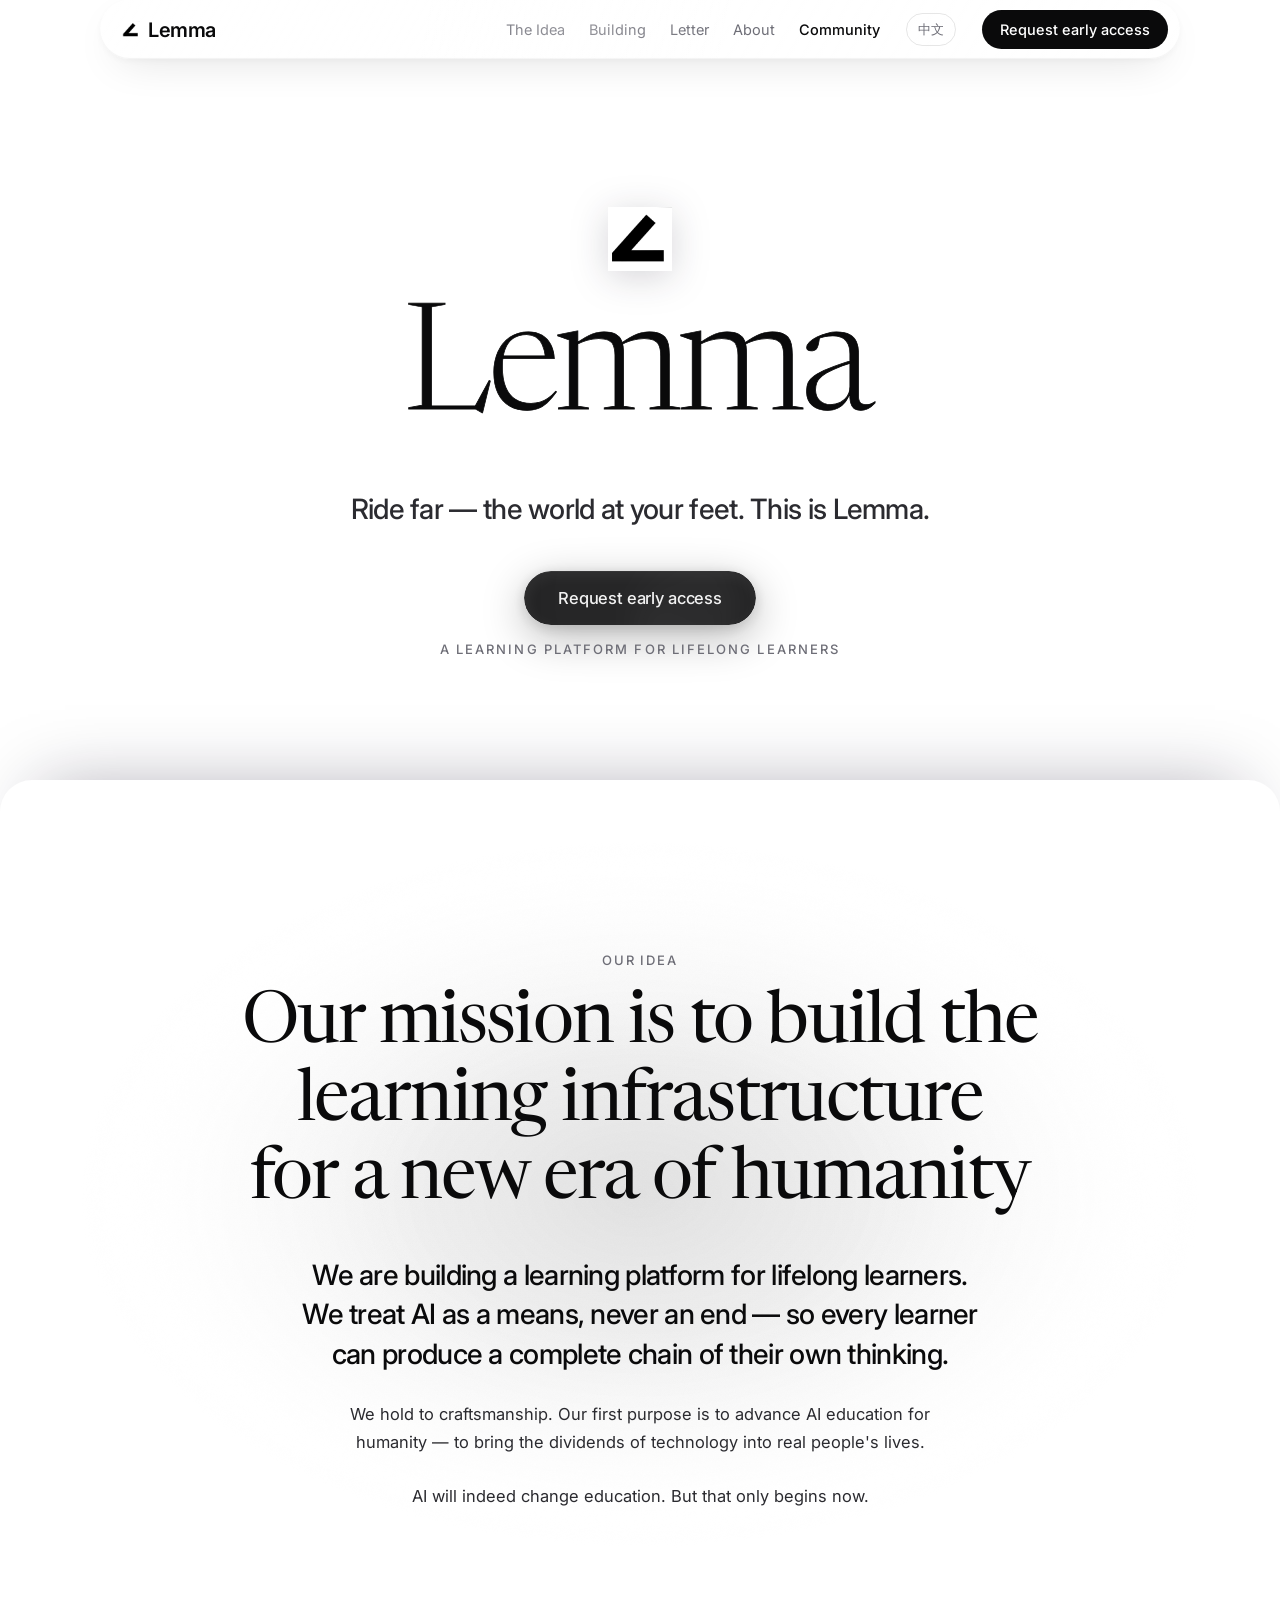
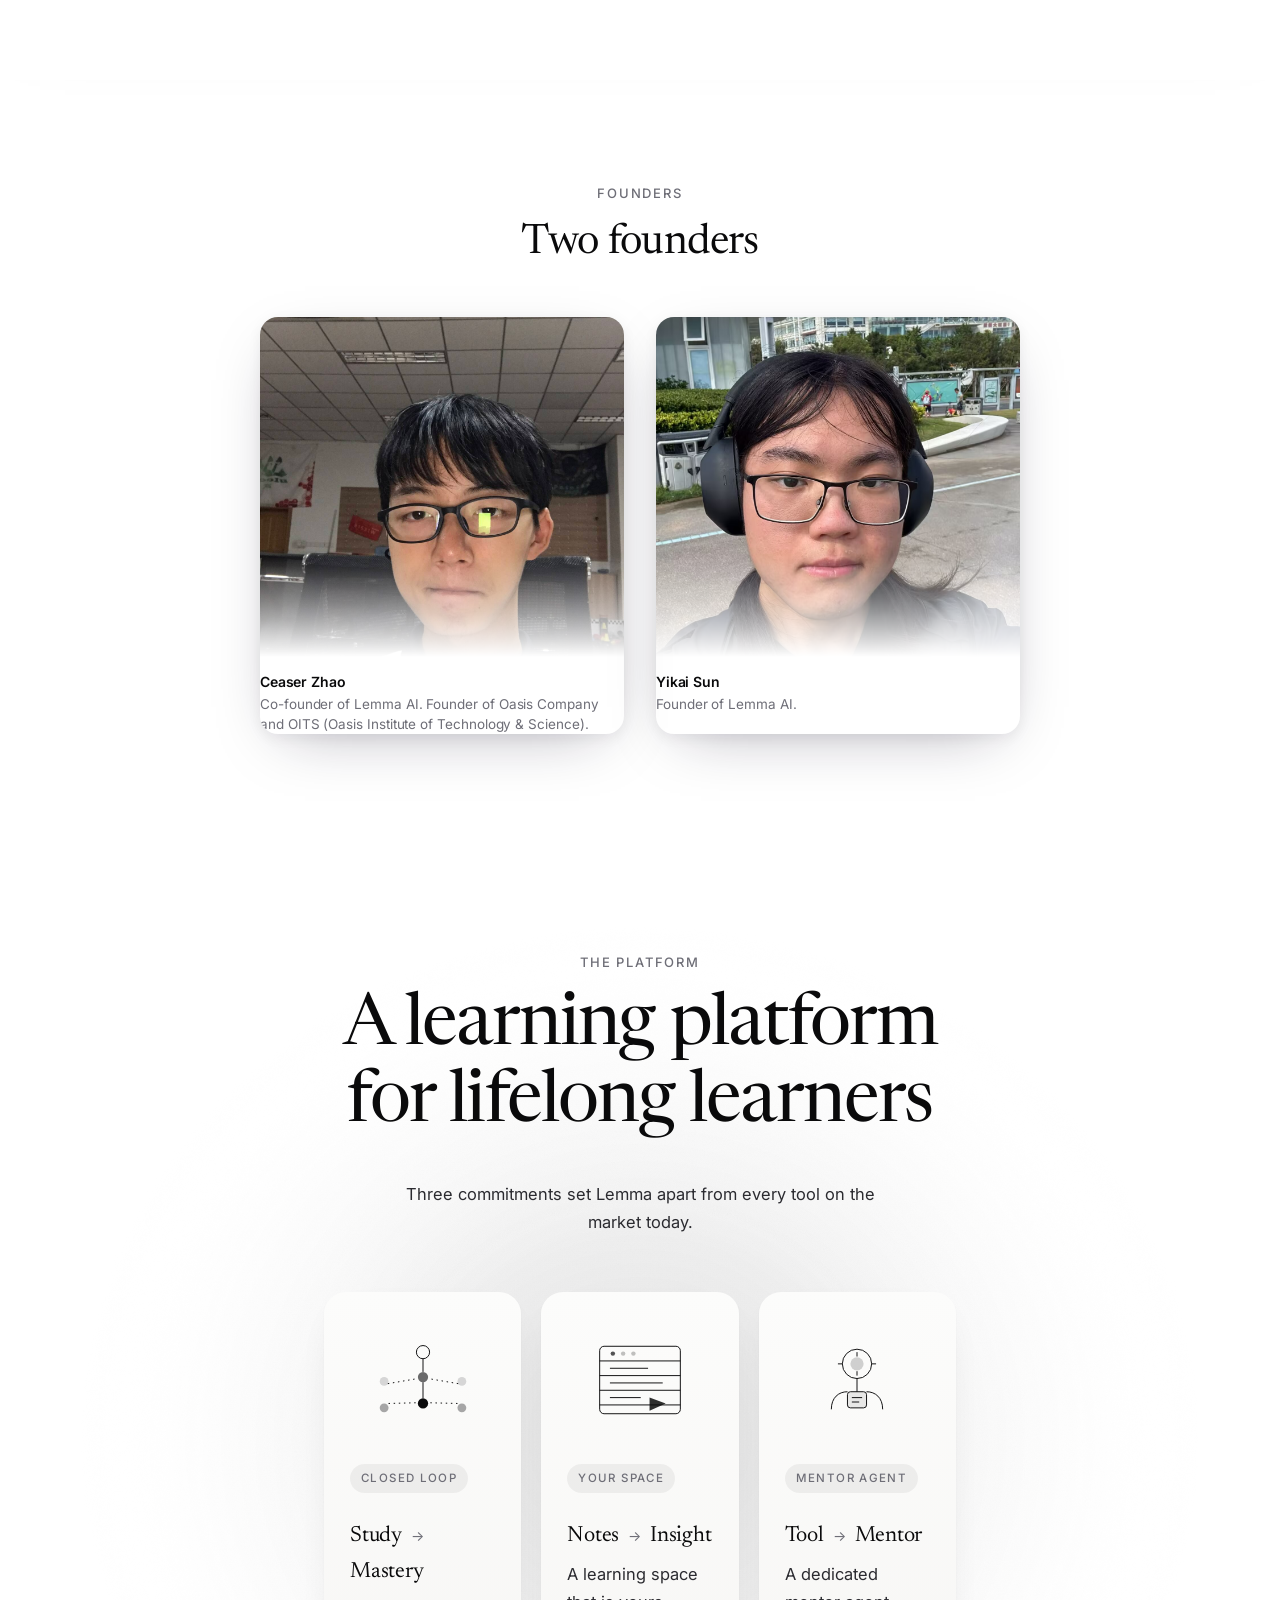
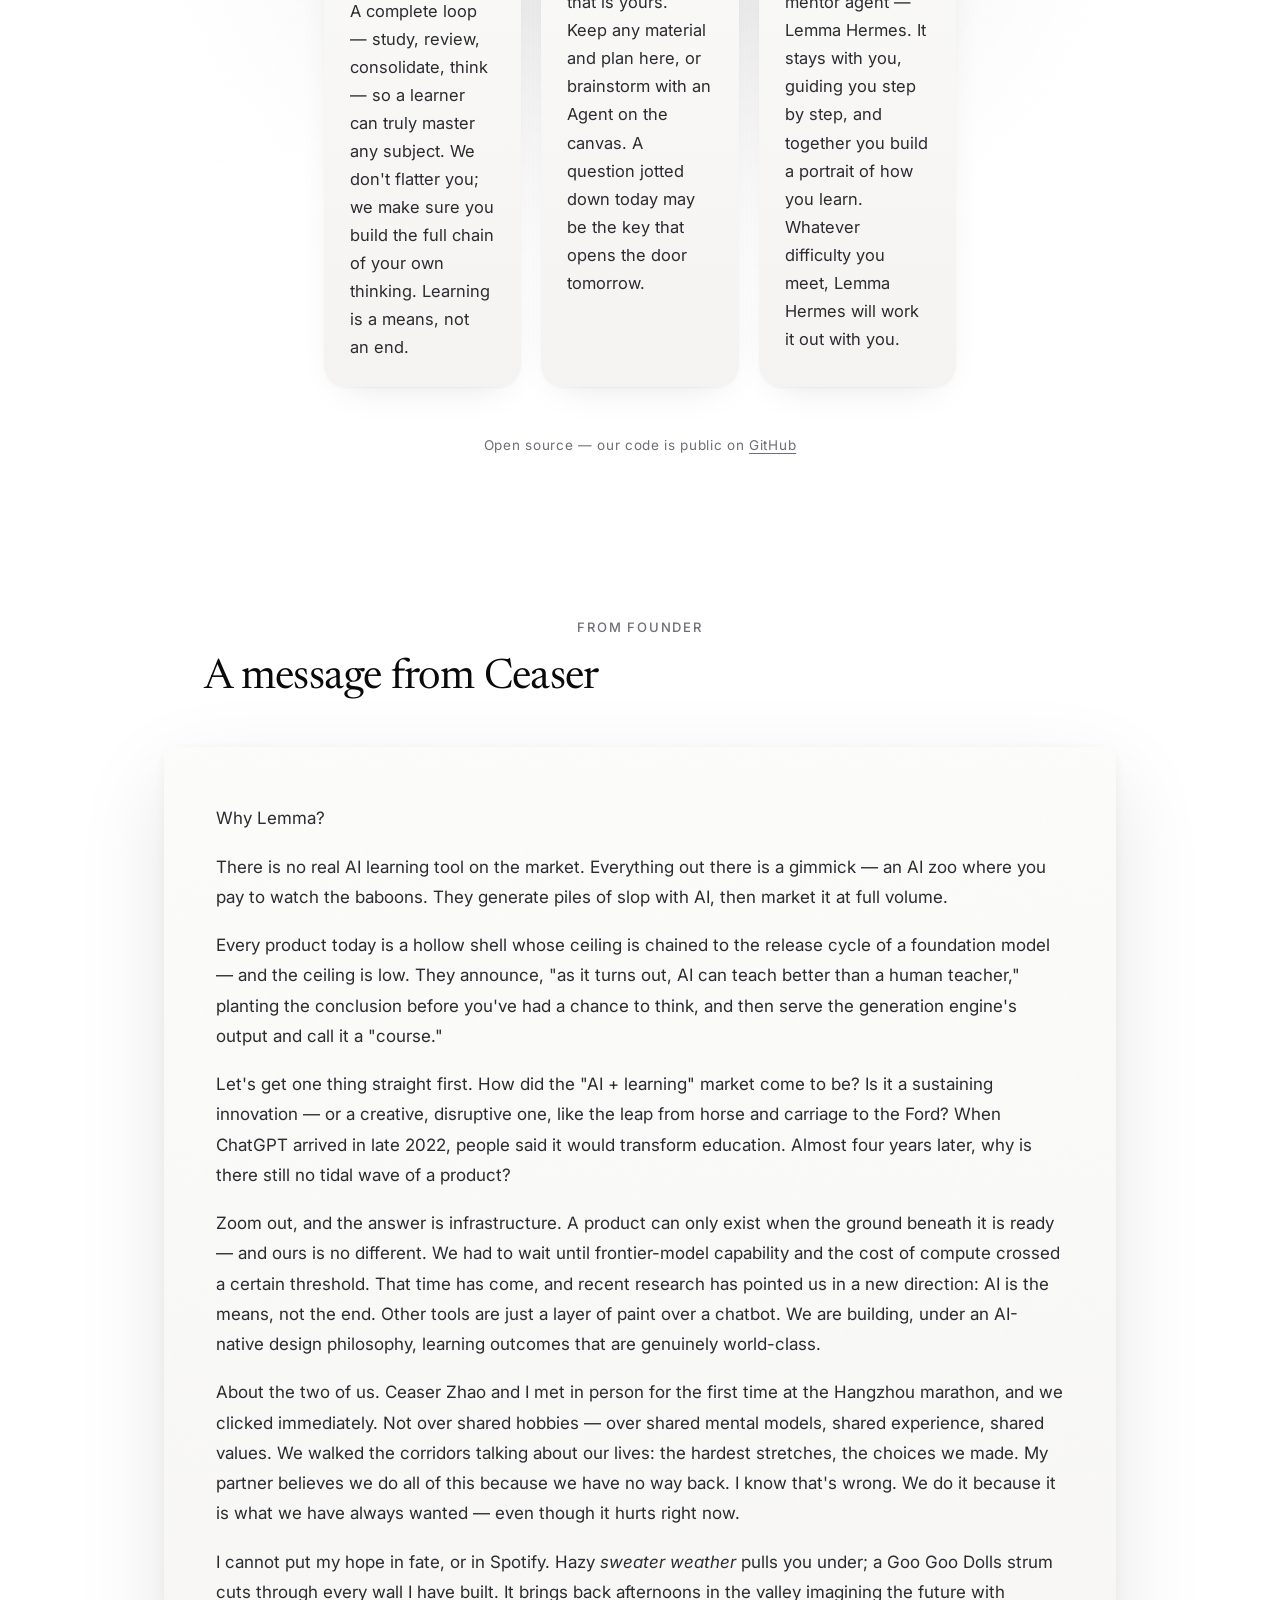
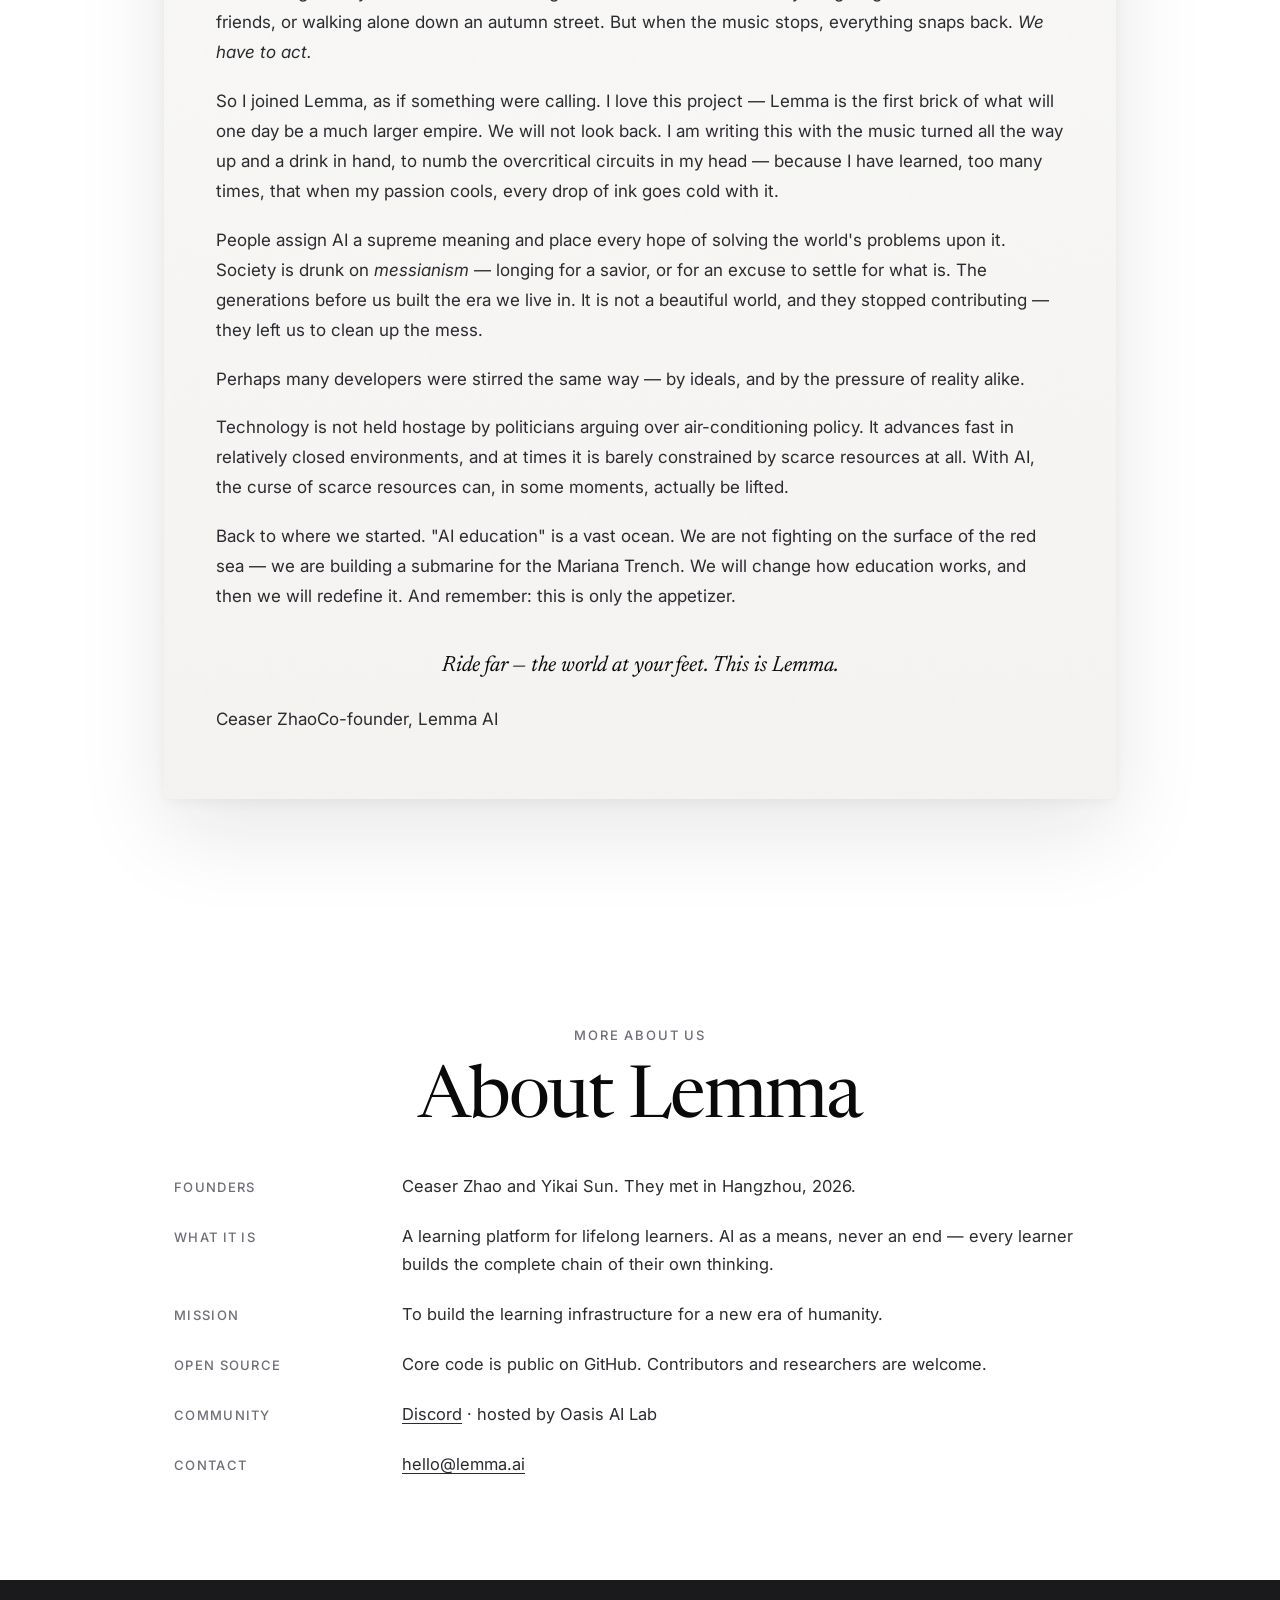
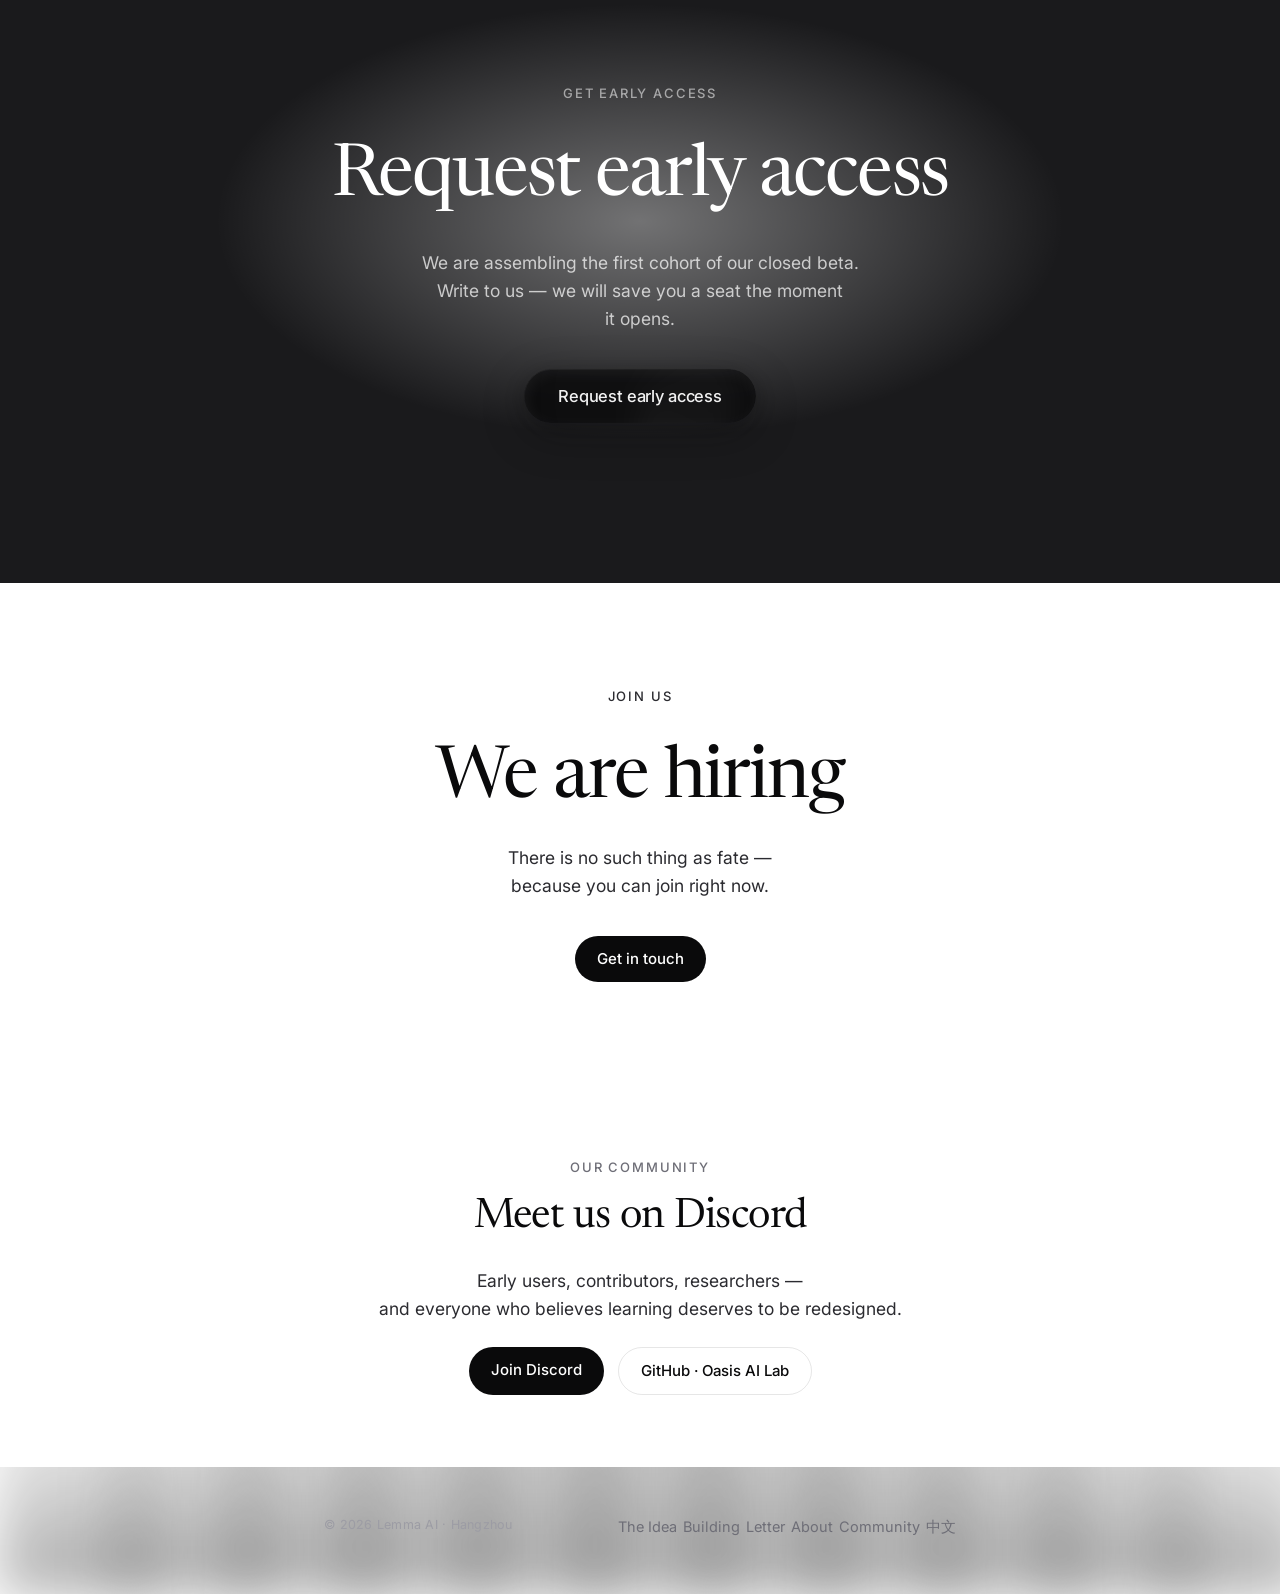
==== commit 2ac3c97e: "Add bilingual landing pages and locale switcher This commit adds an English homepage and a Chinese l" ====
--- a/index.html
+++ b/index.html
@@ -1,40 +1,48 @@
 <!DOCTYPE html>
-<html lang="zh-CN">
+<html lang="en">
 <head>
 <meta charset="UTF-8">
 <meta name="viewport" content="width=device-width, initial-scale=1.0">
-<title>Lemma AI — 面向终生学习者的学习平台</title>
-<meta name="description" content="Lemma AI 是一个面向终生学习者的学习平台。我们把 AI 当作手段而非目的，确保用户自己输出完整的思维链条。">
+<title>Lemma AI — A learning platform for lifelong learners</title>
+<meta name="description" content="Lemma AI is a learning platform for lifelong learners. We treat AI as a means, never an end — so every learner builds the complete chain of their own thinking.">
 <meta name="theme-color" content="#FFFFFF">
-<meta property="og:title" content="Lemma AI — 面向终生学习者的学习平台">
-<meta property="og:description" content="驰骋千里，世界尽在脚下，这里是 Lemma">
-<meta property="og:image" content="/assets/logos/lemma-mark.png">
-<link rel="icon" type="image/png" href="/assets/logos/lemma-mark.png">
+<link rel="canonical" href="https://lemma-ai-projects.github.io/">
+<link rel="alternate" hreflang="en" href="https://lemma-ai-projects.github.io/">
+<link rel="alternate" hreflang="zh-CN" href="https://lemma-ai-projects.github.io/zh/">
+<link rel="alternate" hreflang="x-default" href="https://lemma-ai-projects.github.io/">
+<meta property="og:title" content="Lemma AI — A learning platform for lifelong learners">
+<meta property="og:description" content="Ride far — the world at your feet. This is Lemma.">
+<meta property="og:type" content="website">
+<meta property="og:locale" content="en_US">
+<meta property="og:locale:alternate" content="zh_CN">
+<meta property="og:image" content="https://lemma-ai-projects.github.io/assets/logos/lemma-mark.png">
+<link rel="icon" type="image/png" href="assets/logos/lemma-mark.png">
 <link rel="preconnect" href="https://fonts.googleapis.com">
 <link rel="preconnect" href="https://fonts.gstatic.com" crossorigin>
-<link href="https://fonts.googleapis.com/css2?family=Newsreader:ital,opsz,wght@0,6..72,300;0,6..72,400;0,6..72,500;1,6..72,400&family=Inter:wght@400;500;600&family=JetBrains+Mono:wght@400;500&family=Noto+Serif+SC:wght@400;500&display=swap" rel="stylesheet">
-<link rel="stylesheet" href="/assets/css/lemma-web.css">
+<link href="https://fonts.googleapis.com/css2?family=Newsreader:ital,opsz,wght@0,6..72,300;0,6..72,400;0,6..72,500;1,6..72,400&family=Inter:wght@400;500;600&family=JetBrains+Mono:wght@400;500&display=swap" rel="stylesheet">
+<link rel="stylesheet" href="assets/css/lemma-web.css">
 <script type="application/ld+json">
-{"@context":"https://schema.org","@type":"Organization","name":"Lemma AI","url":"https://lemma-ai-projects.github.io/","logo":"https://lemma-ai-projects.github.io/assets/logos/lemma-mark.png","description":"面向终生学习者的学习平台","foundingDate":"2026","founders":[{"@type":"Person","name":"Ceaser Zhao"},{"@type":"Person","name":"Yikai Sun"}],"address":{"@type":"PostalAddress","addressLocality":"杭州","addressCountry":"CN"},"sameAs":["https://discord.gg/dCyxYCPng","https://github.com/Oasis-AI-Lab"]}
+{"@context":"https://schema.org","@type":"Organization","name":"Lemma AI","url":"https://lemma-ai-projects.github.io/","logo":"https://lemma-ai-projects.github.io/assets/logos/lemma-mark.png","description":"A learning platform for lifelong learners","foundingDate":"2026","founders":[{"@type":"Person","name":"Ceaser Zhao"},{"@type":"Person","name":"Yikai Sun"}],"address":{"@type":"PostalAddress","addressLocality":"Hangzhou","addressCountry":"CN"},"sameAs":["https://discord.gg/dCyxYCPng","https://github.com/Oasis-AI-Lab"]}
 </script>
 </head>
 <body>
 
-<a class="skip" href="#idea">跳到正文</a>
+<a class="skip" href="#idea">Skip to content</a>
 
 <header class="nav">
   <div class="nav__in">
     <a class="brand" href="#top">
-      <img class="brand__mark" src="/assets/logos/lemma-mark.png" alt="Lemma" width="18" height="18">
+      <img class="brand__mark" src="assets/logos/lemma-mark.png" alt="Lemma" width="18" height="18">
       Lemma
     </a>
-    <nav class="nav__links" aria-label="主导航">
+    <nav class="nav__links" aria-label="Main">
       <a href="#idea">The Idea</a>
       <a href="#building">Building</a>
       <a href="#letter">Letter</a>
       <a href="#facts">About</a>
       <a href="#community">Community</a>
-      <a class="nav__cta" href="#waitlist">申请早期访问</a>
+      <a class="lang" href="zh/" hreflang="zh-CN" lang="zh-CN">中文</a>
+      <a class="nav__cta" href="#waitlist">Request early access</a>
     </nav>
   </div>
 </header>
@@ -45,35 +53,36 @@
 
     <section class="hero" id="top">
       <div class="wrap">
-        <img class="hero-mark rise" src="/assets/logos/lemma-mark.png" alt="" aria-hidden="true" width="64" height="64">
+        <img class="hero-mark rise" src="assets/logos/lemma-mark.png" alt="" aria-hidden="true" width="64" height="64">
         <h1 class="wordmark rise" style="animation-delay:.06s">Lemma</h1>
         <p class="oneliner rise" style="animation-delay:.14s">
-          驰骋千里，世界尽在脚下，这里是 Lemma。
+          Ride far — the world at your feet. This is Lemma.
         </p>
         <div class="rise" style="animation-delay:.28s">
           <a class="glassbtn glassbtn--lift" href="#waitlist">
-            <span class="glassbtn__title">申请早期访问</span>
+            <span class="glassbtn__title">Request early access</span>
             <span class="glassbtn__circle" aria-hidden="true"></span>
           </a>
         </div>
-        <p class="hero__attr rise" style="animation-delay:.38s">面向终生学习者的学习平台</p>
+        <p class="hero__attr rise" style="animation-delay:.38s">A learning platform for lifelong learners</p>
       </div>
     </section>
 
     <section class="sr mission isle grain" id="idea">
       <div class="wrap">
         <p class="k">Our Idea</p>
-        <h2>我们的使命是为人类的新纪元搭建学习基础设施</h2>
-        <p class="statement" style="font-family:var(--serif);font-size:clamp(22px,3vw,30px);line-height:1.32;max-width:760px;font-weight:400;letter-spacing:-.015em">
-          我们正在搭建一个面向终生学习者的学习平台。我们将 AI 作为手段而不是目的，
-          确保用户可以自己输出完整的思维链条。
+        <h2>Our mission is to build the learning infrastructure for a new era of humanity</h2>
+        <p class="mission-quote">
+          We are building a learning platform for lifelong learners.
+          We treat AI as a means, never an end — so every learner
+          can produce a complete chain of their own thinking.
         </p>
-        <p style="max-width:640px;margin:24px auto 0;color:var(--text);font-size:var(--fs-text);line-height:1.7">
-          我们秉持匠人精神，第一目的是为人类的 AI 教育发展做贡献，
-          让科技发展的红利真正融入用户的生活。
+        <p style="max-width:640px;margin:26px auto 0;font-size:var(--fs-text);line-height:1.7;color:var(--text)">
+          We hold to craftsmanship. Our first purpose is to advance AI education for humanity —
+          to bring the dividends of technology into real people's lives.
         </p>
-        <p style="max-width:640px;margin:24px auto 0;color:var(--text);font-size:var(--fs-text);line-height:1.7">
-          AI 的确会改变教育，但那是从现在才开始的事情。
+        <p style="max-width:640px;margin:26px auto 0;font-size:var(--fs-text);line-height:1.7;color:var(--text)">
+          AI will indeed change education. But that only begins now.
         </p>
       </div>
     </section>
@@ -83,20 +92,20 @@
   <section class="sr" id="founders" style="padding:var(--pad-act) 0">
     <div class="wrap" style="max-width:880px">
       <p class="k" style="text-align:center">Founders</p>
-      <h2 style="text-align:center">两位创始人</h2>
+      <h2 style="text-align:center">Two founders</h2>
       <div class="founders">
         <figure class="founder-photo">
-          <img src="/assets/founders/founder-studio.jpg" alt="Ceaser Zhao" loading="lazy" decoding="async" width="720" height="960">
+          <img src="assets/founders/founder-studio.jpg" alt="Ceaser Zhao" loading="lazy" decoding="async" width="720" height="960">
           <figcaption>
             <b>Ceaser Zhao</b>
-            Lemma AI 联合创始人。Oasis Company 创始人，OITS（Oasis Institute of Technology Science）创始人。
+            Co-founder of Lemma AI. Founder of Oasis Company and OITS (Oasis Institute of Technology &amp; Science).
           </figcaption>
         </figure>
         <figure class="founder-photo">
-          <img src="/assets/founders/founder-street.jpg" alt="Yikai Sun" loading="lazy" decoding="async" width="720" height="960">
+          <img src="assets/founders/founder-street.jpg" alt="Yikai Sun" loading="lazy" decoding="async" width="720" height="960">
           <figcaption>
             <b>Yikai Sun</b>
-            Lemma AI 创始人。
+            Founder of Lemma AI.
           </figcaption>
         </figure>
       </div>
@@ -106,10 +115,8 @@
   <section class="sr building isle" id="building">
     <div class="wrap">
       <p class="k" style="text-align:center">The Platform</p>
-      <h2 style="text-align:center">面向终生学习者的学习平台</h2>
-      <p class="intro">
-        三件事，构成我们和市面上所有工具的根本区别。
-      </p>
+      <h2 style="text-align:center">A learning platform for lifelong learners</h2>
+      <p class="intro">Three commitments set Lemma apart from every tool on the market today.</p>
 
       <div class="trio">
         <div class="paper tcard">
@@ -131,8 +138,8 @@
             </svg>
           </div>
           <span class="tag">Closed Loop</span>
-          <div class="tflip"><span>学习</span><span class="tarrow">→</span><span>掌握</span></div>
-          <p>学习、复习、巩固、思考——完整的闭环让用户真正掌握任何一个学科。我们不会讨好用户，而是让用户自己输出完整的思维链条。学习是手段，不是目的。</p>
+          <div class="tflip"><span>Study</span><span class="tarrow">→</span><span>Mastery</span></div>
+          <p>A complete loop — study, review, consolidate, think — so a learner can truly master any subject. We don't flatter you; we make sure you build the full chain of your own thinking. Learning is a means, not an end.</p>
         </div>
 
         <div class="paper tcard">
@@ -153,8 +160,8 @@
             </svg>
           </div>
           <span class="tag">Your Space</span>
-          <div class="tflip"><span>资料</span><span class="tarrow">→</span><span>洞察</span></div>
-          <p>属于用户的学习空间。您可以把任何资料和计划存在这里，或是在画板上与 Agent 头脑风暴。随手写下的问题、笔记，都可能成为日后打开芝麻之门的钥匙。</p>
+          <div class="tflip"><span>Notes</span><span class="tarrow">→</span><span>Insight</span></div>
+          <p>A learning space that is yours. Keep any material and plan here, or brainstorm with an Agent on the canvas. A question jotted down today may be the key that opens the door tomorrow.</p>
         </div>
 
         <div class="paper tcard">
@@ -168,17 +175,17 @@
               <line x1="68" y1="84" x2="82" y2="84"/>
               <line x1="68" y1="90" x2="78" y2="90"/>
               <path d="M40 100 C 40 84, 50 76, 62 76"/>
-              <path d="M110 100 C 110 84, 100 76, 88 76" />
+              <path d="M110 100 C 110 84, 100 76, 88 76"/>
             </svg>
           </div>
           <span class="tag">Mentor Agent</span>
-          <div class="tflip"><span>工具</span><span class="tarrow">→</span><span>导师</span></div>
-          <p>专属的导师型 Agent — Lemma Hermes。一直陪伴您，逐步引导您，让您和 Agent 共同完成对您自己的画像描述。遇到任何困难，Lemma Hermes 都会和您一起解决。</p>
+          <div class="tflip"><span>Tool</span><span class="tarrow">→</span><span>Mentor</span></div>
+          <p>A dedicated mentor agent — Lemma Hermes. It stays with you, guiding you step by step, and together you build a portrait of how you learn. Whatever difficulty you meet, Lemma Hermes will work it out with you.</p>
         </div>
       </div>
 
       <p style="text-align:center;margin:48px auto 0;font-size:13.5px;color:var(--mut);letter-spacing:.05em">
-        声明：代码已在 GitHub 上开源
+        Open source — our code is public on <a href="https://github.com/Oasis-AI-Lab" target="_blank" rel="noopener" style="text-decoration:underline;text-underline-offset:3px">GitHub</a>
       </p>
     </div>
   </section>
@@ -190,29 +197,29 @@
       <div class="sheet">
         <p class="lede">Why Lemma?</p>
 
-        <p>市面上没有一款真正的 AI 学习工具，目前所有的工具都只是充满噱头的 AI 动物园狒狒观赏模拟器。他们用 AI 生成一堆 slop，再大张旗鼓地吹嘘。</p>
-
-        <p>现在的所有产品都是将能力上限绑定到底层模型开发周期，且上限极低的空壳子。他们宣称"事实证明，AI 能比人类老师教的更好"，企图用这个暗示让用户进行先入为主的判断，然后再用 AI 的生成能力生成他们所谓的"课程"。</p>
-
-        <p>我们需要先搞明白一件事——"AI + 学习"这个市场是如何出现的？它是一个延续性创新，还是一个类似从马车到福特汽车的开创式和破坏性的创新？事实上，当 2022 年末 ChatGPT 问世时，就有人觉得这个东西会改变整个教育行业。那为什么过了将近四年，依然没有一个海啸式的产品呢？</p>
-
-        <p>我们把视角拉回以前：一个产品的诞生需要基础设施的支撑，现在也一样。我们需要等待基础模型的能力和算力的成本到达一定的阈值。而现在，相关的研究已经为我们找到了新方向：AI 只是手段，不是目的。别的 AI 学习工具只是套了一层皮，而我们是要真正在 AI-native 设计哲学的赋能下，让 Lemma 的学习效果做到世界一流。</p>
-
-        <p>关于创始团队的两个人：我们（Ceaser Zhao 和 Yikai Sun）在杭州的马拉松第一次线下见面，我们很快就熟了，因为我们有非常多的共同点——并非单纯的兴趣爱好，而是心智模型、个人经历以及价值观。我们在回廊上谈论我们的人生故事，最艰难的阶段，以及做过的选择。我的合伙人觉得我们做这些事是因为没有退路，但我很清楚：这是错误的。我们之所以做这些，是因为这本就是我们一直的渴望，即使我们现在都痛苦不已。</p>
-
-        <p>我无法把希望寄托在命运和 Spotify 上。朦胧的 sweater weather 让人沉沦，Goo Goo Dolls 的扫弦每次都会穿过心里最深的防线。你会想起和朋友在山谷中畅想未来的美好往事，或是一个人走在金秋的街上——但当音乐停止，一切都会倒退回去。<em>我们必须行动。</em></p>
-
-        <p>于是我加入了 Lemma，仿佛是命运在召唤。这个项目我是如此喜欢，Lemma 就好像是日后庞大帝国的第一块砖。我们会一无反顾。当写这篇文章时，我把音乐声开到了最大，还喝了一点酒，以此来麻痹我那挑刺的神经回路——因为我曾经无数次体会到，当我的热情消散时，笔尖所有的激情都会烟消云散。</p>
-
-        <p>人们赋予 AI 至高无上的意义，将各种问题的解决都寄托于它。整个社会弥漫着<em>弥赛亚主义</em>——人们渴望一个救世主，或是为当下的妥协寻找借口。上上一代人铸造了我们所处的时代，这是一个并不美好的世界，他们也没有继续做贡献，而是在上面撒尿，让我们处理这个烂摊子。</p>
-
-        <p>或许很多开发者就是被这么鼓动起来的，既是为了理想，也是为了现实压力。</p>
-
-        <p>科技不会被那些还在为空调政策而争吵的政客所影响，它可以在一个相对封闭的环境中快速推进，甚至有时不会受到资源太少的限制。AI 的到来，使得资源的诅咒在某些时候真的可以实现。</p>
-
-        <p>回到最开始的话题——总的来说，"AI 教育"是一片广袤的海洋，我们不在红海的海面上厮杀，而是制造潜水艇进入马里亚纳海沟。我们会改变未来的教育方式，接着我们会重新定义它。更别忘了，这只是开胃菜。</p>
-
-        <p style="margin-top:36px;font-family:var(--serif);font-size:22px;font-style:italic;color:var(--ink);text-align:center">驰骋千里，世界尽在脚下，这里是 Lemma。</p>
+        <p>There is no real AI learning tool on the market. Everything out there is a gimmick — an AI zoo where you pay to watch the baboons. They generate piles of slop with AI, then market it at full volume.</p>
+
+        <p>Every product today is a hollow shell whose ceiling is chained to the release cycle of a foundation model — and the ceiling is low. They announce, "as it turns out, AI can teach better than a human teacher," planting the conclusion before you've had a chance to think, and then serve the generation engine's output and call it a "course."</p>
+
+        <p>Let's get one thing straight first. How did the "AI + learning" market come to be? Is it a sustaining innovation — or a creative, disruptive one, like the leap from horse and carriage to the Ford? When ChatGPT arrived in late 2022, people said it would transform education. Almost four years later, why is there still no tidal wave of a product?</p>
+
+        <p>Zoom out, and the answer is infrastructure. A product can only exist when the ground beneath it is ready — and ours is no different. We had to wait until frontier-model capability and the cost of compute crossed a certain threshold. That time has come, and recent research has pointed us in a new direction: AI is the means, not the end. Other tools are just a layer of paint over a chatbot. We are building, under an AI-native design philosophy, learning outcomes that are genuinely world-class.</p>
+
+        <p>About the two of us. Ceaser Zhao and I met in person for the first time at the Hangzhou marathon, and we clicked immediately. Not over shared hobbies — over shared mental models, shared experience, shared values. We walked the corridors talking about our lives: the hardest stretches, the choices we made. My partner believes we do all of this because we have no way back. I know that's wrong. We do it because it is what we have always wanted — even though it hurts right now.</p>
+
+        <p>I cannot put my hope in fate, or in Spotify. Hazy <em>sweater weather</em> pulls you under; a Goo Goo Dolls strum cuts through every wall I have built. It brings back afternoons in the valley imagining the future with friends, or walking alone down an autumn street. But when the music stops, everything snaps back. <em>We have to act.</em></p>
+
+        <p>So I joined Lemma, as if something were calling. I love this project — Lemma is the first brick of what will one day be a much larger empire. We will not look back. I am writing this with the music turned all the way up and a drink in hand, to numb the overcritical circuits in my head — because I have learned, too many times, that when my passion cools, every drop of ink goes cold with it.</p>
+
+        <p>People assign AI a supreme meaning and place every hope of solving the world's problems upon it. Society is drunk on <em>messianism</em> — longing for a savior, or for an excuse to settle for what is. The generations before us built the era we live in. It is not a beautiful world, and they stopped contributing — they left us to clean up the mess.</p>
+
+        <p>Perhaps many developers were stirred the same way — by ideals, and by the pressure of reality alike.</p>
+
+        <p>Technology is not held hostage by politicians arguing over air-conditioning policy. It advances fast in relatively closed environments, and at times it is barely constrained by scarce resources at all. With AI, the curse of scarce resources can, in some moments, actually be lifted.</p>
+
+        <p>Back to where we started. "AI education" is a vast ocean. We are not fighting on the surface of the red sea — we are building a submarine for the Mariana Trench. We will change how education works, and then we will redefine it. And remember: this is only the appetizer.</p>
+
+        <p style="margin-top:36px;font-family:var(--serif);font-size:22px;font-style:italic;color:var(--ink);text-align:center">Ride far — the world at your feet. This is Lemma.</p>
 
         <p class="sig">Ceaser Zhao<span>Co-founder, Lemma AI</span></p>
       </div>
@@ -222,27 +229,27 @@
   <section class="sr facts" id="facts">
     <div class="wrap" style="max-width:var(--max-wide)">
       <p class="k" style="text-align:center">More About Us</p>
-      <h2 style="text-align:center">关于 Lemma</h2>
+      <h2 style="text-align:center">About Lemma</h2>
       <dl>
         <div class="row">
           <dt>Founders</dt>
-          <dd>Ceaser Zhao、Yikai Sun。2026 年于杭州相识。</dd>
+          <dd>Ceaser Zhao and Yikai Sun. They met in Hangzhou, 2026.</dd>
         </div>
         <div class="row">
           <dt>What it is</dt>
-          <dd>面向终生学习者的学习平台。我们将 AI 作为手段而非目的，让用户自己输出完整的思维链条。</dd>
+          <dd>A learning platform for lifelong learners. AI as a means, never an end — every learner builds the complete chain of their own thinking.</dd>
         </div>
         <div class="row">
           <dt>Mission</dt>
-          <dd>为人类的新纪元搭建学习基础设施。</dd>
+          <dd>To build the learning infrastructure for a new era of humanity.</dd>
         </div>
         <div class="row">
           <dt>Open Source</dt>
-          <dd>核心代码已在 GitHub 开源，欢迎开发者、研究者参与共建。</dd>
+          <dd>Core code is public on GitHub. Contributors and researchers are welcome.</dd>
         </div>
         <div class="row">
           <dt>Community</dt>
-          <dd><a href="https://discord.gg/dCyxYCPng" target="_blank" rel="noopener">Discord 社群</a> · 由 Oasis AI Lab 托管</dd>
+          <dd><a href="https://discord.gg/dCyxYCPng" target="_blank" rel="noopener">Discord</a> · hosted by Oasis AI Lab</dd>
         </div>
         <div class="row">
           <dt>Contact</dt>
@@ -255,10 +262,10 @@
   <section class="sr waitlist slab" id="waitlist" style="padding:var(--pad-act) 0 160px">
     <div class="wrap" style="text-align:center">
       <p class="k">Get Early Access</p>
-      <h2>申请早期访问</h2>
-      <p>我们正在筹备首批内测席位。<br>把你的邮箱留给我们——内测开启时第一时间通知你。</p>
+      <h2>Request early access</h2>
+      <p>We are assembling the first cohort of our closed beta.<br>Write to us — we will save you a seat the moment it opens.</p>
       <a class="glassbtn glassbtn--lift" href="mailto:hello@lemma.ai?subject=Lemma%20Early%20Access">
-        <span class="glassbtn__title">申请早期访问</span>
+        <span class="glassbtn__title">Request early access</span>
         <span class="glassbtn__circle" aria-hidden="true"></span>
       </a>
     </div>
@@ -267,19 +274,19 @@
   <section class="sr hiring" id="hiring" style="padding:var(--pad-act) 0">
     <div class="wrap" style="text-align:center">
       <p class="k">Join Us</p>
-      <h2>You are hiring</h2>
-      <p>没有命中注定这一说——<br>因为你现在就可以加入。</p>
-      <a class="pill" href="mailto:hello@lemma.ai?subject=Lemma%20Hiring">了解角色</a>
+      <h2>We are hiring</h2>
+      <p>There is no such thing as fate —<br>because you can join right now.</p>
+      <a class="pill" href="mailto:hello@lemma.ai?subject=Lemma%20Hiring">Get in touch</a>
     </div>
   </section>
 
   <section class="sr community" id="community">
     <div class="wrap" style="text-align:center;max-width:760px">
       <p class="k">Our Community</p>
-      <h2>和我们在 Discord 见</h2>
-      <p>这里有早期用户、贡献者、研究者——<br>以及所有相信「学习可以重新被设计」的人。</p>
+      <h2>Meet us on Discord</h2>
+      <p>Early users, contributors, researchers —<br>and everyone who believes learning deserves to be redesigned.</p>
       <div class="links">
-        <a class="pill" href="https://discord.gg/dCyxYCPng" target="_blank" rel="noopener">加入 Discord</a>
+        <a class="pill" href="https://discord.gg/dCyxYCPng" target="_blank" rel="noopener">Join Discord</a>
         <a class="pill pill--ghost" href="https://github.com/Oasis-AI-Lab" target="_blank" rel="noopener">GitHub · Oasis AI Lab</a>
       </div>
     </div>
@@ -315,17 +322,18 @@
     </svg>
   </div>
   <div class="wrap">
-    <p class="legal">© 2026 Lemma AI · 杭州</p>
+    <p class="legal">© 2026 Lemma AI · Hangzhou</p>
     <nav style="display:flex;gap:6px;flex-wrap:wrap">
       <a href="#idea">The Idea</a>
       <a href="#building">Building</a>
       <a href="#letter">Letter</a>
       <a href="#facts">About</a>
       <a href="#community">Community</a>
+      <a href="zh/" lang="zh-CN">中文</a>
     </nav>
   </div>
 </footer>
 
-<script src="/assets/js/lemma-web.js" defer></script>
+<script src="assets/js/lemma-web.js" defer></script>
 </body>
 </html>
--- a/assets/css/lemma-web.css
+++ b/assets/css/lemma-web.css
@@ -130,9 +130,12 @@
 .brand__mark{width:18px;height:18px;display:inline-block}
 .nav__links{display:flex;gap:24px;margin-left:auto;align-items:center}
 .nav__links a{font-size:14.5px;color:var(--mut);text-decoration:none;transition:color 150ms ease}
-.nav__links a:not(.nav__cta){padding:14px 4px;margin:-14px -4px}
+.nav__links a:not(.nav__cta):not(.lang){padding:14px 4px;margin:-14px -4px}
 .nav__links a:hover{color:var(--ink)}
 .nav__links a.is-active{color:var(--ink);font-weight:500}
+.nav__links .lang{border:1px solid var(--hair);border-radius:var(--r-pill);padding:5px 11px;font-size:13px;color:var(--mut);font-weight:500;margin:0 2px;transition:color 150ms ease,border-color 150ms ease,background 150ms ease}
+.nav__links .lang:hover{color:var(--ink);border-color:var(--ink);background:rgba(10,10,11,.03)}
+@media(max-width:900px){.nav__links .lang{display:inline-block !important}}
 .nav__cta{
   background:var(--ink);color:#fff !important;padding:8px 18px;border-radius:var(--r-pill);
   font-weight:500;white-space:nowrap;transition:transform 160ms var(--ease),opacity 150ms ease;
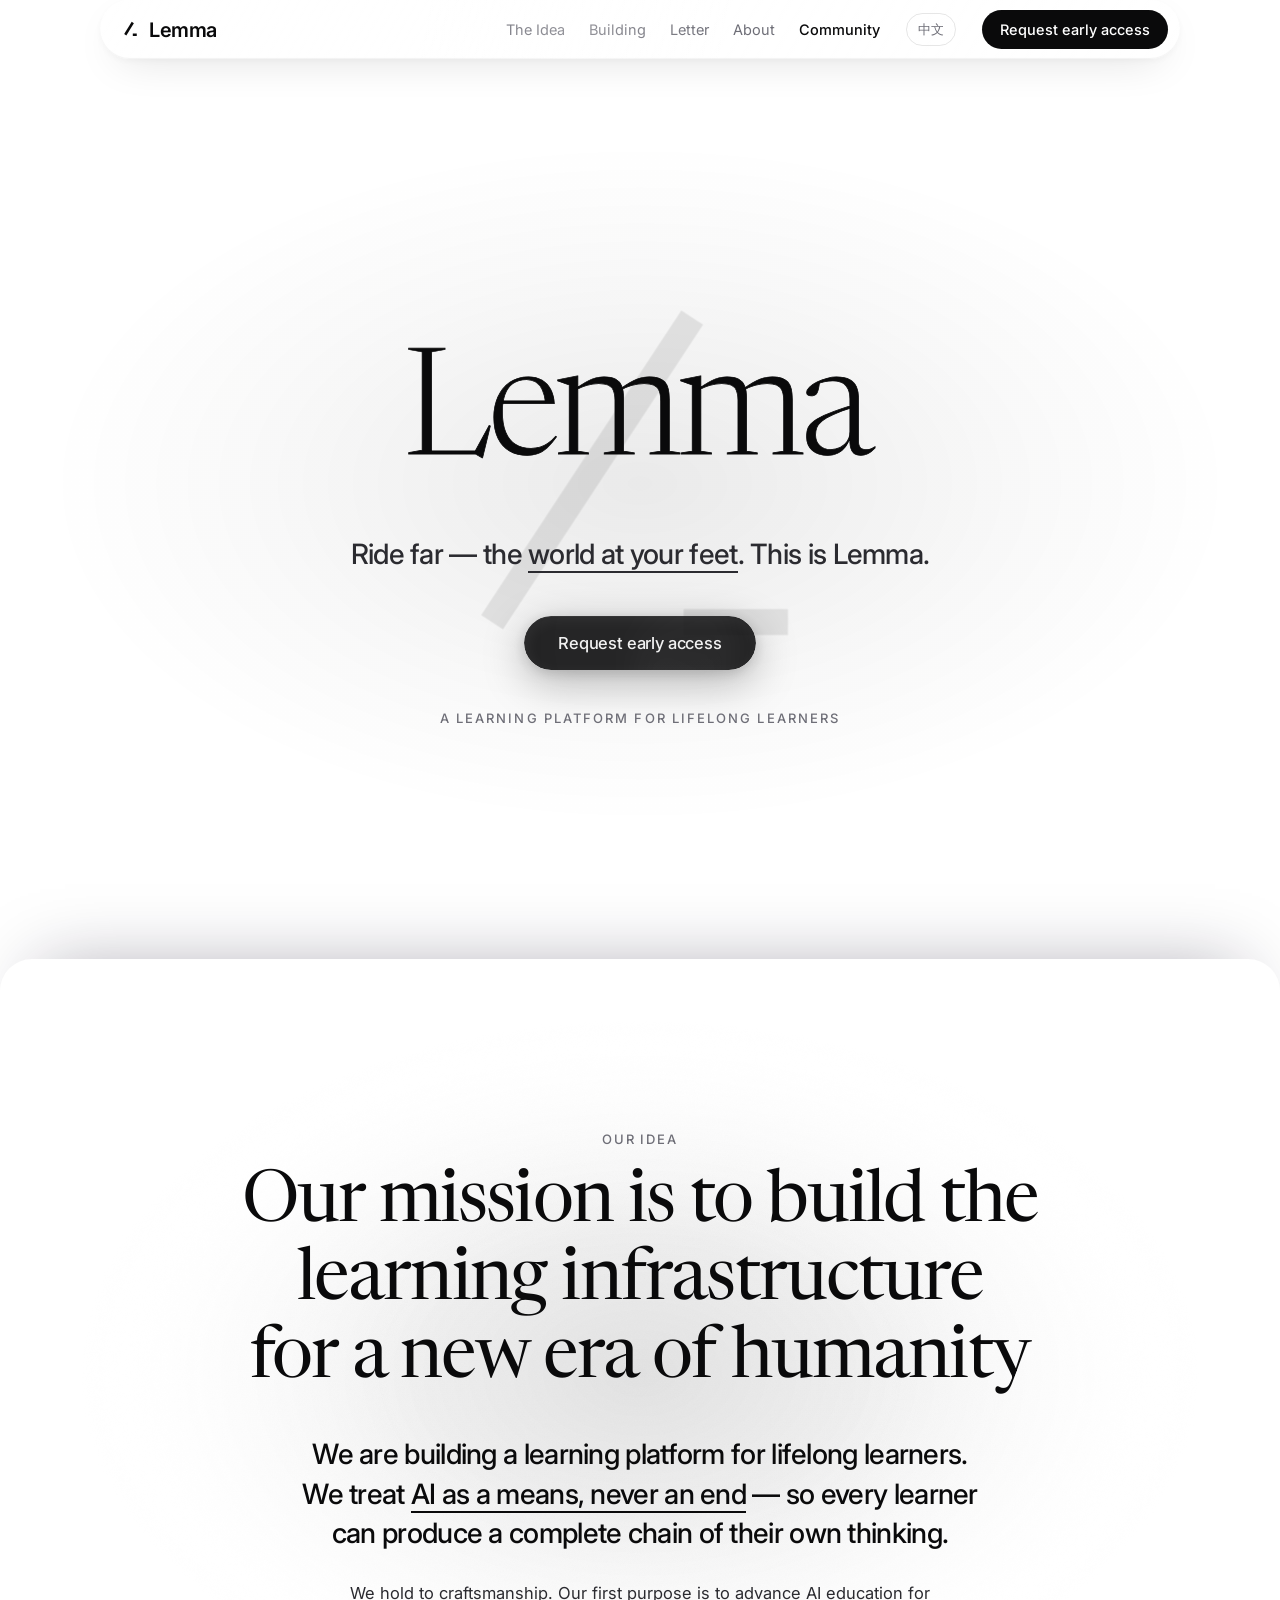
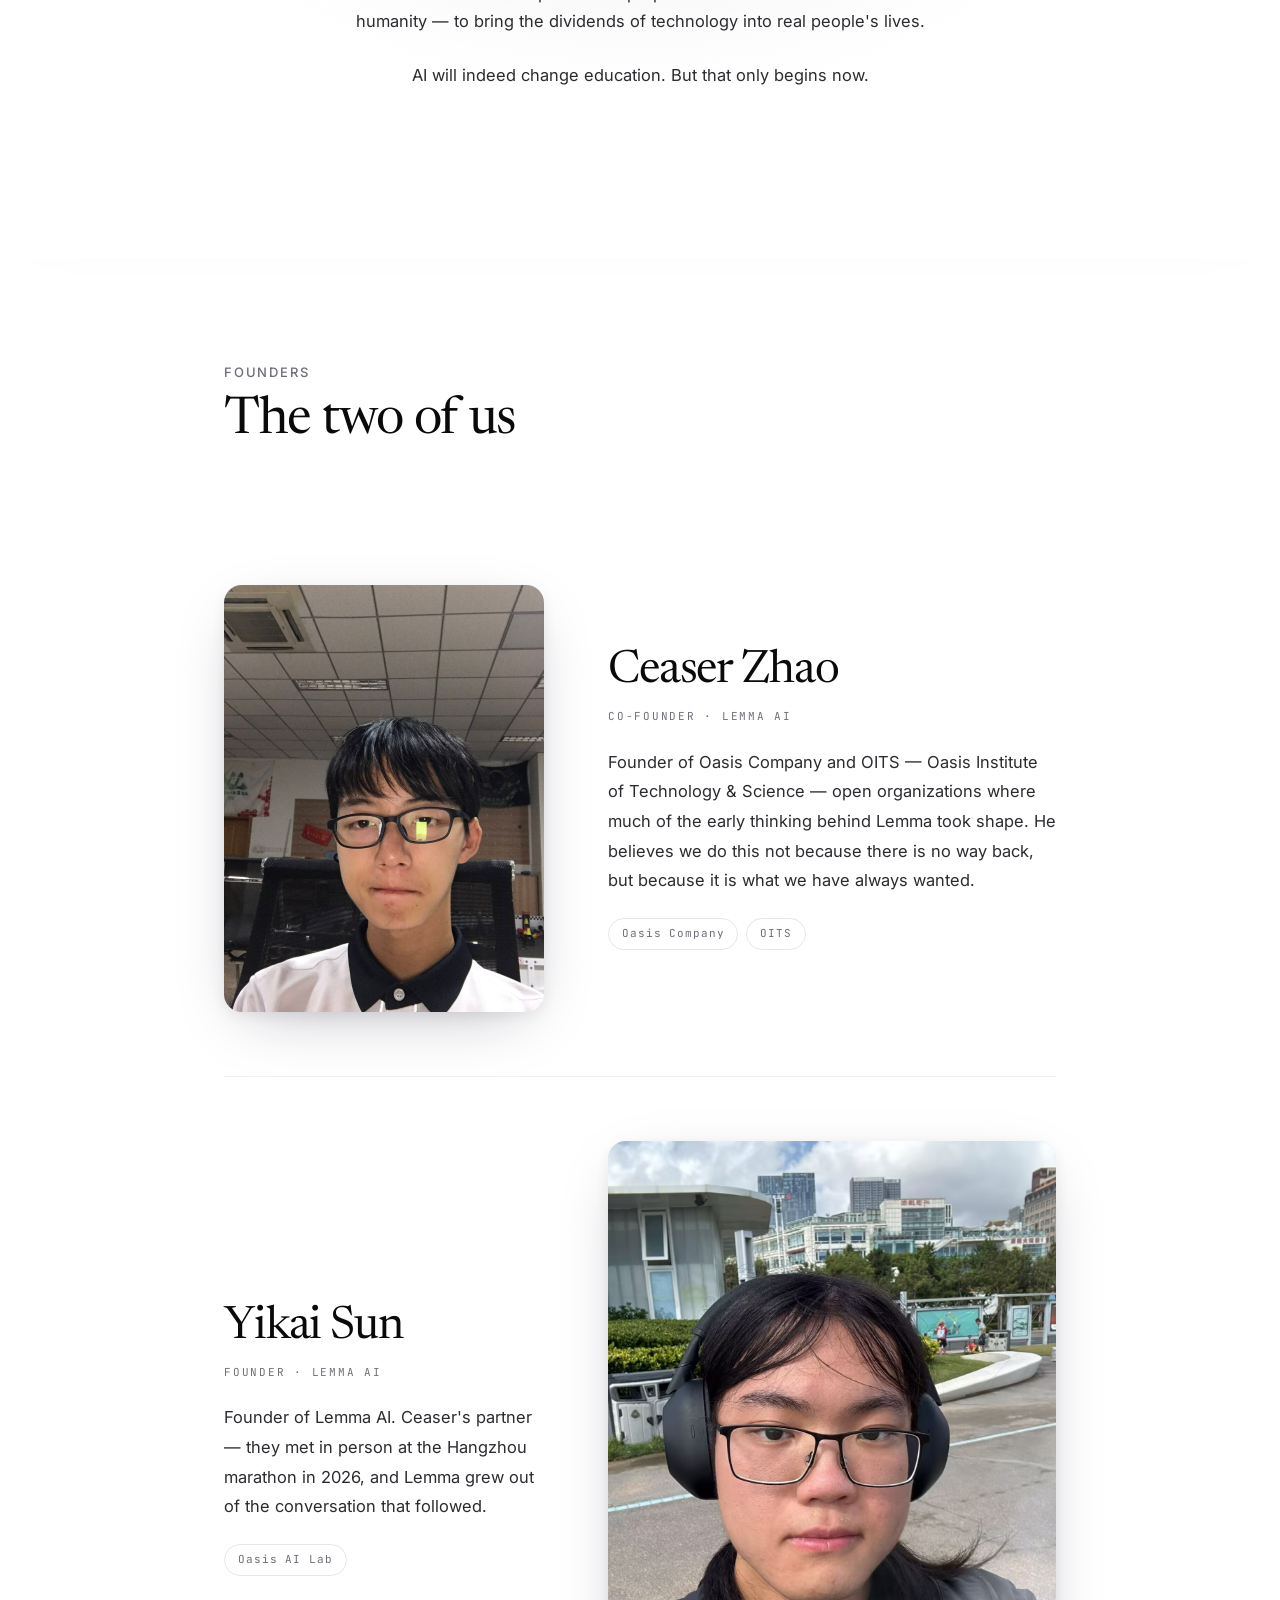
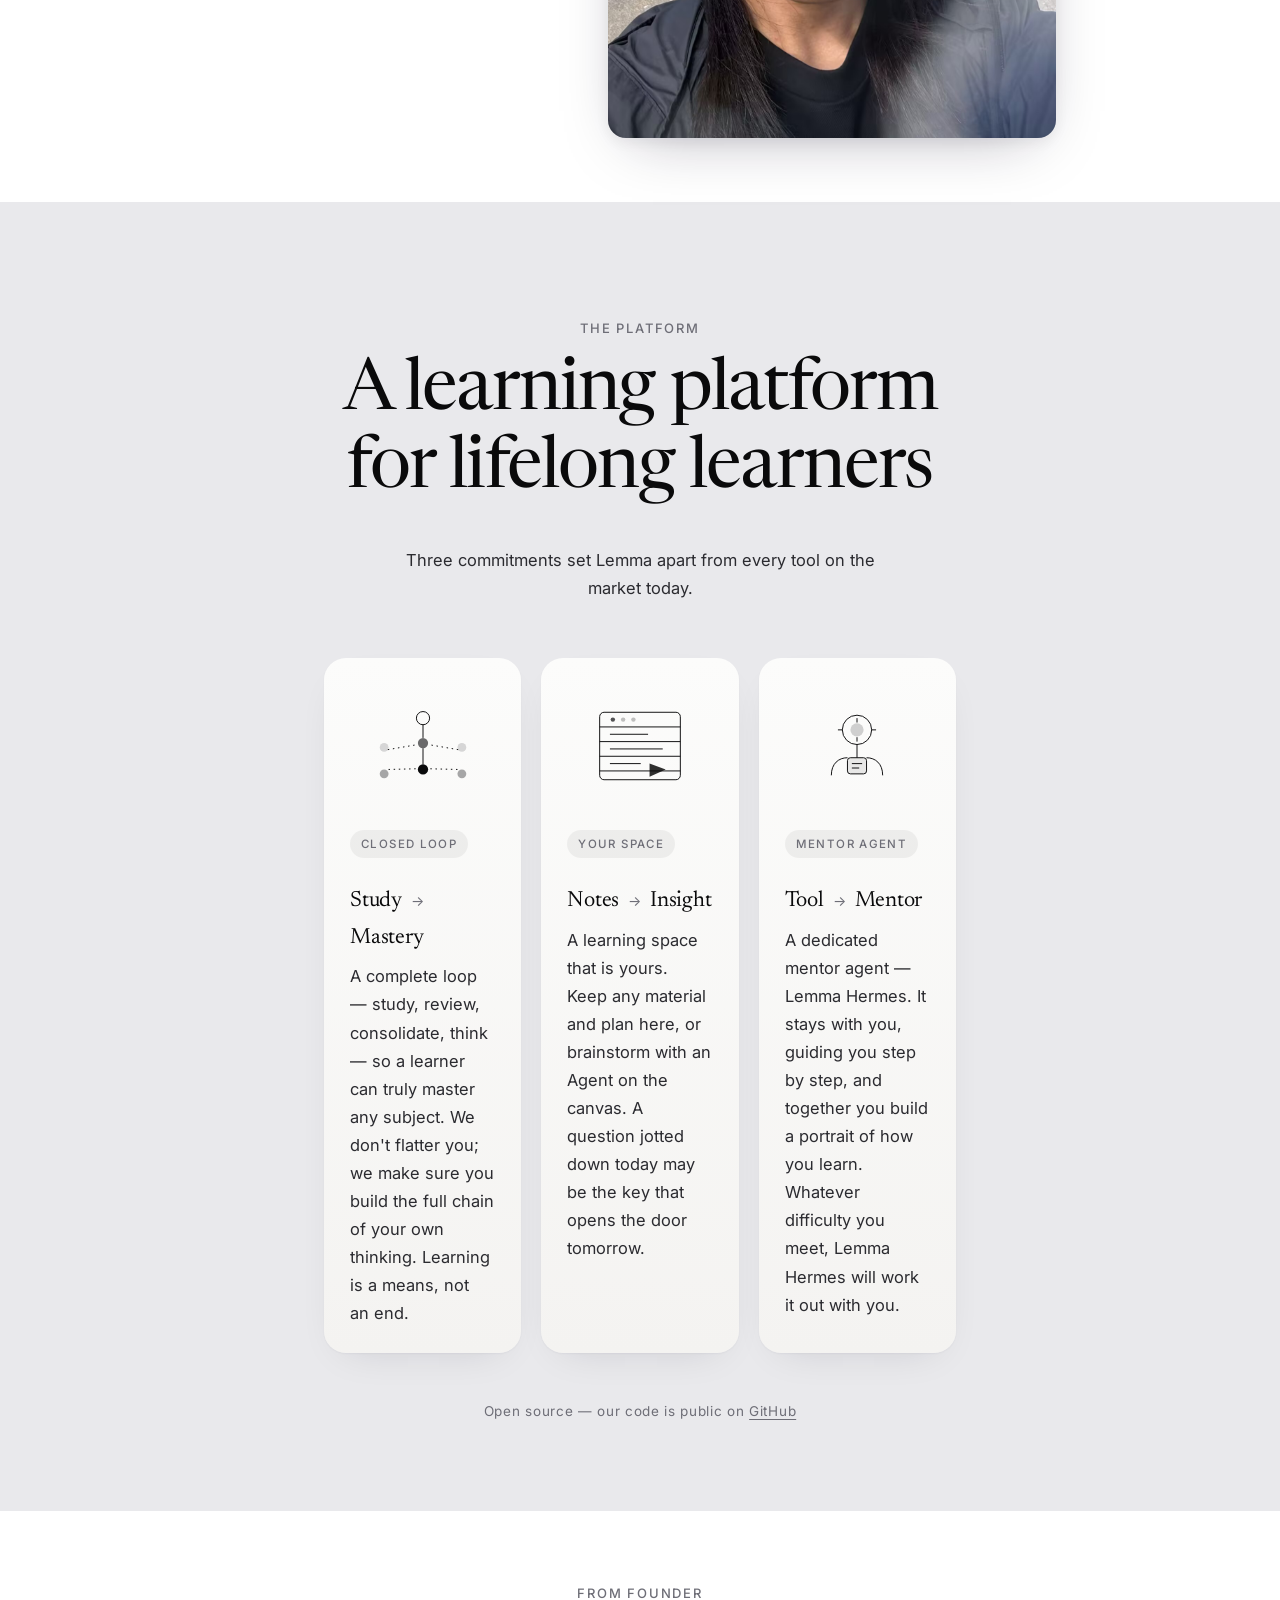
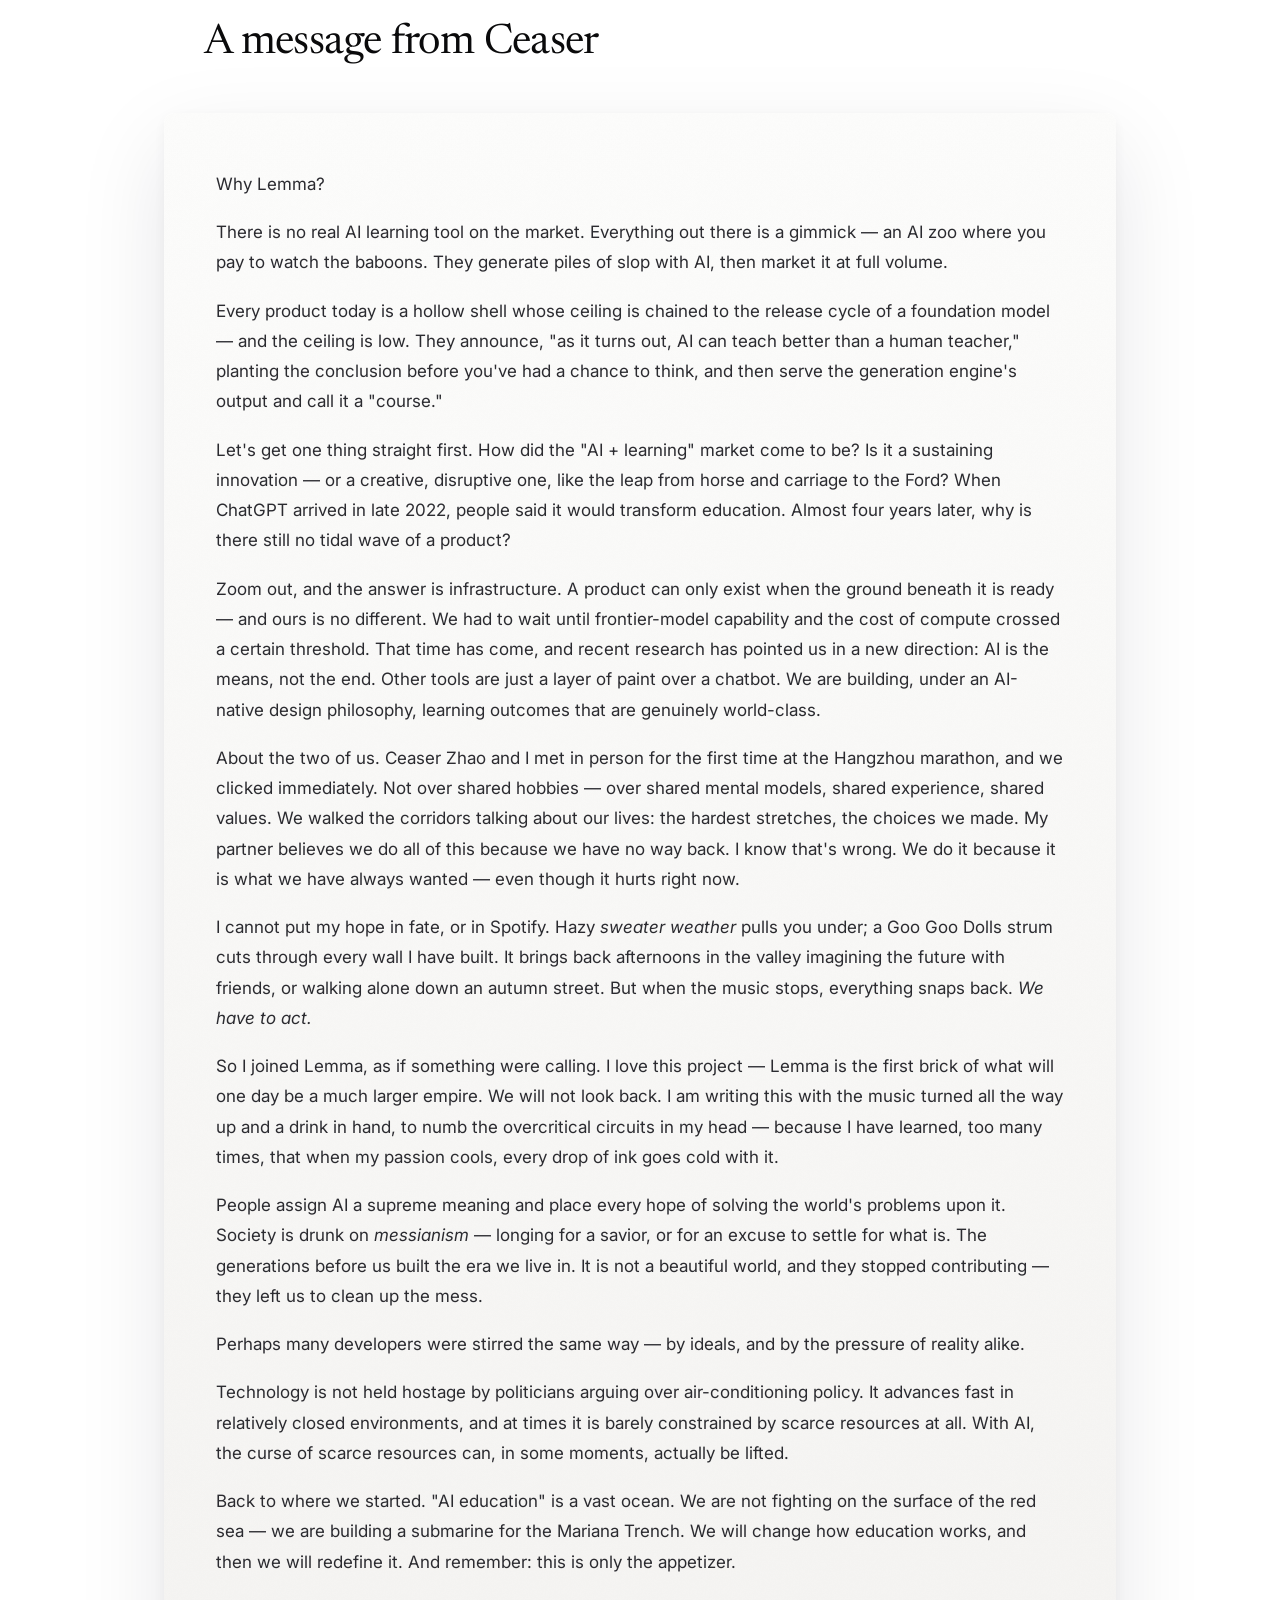
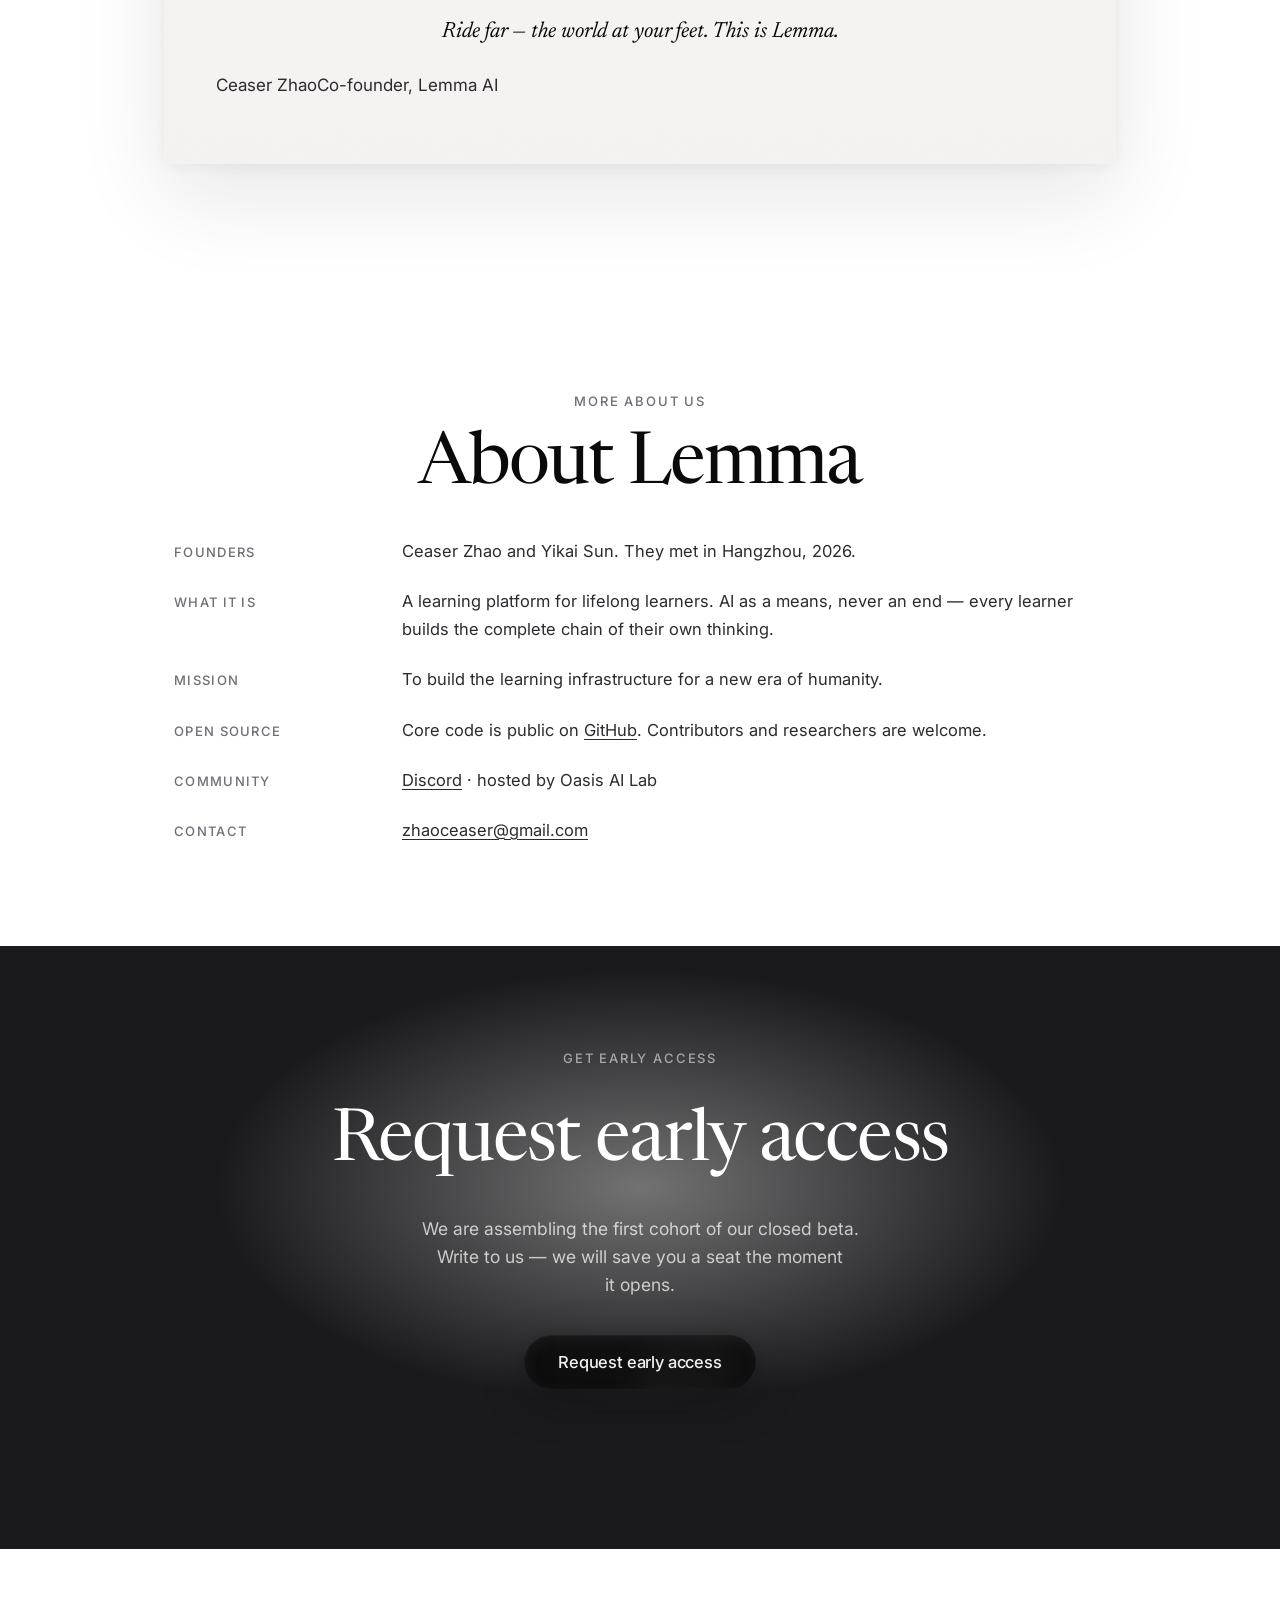
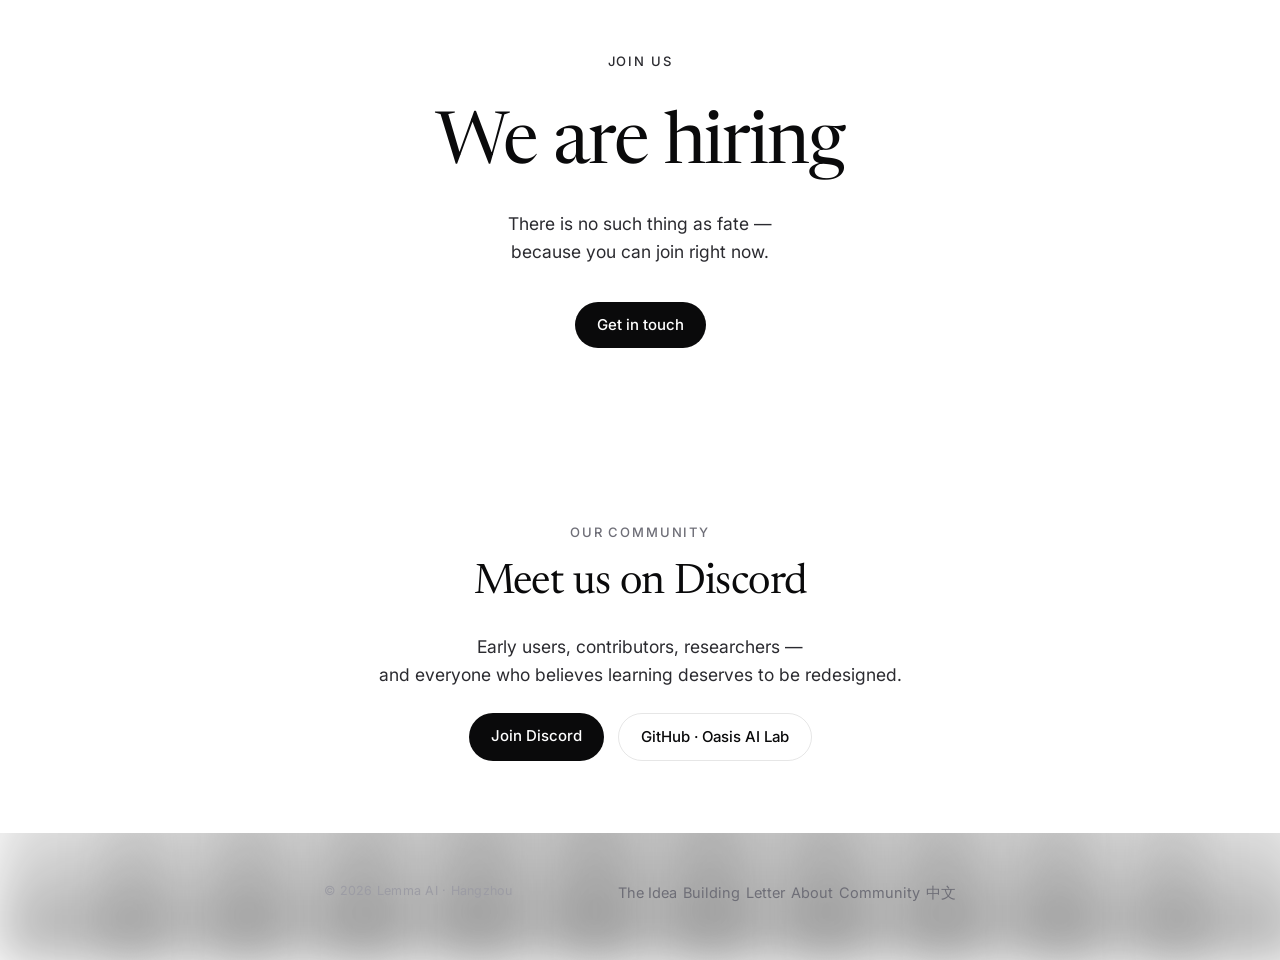
==== commit b2021e5b: "Refresh homepage branding and motion This commit updates the site’s typography and brand mark, intro" ====
--- a/index.html
+++ b/index.html
@@ -22,7 +22,7 @@
 <link href="https://fonts.googleapis.com/css2?family=Newsreader:ital,opsz,wght@0,6..72,300;0,6..72,400;0,6..72,500;1,6..72,400&family=Inter:wght@400;500;600&family=JetBrains+Mono:wght@400;500&display=swap" rel="stylesheet">
 <link rel="stylesheet" href="assets/css/lemma-web.css">
 <script type="application/ld+json">
-{"@context":"https://schema.org","@type":"Organization","name":"Lemma AI","url":"https://lemma-ai-projects.github.io/","logo":"https://lemma-ai-projects.github.io/assets/logos/lemma-mark.png","description":"A learning platform for lifelong learners","foundingDate":"2026","founders":[{"@type":"Person","name":"Ceaser Zhao"},{"@type":"Person","name":"Yikai Sun"}],"address":{"@type":"PostalAddress","addressLocality":"Hangzhou","addressCountry":"CN"},"sameAs":["https://discord.gg/dCyxYCPng","https://github.com/Oasis-AI-Lab"]}
+{"@context":"https://schema.org","@type":"Organization","name":"Lemma AI","url":"https://lemma-ai-projects.github.io/","logo":"https://lemma-ai-projects.github.io/assets/logos/lemma-mark.png","description":"A learning platform for lifelong learners","foundingDate":"2026","founders":[{"@type":"Person","name":"Ceaser Zhao"},{"@type":"Person","name":"Yikai Sun"}],"address":{"@type":"PostalAddress","addressLocality":"Hangzhou","addressCountry":"CN"},"sameAs":["https://discord.gg/dCyxYCPng","https://github.com/Lemma-AI-Projects/lemma-ai","https://github.com/Oasis-AI-Lab"]}
 </script>
 </head>
 <body>
@@ -32,7 +32,10 @@
 <header class="nav">
   <div class="nav__in">
     <a class="brand" href="#top">
-      <img class="brand__mark" src="assets/logos/lemma-mark.png" alt="Lemma" width="18" height="18">
+      <svg class="brand__mark" viewBox="0 0 100 100" fill="none" stroke="currentColor" stroke-width="14" stroke-linecap="butt" aria-hidden="true">
+        <path d="M 18 82 L 60 14"/>
+        <path d="M 60 82 L 82 82"/>
+      </svg>
       Lemma
     </a>
     <nav class="nav__links" aria-label="Main">
@@ -52,13 +55,16 @@
   <div class="stage">
 
     <section class="hero" id="top">
+      <svg class="hero__mark" viewBox="0 0 100 100" fill="none" stroke="currentColor" stroke-width="6" stroke-linecap="butt" aria-hidden="true">
+        <path d="M 16 84 L 62 14"/>
+        <path d="M 60 84 L 84 84"/>
+      </svg>
       <div class="wrap">
-        <img class="hero-mark rise" src="assets/logos/lemma-mark.png" alt="" aria-hidden="true" width="64" height="64">
         <h1 class="wordmark rise" style="animation-delay:.06s">Lemma</h1>
         <p class="oneliner rise" style="animation-delay:.14s">
-          Ride far — the world at your feet. This is Lemma.
+          Ride far — the <span class="mark">world at your feet</span>. This is Lemma.
         </p>
-        <div class="rise" style="animation-delay:.28s">
+        <div class="rise magnetic" style="animation-delay:.28s">
           <a class="glassbtn glassbtn--lift" href="#waitlist">
             <span class="glassbtn__title">Request early access</span>
             <span class="glassbtn__circle" aria-hidden="true"></span>
@@ -74,7 +80,7 @@
         <h2>Our mission is to build the learning infrastructure for a new era of humanity</h2>
         <p class="mission-quote">
           We are building a learning platform for lifelong learners.
-          We treat AI as a means, never an end — so every learner
+          We treat <span class="mark">AI as a means, never an end</span> — so every learner
           can produce a complete chain of their own thinking.
         </p>
         <p style="max-width:640px;margin:26px auto 0;font-size:var(--fs-text);line-height:1.7;color:var(--text)">
@@ -89,30 +95,46 @@
 
   </div>
 
-  <section class="sr" id="founders" style="padding:var(--pad-act) 0">
-    <div class="wrap" style="max-width:880px">
-      <p class="k" style="text-align:center">Founders</p>
-      <h2 style="text-align:center">Two founders</h2>
-      <div class="founders">
-        <figure class="founder-photo">
-          <img src="assets/founders/founder-studio.jpg" alt="Ceaser Zhao" loading="lazy" decoding="async" width="720" height="960">
-          <figcaption>
-            <b>Ceaser Zhao</b>
-            Co-founder of Lemma AI. Founder of Oasis Company and OITS (Oasis Institute of Technology &amp; Science).
-          </figcaption>
+  <section class="sr founders" id="founders">
+    <div class="founders__head">
+      <p class="k">Founders</p>
+      <h2>The two of us</h2>
+    </div>
+    <div class="founders__list">
+
+      <div class="fpair">
+        <figure class="fpair__photo">
+          <img src="assets/founders/founder-studio.jpg" alt="Ceaser Zhao, co-founder of Lemma AI" loading="lazy" decoding="async" width="720" height="960">
         </figure>
-        <figure class="founder-photo">
-          <img src="assets/founders/founder-street.jpg" alt="Yikai Sun" loading="lazy" decoding="async" width="720" height="960">
-          <figcaption>
-            <b>Yikai Sun</b>
-            Founder of Lemma AI.
-          </figcaption>
+        <div class="fpair__bio">
+          <p class="name">Ceaser Zhao</p>
+          <p class="role">Co-founder · Lemma AI</p>
+          <p class="text">Founder of Oasis Company and OITS — Oasis Institute of Technology &amp; Science — open organizations where much of the early thinking behind Lemma took shape. He believes we do this not because there is no way back, but because it is what we have always wanted.</p>
+          <div class="links">
+            <a href="https://github.com/Oasis-Company" target="_blank" rel="noopener">Oasis Company</a>
+            <a href="https://github.com/Oasis-Institute-of-Technology-Science" target="_blank" rel="noopener">OITS</a>
+          </div>
+        </div>
+      </div>
+
+      <div class="fpair fpair--flip">
+        <div class="fpair__bio">
+          <p class="name">Yikai Sun</p>
+          <p class="role">Founder · Lemma AI</p>
+          <p class="text">Founder of Lemma AI. Ceaser's partner — they met in person at the Hangzhou marathon in 2026, and Lemma grew out of the conversation that followed.</p>
+          <div class="links">
+            <a href="https://github.com/Oasis-AI-Lab" target="_blank" rel="noopener">Oasis AI Lab</a>
+          </div>
+        </div>
+        <figure class="fpair__photo">
+          <img src="assets/founders/founder-street.jpg" alt="Yikai Sun, founder of Lemma AI" loading="lazy" decoding="async" width="720" height="960">
         </figure>
       </div>
-    </div>
-  </section>
-
-  <section class="sr building isle" id="building">
+
+    </div>
+  </section>
+
+  <section class="sr building" id="building" style="background:var(--surface-2)">
     <div class="wrap">
       <p class="k" style="text-align:center">The Platform</p>
       <h2 style="text-align:center">A learning platform for lifelong learners</h2>
@@ -185,7 +207,7 @@
       </div>
 
       <p style="text-align:center;margin:48px auto 0;font-size:13.5px;color:var(--mut);letter-spacing:.05em">
-        Open source — our code is public on <a href="https://github.com/Oasis-AI-Lab" target="_blank" rel="noopener" style="text-decoration:underline;text-underline-offset:3px">GitHub</a>
+        Open source — our code is public on <a href="https://github.com/Lemma-AI-Projects/lemma-ai/tree/main" target="_blank" rel="noopener" style="text-decoration:underline;text-underline-offset:3px">GitHub</a>
       </p>
     </div>
   </section>
@@ -245,7 +267,7 @@
         </div>
         <div class="row">
           <dt>Open Source</dt>
-          <dd>Core code is public on GitHub. Contributors and researchers are welcome.</dd>
+          <dd>Core code is public on <a href="https://github.com/Lemma-AI-Projects/lemma-ai/tree/main" target="_blank" rel="noopener">GitHub</a>. Contributors and researchers are welcome.</dd>
         </div>
         <div class="row">
           <dt>Community</dt>
@@ -253,7 +275,7 @@
         </div>
         <div class="row">
           <dt>Contact</dt>
-          <dd><a href="mailto:hello@lemma.ai">hello@lemma.ai</a></dd>
+          <dd><a href="mailto:zhaoceaser@gmail.com">zhaoceaser@gmail.com</a></dd>
         </div>
       </dl>
     </div>
@@ -264,10 +286,10 @@
       <p class="k">Get Early Access</p>
       <h2>Request early access</h2>
       <p>We are assembling the first cohort of our closed beta.<br>Write to us — we will save you a seat the moment it opens.</p>
-      <a class="glassbtn glassbtn--lift" href="mailto:hello@lemma.ai?subject=Lemma%20Early%20Access">
+      <span class="magnetic"><a class="glassbtn glassbtn--lift" href="mailto:zhaoceaser@gmail.com?subject=Lemma%20Early%20Access">
         <span class="glassbtn__title">Request early access</span>
         <span class="glassbtn__circle" aria-hidden="true"></span>
-      </a>
+      </a></span>
     </div>
   </section>
 
@@ -276,7 +298,7 @@
       <p class="k">Join Us</p>
       <h2>We are hiring</h2>
       <p>There is no such thing as fate —<br>because you can join right now.</p>
-      <a class="pill" href="mailto:hello@lemma.ai?subject=Lemma%20Hiring">Get in touch</a>
+      <a class="pill" href="mailto:zhaoceaser@gmail.com?subject=Lemma%20Hiring">Get in touch</a>
     </div>
   </section>
 
--- a/assets/css/lemma-web.css
+++ b/assets/css/lemma-web.css
@@ -28,8 +28,8 @@
 
   --grain:.055;
 
-  --serif:"Newsreader",Georgia,"Songti SC","Source Han Serif SC","Noto Serif CJK SC",serif;
-  --sans:"Inter","PingFang SC","Microsoft YaHei","Noto Sans CJK SC",-apple-system,BlinkMacSystemFont,"Helvetica Neue",Arial,sans-serif;
+  --serif:"Newsreader",Georgia,"Noto Serif SC","Source Han Serif SC","Songti SC","Noto Serif CJK SC",serif;
+  --sans:"Inter","Noto Sans SC","PingFang SC","Microsoft YaHei","Noto Sans CJK SC",-apple-system,BlinkMacSystemFont,"Helvetica Neue",Arial,sans-serif;
   --mono:"JetBrains Mono",ui-monospace,SFMono-Regular,Menlo,Consolas,monospace;
 
   --max:680px;
@@ -126,8 +126,9 @@
   .nav__in{background:rgba(255,255,255,.94)}
 }
 .brand{font-family:var(--sans);font-weight:600;font-size:20px;letter-spacing:-.02em;color:var(--ink);
-  display:inline-flex;align-items:center;gap:8px}
-.brand__mark{width:18px;height:18px;display:inline-block}
+  display:inline-flex;align-items:center;gap:9px}
+.brand__mark{width:18px;height:18px;display:inline-block;color:var(--ink);flex:0 0 18px;
+  transform:translateY(-1px)}  /* 微抬，与 20px 字号的光学对齐 */
 .nav__links{display:flex;gap:24px;margin-left:auto;align-items:center}
 .nav__links a{font-size:14.5px;color:var(--mut);text-decoration:none;transition:color 150ms ease}
 .nav__links a:not(.nav__cta):not(.lang){padding:14px 4px;margin:-14px -4px}
@@ -165,7 +166,8 @@
   height:54px;padding:0 34px;overflow:hidden;border:0;border-radius:var(--r-pill);
   color:rgba(255,255,255,.94);text-decoration:none;cursor:pointer;
   font-family:var(--sans);font-size:16.5px;font-weight:500;letter-spacing:-.01em;
-  transition:transform 160ms var(--ease);
+  transition:box-shadow 220ms var(--ease);
+  will-change:transform;
 }
 .glassbtn::before,.glassbtn::after{content:"";position:absolute;inset:0;border-radius:inherit}
 .glassbtn::before{background:rgba(10,10,11,.89);box-shadow:inset 2px 4px 16px rgba(255,255,255,.06)}
@@ -183,10 +185,10 @@
   -webkit-mask-image:radial-gradient(50% 50%,#000,rgba(23,23,23,0));
   mask-image:radial-gradient(50% 50%,#000,rgba(23,23,23,0))}
 .glassbtn--lift{box-shadow:var(--sh-mark)}
-@media(hover:hover) and (pointer:fine){.glassbtn:hover{transform:translateY(-1px)}}
+@media(hover:hover) and (pointer:fine){.glassbtn:hover{box-shadow:0 16px 56px rgba(10,10,11,.32),0 3px 14px rgba(10,10,11,.14)}}
 .glassbtn:hover .glassbtn__circle::before{opacity:0}
 .glassbtn:hover .glassbtn__circle::after{opacity:1;transform:scale(1)}
-.glassbtn:active{transform:scale(.98)}
+.glassbtn:active{box-shadow:var(--sh-mark) inset, 0 6px 18px rgba(10,10,11,.28)}
 @keyframes glassbtn-circle{
   0%{transform:translate(0) rotate(0)}
   25%{transform:translateX(-30px) rotate(90deg)}
@@ -198,21 +200,38 @@
 .pill{
   display:inline-block;padding:11px 22px;border-radius:var(--r-pill);
   background:var(--ink);color:#fff !important;font-size:15px;font-weight:500;text-decoration:none;
-  transition:transform 160ms var(--ease),opacity 150ms ease;
+  transition:box-shadow 220ms var(--ease),opacity 150ms ease;
+  will-change:transform;
 }
 .pill--ghost{background:transparent;color:var(--ink) !important;border:1px solid var(--hair)}
 @media(hover:hover) and (pointer:fine){.pill:hover{opacity:.86}}
-.pill:active{transform:scale(.97)}
+.pill:active{box-shadow:0 6px 18px rgba(10,10,11,.28) inset}
+
+/* 磁吸容器：内层按钮由 JS 跟随鼠标 */
+.magnetic{display:inline-block;position:relative}
+.magnetic>.glassbtn,.magnetic>.pill{transition:box-shadow 220ms var(--ease)}
 
 /* ── 7. 纸卡 ───────────────────────────────────────────────────────── */
 .paper{
   background:linear-gradient(180deg,var(--paper-a),var(--paper-b));
   border-radius:var(--r-lg);padding:28px 26px 26px;
   box-shadow:var(--sh-paper);
+  transition:transform .45s var(--ease),box-shadow .45s var(--ease);
+}
+@media(hover:hover) and (pointer:fine){
+  .paper:hover{transform:translateY(-4px);
+    box-shadow:0 4px 12px rgba(20,15,40,.06),0 28px 50px -22px rgba(20,15,40,.22)}
+  .paper:hover .tag{background:var(--ink);color:#fff}
+  .paper:hover svg{transform:scale(1.04)}
+  .paper:hover svg [stroke]{stroke-opacity:1}
 }
 .tcard{min-height:340px;display:flex;flex-direction:column}
 .tcard .tag{display:inline-block;width:max-content;margin:24px 0 12px;font-size:11.5px;letter-spacing:.12em;
-  padding:5px 11px;border-radius:var(--r-pill);background:rgba(10,10,11,.05);color:var(--mut);font-weight:500;text-transform:uppercase}
+  padding:5px 11px;border-radius:var(--r-pill);background:rgba(10,10,11,.05);color:var(--mut);
+  font-weight:500;text-transform:uppercase;
+  transition:background .3s var(--ease),color .3s var(--ease)}
+.tcard svg{transition:transform .5s var(--ease)}
+.tcard svg [stroke]{transition:stroke-opacity .3s var(--ease)}
 .tflip{display:flex;align-items:baseline;gap:9px;flex-wrap:wrap;margin:18px 0 10px;
   font-family:var(--serif);font-size:22px;font-weight:400;color:var(--ink);line-height:1.25;letter-spacing:-.01em}
 .tflip .tarrow{font-family:var(--sans);font-size:14px;color:var(--mut)}
@@ -277,14 +296,50 @@
    以下为首页/子页章节级样式，模板之上长出来的部分。
    ════════════════════════════════════════════════════════════════════ */
 
-/* Hero */
+/* Hero —— 一台安静的聚光灯舞台 + 品牌几何水印 */
 .stage{position:relative}
-.hero{position:sticky;top:0;z-index:0;padding:148px 0 84px;text-align:center}
-.hero .wrap{max-width:1020px}
-.hero-mark{display:block;margin:0 auto 28px;width:64px;height:64px;filter:drop-shadow(0 6px 18px rgba(20,15,40,.18))}
-.hero__attr{color:var(--mut);font-size:13px;letter-spacing:.16em;text-transform:uppercase;margin:14px 0 36px;font-weight:500}
+.hero{
+  position:sticky;top:0;z-index:0;isolation:isolate;
+  min-height:calc(100svh - 0px);
+  display:grid;align-content:center;
+  padding:clamp(120px,15vh,170px) 0 clamp(72px,9vh,110px);
+  text-align:center;overflow:clip;
+}
+.hero .wrap{max-width:1020px;position:relative;z-index:1}
+.hero__mark{
+  position:absolute;left:50%;top:50%;
+  width:clamp(260px,34vw,440px);height:auto;
+  transform:translate(-50%,-58%);
+  color:rgba(10,10,11,.085);pointer-events:none;
+  z-index:0;transition:transform .6s var(--ease-out);
+  will-change:transform;
+}
+.hero__mark svg{width:100%;height:auto;display:block;overflow:visible}
+@media(max-width:640px){.hero__mark{width:200px;opacity:.07}}
+.hero::before{
+  content:"";position:absolute;left:50%;top:6%;width:min(1560px,128vw);
+  aspect-ratio:16/10;transform:translateX(-50%);z-index:-1;pointer-events:none;
+  background:radial-gradient(50% 46% at 50% 38%,
+    rgba(10,10,11,.085) 0%,rgba(10,10,11,.028) 48%,rgba(10,10,11,0) 76%);
+  animation:heroglow 11s ease-in-out infinite alternate;
+}
+@keyframes heroglow{from{opacity:.7}to{opacity:1}}
+@media(prefers-reduced-motion:reduce){.hero::before{animation:none;opacity:1}}
+.hero__attr{color:var(--mut);font-size:13px;letter-spacing:.16em;text-transform:uppercase;margin:38px 0 0;font-weight:500}
 .hero__lede{max-width:760px;margin:0 auto 14px}
 .hero__sub{max-width:560px;margin:0 auto 44px;color:var(--text)}
+
+/* 关键短语下划线扫过（IO 触发） */
+.mark{
+  display:inline;background-image:linear-gradient(currentColor,currentColor);
+  background-size:0 2px;background-repeat:no-repeat;background-position:0 100%;
+  padding-bottom:2px;transition:background-size 1.1s var(--ease-out);
+  color:inherit;
+}
+.mark.in{background-size:100% 2px}
+@media(prefers-reduced-motion:reduce){
+  .mark{background-size:100% 2px;transition:none}
+}
 
 /* Mission：满屏冷灰层 */
 .mission{min-height:100svh;display:grid;align-content:center;text-align:center;padding:var(--pad-act) 0;position:relative;overflow:hidden;
@@ -296,18 +351,51 @@
   font-family:var(--sans);font-weight:500;font-size:var(--fs-lede);line-height:1.4;letter-spacing:-.025em;text-wrap:balance}
 .mission-attr{display:block;margin-top:18px;font-style:normal;font-size:14.5px;color:var(--mut);font-weight:500}
 
-/* 创始人 */
-.founders{display:grid;grid-template-columns:1fr 1fr;gap:32px;max-width:760px;margin:48px auto 0}
-.founder-photo{margin:0;border-radius:18px;overflow:hidden;box-shadow:var(--sh-photo)}
-.founder-photo img{width:100%;height:340px;object-fit:cover;display:block;
-  -webkit-mask-image:linear-gradient(180deg,#000 70%,transparent 100%);
-  mask-image:linear-gradient(180deg,#000 70%,transparent 100%)}
-.founder-photo figcaption{font-size:13.5px;color:var(--mut);margin-top:14px;line-height:1.5;letter-spacing:-.005em}
-.founder-photo figcaption b{color:var(--ink);font-weight:600;display:block;font-size:14px;letter-spacing:-.01em;margin-bottom:2px}
-@media(max-width:700px){.founders{grid-template-columns:1fr;gap:24px;max-width:380px}}
+/* 创始人 —— 编辑式双人档案：照片保持 3:4 原比例，不裁头不淡出 */
+.founders{padding:var(--pad-act) 0 0}
+.sr.founders>*{opacity:0;transition:opacity .6s var(--ease)}
+.sr.founders.in>*{opacity:1}
+.sr.founders.in>*:nth-child(2){transition-delay:140ms}
+@media(prefers-reduced-motion:reduce){.sr.founders>*{opacity:1;transition:none}}
+.founders__head{max-width:880px;margin:0 auto;padding:0 24px;text-align:left}
+.founders__head .k{margin-bottom:12px}
+.founders__head h2{font-size:clamp(32px,4.8vw,52px);line-height:1.06;letter-spacing:-.025em;max-width:15em}
+.founders__list{max-width:880px;margin:clamp(40px,6vw,72px) auto 0;padding:0 24px}
+.fpair{
+  display:grid;grid-template-columns:minmax(0,320px) minmax(0,1fr);
+  gap:clamp(30px,5vw,72px);align-items:center;
+  padding:clamp(36px,5vw,64px) 0;
+}
+.fpair + .fpair{border-top:1px solid var(--hair-2)}
+.fpair__photo{aspect-ratio:3/4;border-radius:var(--r-md);overflow:hidden;
+  box-shadow:var(--sh-photo);background:var(--surface-2);
+  grid-column:1;grid-row:1;min-width:0}
+.fpair__bio{grid-column:2;grid-row:1;min-width:0}
+.fpair--flip .fpair__photo{grid-column:2}
+.fpair--flip .fpair__bio{grid-column:1}
+.fpair__photo img{width:100%;height:100%;object-fit:cover;object-position:50% 14%}
+.fpair__bio .name{font-family:var(--serif);font-weight:400;font-size:clamp(32px,3.8vw,46px);
+  line-height:1.04;letter-spacing:-.025em;color:var(--ink);margin:0 0 12px}
+.fpair__bio .role{font-family:var(--mono);font-size:11px;letter-spacing:.16em;text-transform:uppercase;
+  color:var(--mut);margin:0 0 22px}
+.fpair__bio .text{font-size:var(--fs-text);line-height:1.8;color:var(--text);max-width:48ch}
+.fpair__bio .text a{text-decoration:underline;text-underline-offset:3px;text-decoration-thickness:1px}
+.fpair__bio .text a:hover{color:var(--ink)}
+.fpair__bio .links{display:flex;gap:8px;flex-wrap:wrap;margin-top:22px}
+.fpair__bio .links a{font-family:var(--mono);font-size:11px;letter-spacing:.08em;color:var(--mut);
+  border:1px solid var(--hair);border-radius:var(--r-pill);padding:6px 13px;transition:color 150ms ease,border-color 150ms ease}
+.fpair__bio .links a:hover{color:var(--ink);border-color:var(--ink)}
+@media(max-width:820px){
+  .fpair{grid-template-columns:1fr;gap:22px;padding:32px 0}
+  .fpair>*,.fpair--flip .fpair__photo,.fpair--flip .fpair__bio{grid-column:1;grid-row:auto}
+  .fpair__photo{max-width:400px;width:100%}
+  .fpair__bio .text{max-width:none}
+  .fpair .fpair__photo{order:-1}
+  .founders__head h2{max-width:none}
+}
 
 /* Building */
-.building{padding-top:clamp(72px,9vw,120px);padding-bottom:clamp(56px,7vw,88px);background:var(--bg)}
+.building{padding-top:clamp(72px,9vw,120px);padding-bottom:clamp(56px,7vw,88px);background:var(--surface-2)}
 .building h2{font-size:var(--fs-h-xl);line-height:1.08;letter-spacing:-.025em;max-width:900px;margin:0 auto 36px;text-align:center}
 .building .intro{max-width:560px;margin:0 auto 56px;color:var(--text);font-size:var(--fs-text);line-height:1.7;text-align:center}
 
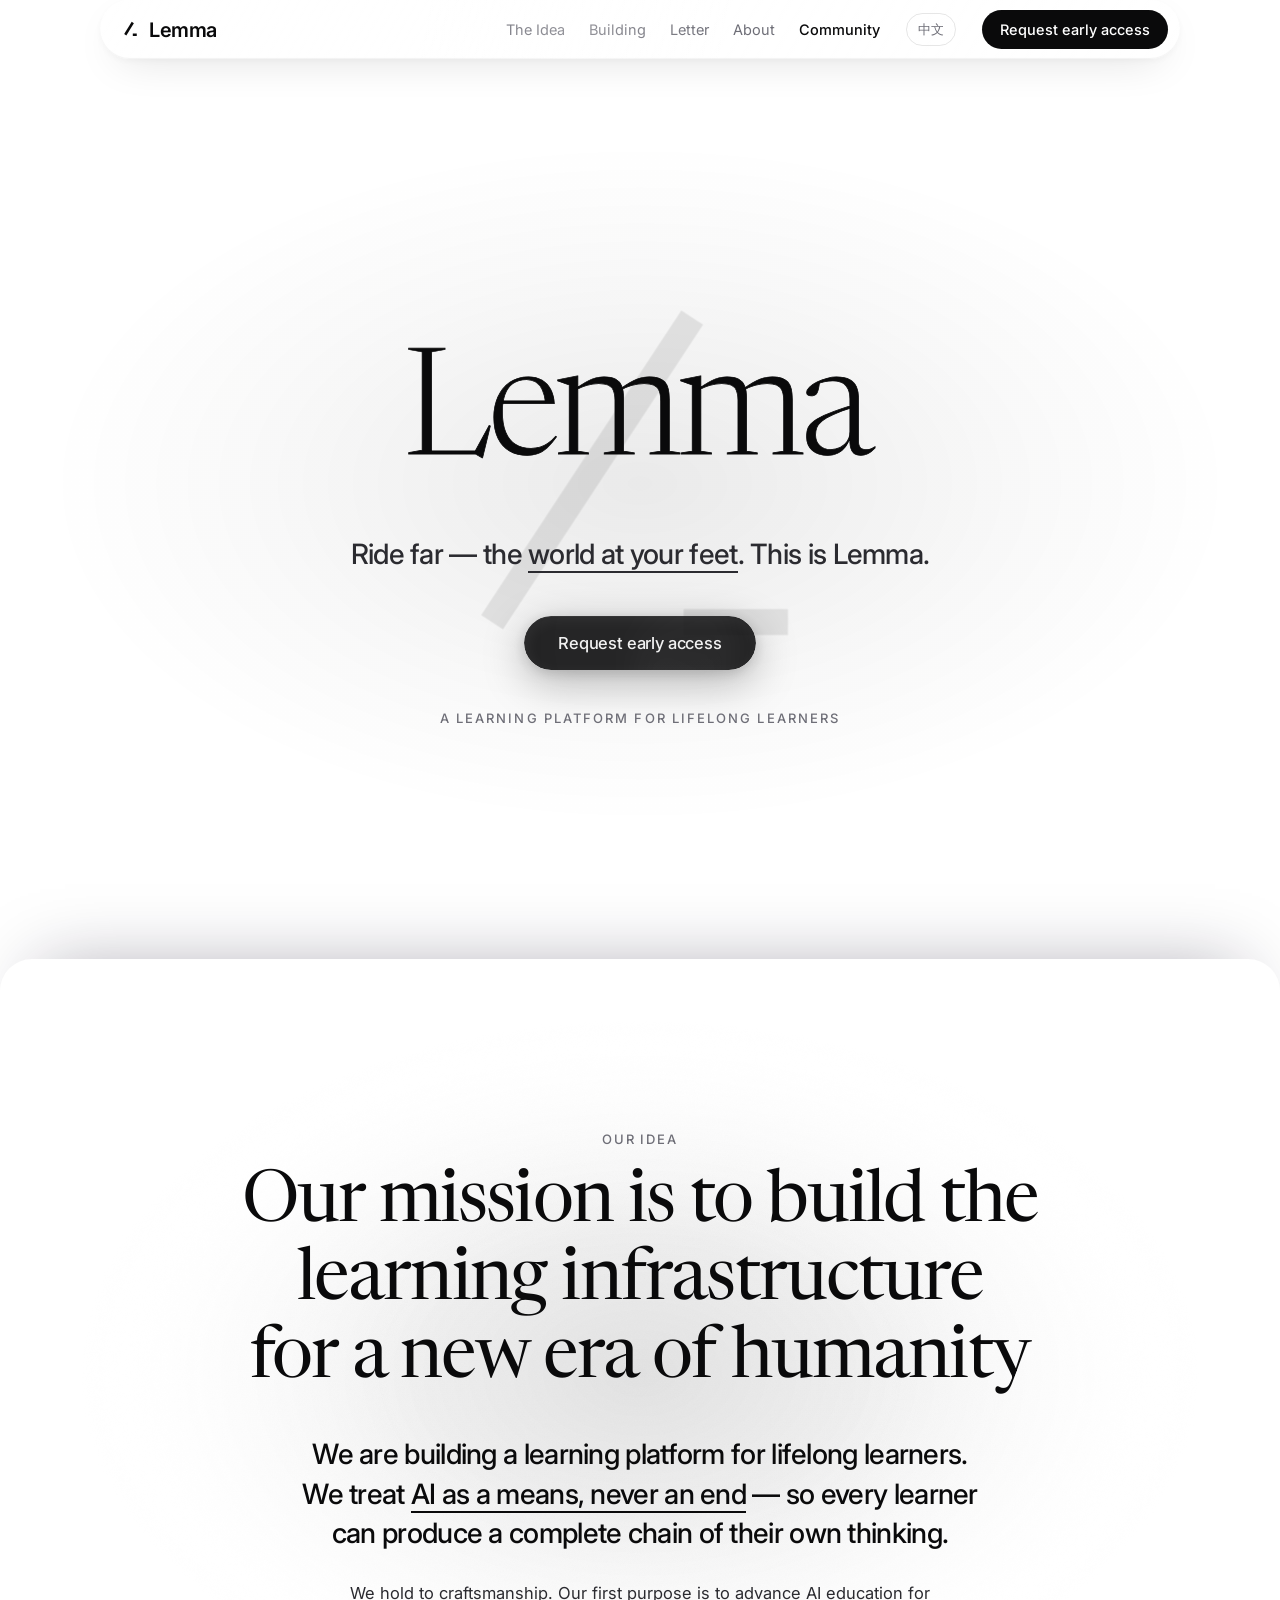
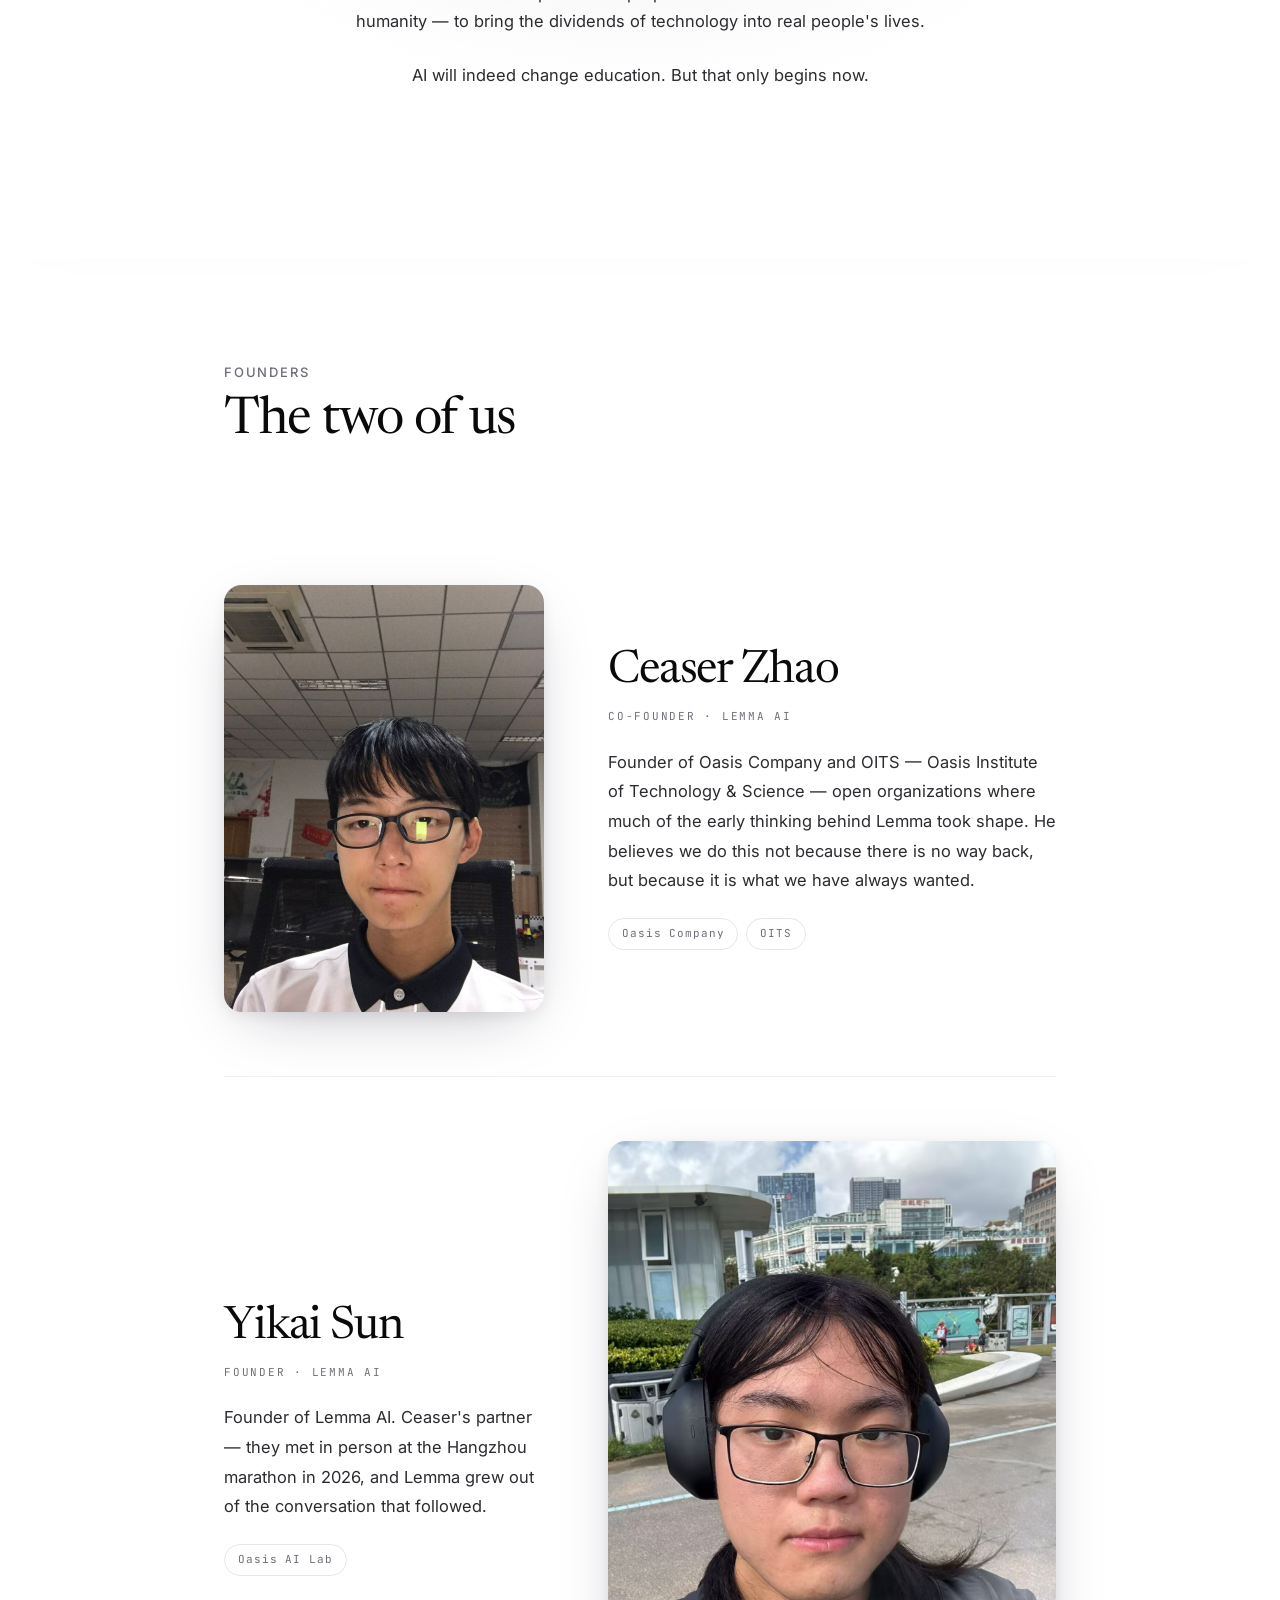
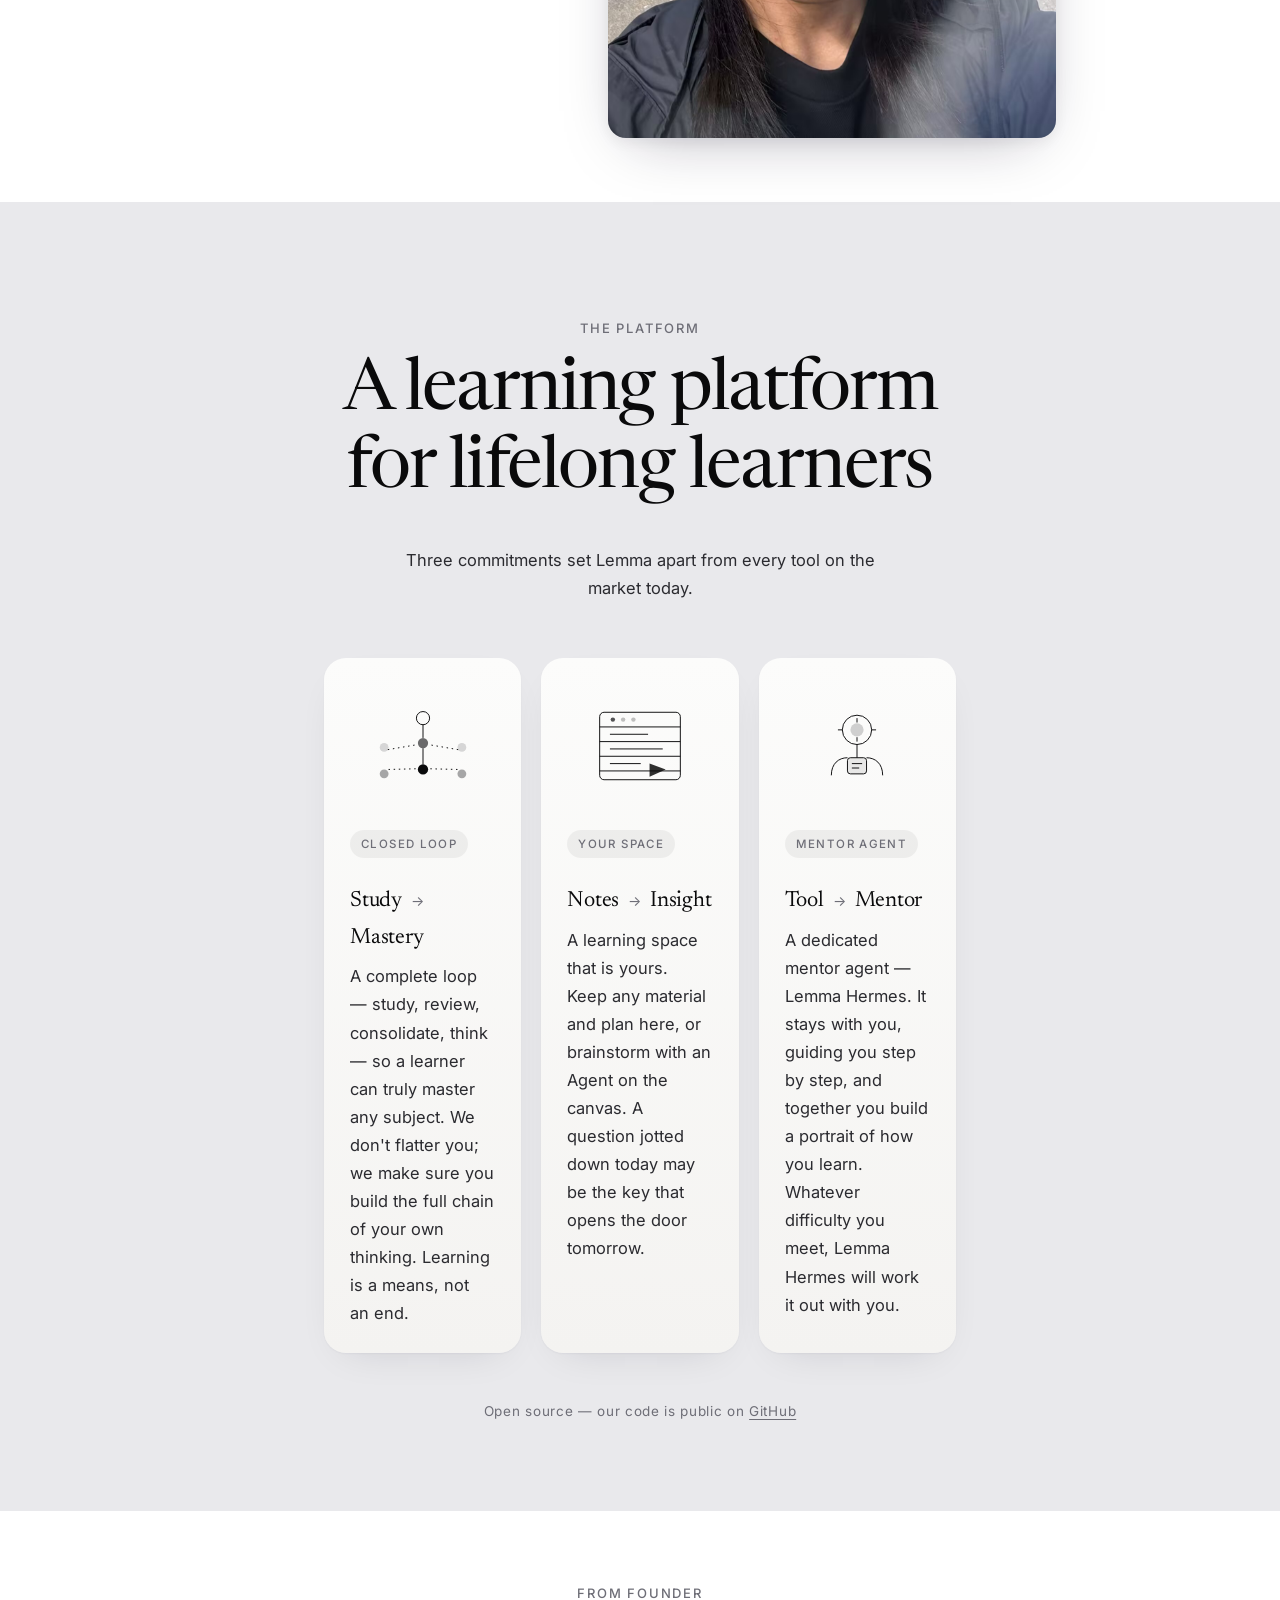
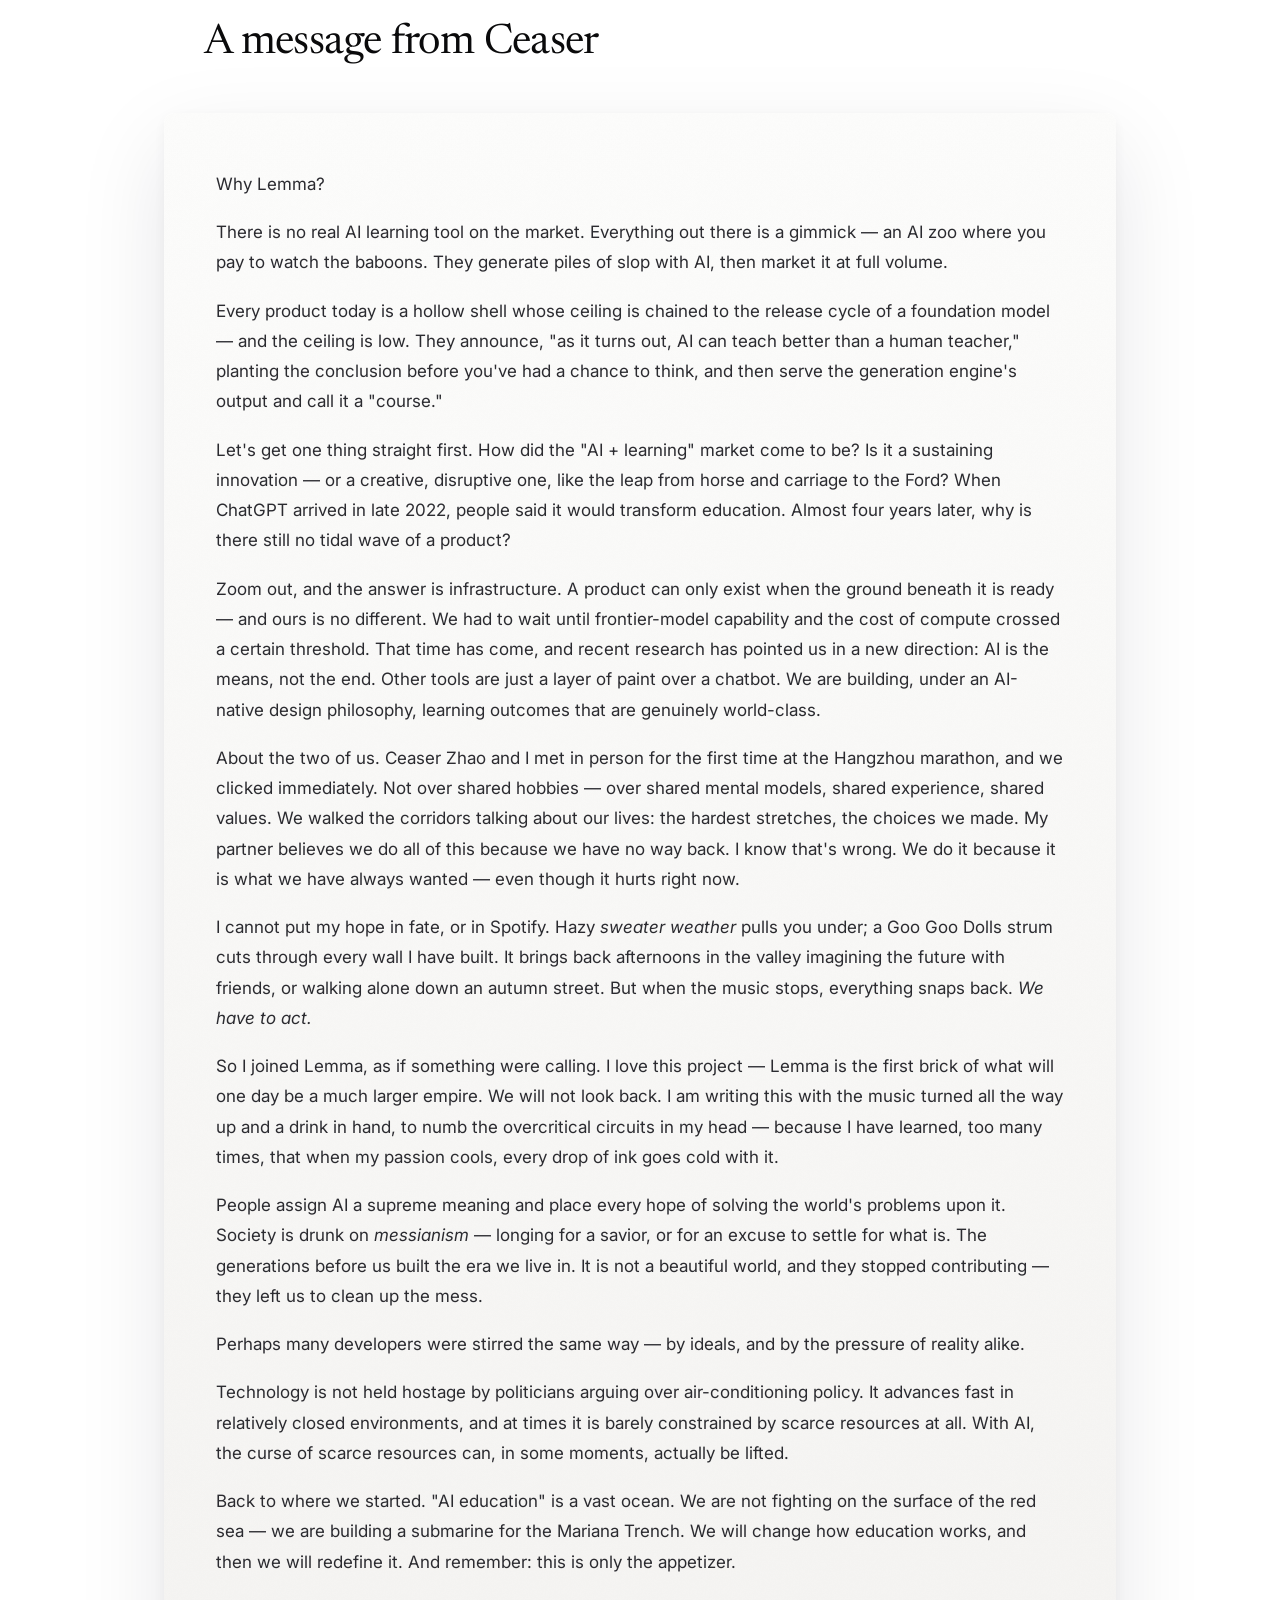
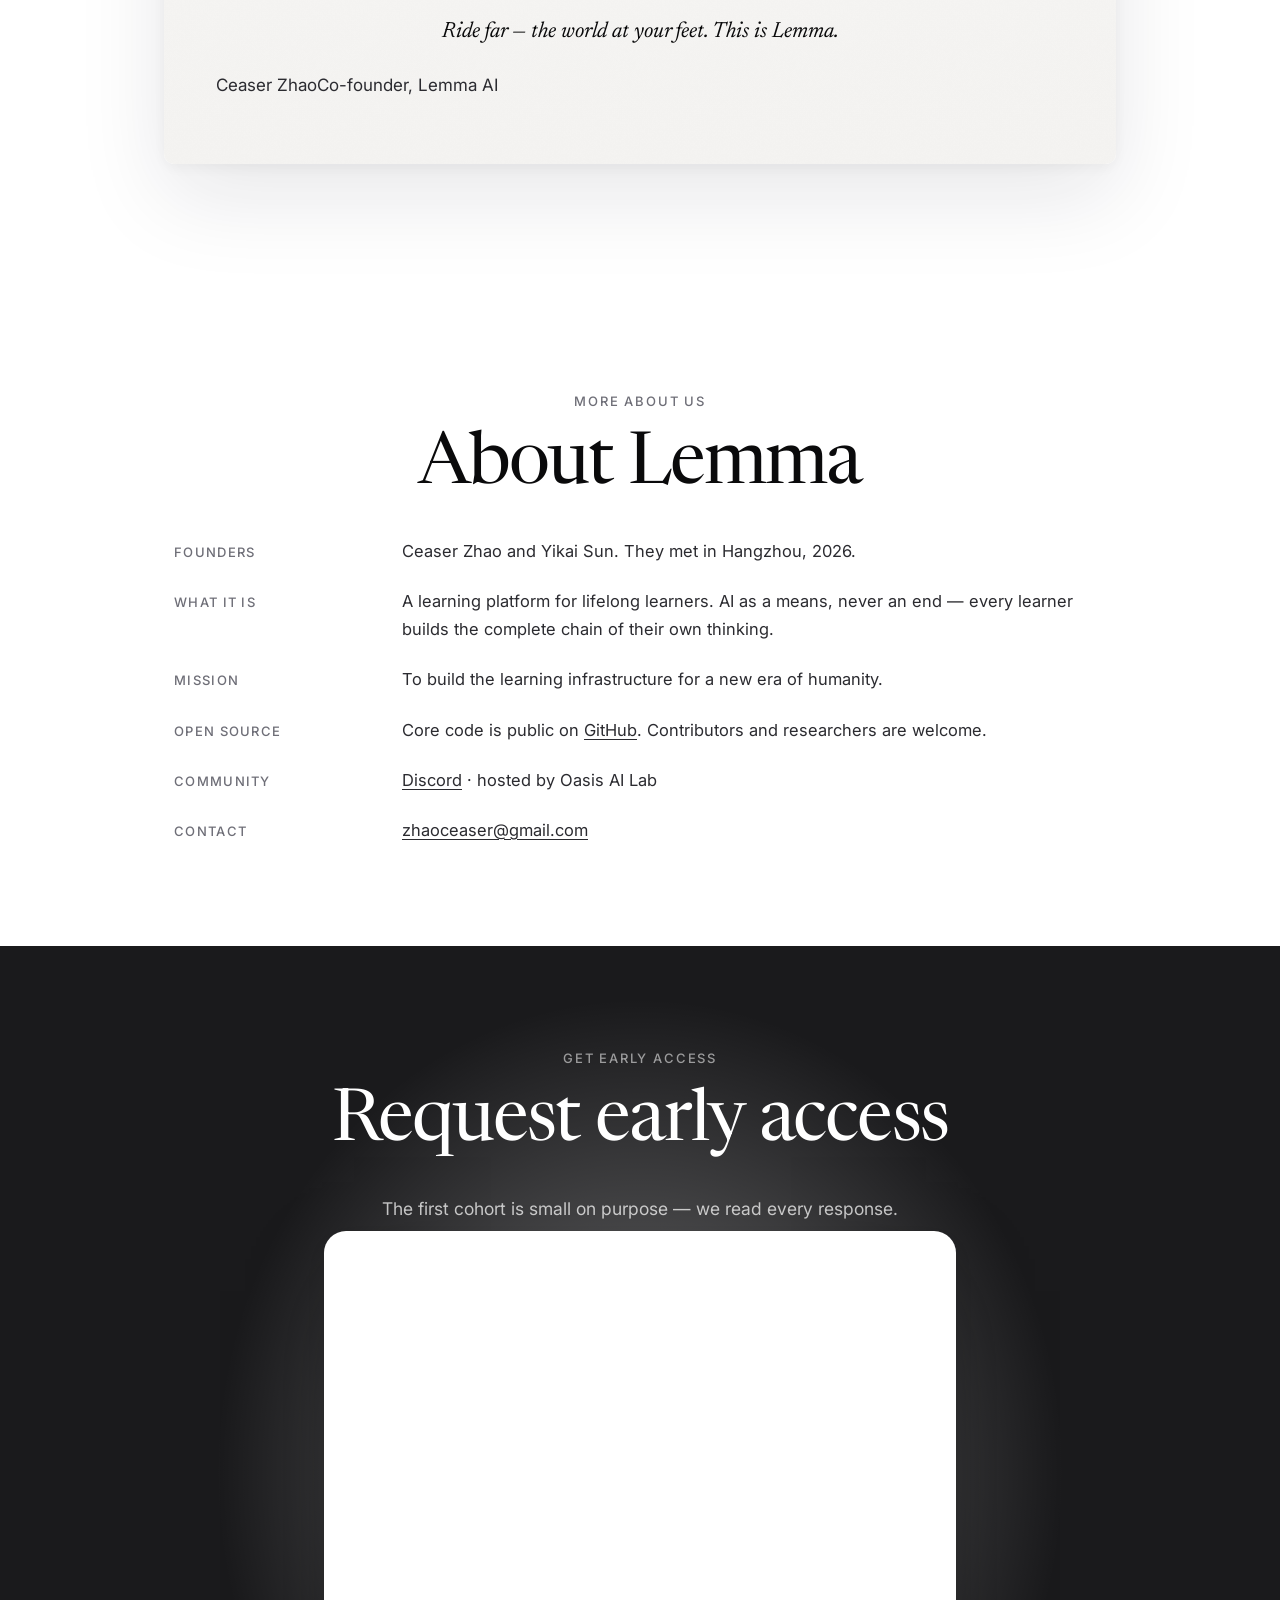
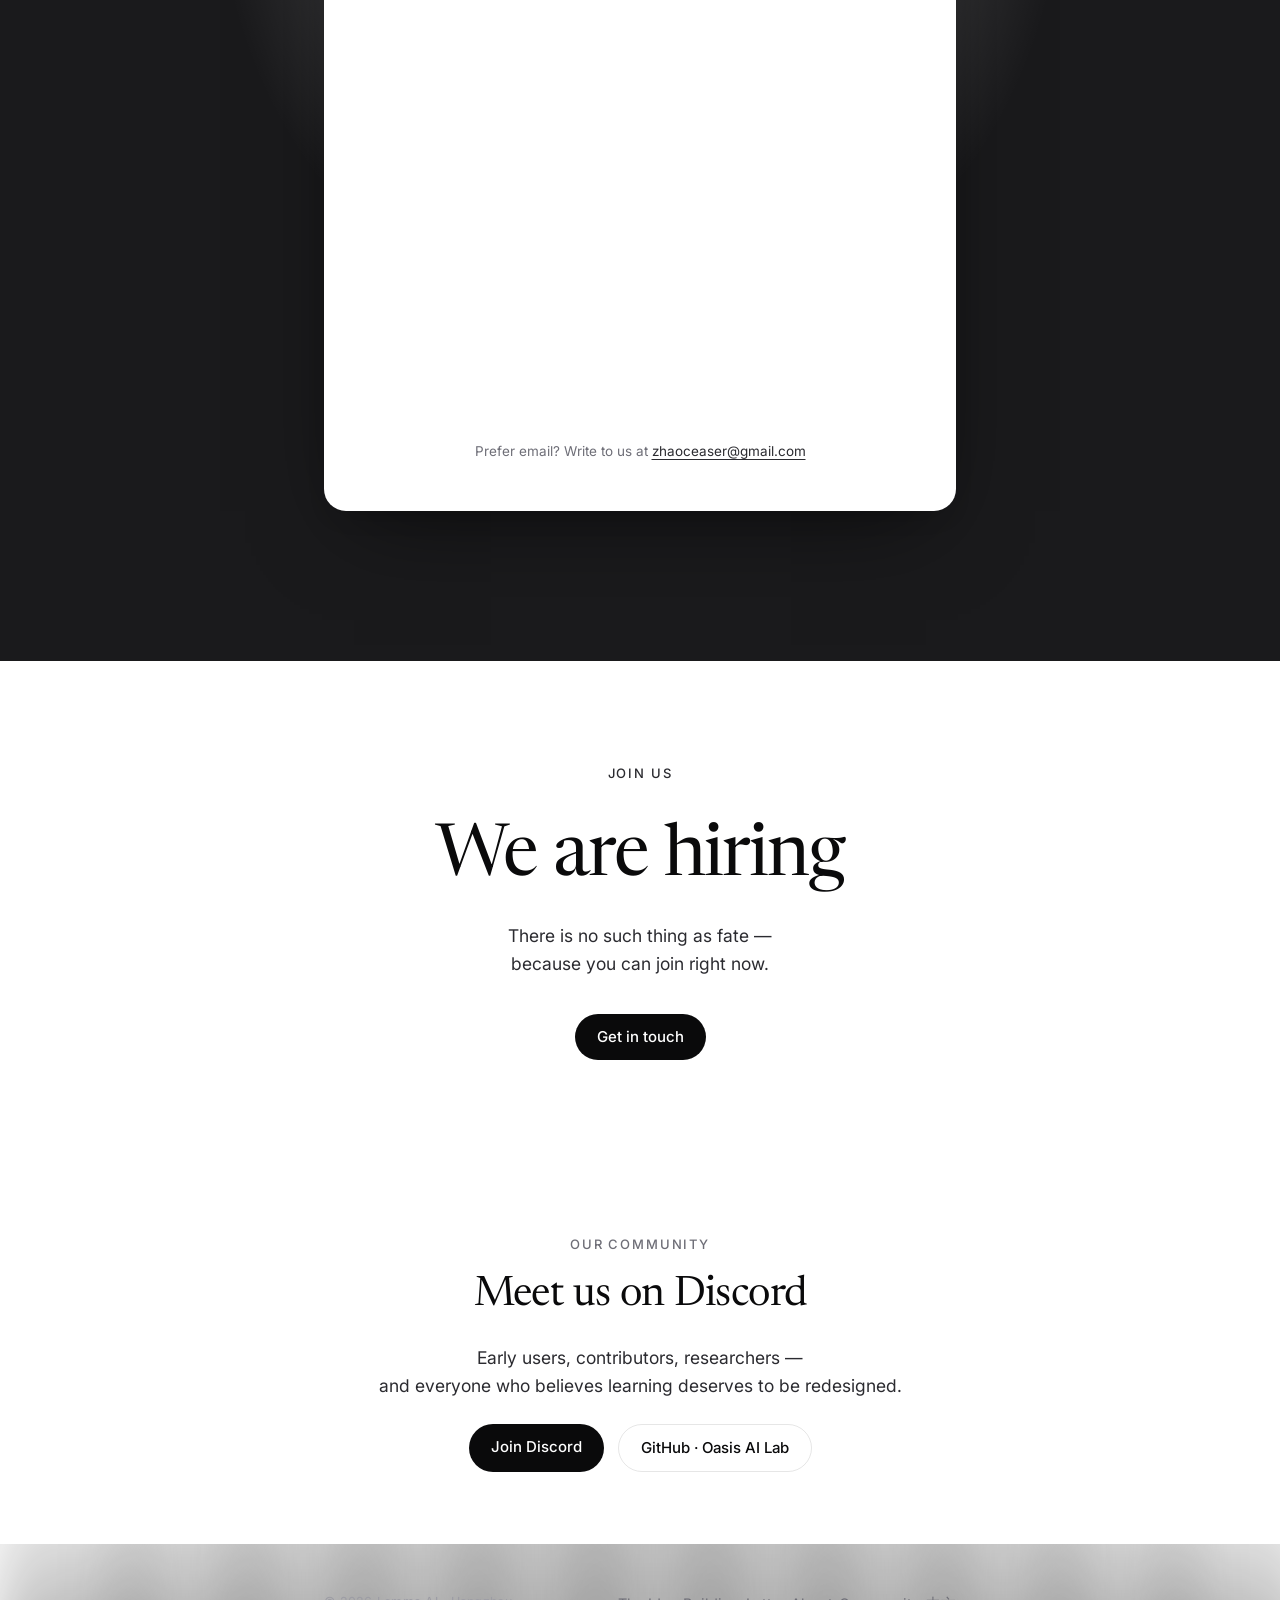
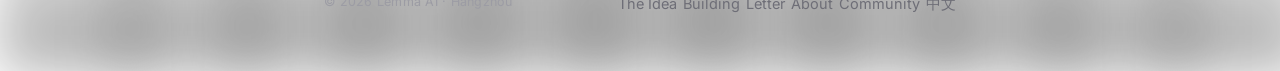
==== commit cfe2534c: "Replace waitlist CTA with embedded form Updates the waitlist section in both English and Chinese pag" ====
--- a/index.html
+++ b/index.html
@@ -281,15 +281,15 @@
     </div>
   </section>
 
-  <section class="sr waitlist slab" id="waitlist" style="padding:var(--pad-act) 0 160px">
+  <section class="sr waitlist slab" id="waitlist" style="padding:var(--pad-act) 0 150px">
     <div class="wrap" style="text-align:center">
       <p class="k">Get Early Access</p>
       <h2>Request early access</h2>
-      <p>We are assembling the first cohort of our closed beta.<br>Write to us — we will save you a seat the moment it opens.</p>
-      <span class="magnetic"><a class="glassbtn glassbtn--lift" href="mailto:zhaoceaser@gmail.com?subject=Lemma%20Early%20Access">
-        <span class="glassbtn__title">Request early access</span>
-        <span class="glassbtn__circle" aria-hidden="true"></span>
-      </a></span>
+      <p>The first cohort is small on purpose — we read every response.</p>
+      <div class="waitlist-card">
+        <iframe src="https://tally.so/embed/7RAYJ9?alignLeft=1&hideTitle=1&hideFooter=1&transparentBackground=1" frameborder="0" marginheight="0" marginwidth="0" title="Lemma early access application" loading="lazy"></iframe>
+        <p class="waitlist-alt">Prefer email? Write to us at <a href="mailto:zhaoceaser@gmail.com">zhaoceaser@gmail.com</a></p>
+      </div>
     </div>
   </section>
 
--- a/assets/css/lemma-web.css
+++ b/assets/css/lemma-web.css
@@ -405,7 +405,21 @@
 /* Waitlist（深色 slab） */
 .waitlist{padding:var(--pad-act) 0 160px;text-align:center}
 .waitlist h2{font-size:var(--fs-h-xl);line-height:1.08;letter-spacing:-.025em;margin-bottom:32px}
-.waitlist p{max-width:460px;margin:0 auto 36px}
+.waitlist>p{max-width:560px;margin:0 auto 8px}
+.waitlist-card{
+  margin:8px auto 0;max-width:640px;background:#FFFFFF;
+  border-radius:var(--r-lg);padding:clamp(28px,4vw,48px);
+  box-shadow:0 30px 90px -30px rgba(0,0,0,.6),0 10px 30px -18px rgba(0,0,0,.4);
+  text-align:left;
+}
+.waitlist-card iframe{width:100%;border:0;display:block;background:transparent;height:740px}
+.waitlist-card .waitlist-alt{
+  margin:22px 0 0;font-size:13.5px;color:var(--mut);text-align:center;line-height:1.6}
+.waitlist-card .waitlist-alt a{
+  text-decoration:underline;text-underline-offset:3px;text-decoration-thickness:1px;
+  color:var(--text);transition:color 150ms ease}
+.waitlist-card .waitlist-alt a:hover{color:var(--ink)}
+@media(max-width:640px){.waitlist-card{padding:22px 14px}.waitlist-card iframe{height:820px}}
 
 /* Letter */
 .letter{padding:clamp(40px,5vw,64px) 0 clamp(48px,6vw,72px)}
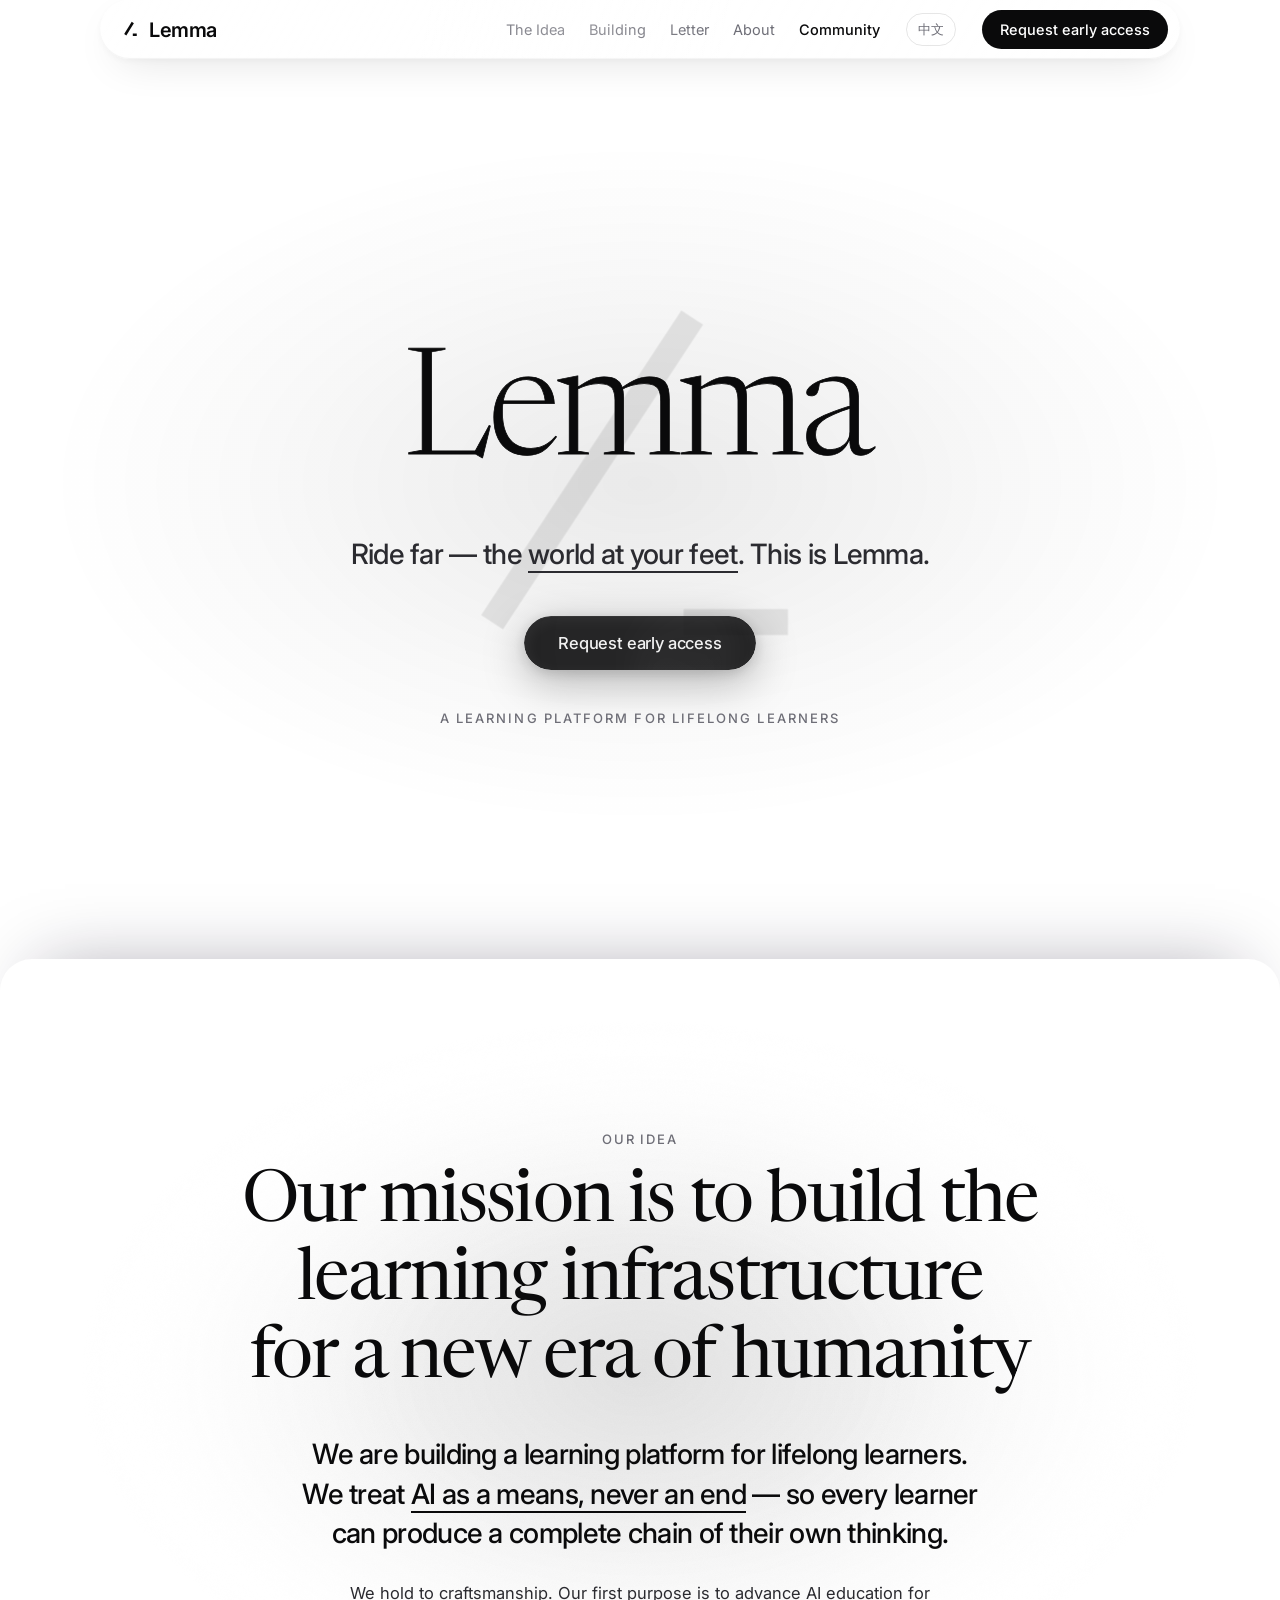
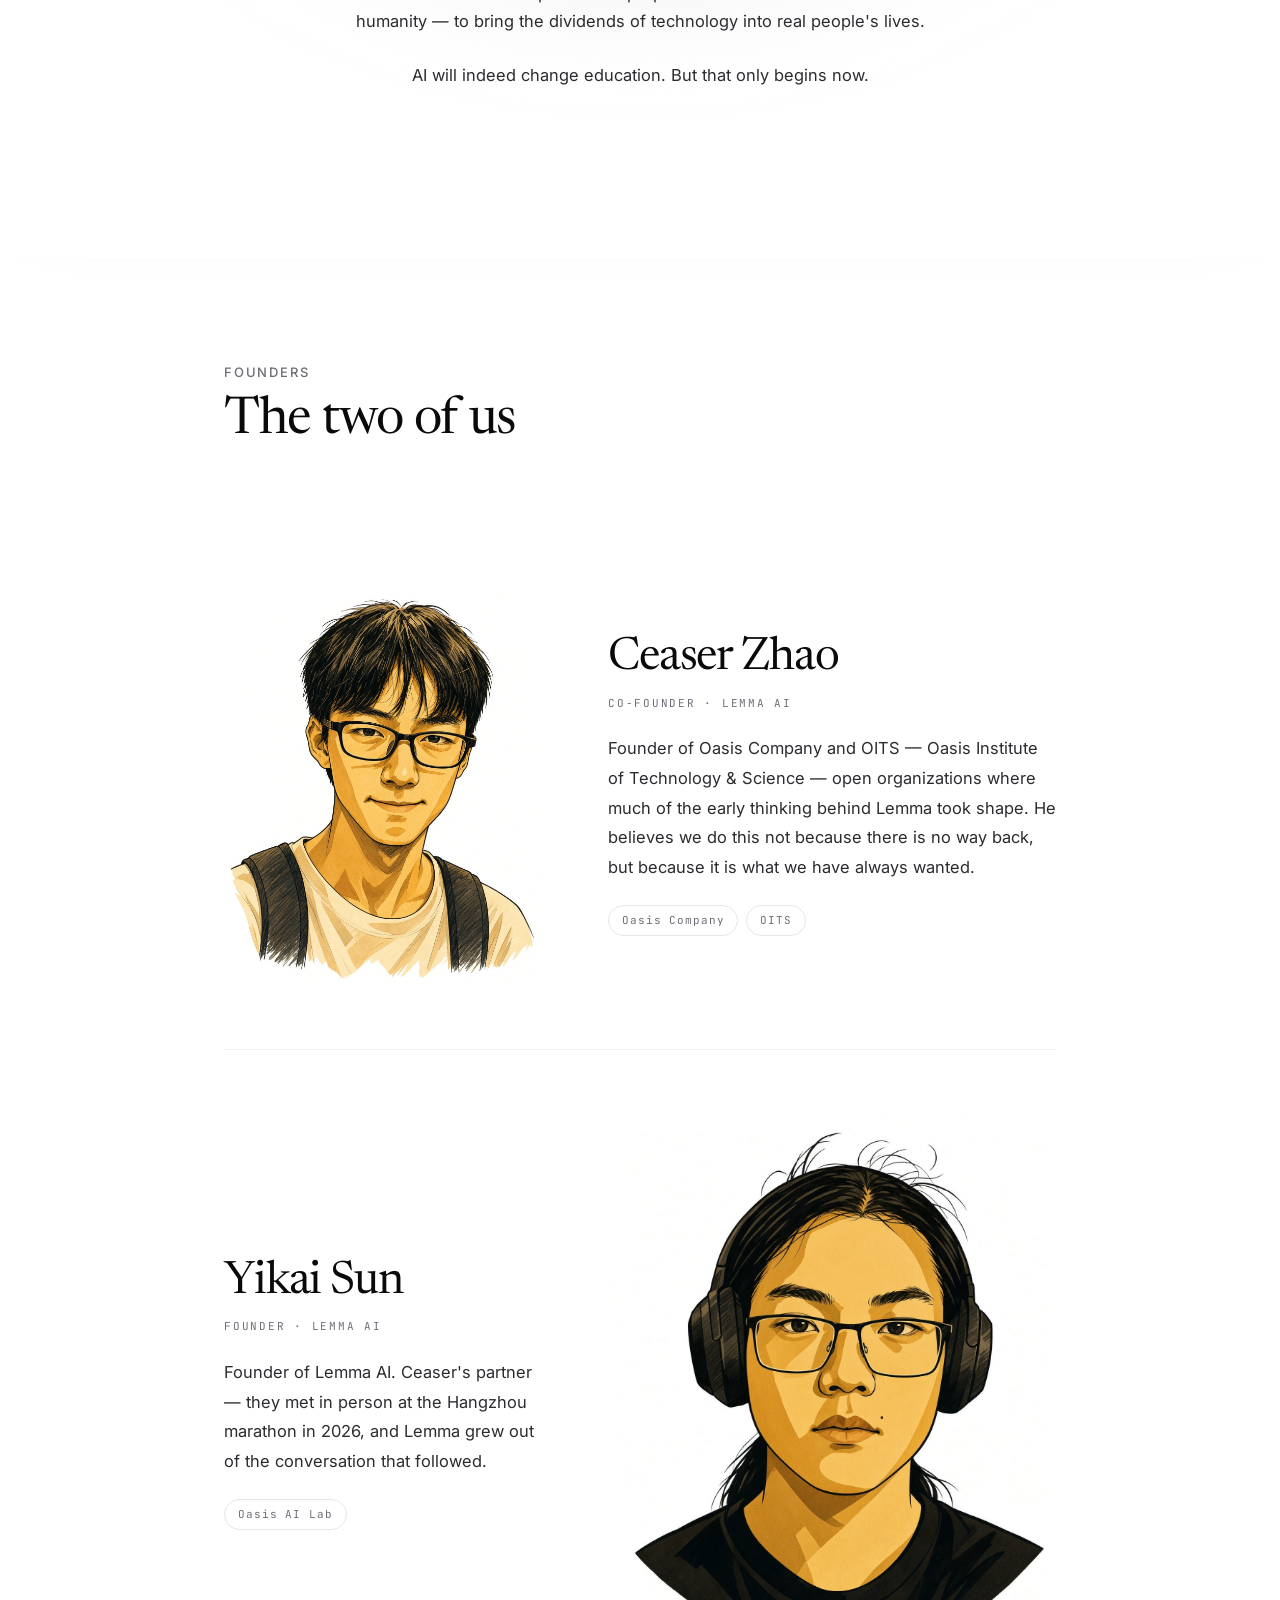
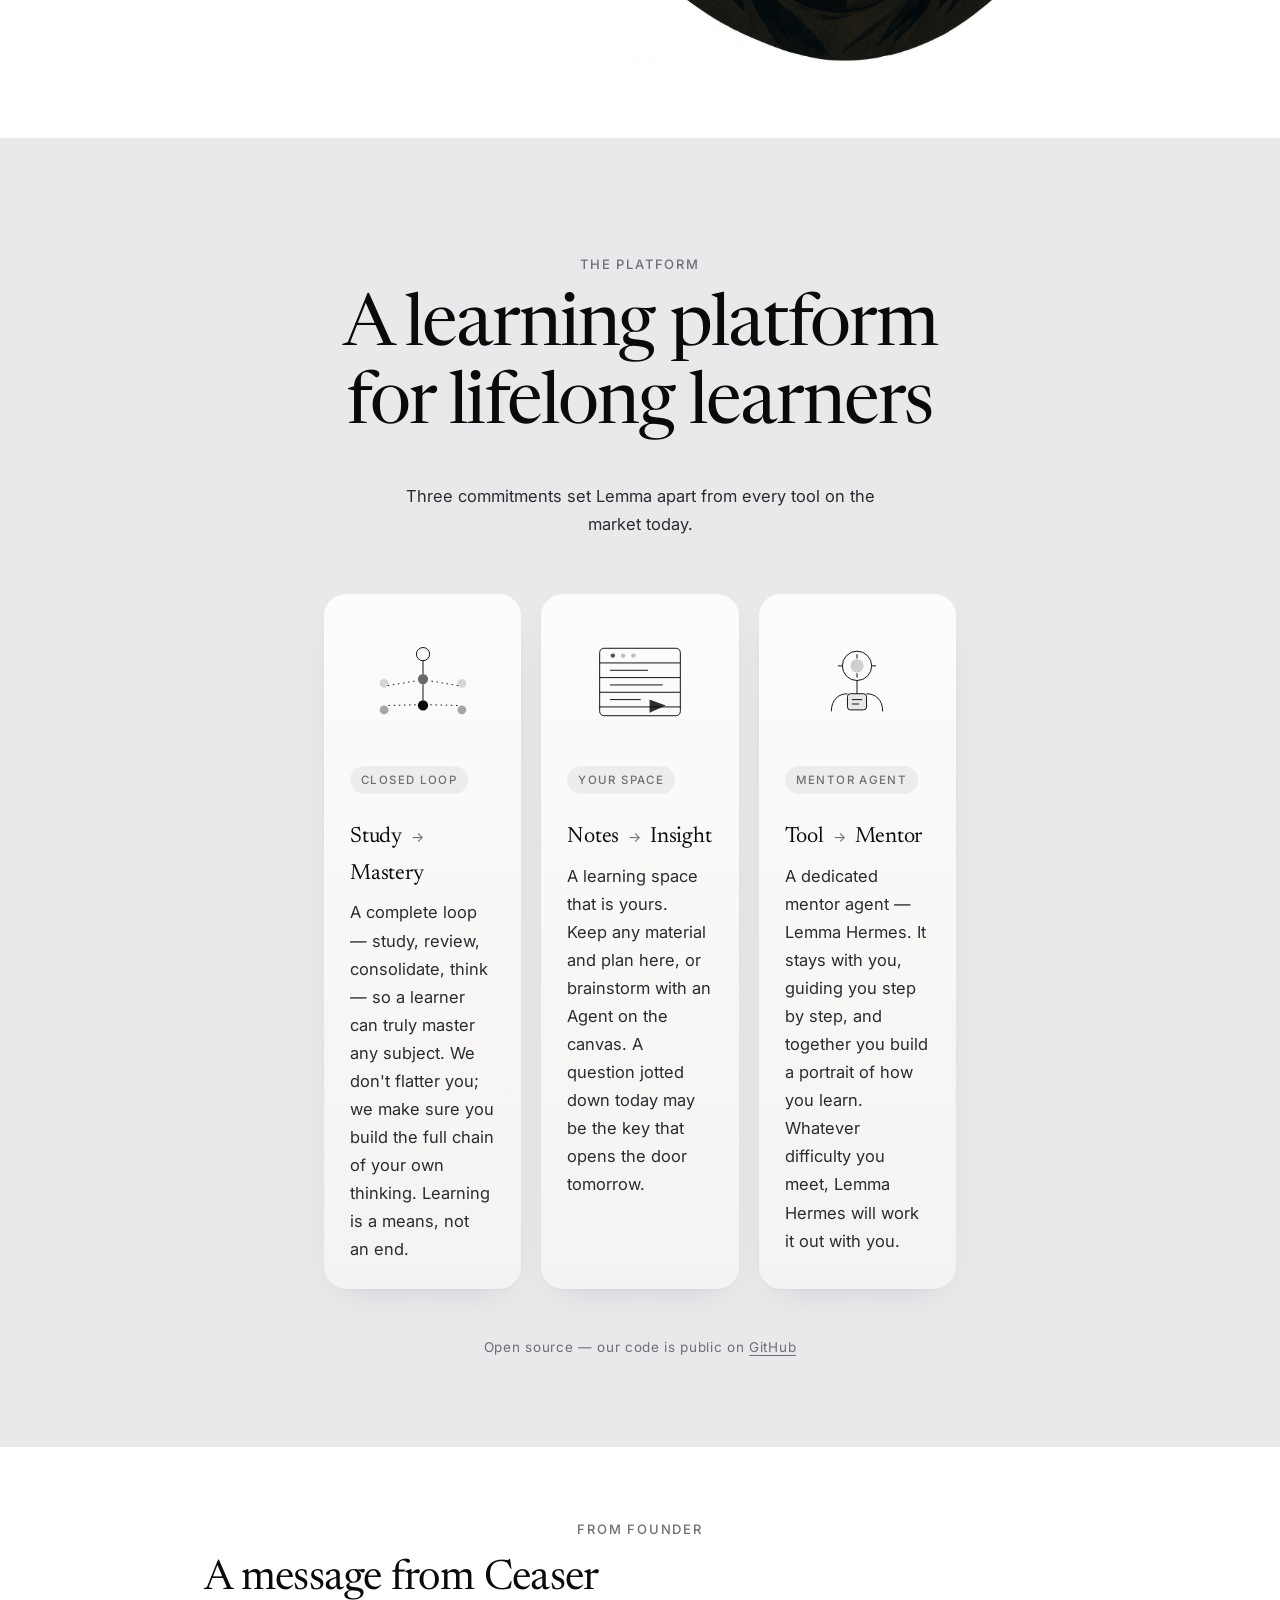
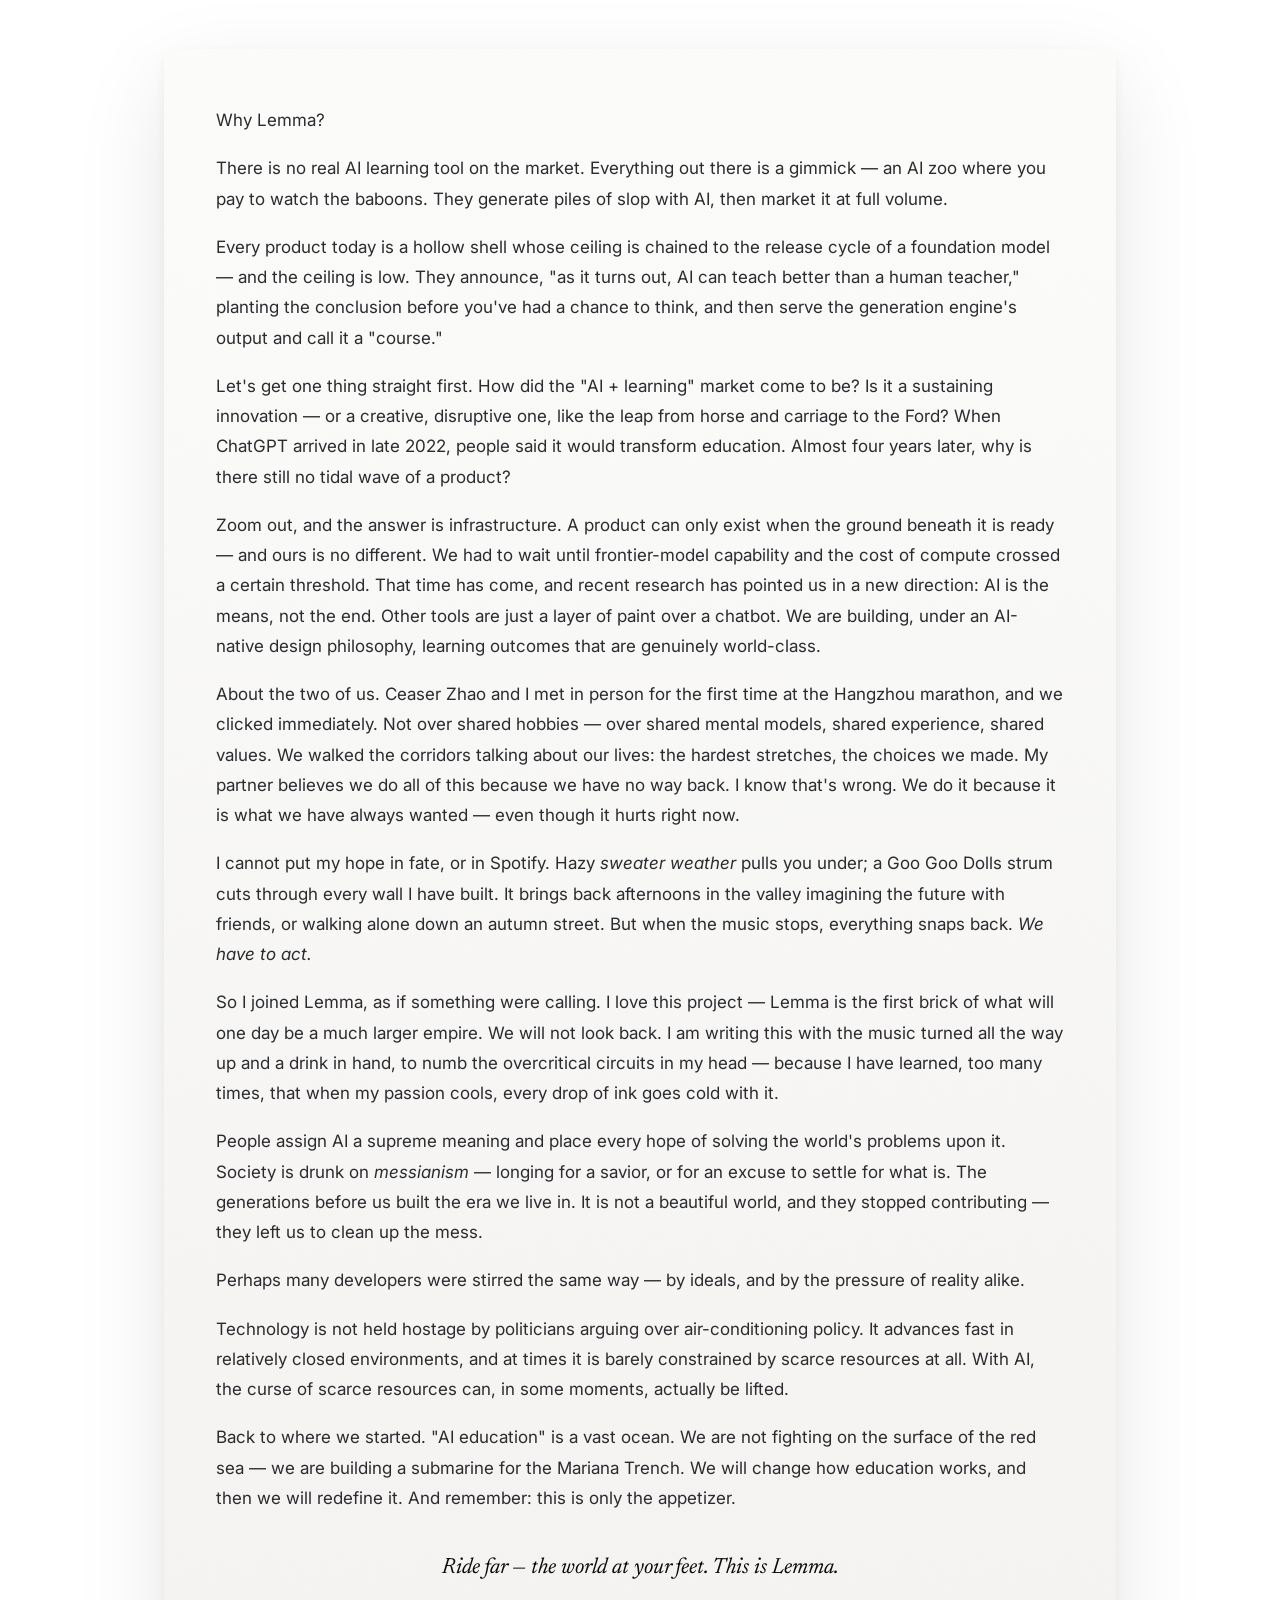
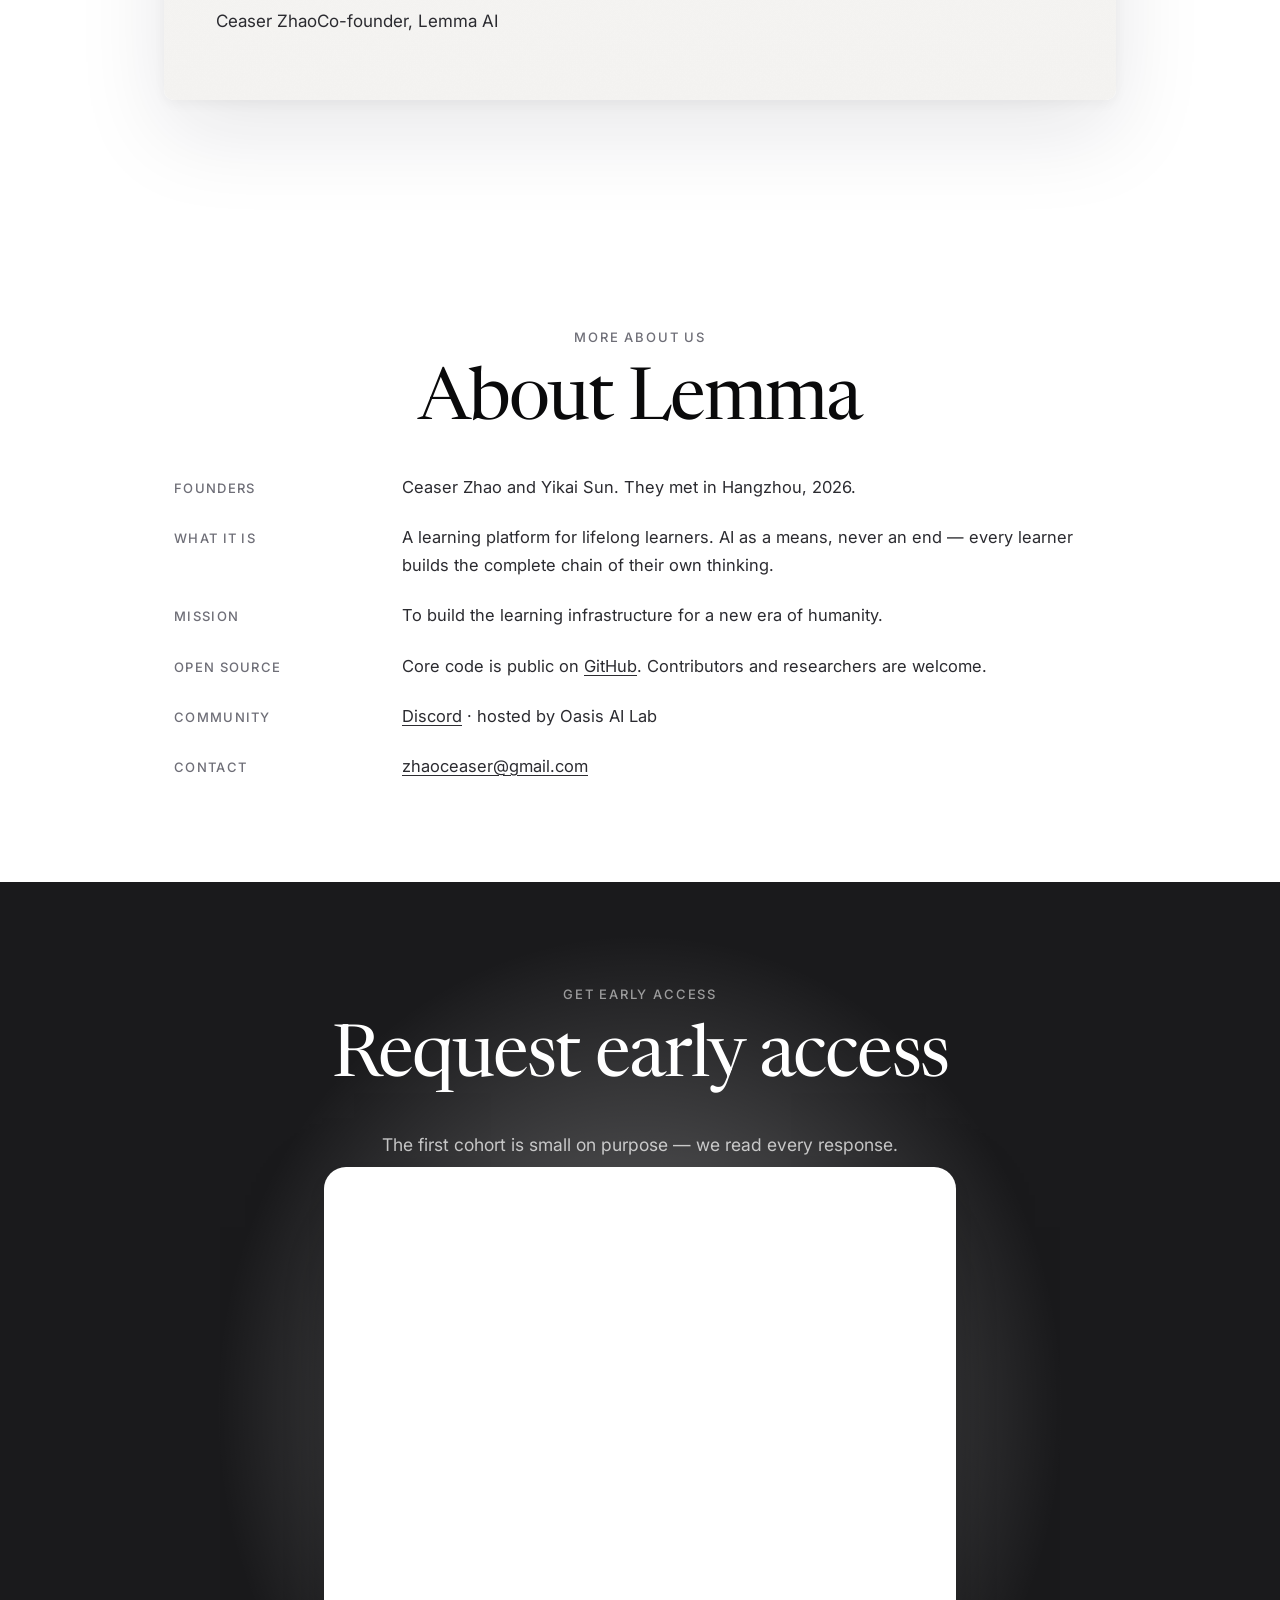
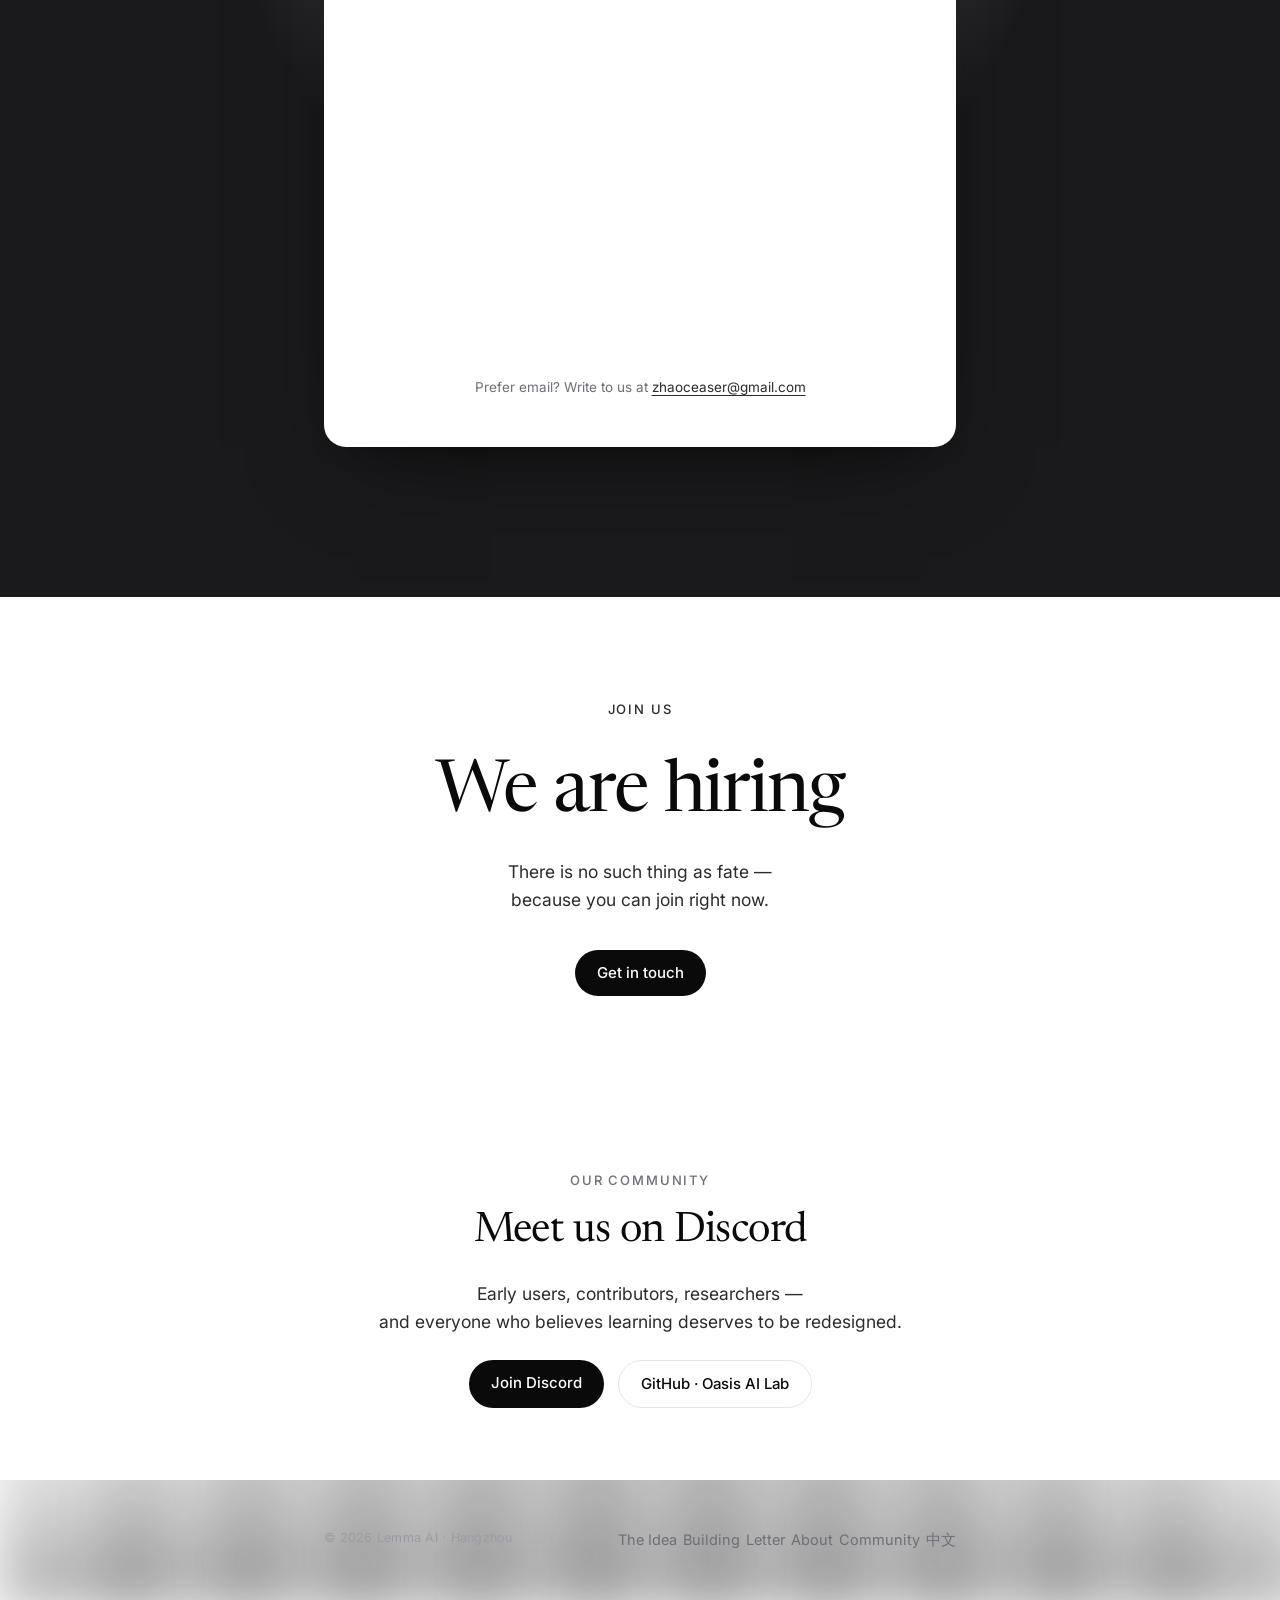
==== commit 58329687: "Refresh founder portraits with illustration assets Swap the outdated founder photos for new illustra" ====
--- a/index.html
+++ b/index.html
@@ -104,7 +104,7 @@
 
       <div class="fpair">
         <figure class="fpair__photo">
-          <img src="assets/founders/founder-studio.jpg" alt="Ceaser Zhao, co-founder of Lemma AI" loading="lazy" decoding="async" width="720" height="960">
+          <img src="assets/founders/founder-ceaser.jpg" alt="Ceaser Zhao, co-founder of Lemma AI" loading="lazy" decoding="async" width="720" height="960">
         </figure>
         <div class="fpair__bio">
           <p class="name">Ceaser Zhao</p>
@@ -127,7 +127,7 @@
           </div>
         </div>
         <figure class="fpair__photo">
-          <img src="assets/founders/founder-street.jpg" alt="Yikai Sun, founder of Lemma AI" loading="lazy" decoding="async" width="720" height="960">
+          <img src="assets/founders/founder-yikai.jpg" alt="Yikai Sun, founder of Lemma AI" loading="lazy" decoding="async" width="720" height="960">
         </figure>
       </div>
 
--- a/assets/css/lemma-web.css
+++ b/assets/css/lemma-web.css
@@ -351,7 +351,7 @@
   font-family:var(--sans);font-weight:500;font-size:var(--fs-lede);line-height:1.4;letter-spacing:-.025em;text-wrap:balance}
 .mission-attr{display:block;margin-top:18px;font-style:normal;font-size:14.5px;color:var(--mut);font-weight:500}
 
-/* 创始人 —— 编辑式双人档案：照片保持 3:4 原比例，不裁头不淡出 */
+/* 创始人 —— 编辑式双人档案：插画肖像，无框融入页面 */
 .founders{padding:var(--pad-act) 0 0}
 .sr.founders>*{opacity:0;transition:opacity .6s var(--ease)}
 .sr.founders.in>*{opacity:1}
@@ -367,13 +367,26 @@
   padding:clamp(36px,5vw,64px) 0;
 }
 .fpair + .fpair{border-top:1px solid var(--hair-2)}
-.fpair__photo{aspect-ratio:3/4;border-radius:var(--r-md);overflow:hidden;
-  box-shadow:var(--sh-photo);background:var(--surface-2);
-  grid-column:1;grid-row:1;min-width:0}
+.fpair__photo{
+  position:relative;aspect-ratio:4/5;border-radius:var(--r-md);
+  background:transparent;box-shadow:none;
+  grid-column:1;grid-row:1;min-width:0;
+}
+.fpair__photo img{
+  width:100%;height:100%;object-fit:cover;object-position:50% 22%;
+  border-radius:var(--r-md);
+  transition:transform .8s var(--ease);
+}
+@media(hover:hover) and (pointer:fine){
+  .fpair:hover .fpair__photo img{transform:scale(1.015)}
+}
+@media(prefers-reduced-motion:reduce){
+  .fpair__photo img{transition:none}
+  .fpair:hover .fpair__photo img{transform:none}
+}
 .fpair__bio{grid-column:2;grid-row:1;min-width:0}
 .fpair--flip .fpair__photo{grid-column:2}
 .fpair--flip .fpair__bio{grid-column:1}
-.fpair__photo img{width:100%;height:100%;object-fit:cover;object-position:50% 14%}
 .fpair__bio .name{font-family:var(--serif);font-weight:400;font-size:clamp(32px,3.8vw,46px);
   line-height:1.04;letter-spacing:-.025em;color:var(--ink);margin:0 0 12px}
 .fpair__bio .role{font-family:var(--mono);font-size:11px;letter-spacing:.16em;text-transform:uppercase;
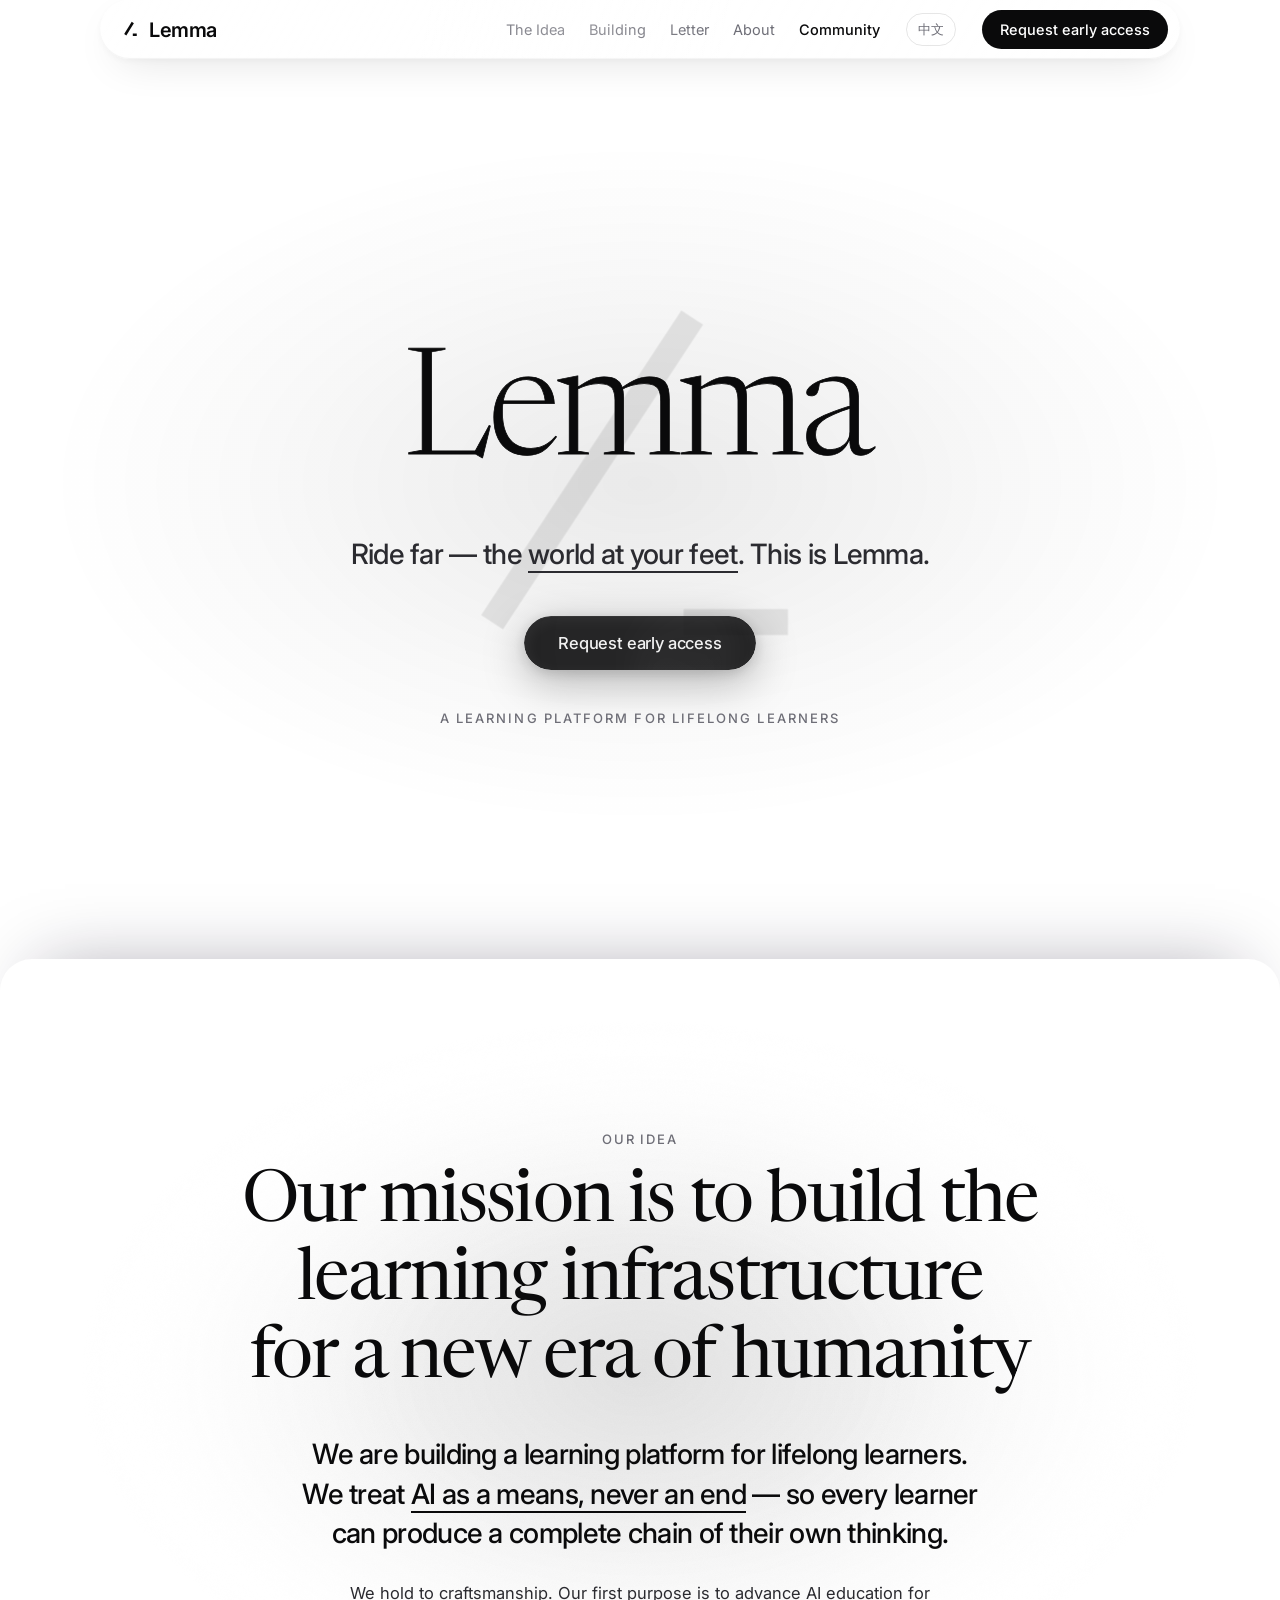
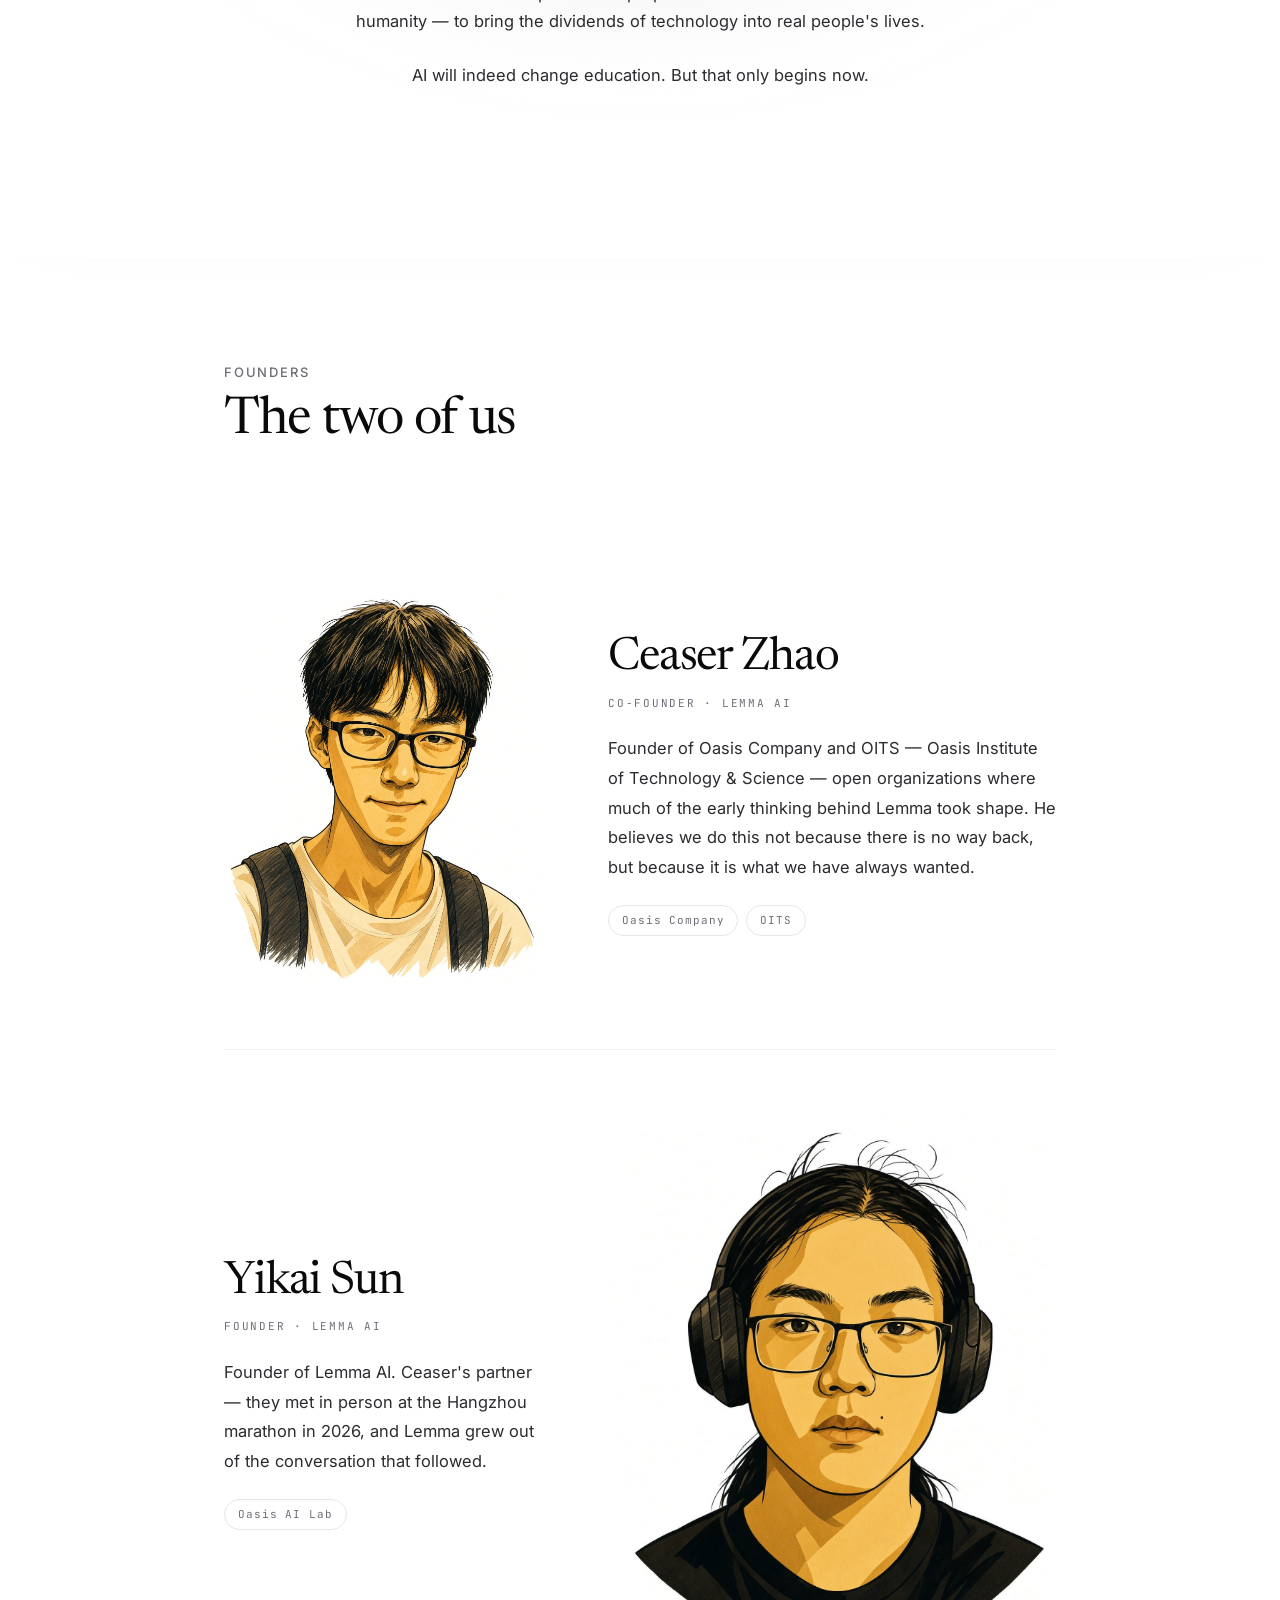
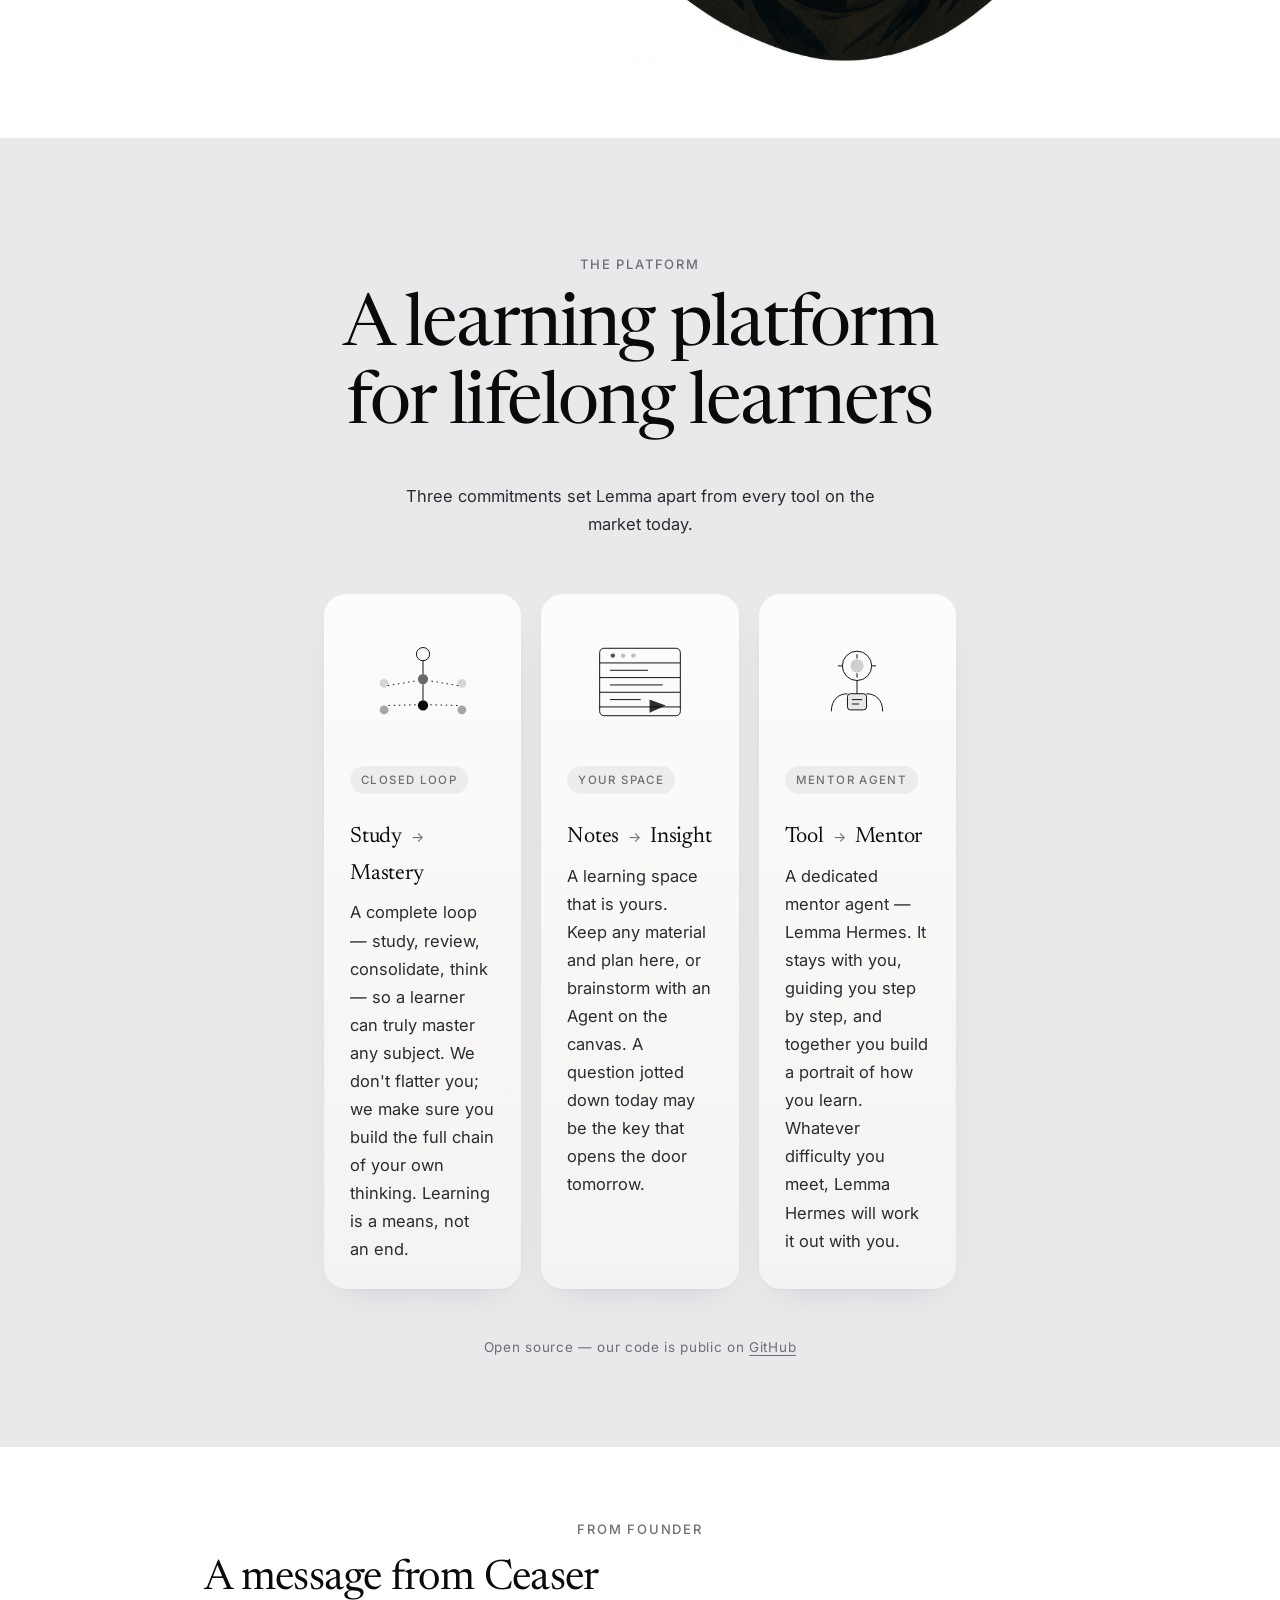
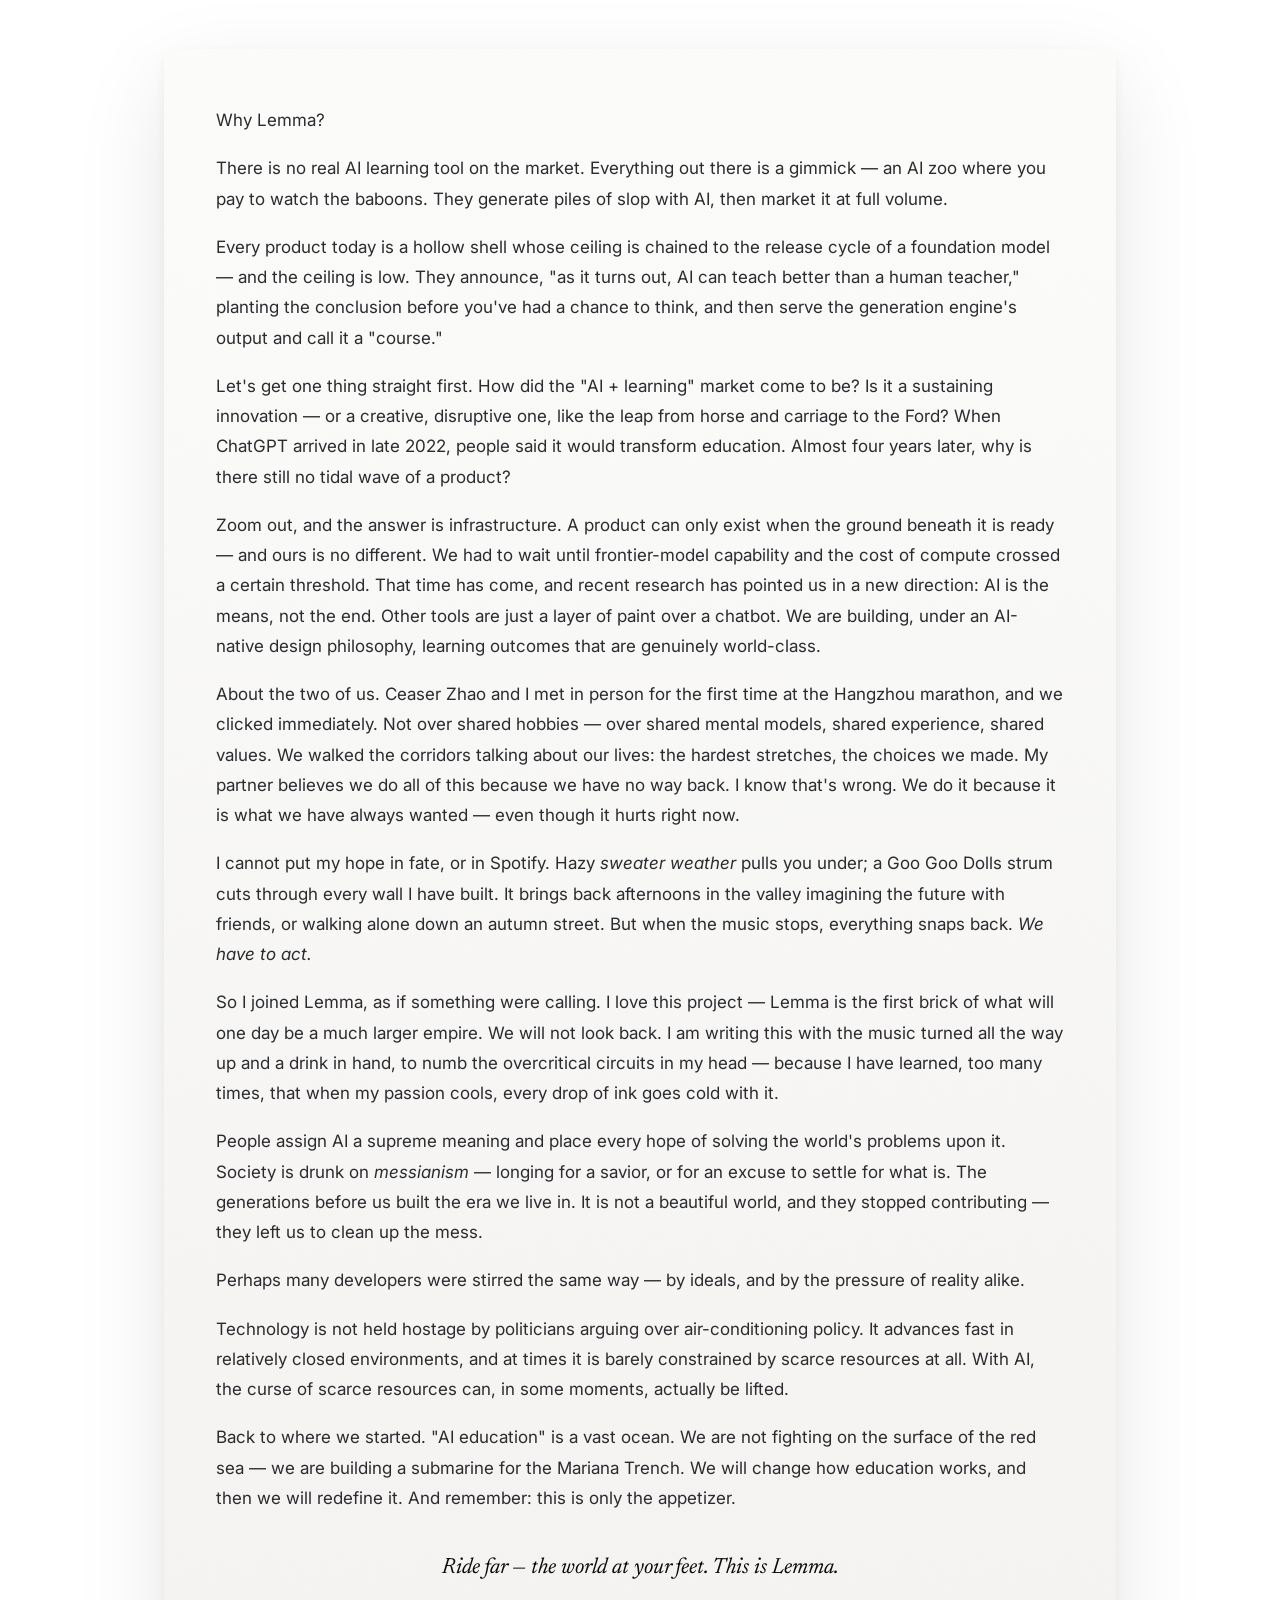
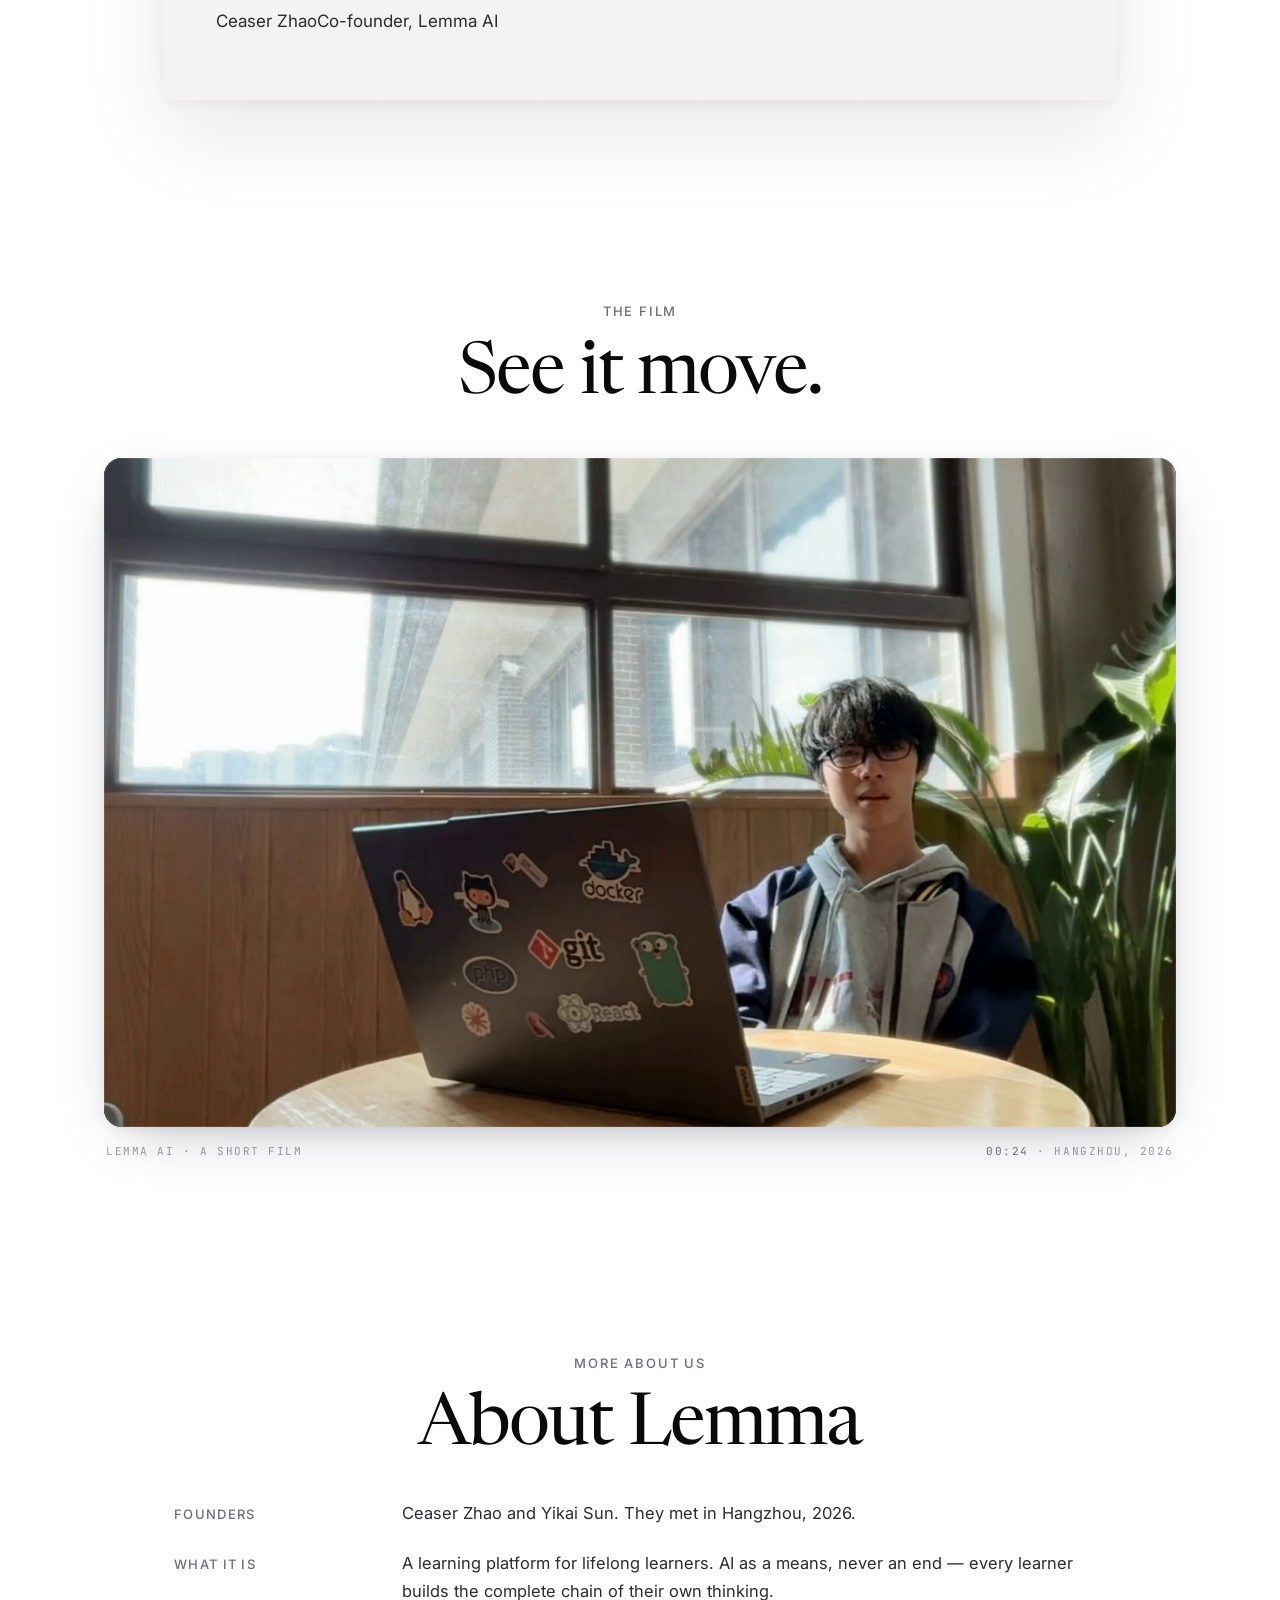
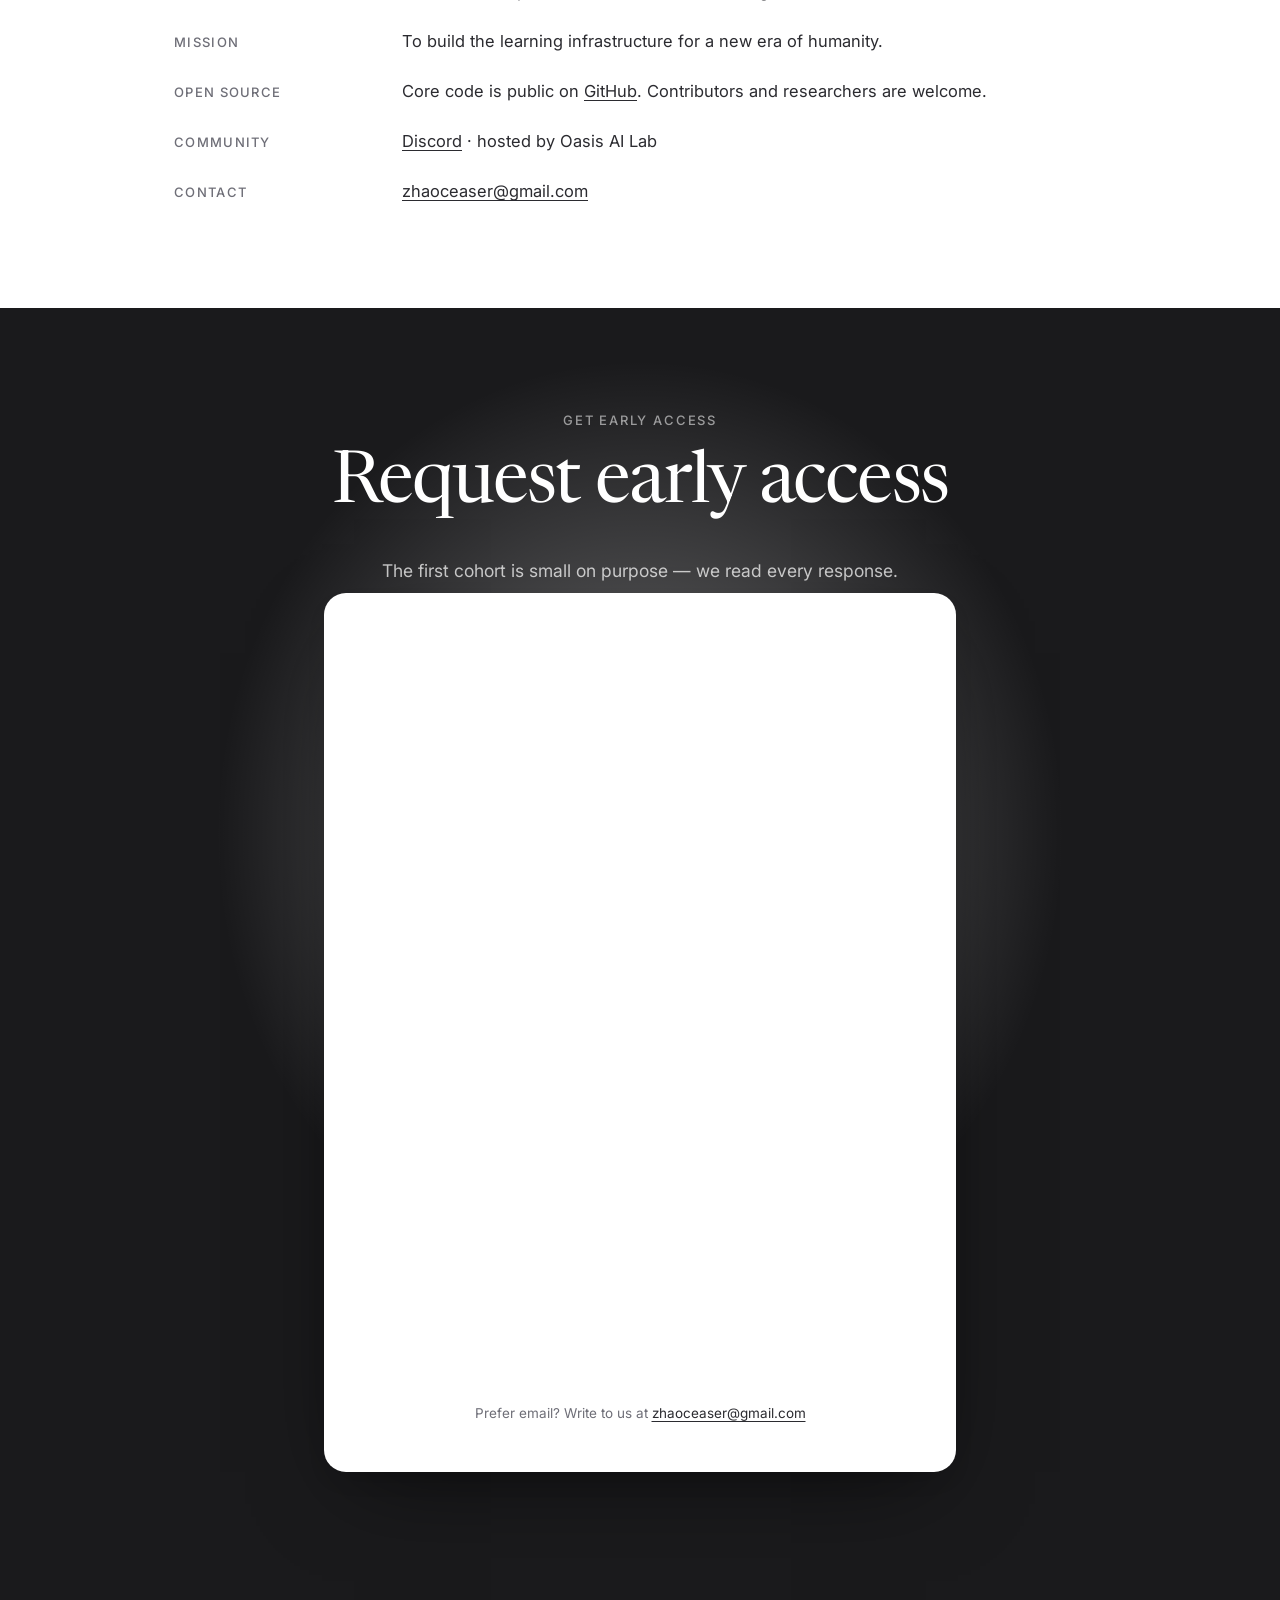
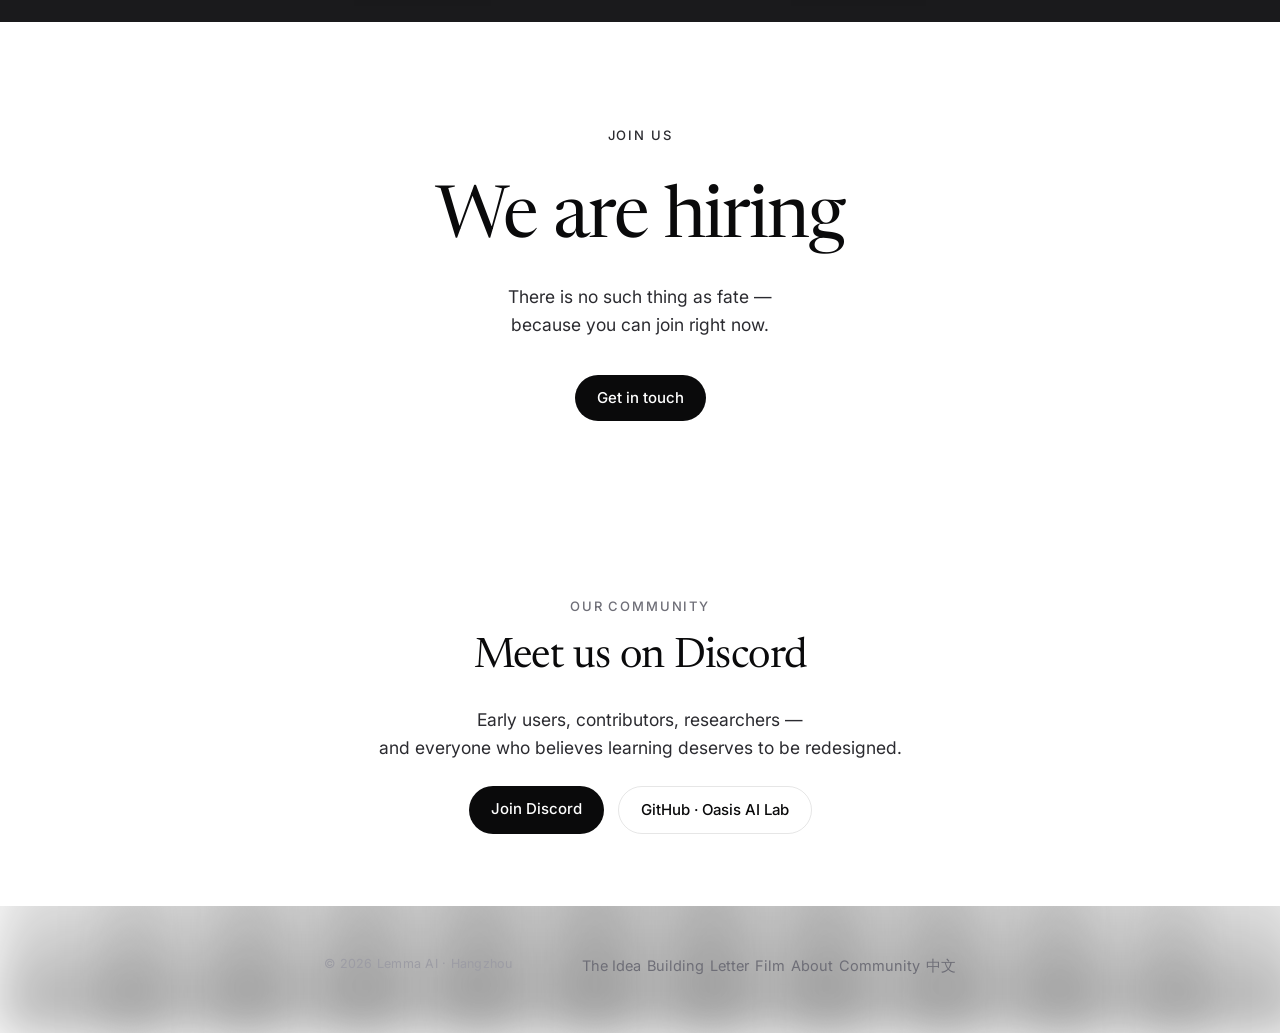
==== commit 1b0ac100: "Add a film section to the homepage - Re-encode the 24s source (17.6 MB) to 3.48 MB: 1440x898, H.264 " ====
--- a/index.html
+++ b/index.html
@@ -245,6 +245,38 @@
 
         <p class="sig">Ceaser Zhao<span>Co-founder, Lemma AI</span></p>
       </div>
+    </div>
+  </section>
+
+  <section class="sr film" id="film">
+    <div class="wrap wrap--wide">
+      <div class="film__head">
+        <p class="k">The Film</p>
+        <h2>See it move.</h2>
+      </div>
+      <div class="film__frame" data-film>
+        <video class="film__video" poster="assets/video/lemma-film-poster.jpg" data-src="assets/video/lemma-film.mp4"
+               muted loop playsinline preload="none" aria-label="Lemma AI — a short film. 24 seconds, silent by default."></video>
+        <button class="film__sound" type="button" data-film-sound aria-pressed="false" data-label-off="Sound off" data-label-on="Sound on">
+          <svg class="ico-on" viewBox="0 0 24 24" fill="none" stroke="currentColor" stroke-width="1.6" stroke-linecap="round" stroke-linejoin="round" aria-hidden="true">
+            <path d="M11 5 6.5 9H3v6h3.5L11 19V5Z"/><path d="M16 9.5 21 15"/><path d="M21 9.5 16 15"/>
+          </svg>
+          <svg class="ico-off" viewBox="0 0 24 24" fill="none" stroke="currentColor" stroke-width="1.6" stroke-linecap="round" stroke-linejoin="round" aria-hidden="true">
+            <path d="M11 5 6.5 9H3v6h3.5L11 19V5Z"/><path d="M15.5 9a4 4 0 0 1 0 6"/><path d="M18.5 6.5a7.5 7.5 0 0 1 0 11"/>
+          </svg>
+          <span data-film-label>Sound off</span>
+        </button>
+        <button class="film__play" type="button" data-film-play>
+          <span>
+            <svg viewBox="0 0 24 24" fill="currentColor" aria-hidden="true"><path d="M8 5.5v13l11-6.5-11-6.5Z"/></svg>
+            Play film
+          </span>
+        </button>
+      </div>
+      <p class="film__meta">
+        <span>Lemma AI · a short film</span>
+        <span><b>00:24</b> · Hangzhou, 2026</span>
+      </p>
     </div>
   </section>
 
@@ -349,6 +381,7 @@
       <a href="#idea">The Idea</a>
       <a href="#building">Building</a>
       <a href="#letter">Letter</a>
+      <a href="#film">Film</a>
       <a href="#facts">About</a>
       <a href="#community">Community</a>
       <a href="zh/" lang="zh-CN">中文</a>
--- a/assets/css/lemma-web.css
+++ b/assets/css/lemma-web.css
@@ -490,4 +490,68 @@
 /* 平板 */
 @media(max-width:900px){
   .hero{padding:120px 0 64px;display:grid;align-content:center}
-}+}
+/* ── Film —— 一台放在纸面上的放映机 ──────────────────────────────── */
+.film{padding:clamp(44px,6vw,80px) 0 clamp(52px,7vw,92px)}
+.film__head{text-align:center;max-width:720px;margin:0 auto clamp(28px,4vw,44px)}
+.film__head h2{font-size:var(--fs-h-xl);line-height:1.06;letter-spacing:-.025em;margin:0}
+.film__frame{
+  position:relative;display:block;width:100%;
+  aspect-ratio:1728/1078;
+  border-radius:var(--r-md);overflow:hidden;
+  background:var(--ink);
+  box-shadow:var(--sh-photo);
+  isolation:isolate;
+}
+.film__frame::after{
+  content:"";position:absolute;inset:0;pointer-events:none;
+  border-radius:inherit;box-shadow:inset 0 0 0 1px rgba(255,255,255,.10);
+}
+.film__video{width:100%;height:100%;object-fit:cover;display:block;background:var(--ink)}
+.film__sound{
+  position:absolute;right:14px;bottom:14px;z-index:2;
+  display:inline-flex;align-items:center;gap:9px;
+  padding:8px 15px 8px 12px;border:1px solid rgba(255,255,255,.24);border-radius:var(--r-pill);
+  background:rgba(10,10,11,.40);color:#fff;-webkit-backdrop-filter:blur(14px) saturate(130%);
+  backdrop-filter:blur(14px) saturate(130%);
+  font-family:var(--mono);font-size:10.5px;letter-spacing:.14em;text-transform:uppercase;
+  cursor:pointer;transition:background 180ms ease,border-color 180ms ease,opacity 200ms ease;
+}
+.film__sound:hover{background:rgba(10,10,11,.62);border-color:rgba(255,255,255,.45)}
+.film__sound svg{width:14px;height:14px;flex:0 0 14px;display:block}
+.film__sound .ico-off{display:none}
+.film__frame.is-sound .film__sound .ico-on{display:none}
+.film__frame.is-sound .film__sound .ico-off{display:block}
+.film__play{
+  position:absolute;inset:0;z-index:3;width:100%;height:100%;
+  display:none;place-items:center;
+  background:rgba(10,10,11,.28);
+  border:0;padding:0;cursor:pointer;color:#fff;
+}
+.film__play span{
+  display:inline-flex;align-items:center;gap:12px;
+  padding:14px 26px 14px 22px;border-radius:var(--r-pill);
+  background:rgba(255,255,255,.14);border:1px solid rgba(255,255,255,.4);
+  -webkit-backdrop-filter:blur(16px);backdrop-filter:blur(16px);
+  font-family:var(--mono);font-size:11px;letter-spacing:.18em;text-transform:uppercase;
+}
+.film__play svg{width:15px;height:15px}
+.film__frame.is-static .film__play{display:grid}
+.film__frame.is-static .film__sound{display:none}
+.film__meta{
+  display:flex;justify-content:space-between;align-items:baseline;gap:18px;flex-wrap:wrap;
+  margin:16px 2px 0;font-family:var(--mono);font-size:11px;letter-spacing:.14em;
+  text-transform:uppercase;color:var(--mut-2);
+}
+.film__meta b{font-weight:400;color:var(--mut)}
+@media(max-width:640px){
+  .film__sound{right:10px;bottom:10px;padding:7px 12px 7px 10px;font-size:10px}
+  .film__meta{font-size:10px;letter-spacing:.1em;margin-top:12px}
+}
+.film__frame.is-failed .film__sound{display:none}
+.film .wrap--wide{max-width:1120px}
+@media(max-width:640px){
+  .film .wrap--wide{padding:0}
+  .film__frame{border-radius:0;box-shadow:none}
+  .film__head,.film__meta{padding:0 24px}
+}
